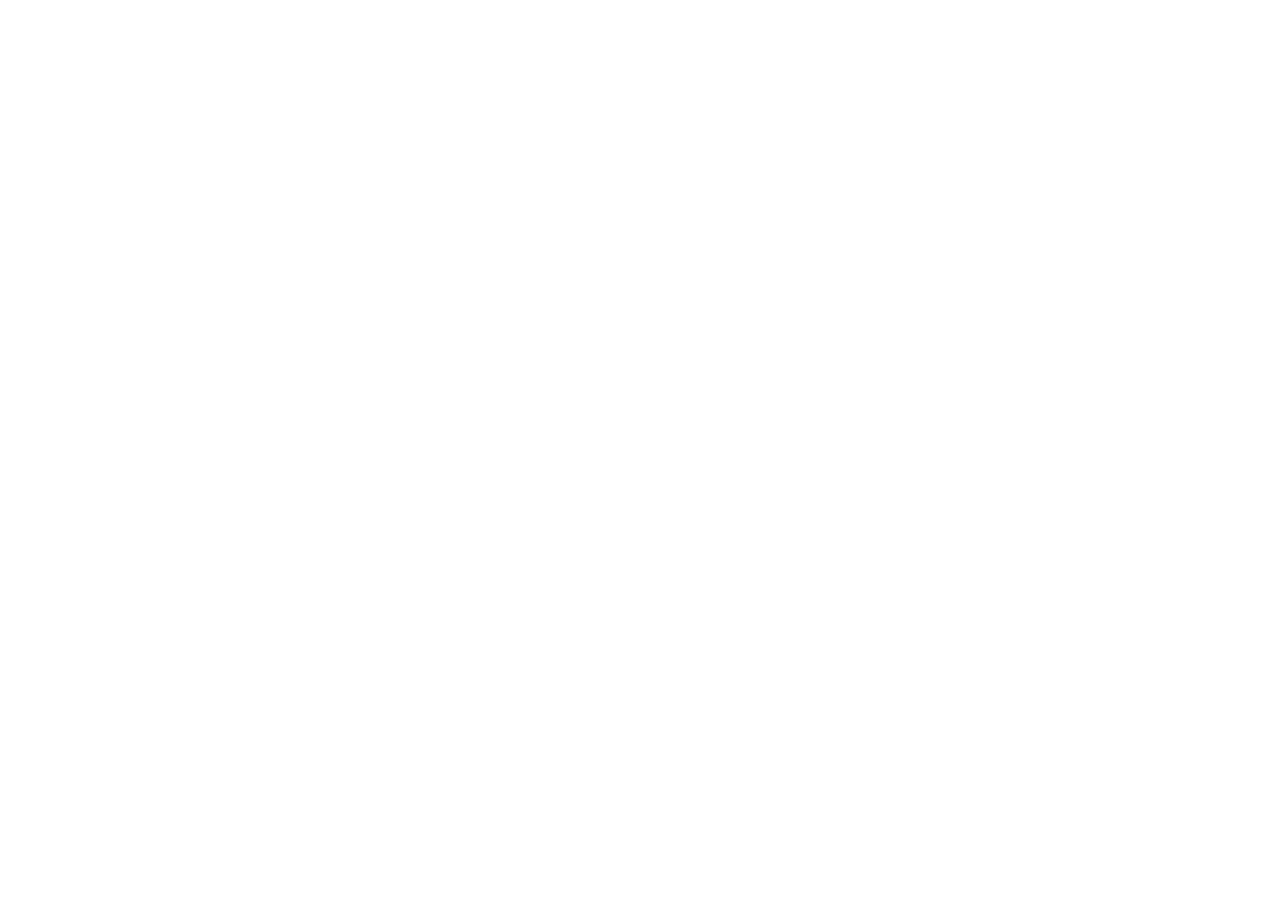
==== index.html @ f3b2ca84 "1.0.0" ====
<!DOCTYPE html>
<html lang="en">

    <head>
        <meta charset="UTF-8">
        <meta http-equiv="X-UA-Compatible" content="IE=edge">
        <meta name="viewport" content="width=device-width, initial-scale=1.0">
        <title>Document</title>
    </head>

    <body>

    </body>

</html>
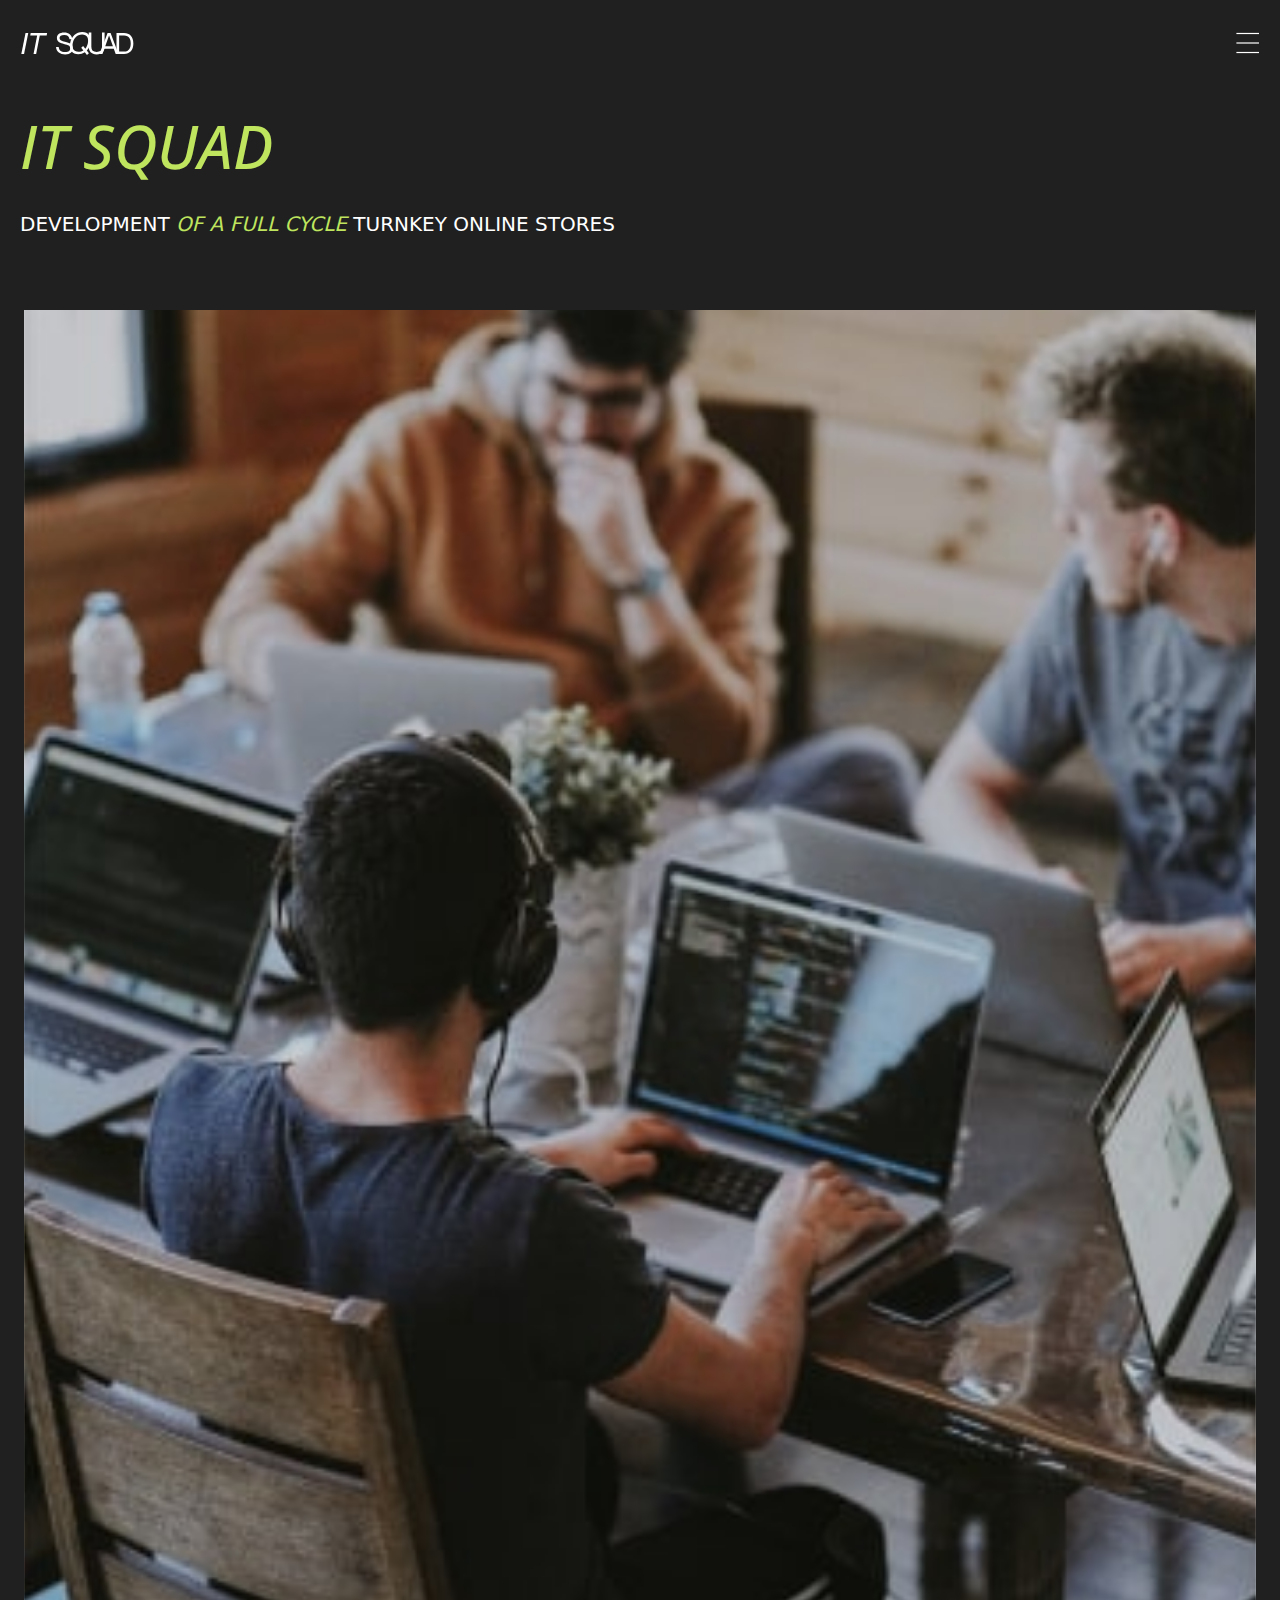
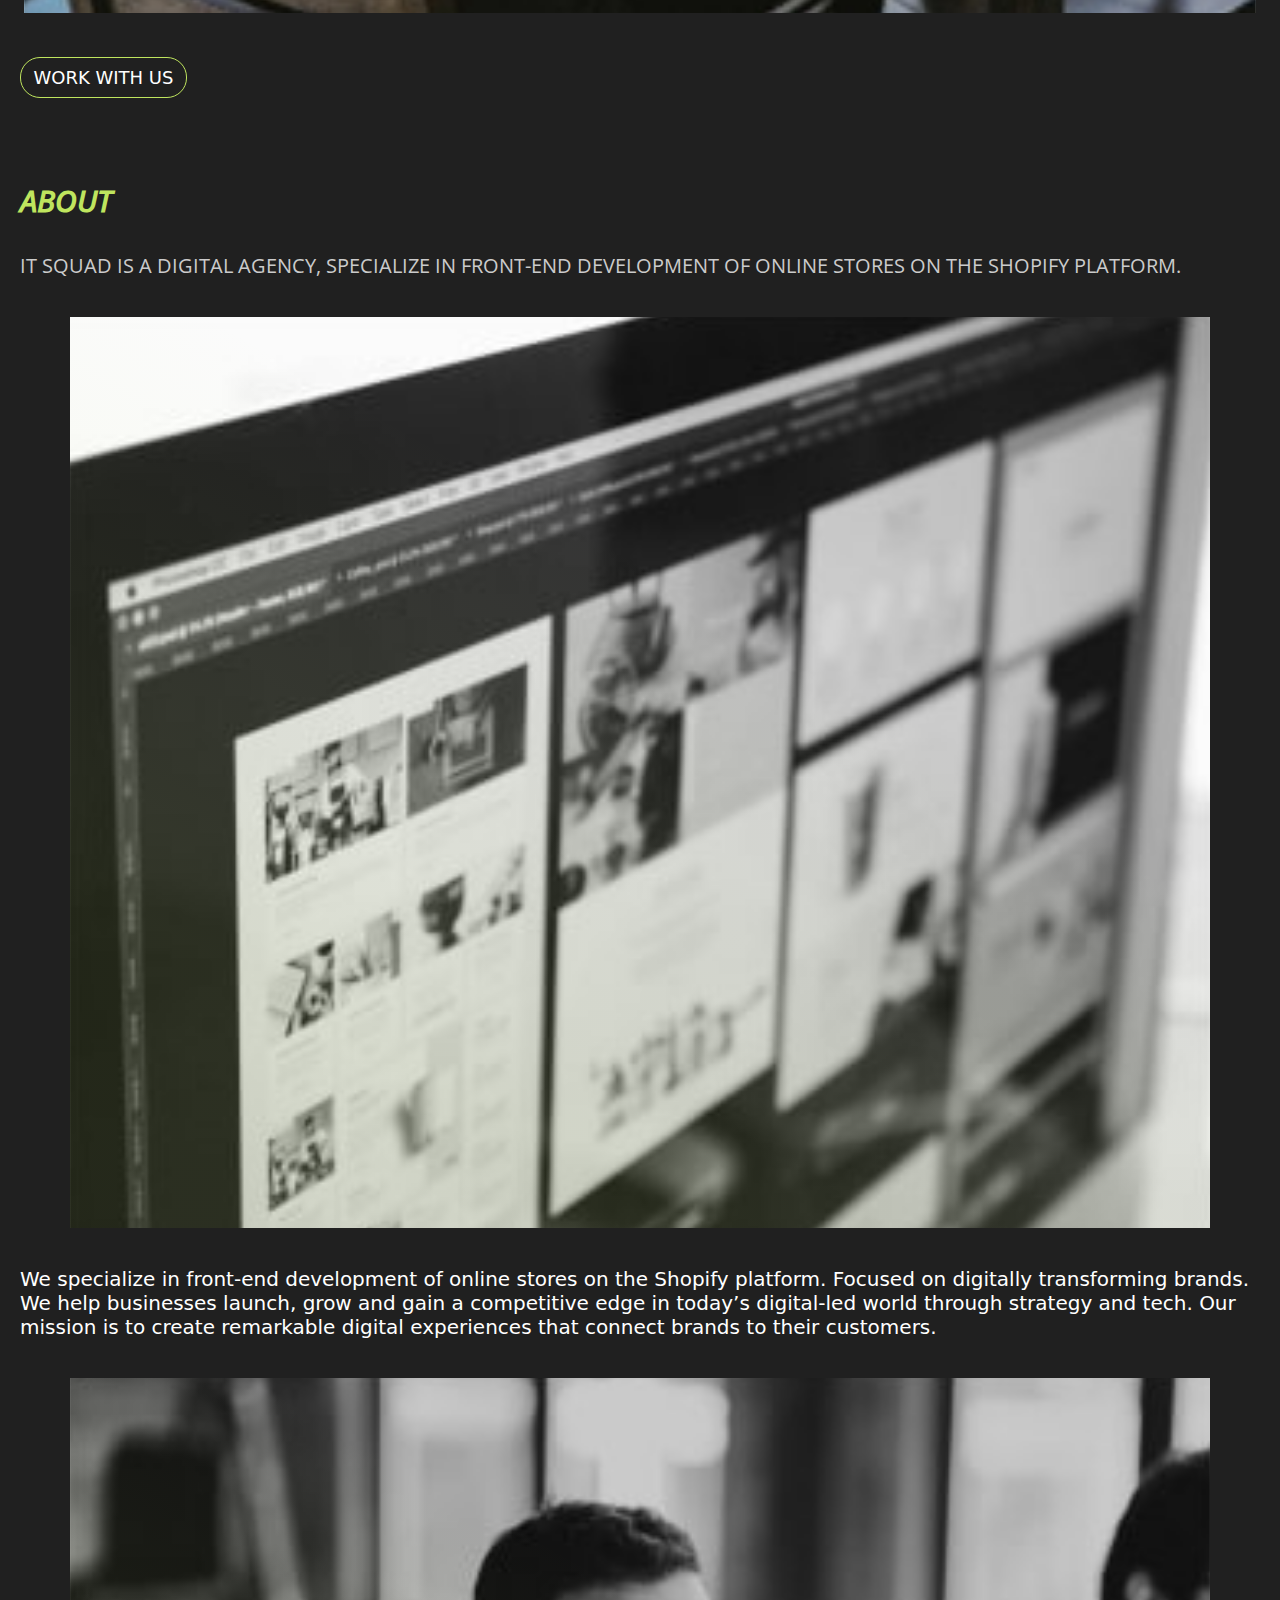
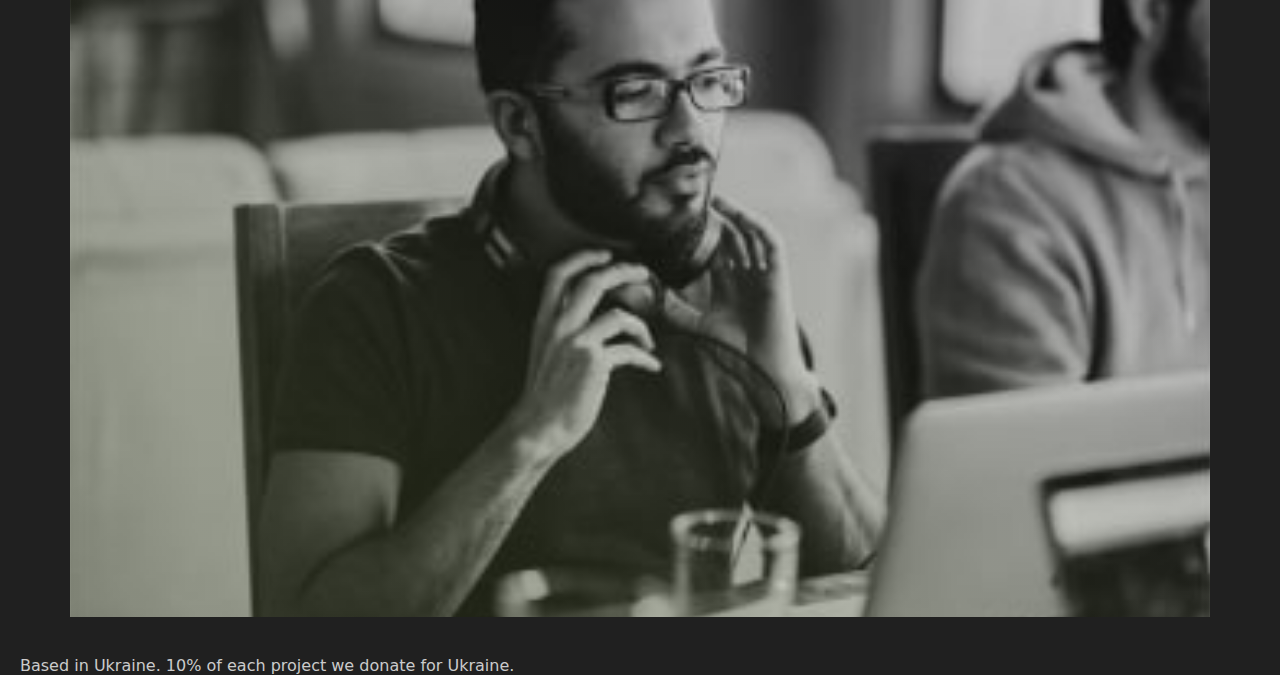
==== commit eac32aac: "1.3.0" ====
--- a/index.html
+++ b/index.html
@@ -5,11 +5,80 @@
         <meta charset="UTF-8">
         <meta http-equiv="X-UA-Compatible" content="IE=edge">
         <meta name="viewport" content="width=device-width, initial-scale=1.0">
-        <title>Document</title>
+        <title>IT SQUAD</title>
+        <link rel="stylesheet" href="./css/main.min.css">
     </head>
 
     <body>
+        <header class="header">
+            <div class="header__container">
+                <div class="header__wrapper">
+                    <ul class="header__list">
+                        <li class="header__item">
+                            <a href="index.html" class="header__logo">
+                                <svg class="header__logo-image">
+                                    <use href="./images/icons.svg#icon-logo"></use>
+                                </svg>
+                            </a>
+                        </li>
+                        <li class="header__item">
+                            <svg class="header__btn-menu-open">
+                                <use href="./images/icons.svg#icon-menu-open"></use>
+                            </svg>
+                        </li>
+                    </ul>
+                </div>
+            </div>
+        </header>
+        <main>
 
+            <!-- ___________________HEROIS___________________ -->
+            <section class="heroise">
+                <div class="heroise__container">
+                    <h1 class="heroise__title title">IT Squad</h1>
+                    <h2 class="heroise__sub-title">Development <span class="heroise__accents-text">of a full
+                            cycle</span>
+                        turnkey online stores</h2>
+                    <picture class="heroise_wrapper-img">
+                        <source
+                            srcset="./images/picture/heroise/heroise.webp 1x, ./images/picture/heroise/heroise@2x.webp x2, ./images/picture/heroise/heroise@3x.webp 3x"
+                            type="image/webp" media="(max-width: 767px)">
+                        <source
+                            srcset="./images/picture/heroise/heroise-min.jpg 1x, ./images/picture/heroise/heroise@2x-min.jpg x2, ./images/picture/heroise/heroise@3x-min.jpg 3x"
+                            media="(max-width: 767px)">
+                        <img src="./images/picture/heroise/heroise-min.jpg" alt="айтишник за работой"
+                            class="heroise__img">
+                    </picture>
+                    <button class="btn">Work with us</button>
+                </div>
+            </section>
+
+            <!-- _______________ABOUT______________ -->
+            <section class="about">
+                <div class="about__container">
+                    <h2 class="about__title title">ABOUT</h2>
+                    <p class="about__sub-title">IT SQUAD is a digital agency, specialize in front-end development
+                        of online stores
+                        on the Shopify platform.</p>
+                    <div class="about__wrapper-img">
+
+                    </div>
+                    <p class="about__text">We specialize in front-end development
+                        of online stores on the Shopify platform. Focused on digitally transforming brands.
+                        We help businesses launch, grow and gain a competitive edge in today’s
+                        digital-led world through strategy and tech. Our mission is to create remarkable digital
+                        experiences that connect brands
+                        to their customers.</p>
+                    <div class="about__wrapper-img-2">
+
+                    </div>
+                    <p class="about_text-gray">Based in Ukraine.
+                        10% of each project we donate
+                        for Ukraine.</p>
+                </div>
+            </section>
+        </main>
+        <footer></footer>
     </body>
 
 </html>--- a/css/main.min.css
+++ b/css/main.min.css
@@ -0,0 +1 @@
+:root{--background-color: #202020;--accent-color: #bfe55e;--sub-title: #cbcbcb;--text: #ffffff}@font-face{font-family:"Inter";src:url(../fonts/Inter-Regular.woff),url(../fonts/Inter-Regular.woff2);font-weight:400}@font-face{font-family:"Inter";src:url(../fonts/Inter-SemiBold.woff),url(../fonts/Inter-SemiBold.woff2);font-weight:600}@font-face{font-family:"OpenSans";src:url(../fonts/OpenSans-Light.woff),url(../fonts/OpenSans-Light.woff2);font-weight:300}@font-face{font-family:"OpenSans";src:url(../fonts/OpenSans-Medium.woff),url(../fonts/OpenSans-Medium.woff2);font-weight:500}@font-face{font-family:"OpenSans";src:url(../fonts/OpenSans-MediumItalic.woff),url(../fonts/OpenSans-MediumItalic.woff2);font-weight:500;font-style:italic}@font-face{font-family:"OpenSans";src:url(../fonts/OpenSans-Regular.woff),url(../fonts/OpenSans-Regular.woff2);font-weight:400}/*! modern-normalize v1.1.0 | MIT License | https://github.com/sindresorhus/modern-normalize */*,::after,::before{-webkit-box-sizing:border-box;box-sizing:border-box}html{-moz-tab-size:4;-o-tab-size:4;tab-size:4}html{line-height:1.15;-webkit-text-size-adjust:100%}body{margin:0}body{font-family:system-ui,-apple-system,"Segoe UI",Roboto,Helvetica,Arial,sans-serif,"Apple Color Emoji","Segoe UI Emoji"}hr{height:0;color:inherit}abbr[title]{-webkit-text-decoration:underline dotted;text-decoration:underline dotted}b,strong{font-weight:bolder}code,kbd,pre,samp{font-family:ui-monospace,SFMono-Regular,Consolas,"Liberation Mono",Menlo,monospace;font-size:1em}small{font-size:80%}sub,sup{font-size:75%;line-height:0;position:relative;vertical-align:baseline}sub{bottom:-0.25em}sup{top:-0.5em}table{text-indent:0;border-color:inherit}button,input,optgroup,select,textarea{font-family:inherit;font-size:100%;line-height:1.15;margin:0}button,select{text-transform:none}[type=button],[type=reset],[type=submit],button{-webkit-appearance:button}::-moz-focus-inner{border-style:none;padding:0}:-moz-focusring{outline:1px dotted ButtonText}:-moz-ui-invalid{box-shadow:none}legend{padding:0}progress{vertical-align:baseline}::-webkit-inner-spin-button,::-webkit-outer-spin-button{height:auto}[type=search]{-webkit-appearance:textfield;outline-offset:-2px}::-webkit-search-decoration{-webkit-appearance:none}::-webkit-file-upload-button{-webkit-appearance:button;font:inherit}summary{display:list-item}h1,h2,h3,h4,h5,h6,p{padding:0;margin:0}ol,ul{list-style:none;margin:0;padding:0}img{display:block;width:100%;height:auto}.link{text-decoration:none;color:inherit}[class$=__container]{padding-left:20px;padding-right:20px;margin-left:auto;margin-right:auto}body{background-color:var(--background-color);color:var(--text);font-weight:400;font-style:normal;line-height:1.2}.title{font-family:"OpenSans",sans-serif;font-size:1.875rem;text-transform:uppercase;color:var(--accent-color);font-style:italic}.btn{padding:.562rem .781rem;border:1px solid var(--accent-color);border-radius:20px;background-color:var(--background-color);color:var(--text);font-size:1.125rem;line-height:1.2;text-transform:uppercase;cursor:pointer}.header__wrapper{padding-top:25px}.header__list{display:-webkit-box;display:-ms-flexbox;display:flex;-webkit-box-pack:justify;-ms-flex-pack:justify;justify-content:space-between}.header__logo-image{width:7.25rem;height:2.25rem}.header__btn-menu-open{width:1.5rem;height:2.25rem;fill:#04c065}.header__btn-menu-open>use{fill:#04c065}.heroise{padding-top:2.813rem}.heroise__title{font-style:italic;font-weight:500;font-size:3.75rem;margin-bottom:1.875rem}.heroise__sub-title{font-size:1.25rem;text-transform:uppercase;font-weight:400;margin-bottom:4.375rem}.heroise__accents-text{color:var(--accent-color);font-style:italic}.heroise__img{-o-object-fit:cover;object-fit:cover;outline:4px solid var(--background-color);outline-offset:-4px;margin-bottom:2.5rem}.about{padding-top:5.312rem}.about__title{margin-bottom:2.187rem}.about__sub-title{font-family:"OpenSans",sans-serif;font-size:1.25rem;text-transform:uppercase;color:var(--sub-title);margin-bottom:2.187rem}.about__wrapper-img{outline:4px solid var(--background-color);outline-offset:-4px;margin:0 auto 2.187rem;width:89.744vw;padding-top:calc(89.744vw - 18.57%);background-color:#0e0c0c;background-image:linear-gradient(29.58deg, rgba(191, 229, 95, 0.1) 22.75%, rgba(217, 217, 217, 0) 64%),url(../images/picture/about/about.jpg);background-size:cover;background-position:center;background-repeat:no-repeat}@media(min-device-pixel-ratio: 2),(-webkit-min-device-pixel-ratio: 2),(min-resolution: 192dpi),(min-resolution: 2dppx){.about__wrapper-img{background-image:linear-gradient(29.58deg, rgba(191, 229, 95, 0.1) 22.75%, rgba(217, 217, 217, 0) 64%),url(../images/picture/about/about@2x.jpg)}}@media(min-device-pixel-ratio: 3),(-webkit-min-device-pixel-ratio: 3),(min-resolution: 288dpi),(min-resolution: 3dppx){.about__wrapper-img{background-image:linear-gradient(29.58deg, rgba(191, 229, 95, 0.1) 22.75%, rgba(217, 217, 217, 0) 64%),url(../images/picture/about/about@3x.jpg)}}.about__wrapper-img-2{outline:4px solid var(--background-color);outline-offset:-4px;margin:0 auto 2.187rem;width:89.744vw;padding-top:calc(89.744vw - 24.29%);background-color:#0e0c0c;background-image:linear-gradient(29.58deg, rgba(191, 229, 95, 0.1) 22.75%, rgba(217, 217, 217, 0) 64%),url(../images/picture/about/about-2.jpg);background-size:cover;background-position:center;background-repeat:no-repeat}@media(min-device-pixel-ratio: 2),(-webkit-min-device-pixel-ratio: 2),(min-resolution: 192dpi),(min-resolution: 2dppx){.about__wrapper-img-2{background-image:linear-gradient(29.58deg, rgba(191, 229, 95, 0.1) 22.75%, rgba(217, 217, 217, 0) 64%),url(../images/picture/about/about-2@2x.jpg)}}@media(min-device-pixel-ratio: 3),(-webkit-min-device-pixel-ratio: 3),(min-resolution: 288dpi),(min-resolution: 3dppx){.about__wrapper-img-2{background-image:linear-gradient(29.58deg, rgba(191, 229, 95, 0.1) 22.75%, rgba(217, 217, 217, 0) 64%),url(../images/picture/about/about-2@3x.jpg)}}.about__text{font-size:1.25rem;margin-bottom:2.187rem}.about_text-gray{color:var(--sub-title)}/*# sourceMappingURL=main.min.css.map */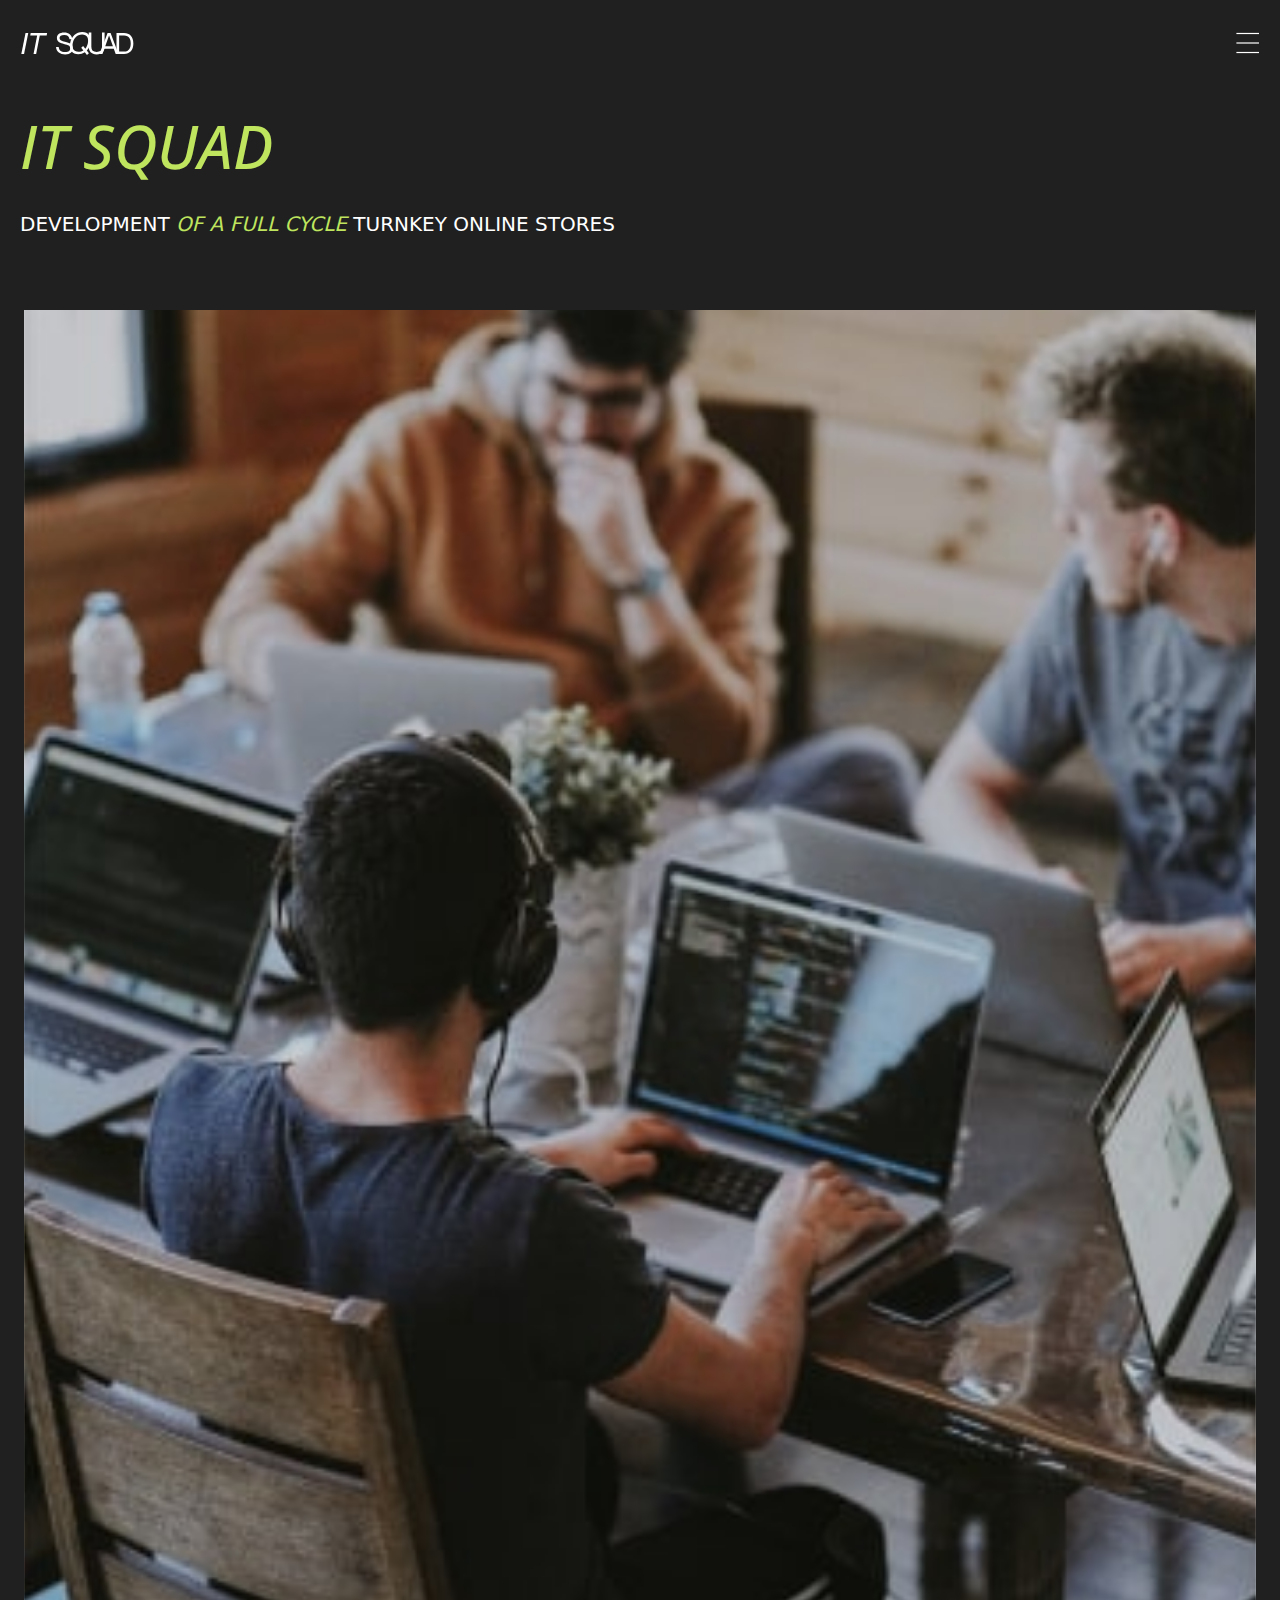
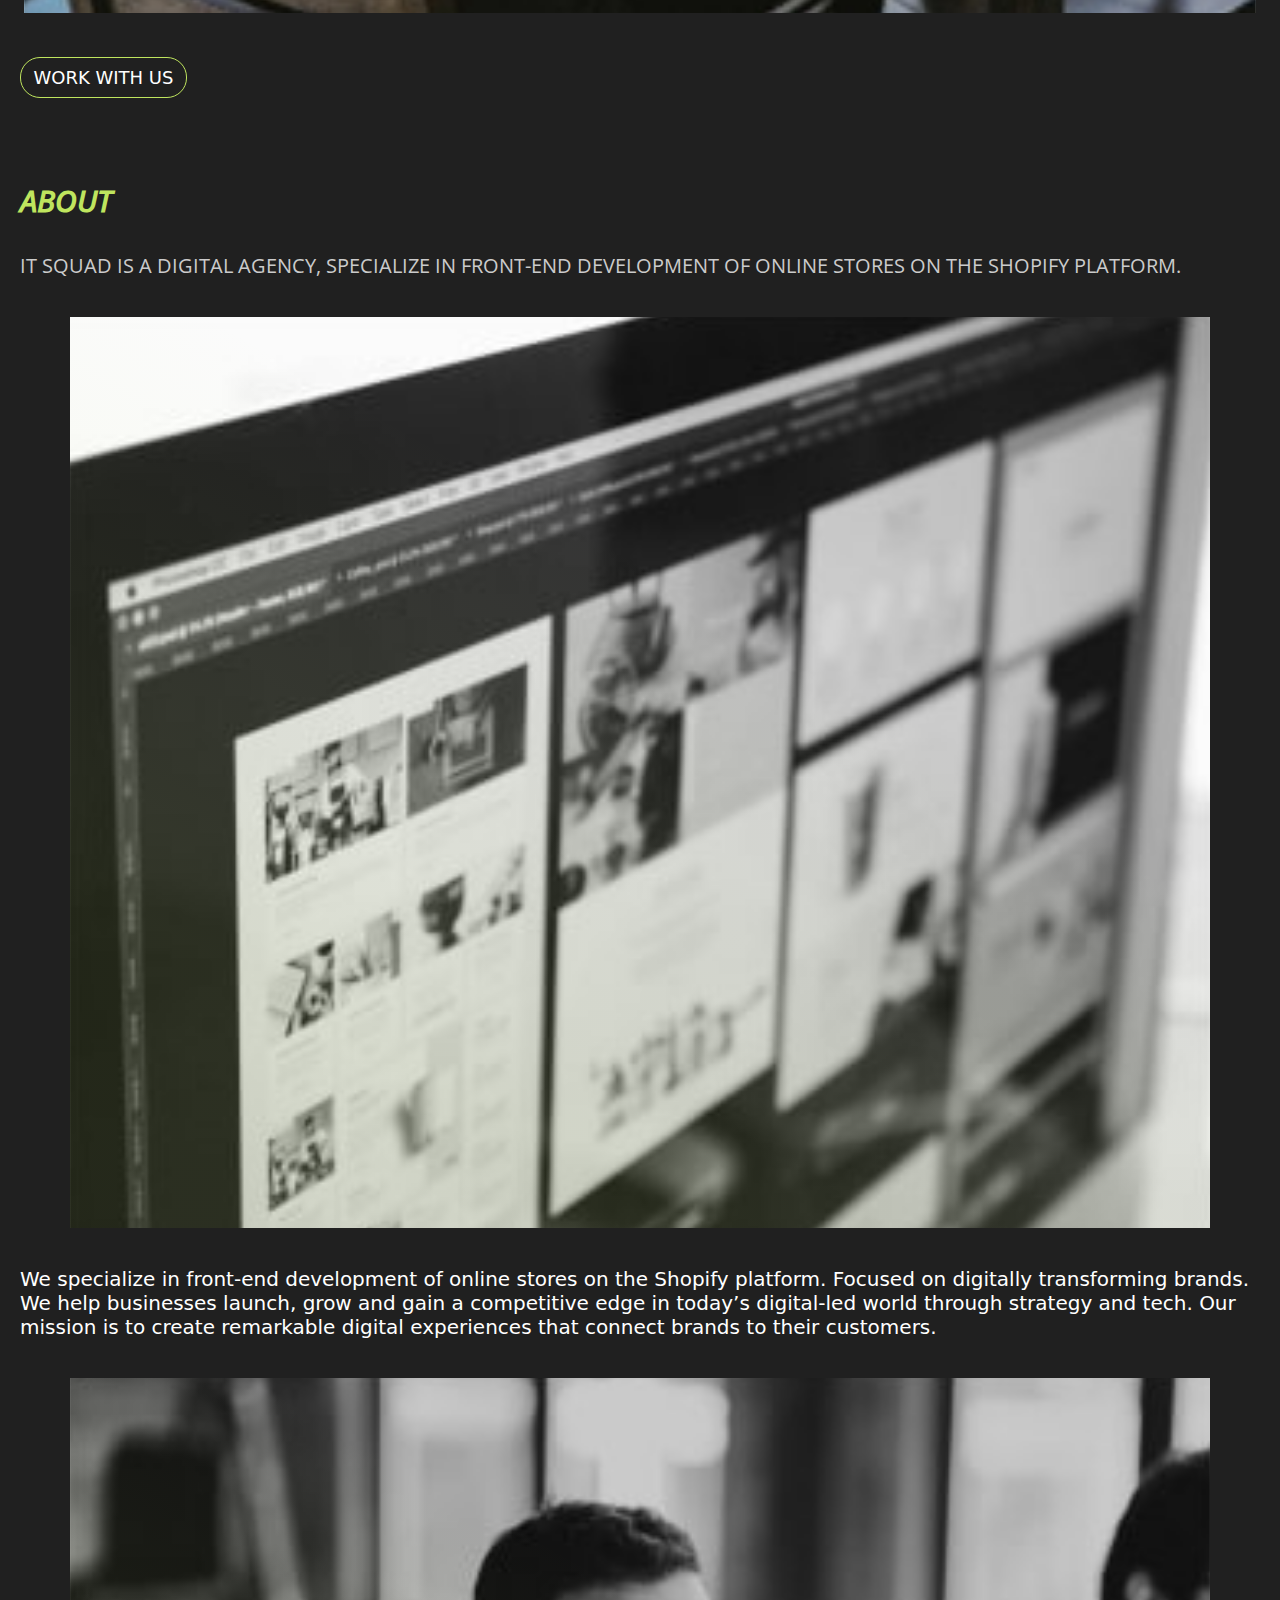
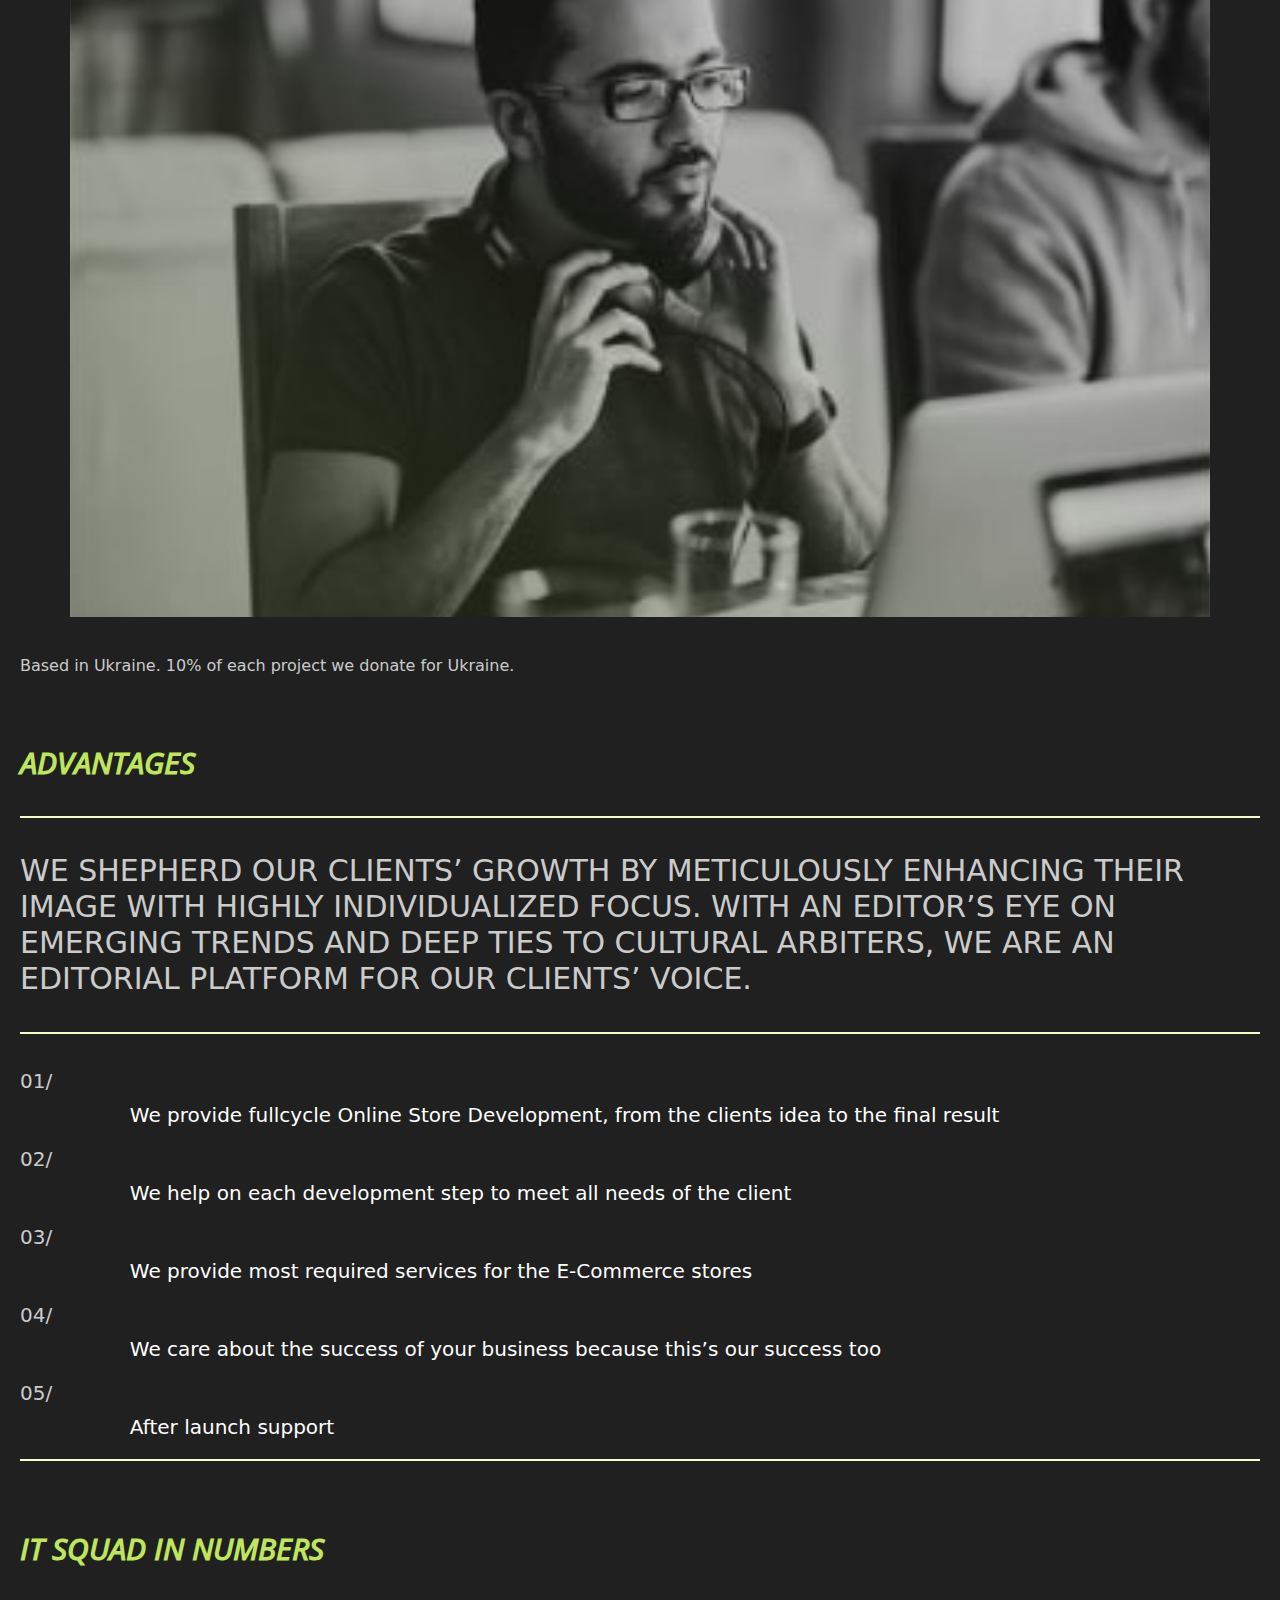
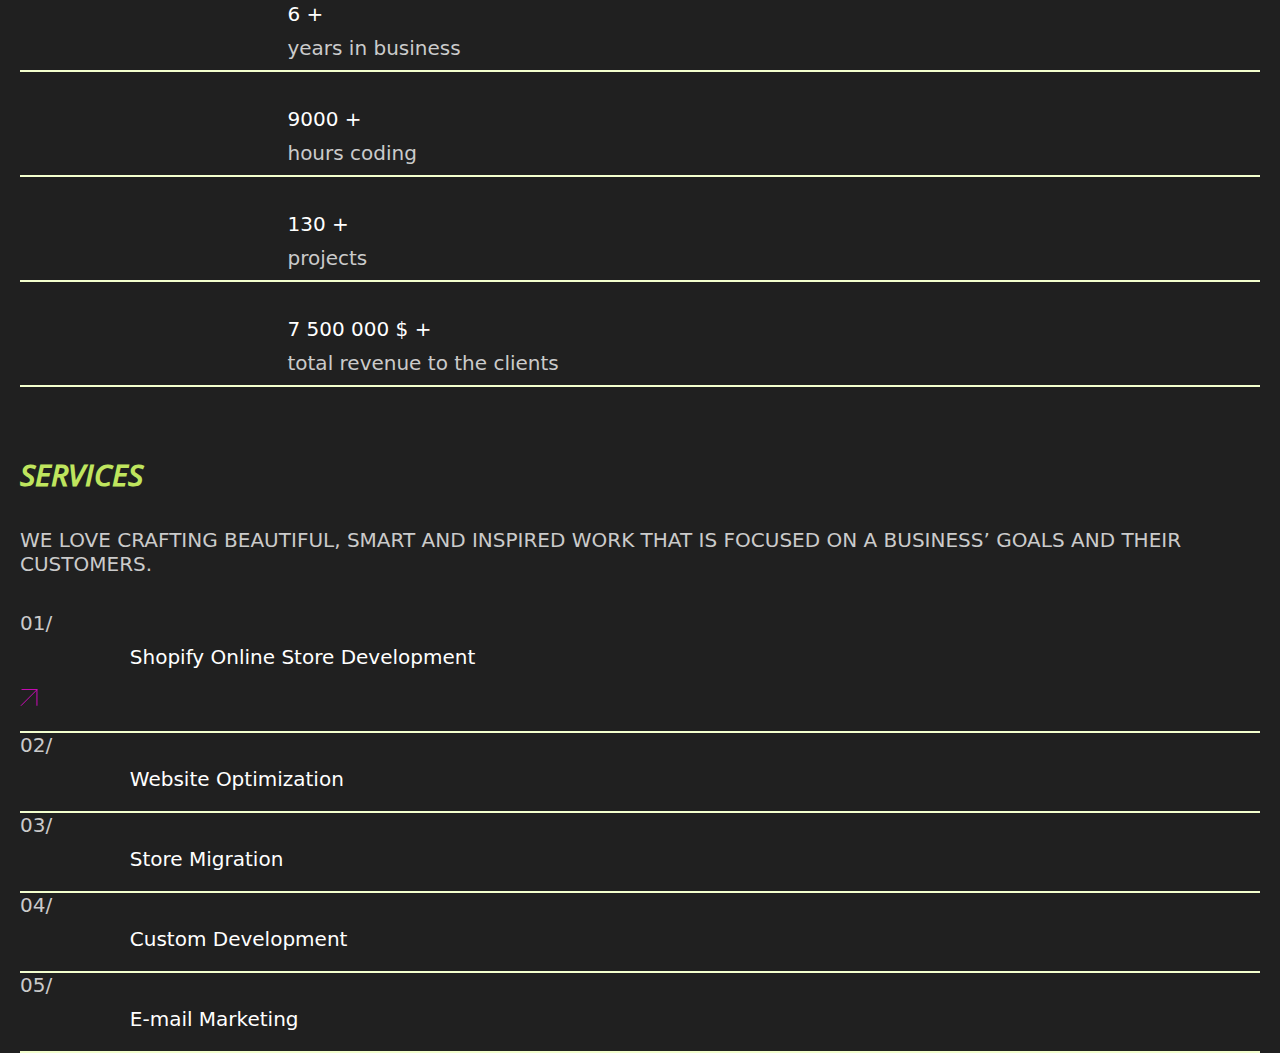
==== commit 0d844579: "1.4.0" ====
--- a/index.html
+++ b/index.html
@@ -77,6 +77,113 @@
                         for Ukraine.</p>
                 </div>
             </section>
+
+            <!-- _____________advantages_______________ -->
+            <section class="advantages">
+                <div class="advantages__container">
+                    <h2 class="advantages__title title">advantages</h2>
+                    <p class="advantages__text">We shepherd our clients’ growth
+                        by meticulously enhancing their image with highly individualized focus. With an editor’s eye on
+                        emerging trends
+                        and deep ties to cultural arbiters,
+                        we are an editorial platform for
+                        our clients’ voice.</p>
+                    <ul class="list">
+                        <li class="list__item list__advantages-item">
+                            <p class="list__numbers">01/</p>
+                            <p class="list__text">We provide fullcycle Online Store Development, from the clients idea
+                                to the final result</p>
+                        </li>
+                        <li class="list__item list__advantages-item">
+                            <p class="list__numbers">02/</p>
+                            <p class="list__text">We help on each development step to meet all needs of the client</p>
+                        </li>
+                        <li class="list__item list__advantages-item">
+                            <p class="list__numbers">03/</p>
+                            <p class="list__text">We provide most required services for the E-Commerce stores</p>
+                        </li>
+                        <li class="list__item list__advantages-item">
+                            <p class="list__numbers">04/</p>
+                            <p class="list__text">We care about the success
+                                of your business because this’s our success too</p>
+                        </li>
+                        <li class="list__item list__advantages-item">
+                            <p class="list__numbers">05/</p>
+                            <p class="list__text">After launch support</p>
+                        </li>
+                    </ul>
+                </div>
+            </section>
+
+            <!-- ___________NUMBERS_______________ -->
+            <section class="numbers">
+                <div class="numbers__container">
+                    <h2 class="numbers__title title">IT Squad in numbers</h2>
+                    <ul class="numbers__list">
+                        <li class="numbers__item">
+                            <div class="numbers__wrapper-text">
+                                <p class="numbers__text-numbers">6 +</p>
+                                <p class="numbers__text">years in business</p>
+                            </div>
+                        </li>
+                        <li class="numbers__item">
+                            <div class="numbers__wrapper-text">
+                                <p class="numbers__text-numbers">9000 +</p>
+                                <p class="numbers__text">hours coding</p>
+                            </div>
+
+                        </li>
+                        <li class="numbers__item">
+                            <div class="numbers__wrapper-text">
+                                <p class="numbers__text-numbers">130 +</p>
+                                <p class="numbers__text">projects</p>
+                            </div>
+
+                        </li>
+                        <li class="numbers__item">
+                            <div class="numbers__wrapper-text">
+                                <p class="numbers__text-numbers">7 500 000 $ +</p>
+                                <p class="numbers__text">total revenue to the clients</p>
+                            </div>
+                        </li>
+                    </ul>
+                </div>
+            </section>
+
+            <!-- _______Services______________ -->
+            <section class="services">
+                <div class="services__container">
+                    <h2 class="services__title title">services</h2>
+                    <p class="services__text">We love crafting beautiful, smart and inspired work that
+                        is focused on a business’ goals and their customers.</p>
+                    <ul class="list">
+                        <li class="list__item list__item-after">
+                            <p class="list__numbers">01/</p>
+                            <p class="list__text">Shopify Online Store Development</p>
+                            <svg class="list__services-image">
+                                <use href="./images/icons.svg#icon-btn"></use>
+                            </svg>
+                        </li>
+                        <li class="list__item list__item-after">
+                            <p class="list__numbers">02/</p>
+                            <p class="list__text">Website Optimization</p>
+                        </li>
+                        <li class="list__item list__item-after">
+                            <p class="list__numbers">03/</p>
+                            <p class="list__text">Store Migration</p>
+                        </li>
+                        <li class="list__item list__item-after">
+                            <p class="list__numbers">04/</p>
+                            <p class="list__text">Custom Development</p>
+                        </li>
+                        <li class="list__item list__item-after">
+                            <p class="list__numbers">05/</p>
+                            <p class="list__text">E-mail Marketing</p>
+                        </li>
+                    </ul>
+
+                </div>
+            </section>
         </main>
         <footer></footer>
     </body>
--- a/css/main.min.css
+++ b/css/main.min.css
@@ -1 +1 @@
-:root{--background-color: #202020;--accent-color: #bfe55e;--sub-title: #cbcbcb;--text: #ffffff}@font-face{font-family:"Inter";src:url(../fonts/Inter-Regular.woff),url(../fonts/Inter-Regular.woff2);font-weight:400}@font-face{font-family:"Inter";src:url(../fonts/Inter-SemiBold.woff),url(../fonts/Inter-SemiBold.woff2);font-weight:600}@font-face{font-family:"OpenSans";src:url(../fonts/OpenSans-Light.woff),url(../fonts/OpenSans-Light.woff2);font-weight:300}@font-face{font-family:"OpenSans";src:url(../fonts/OpenSans-Medium.woff),url(../fonts/OpenSans-Medium.woff2);font-weight:500}@font-face{font-family:"OpenSans";src:url(../fonts/OpenSans-MediumItalic.woff),url(../fonts/OpenSans-MediumItalic.woff2);font-weight:500;font-style:italic}@font-face{font-family:"OpenSans";src:url(../fonts/OpenSans-Regular.woff),url(../fonts/OpenSans-Regular.woff2);font-weight:400}/*! modern-normalize v1.1.0 | MIT License | https://github.com/sindresorhus/modern-normalize */*,::after,::before{-webkit-box-sizing:border-box;box-sizing:border-box}html{-moz-tab-size:4;-o-tab-size:4;tab-size:4}html{line-height:1.15;-webkit-text-size-adjust:100%}body{margin:0}body{font-family:system-ui,-apple-system,"Segoe UI",Roboto,Helvetica,Arial,sans-serif,"Apple Color Emoji","Segoe UI Emoji"}hr{height:0;color:inherit}abbr[title]{-webkit-text-decoration:underline dotted;text-decoration:underline dotted}b,strong{font-weight:bolder}code,kbd,pre,samp{font-family:ui-monospace,SFMono-Regular,Consolas,"Liberation Mono",Menlo,monospace;font-size:1em}small{font-size:80%}sub,sup{font-size:75%;line-height:0;position:relative;vertical-align:baseline}sub{bottom:-0.25em}sup{top:-0.5em}table{text-indent:0;border-color:inherit}button,input,optgroup,select,textarea{font-family:inherit;font-size:100%;line-height:1.15;margin:0}button,select{text-transform:none}[type=button],[type=reset],[type=submit],button{-webkit-appearance:button}::-moz-focus-inner{border-style:none;padding:0}:-moz-focusring{outline:1px dotted ButtonText}:-moz-ui-invalid{box-shadow:none}legend{padding:0}progress{vertical-align:baseline}::-webkit-inner-spin-button,::-webkit-outer-spin-button{height:auto}[type=search]{-webkit-appearance:textfield;outline-offset:-2px}::-webkit-search-decoration{-webkit-appearance:none}::-webkit-file-upload-button{-webkit-appearance:button;font:inherit}summary{display:list-item}h1,h2,h3,h4,h5,h6,p{padding:0;margin:0}ol,ul{list-style:none;margin:0;padding:0}img{display:block;width:100%;height:auto}.link{text-decoration:none;color:inherit}[class$=__container]{padding-left:20px;padding-right:20px;margin-left:auto;margin-right:auto}body{background-color:var(--background-color);color:var(--text);font-weight:400;font-style:normal;line-height:1.2}.title{font-family:"OpenSans",sans-serif;font-size:1.875rem;text-transform:uppercase;color:var(--accent-color);font-style:italic}.btn{padding:.562rem .781rem;border:1px solid var(--accent-color);border-radius:20px;background-color:var(--background-color);color:var(--text);font-size:1.125rem;line-height:1.2;text-transform:uppercase;cursor:pointer}.header__wrapper{padding-top:25px}.header__list{display:-webkit-box;display:-ms-flexbox;display:flex;-webkit-box-pack:justify;-ms-flex-pack:justify;justify-content:space-between}.header__logo-image{width:7.25rem;height:2.25rem}.header__btn-menu-open{width:1.5rem;height:2.25rem;fill:#04c065}.header__btn-menu-open>use{fill:#04c065}.heroise{padding-top:2.813rem}.heroise__title{font-style:italic;font-weight:500;font-size:3.75rem;margin-bottom:1.875rem}.heroise__sub-title{font-size:1.25rem;text-transform:uppercase;font-weight:400;margin-bottom:4.375rem}.heroise__accents-text{color:var(--accent-color);font-style:italic}.heroise__img{-o-object-fit:cover;object-fit:cover;outline:4px solid var(--background-color);outline-offset:-4px;margin-bottom:2.5rem}.about{padding-top:5.312rem}.about__title{margin-bottom:2.187rem}.about__sub-title{font-family:"OpenSans",sans-serif;font-size:1.25rem;text-transform:uppercase;color:var(--sub-title);margin-bottom:2.187rem}.about__wrapper-img{outline:4px solid var(--background-color);outline-offset:-4px;margin:0 auto 2.187rem;width:89.744vw;padding-top:calc(89.744vw - 18.57%);background-color:#0e0c0c;background-image:linear-gradient(29.58deg, rgba(191, 229, 95, 0.1) 22.75%, rgba(217, 217, 217, 0) 64%),url(../images/picture/about/about.jpg);background-size:cover;background-position:center;background-repeat:no-repeat}@media(min-device-pixel-ratio: 2),(-webkit-min-device-pixel-ratio: 2),(min-resolution: 192dpi),(min-resolution: 2dppx){.about__wrapper-img{background-image:linear-gradient(29.58deg, rgba(191, 229, 95, 0.1) 22.75%, rgba(217, 217, 217, 0) 64%),url(../images/picture/about/about@2x.jpg)}}@media(min-device-pixel-ratio: 3),(-webkit-min-device-pixel-ratio: 3),(min-resolution: 288dpi),(min-resolution: 3dppx){.about__wrapper-img{background-image:linear-gradient(29.58deg, rgba(191, 229, 95, 0.1) 22.75%, rgba(217, 217, 217, 0) 64%),url(../images/picture/about/about@3x.jpg)}}.about__wrapper-img-2{outline:4px solid var(--background-color);outline-offset:-4px;margin:0 auto 2.187rem;width:89.744vw;padding-top:calc(89.744vw - 24.29%);background-color:#0e0c0c;background-image:linear-gradient(29.58deg, rgba(191, 229, 95, 0.1) 22.75%, rgba(217, 217, 217, 0) 64%),url(../images/picture/about/about-2.jpg);background-size:cover;background-position:center;background-repeat:no-repeat}@media(min-device-pixel-ratio: 2),(-webkit-min-device-pixel-ratio: 2),(min-resolution: 192dpi),(min-resolution: 2dppx){.about__wrapper-img-2{background-image:linear-gradient(29.58deg, rgba(191, 229, 95, 0.1) 22.75%, rgba(217, 217, 217, 0) 64%),url(../images/picture/about/about-2@2x.jpg)}}@media(min-device-pixel-ratio: 3),(-webkit-min-device-pixel-ratio: 3),(min-resolution: 288dpi),(min-resolution: 3dppx){.about__wrapper-img-2{background-image:linear-gradient(29.58deg, rgba(191, 229, 95, 0.1) 22.75%, rgba(217, 217, 217, 0) 64%),url(../images/picture/about/about-2@3x.jpg)}}.about__text{font-size:1.25rem;margin-bottom:2.187rem}.about_text-gray{color:var(--sub-title)}/*# sourceMappingURL=main.min.css.map */+:root{--background-color: #202020;--accent-color: #bfe55e;--sub-title: #cbcbcb;--text: #ffffff}@font-face{font-family:"Inter";src:url(../fonts/Inter-Regular.woff),url(../fonts/Inter-Regular.woff2);font-weight:400}@font-face{font-family:"Inter";src:url(../fonts/Inter-SemiBold.woff),url(../fonts/Inter-SemiBold.woff2);font-weight:600}@font-face{font-family:"OpenSans";src:url(../fonts/OpenSans-Light.woff),url(../fonts/OpenSans-Light.woff2);font-weight:300}@font-face{font-family:"OpenSans";src:url(../fonts/OpenSans-Medium.woff),url(../fonts/OpenSans-Medium.woff2);font-weight:500}@font-face{font-family:"OpenSans";src:url(../fonts/OpenSans-MediumItalic.woff),url(../fonts/OpenSans-MediumItalic.woff2);font-weight:500;font-style:italic}@font-face{font-family:"OpenSans";src:url(../fonts/OpenSans-Regular.woff),url(../fonts/OpenSans-Regular.woff2);font-weight:400}/*! modern-normalize v1.1.0 | MIT License | https://github.com/sindresorhus/modern-normalize */*,::after,::before{-webkit-box-sizing:border-box;box-sizing:border-box}html{-moz-tab-size:4;-o-tab-size:4;tab-size:4}html{line-height:1.15;-webkit-text-size-adjust:100%}body{margin:0}body{font-family:system-ui,-apple-system,"Segoe UI",Roboto,Helvetica,Arial,sans-serif,"Apple Color Emoji","Segoe UI Emoji"}hr{height:0;color:inherit}abbr[title]{-webkit-text-decoration:underline dotted;text-decoration:underline dotted}b,strong{font-weight:bolder}code,kbd,pre,samp{font-family:ui-monospace,SFMono-Regular,Consolas,"Liberation Mono",Menlo,monospace;font-size:1em}small{font-size:80%}sub,sup{font-size:75%;line-height:0;position:relative;vertical-align:baseline}sub{bottom:-0.25em}sup{top:-0.5em}table{text-indent:0;border-color:inherit}button,input,optgroup,select,textarea{font-family:inherit;font-size:100%;line-height:1.15;margin:0}button,select{text-transform:none}[type=button],[type=reset],[type=submit],button{-webkit-appearance:button}::-moz-focus-inner{border-style:none;padding:0}:-moz-focusring{outline:1px dotted ButtonText}:-moz-ui-invalid{box-shadow:none}legend{padding:0}progress{vertical-align:baseline}::-webkit-inner-spin-button,::-webkit-outer-spin-button{height:auto}[type=search]{-webkit-appearance:textfield;outline-offset:-2px}::-webkit-search-decoration{-webkit-appearance:none}::-webkit-file-upload-button{-webkit-appearance:button;font:inherit}summary{display:list-item}h1,h2,h3,h4,h5,h6,p{padding:0;margin:0}ol,ul{list-style:none;margin:0;padding:0}img{display:block;width:100%;height:auto}.link{text-decoration:none;color:inherit}[class$=__container]{padding-left:20px;padding-right:20px;margin-left:auto;margin-right:auto}body{background-color:var(--background-color);color:var(--text);font-weight:400;font-style:normal;line-height:1.2}.title{font-family:"OpenSans",sans-serif;font-size:1.875rem;text-transform:uppercase;color:var(--accent-color);font-style:italic}.btn{padding:.562rem .781rem;border:1px solid var(--accent-color);border-radius:20px;background-color:var(--background-color);color:var(--text);font-size:1.125rem;line-height:1.2;text-transform:uppercase;cursor:pointer}.header__wrapper{padding-top:25px}.header__list{display:-webkit-box;display:-ms-flexbox;display:flex;-webkit-box-pack:justify;-ms-flex-pack:justify;justify-content:space-between}.header__logo-image{width:7.25rem;height:2.25rem}.header__btn-menu-open{width:1.5rem;height:2.25rem;fill:#04c065}.header__btn-menu-open>use{fill:#04c065}.heroise{padding-top:2.813rem}.heroise__title{font-style:italic;font-weight:500;font-size:3.75rem;margin-bottom:1.875rem}.heroise__sub-title{font-size:1.25rem;text-transform:uppercase;font-weight:400;margin-bottom:4.375rem}.heroise__accents-text{color:var(--accent-color);font-style:italic}.heroise__img{-o-object-fit:cover;object-fit:cover;outline:4px solid var(--background-color);outline-offset:-4px;margin-bottom:2.5rem}.about{padding-top:5.312rem}.about__title{margin-bottom:2.187rem}.about__sub-title{font-family:"OpenSans",sans-serif;font-size:1.25rem;text-transform:uppercase;color:var(--sub-title);margin-bottom:2.187rem}.about__wrapper-img{outline:4px solid var(--background-color);outline-offset:-4px;margin:0 auto 2.187rem;width:89.744vw;padding-top:calc(89.744vw - 18.57%);background-color:#0e0c0c;background-image:linear-gradient(29.58deg, rgba(191, 229, 95, 0.1) 22.75%, rgba(217, 217, 217, 0) 64%),url(../images/picture/about/about.jpg);background-size:cover;background-position:center;background-repeat:no-repeat}@media(min-device-pixel-ratio: 2),(-webkit-min-device-pixel-ratio: 2),(min-resolution: 192dpi),(min-resolution: 2dppx){.about__wrapper-img{background-image:linear-gradient(29.58deg, rgba(191, 229, 95, 0.1) 22.75%, rgba(217, 217, 217, 0) 64%),url(../images/picture/about/about@2x.jpg)}}@media(min-device-pixel-ratio: 3),(-webkit-min-device-pixel-ratio: 3),(min-resolution: 288dpi),(min-resolution: 3dppx){.about__wrapper-img{background-image:linear-gradient(29.58deg, rgba(191, 229, 95, 0.1) 22.75%, rgba(217, 217, 217, 0) 64%),url(../images/picture/about/about@3x.jpg)}}.about__wrapper-img-2{outline:4px solid var(--background-color);outline-offset:-4px;margin:0 auto 2.187rem;width:89.744vw;padding-top:calc(89.744vw - 24.29%);background-color:#0e0c0c;background-image:linear-gradient(29.58deg, rgba(191, 229, 95, 0.1) 22.75%, rgba(217, 217, 217, 0) 64%),url(../images/picture/about/about-2.jpg);background-size:cover;background-position:center;background-repeat:no-repeat}@media(min-device-pixel-ratio: 2),(-webkit-min-device-pixel-ratio: 2),(min-resolution: 192dpi),(min-resolution: 2dppx){.about__wrapper-img-2{background-image:linear-gradient(29.58deg, rgba(191, 229, 95, 0.1) 22.75%, rgba(217, 217, 217, 0) 64%),url(../images/picture/about/about-2@2x.jpg)}}@media(min-device-pixel-ratio: 3),(-webkit-min-device-pixel-ratio: 3),(min-resolution: 288dpi),(min-resolution: 3dppx){.about__wrapper-img-2{background-image:linear-gradient(29.58deg, rgba(191, 229, 95, 0.1) 22.75%, rgba(217, 217, 217, 0) 64%),url(../images/picture/about/about-2@3x.jpg)}}.about__text{font-size:1.25rem;margin-bottom:2.187rem}.about_text-gray{color:var(--sub-title)}.advantages{padding-top:4.372rem}.advantages__title{margin-bottom:2.187rem}.advantages__title::after{display:block;content:"";width:100%;height:1px;border:1px solid #f3ffce;-webkit-transform:rotate(180deg);transform:rotate(180deg);margin-top:2.187rem}.advantages__text{text-transform:uppercase;font-size:1.875rem;color:var(--sub-title);margin-bottom:2.187rem}.advantages__text::after{display:block;content:"";width:100%;height:1px;border:1px solid #f3ffce;-webkit-transform:rotate(180deg);transform:rotate(180deg);margin-top:2.187rem}.list__advantages-item:last-child::after{display:block;content:"";width:100%;height:1px;border:1px solid #f3ffce;-webkit-transform:rotate(180deg);transform:rotate(180deg);margin-top:1.25rem}.list__numbers{font-size:1.25rem;color:var(--sub-title);margin-bottom:.625rem}.list__text{margin-bottom:1.25rem;font-size:1.25rem;width:82.29%;margin-right:8.855%;margin-left:8.855%}.numbers{padding-top:4.375rem}.numbers__title{margin-bottom:2.187rem}.numbers__item::after{display:block;content:"";width:100%;height:1px;border:1px solid #f3ffce;-webkit-transform:rotate(180deg);transform:rotate(180deg);margin-top:.625rem;margin-bottom:2.187rem}.numbers__item:last-child::after{display:block;content:"";width:100%;height:1px;border:1px solid #f3ffce;-webkit-transform:rotate(180deg);transform:rotate(180deg);margin-top:.625rem;margin-bottom:0}.numbers__wrapper-text{margin-left:21.57%}.numbers__text-numbers{font-size:1.25rem;margin-bottom:.625rem}.numbers__text{color:var(--sub-title);font-size:1.25rem}.services{padding-top:4.375rem}.services__title{margin-bottom:2.187rem}.services__text{font-size:1.25rem;margin-bottom:2.187rem;color:var(--sub-title);text-transform:uppercase}.list__services-image{width:1.125rem;height:1.125rem;fill:currentColor}.list__item-after::after{display:block;content:"";width:100%;height:1px;border:1px solid #f3ffce;-webkit-transform:rotate(180deg);transform:rotate(180deg);margin-top:1.25rem}/*# sourceMappingURL=main.min.css.map */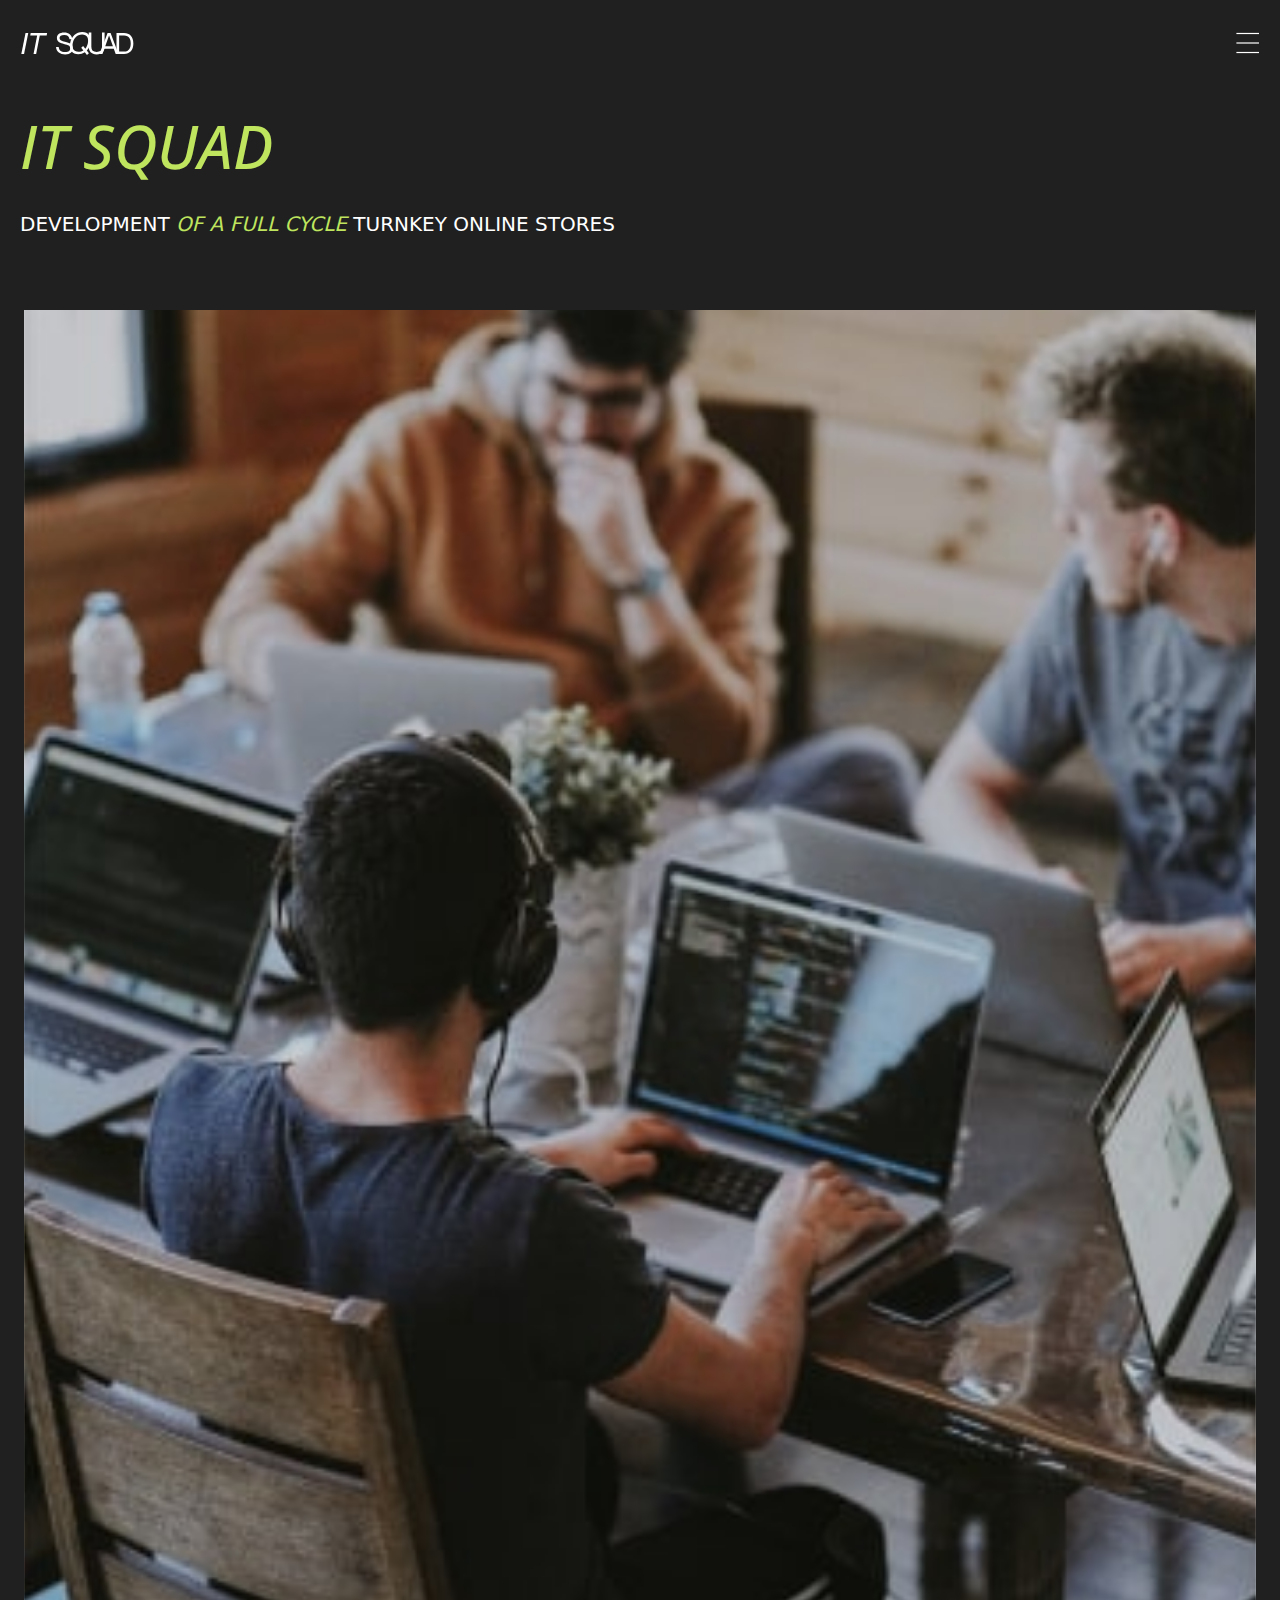
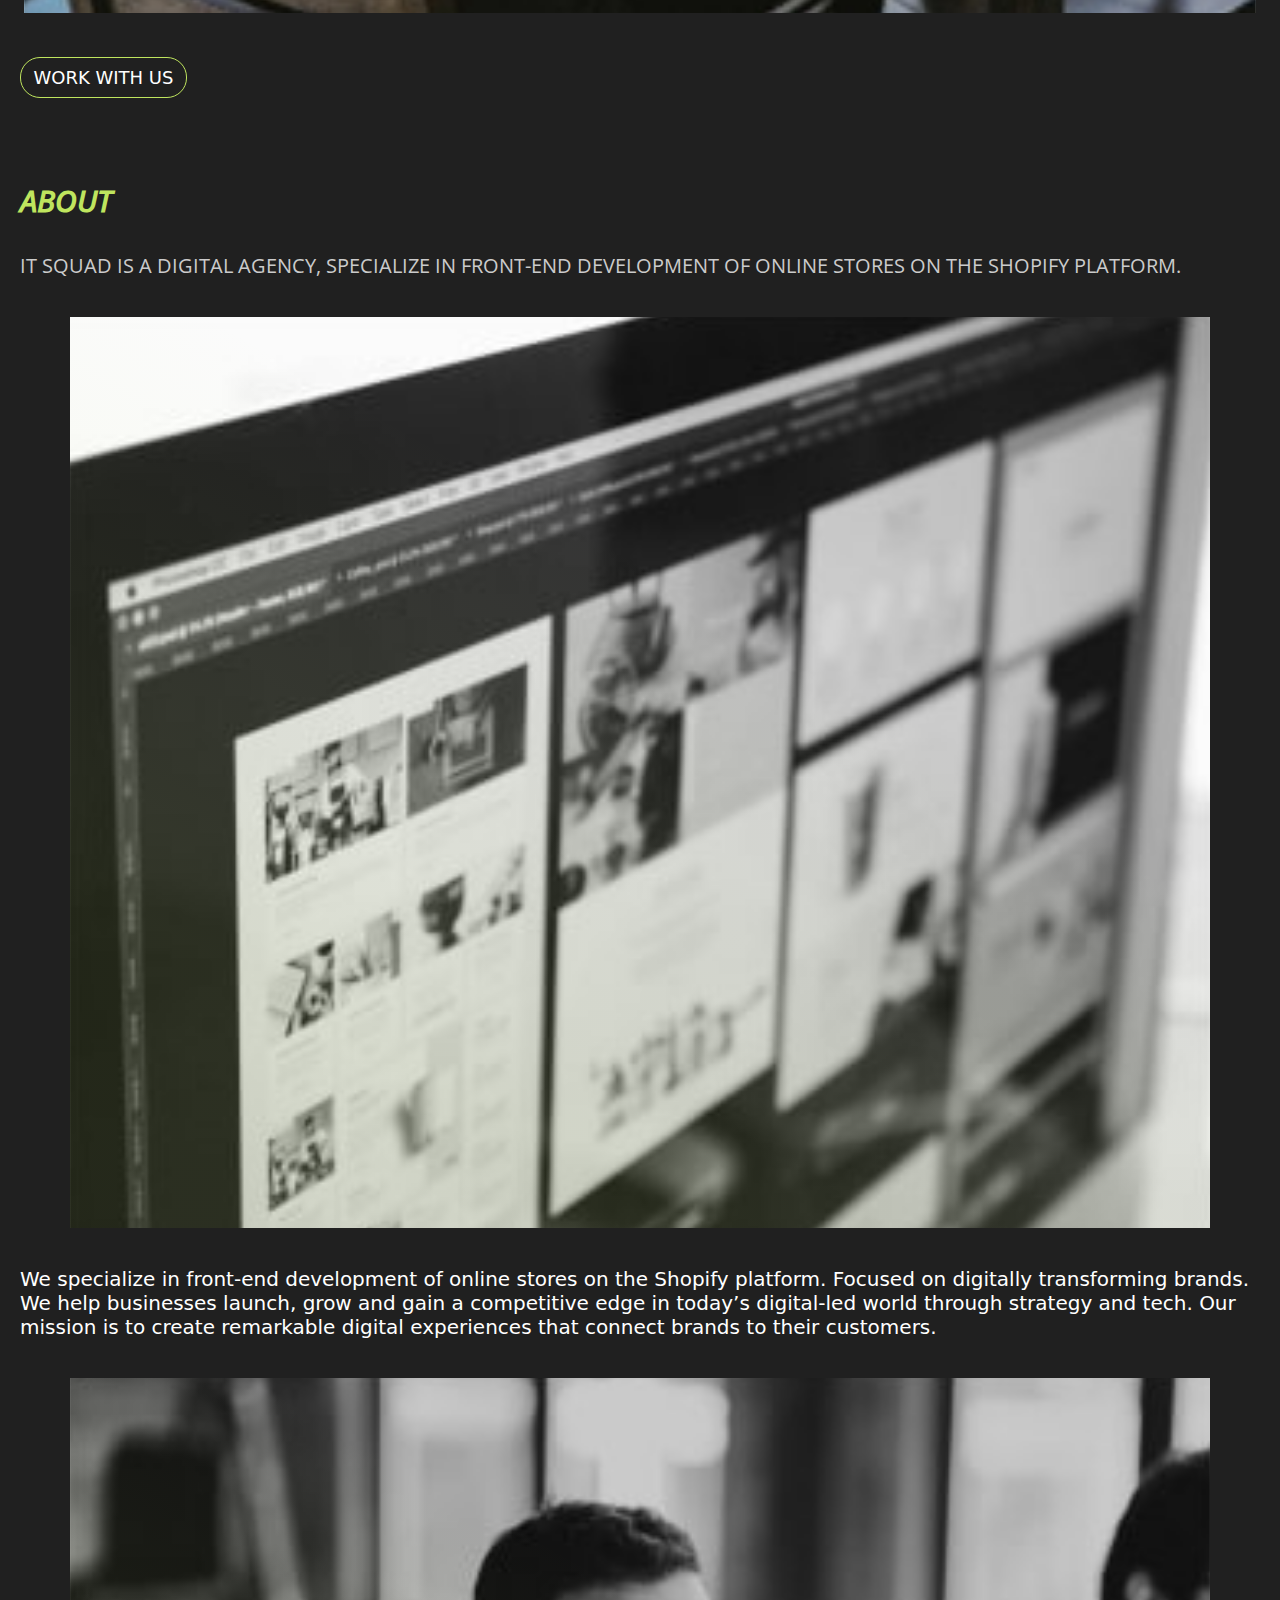
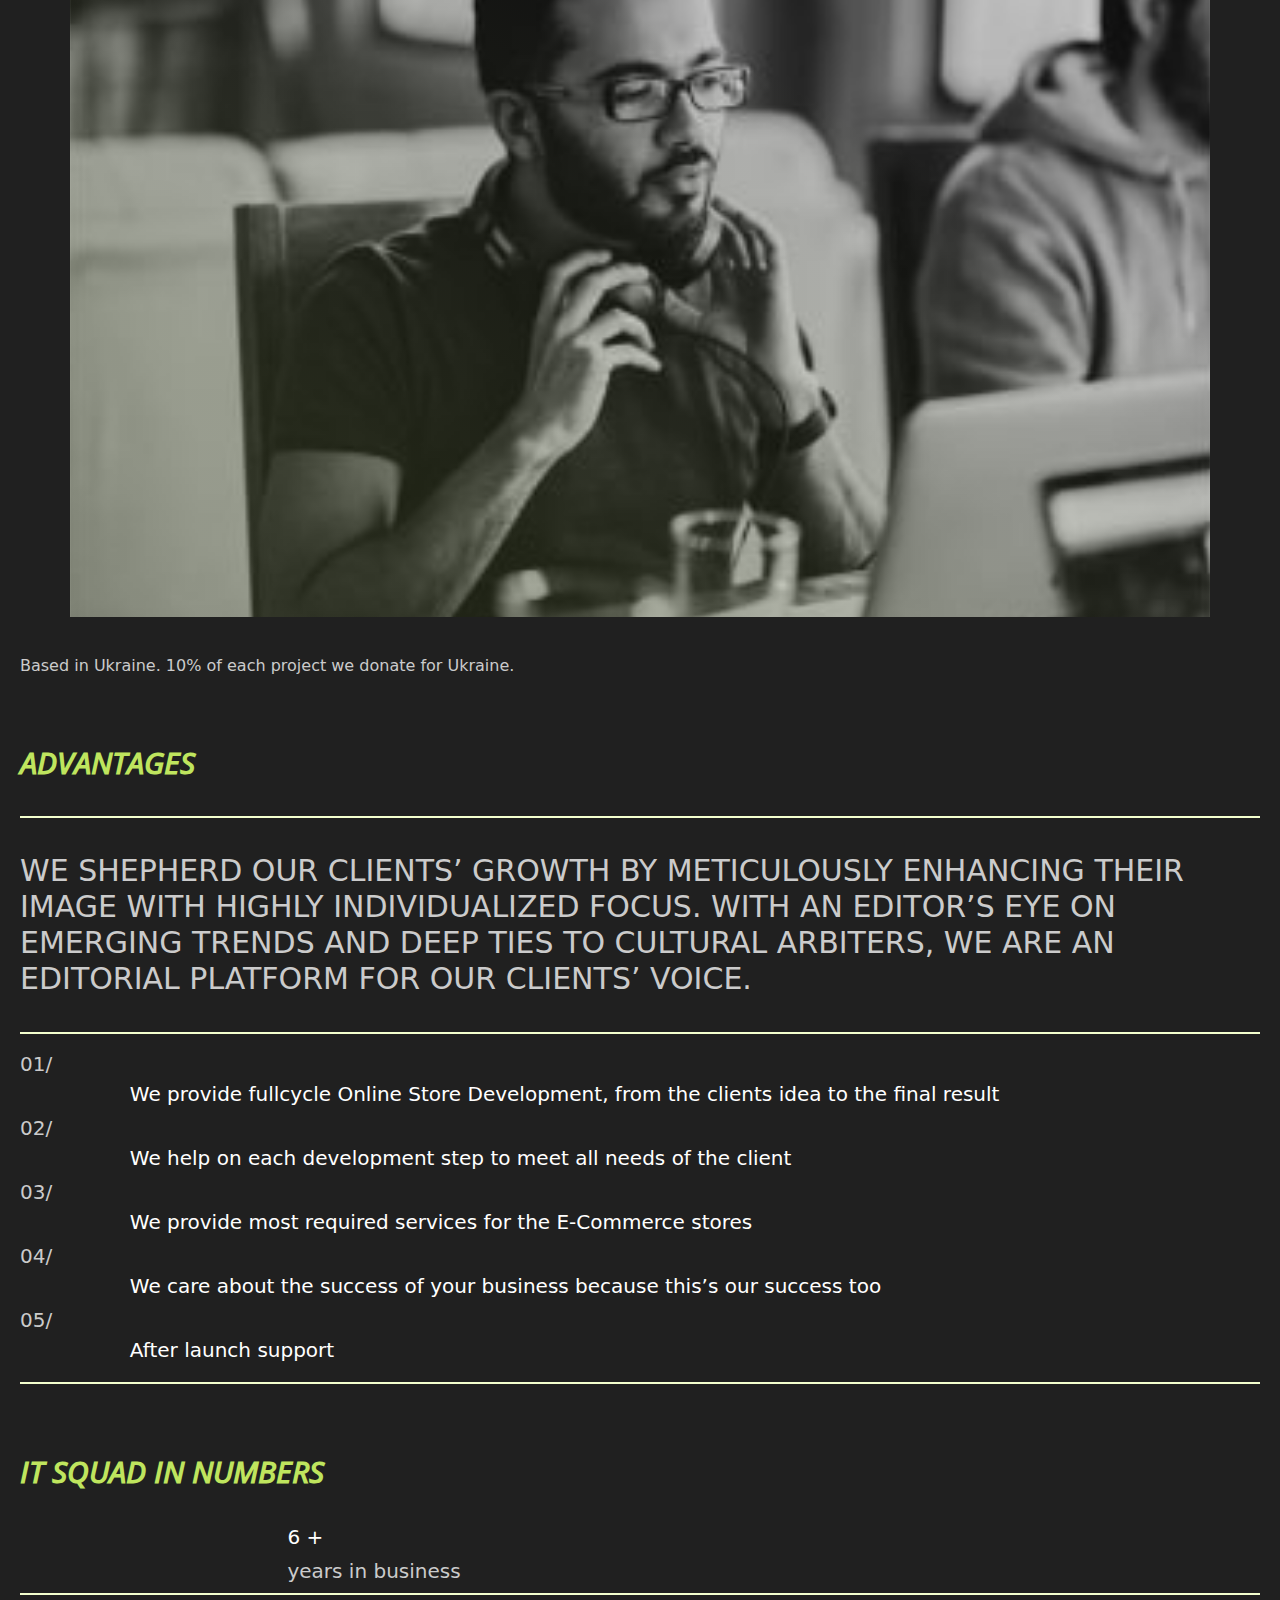
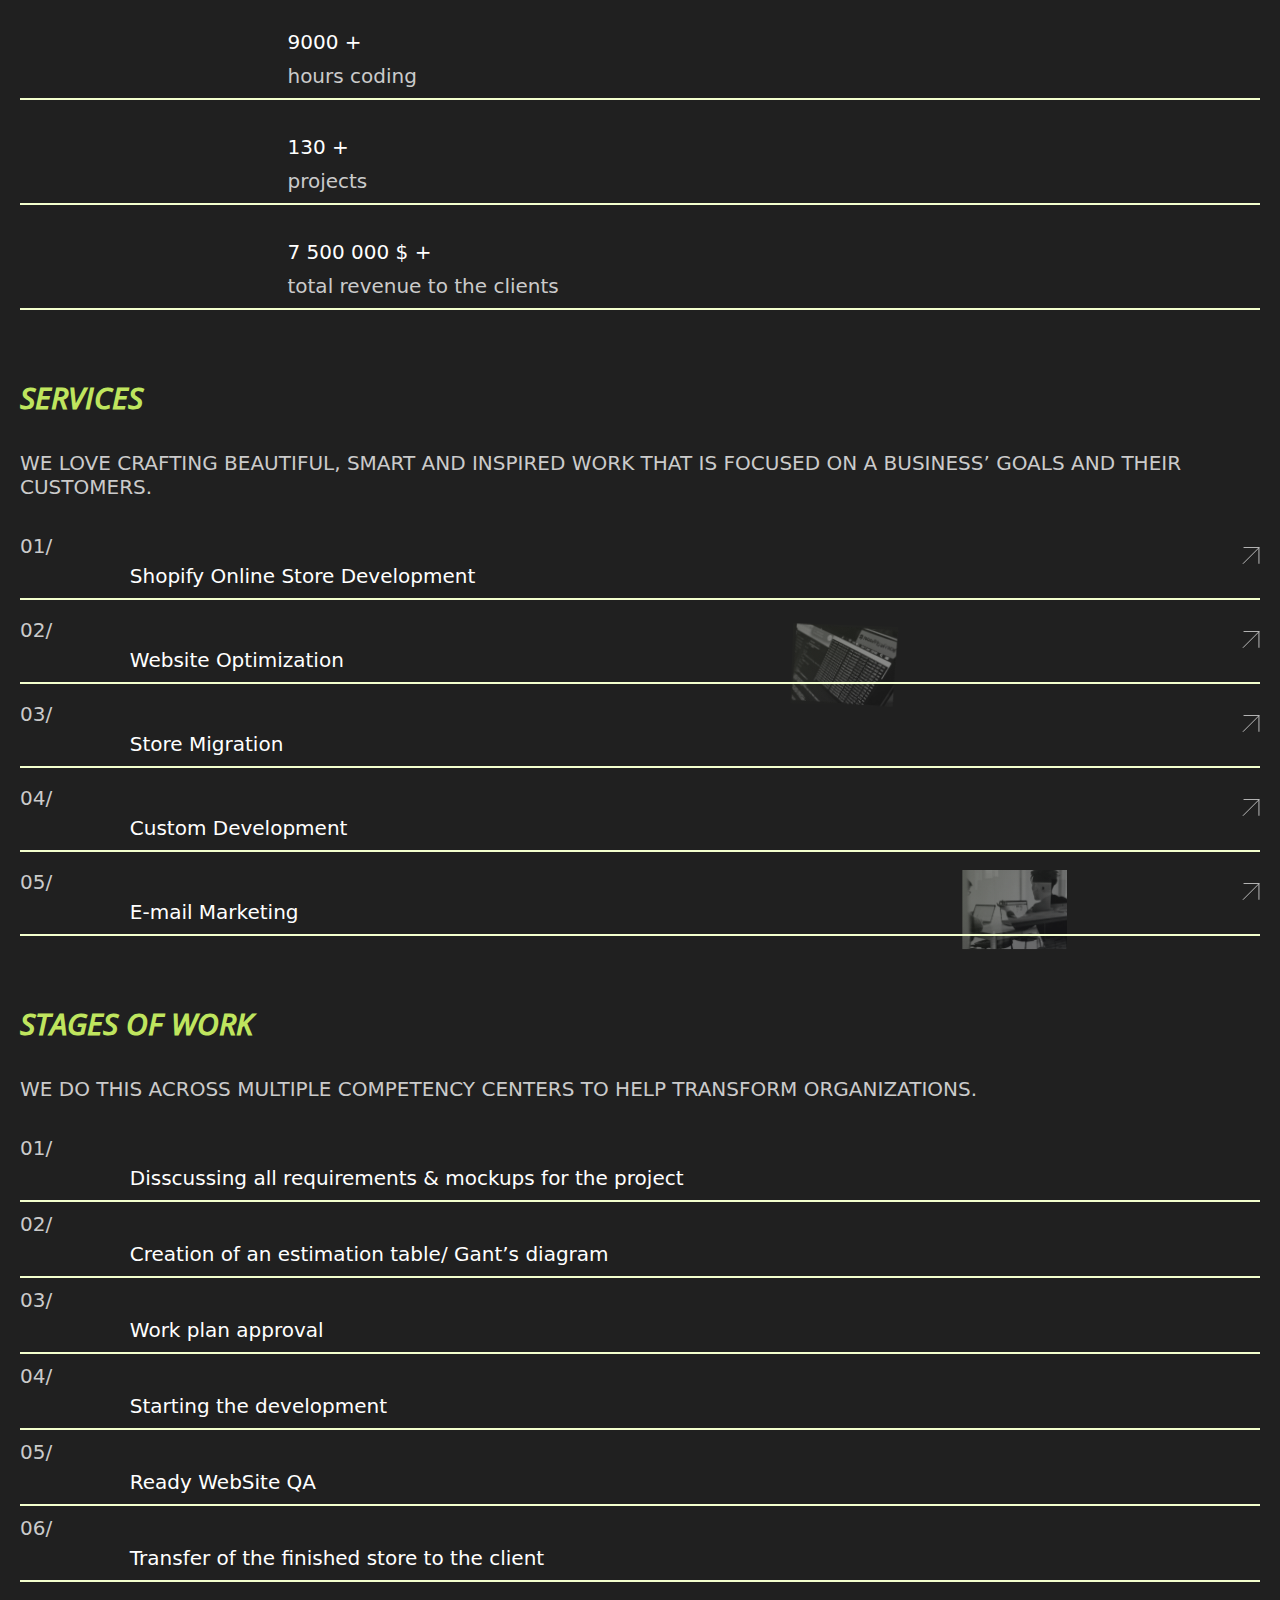
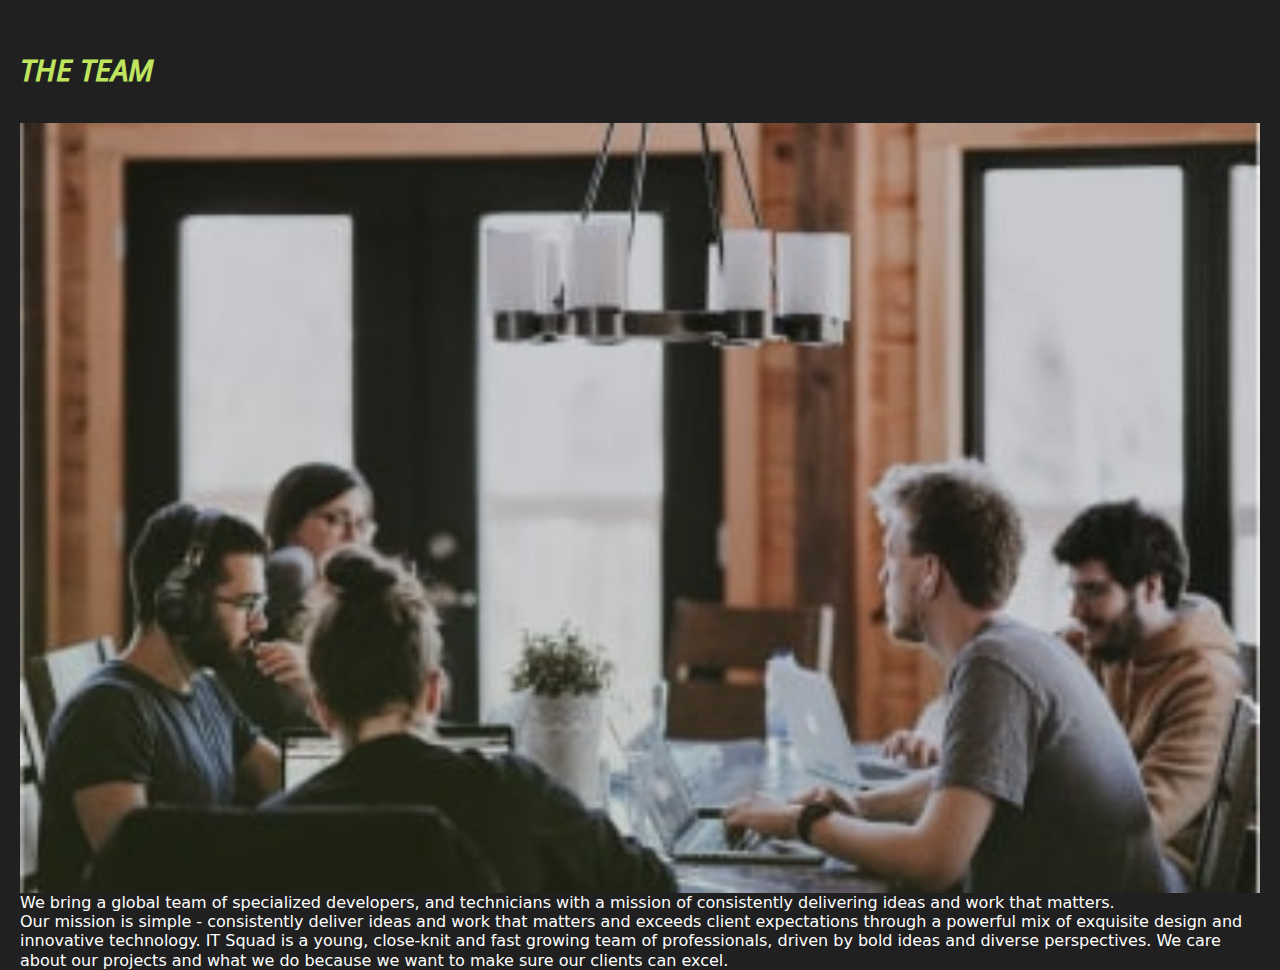
==== commit 9ea23a2e: "1.4.1" ====
--- a/index.html
+++ b/index.html
@@ -156,32 +156,119 @@
                     <h2 class="services__title title">services</h2>
                     <p class="services__text">We love crafting beautiful, smart and inspired work that
                         is focused on a business’ goals and their customers.</p>
-                    <ul class="list">
-                        <li class="list__item list__item-after">
+                    <ul class="list list__services">
+                        <li class="list__item list__item-after list__item-relative">
                             <p class="list__numbers">01/</p>
                             <p class="list__text">Shopify Online Store Development</p>
-                            <svg class="list__services-image">
-                                <use href="./images/icons.svg#icon-btn"></use>
-                            </svg>
-                        </li>
-                        <li class="list__item list__item-after">
+                            <a href="#" class="list__link">
+                                <svg class="list__services-image">
+                                    <use href="./images/icons.svg#icon-btn"></use>
+                                </svg>
+                            </a>
+                        </li>
+                        <li class="list__item list__item-after list__item-relative">
+                            <div class="list__wrapper-background"></div>
                             <p class="list__numbers">02/</p>
                             <p class="list__text">Website Optimization</p>
-                        </li>
-                        <li class="list__item list__item-after">
+                            <a href="#" class="list__link">
+                                <svg class="list__services-image">
+                                    <use href="./images/icons.svg#icon-btn"></use>
+                                </svg>
+                            </a>
+                        </li>
+                        <li class="list__item list__item-after list__item-relative">
                             <p class="list__numbers">03/</p>
                             <p class="list__text">Store Migration</p>
-                        </li>
-                        <li class="list__item list__item-after">
+                            <a href="#" class="list__link">
+                                <svg class="list__services-image">
+                                    <use href="./images/icons.svg#icon-btn"></use>
+                                </svg>
+                            </a>
+                        </li>
+                        <li class="list__item list__item-after list__item-relative">
                             <p class="list__numbers">04/</p>
                             <p class="list__text">Custom Development</p>
-                        </li>
-                        <li class="list__item list__item-after">
+                            <a href="#" class="list__link">
+                                <svg class="list__services-image">
+                                    <use href="./images/icons.svg#icon-btn"></use>
+                                </svg>
+                            </a>
+                        </li>
+                        <li class="list__item list__item-after list__item-relative">
                             <p class="list__numbers">05/</p>
                             <p class="list__text">E-mail Marketing</p>
-                        </li>
-                    </ul>
-
+                            <a href="#" class="list__link">
+                                <svg class="list__services-image">
+                                    <use href="./images/icons.svg#icon-btn"></use>
+                                </svg>
+                            </a>
+                        </li>
+                    </ul>
+                </div>
+            </section>
+
+            <!-- ___________Stages of work_________________ -->
+            <section class="work">
+                <div class="work__container">
+                    <h2 class="work__title title">Stages of work</h2>
+                    <p class="work__subtitle">We do this across multiple competency centers to help transform
+                        organizations.</p>
+                    <ul class="list list__services">
+                        <li class="list__item work__item">
+                            <p class="list__numbers ">01/</p>
+                            <p class="list__text">Disscussing all requirements
+                                & mockups for the project</p>
+                        </li>
+                        <li class="list__item work__item">
+                            <p class="list__numbers">02/</p>
+                            <p class="list__text">Creation of an estimation table/ Gant’s diagram</p>
+                        </li>
+                        <li class="list__item work__item">
+                            <p class="list__numbers">03/</p>
+                            <p class="list__text">Work plan approval</p>
+                        </li>
+                        <li class="list__item work__item">
+                            <p class="list__numbers">04/</p>
+                            <p class="list__text">Starting the development</p>
+                        </li>
+                        <li class="list__item work__item">
+                            <p class="list__numbers">05/</p>
+                            <p class="list__text">Ready WebSite QA</p>
+                        </li>
+                        <li class="list__item work__item">
+                            <p class="list__numbers">06/</p>
+                            <p class="list__text">Transfer of the finished store
+                                to the client</p>
+                        </li>
+                    </ul>
+                </div>
+            </section>
+
+            <!-- ____________________THE TEAM___________________ -->
+            <section class="team">
+                <div class="team__container">
+                    <h2 class="team__title title">THE TEAM</h2>
+                    <picture>
+                        <source
+                            srcset="./images/picture/team/group46.webp, ./images/picture/team/group46@2x.webp, ./images/picture/team/group46@3x.webp 3x"
+                            type="image/webp" media="(max-width: 767px)">
+                        <source
+                            srcset="./images/picture/team/group46-min.jpg, ./images/picture/team/group46@2x-min.jpg, ./images/picture/team/group46@3x-min.jpg 3x"
+                            type="image/jpg" media="(max-width: 767px)">
+                        <img src="./images/picture/team/group46-min.jpg" alt="it-squad team" class="team__image">
+                    </picture>
+                    <p class="team__subtitle">We bring a global team
+                        of specialized developers,
+                        and technicians with
+                        a mission of consistently delivering ideas and work
+                        that matters.</p>
+                    <p class="team__text">Our mission is simple - consistently deliver ideas and work that matters and
+                        exceeds client expectations through a
+                        powerful mix of exquisite design and innovative technology. IT Squad is a young, close-knit and
+                        fast growing team of
+                        professionals, driven by bold ideas and diverse perspectives. We care about our projects and
+                        what we do because we want
+                        to make sure our clients can excel.</p>
                 </div>
             </section>
         </main>
--- a/css/main.min.css
+++ b/css/main.min.css
@@ -1 +1 @@
-:root{--background-color: #202020;--accent-color: #bfe55e;--sub-title: #cbcbcb;--text: #ffffff}@font-face{font-family:"Inter";src:url(../fonts/Inter-Regular.woff),url(../fonts/Inter-Regular.woff2);font-weight:400}@font-face{font-family:"Inter";src:url(../fonts/Inter-SemiBold.woff),url(../fonts/Inter-SemiBold.woff2);font-weight:600}@font-face{font-family:"OpenSans";src:url(../fonts/OpenSans-Light.woff),url(../fonts/OpenSans-Light.woff2);font-weight:300}@font-face{font-family:"OpenSans";src:url(../fonts/OpenSans-Medium.woff),url(../fonts/OpenSans-Medium.woff2);font-weight:500}@font-face{font-family:"OpenSans";src:url(../fonts/OpenSans-MediumItalic.woff),url(../fonts/OpenSans-MediumItalic.woff2);font-weight:500;font-style:italic}@font-face{font-family:"OpenSans";src:url(../fonts/OpenSans-Regular.woff),url(../fonts/OpenSans-Regular.woff2);font-weight:400}/*! modern-normalize v1.1.0 | MIT License | https://github.com/sindresorhus/modern-normalize */*,::after,::before{-webkit-box-sizing:border-box;box-sizing:border-box}html{-moz-tab-size:4;-o-tab-size:4;tab-size:4}html{line-height:1.15;-webkit-text-size-adjust:100%}body{margin:0}body{font-family:system-ui,-apple-system,"Segoe UI",Roboto,Helvetica,Arial,sans-serif,"Apple Color Emoji","Segoe UI Emoji"}hr{height:0;color:inherit}abbr[title]{-webkit-text-decoration:underline dotted;text-decoration:underline dotted}b,strong{font-weight:bolder}code,kbd,pre,samp{font-family:ui-monospace,SFMono-Regular,Consolas,"Liberation Mono",Menlo,monospace;font-size:1em}small{font-size:80%}sub,sup{font-size:75%;line-height:0;position:relative;vertical-align:baseline}sub{bottom:-0.25em}sup{top:-0.5em}table{text-indent:0;border-color:inherit}button,input,optgroup,select,textarea{font-family:inherit;font-size:100%;line-height:1.15;margin:0}button,select{text-transform:none}[type=button],[type=reset],[type=submit],button{-webkit-appearance:button}::-moz-focus-inner{border-style:none;padding:0}:-moz-focusring{outline:1px dotted ButtonText}:-moz-ui-invalid{box-shadow:none}legend{padding:0}progress{vertical-align:baseline}::-webkit-inner-spin-button,::-webkit-outer-spin-button{height:auto}[type=search]{-webkit-appearance:textfield;outline-offset:-2px}::-webkit-search-decoration{-webkit-appearance:none}::-webkit-file-upload-button{-webkit-appearance:button;font:inherit}summary{display:list-item}h1,h2,h3,h4,h5,h6,p{padding:0;margin:0}ol,ul{list-style:none;margin:0;padding:0}img{display:block;width:100%;height:auto}.link{text-decoration:none;color:inherit}[class$=__container]{padding-left:20px;padding-right:20px;margin-left:auto;margin-right:auto}body{background-color:var(--background-color);color:var(--text);font-weight:400;font-style:normal;line-height:1.2}.title{font-family:"OpenSans",sans-serif;font-size:1.875rem;text-transform:uppercase;color:var(--accent-color);font-style:italic}.btn{padding:.562rem .781rem;border:1px solid var(--accent-color);border-radius:20px;background-color:var(--background-color);color:var(--text);font-size:1.125rem;line-height:1.2;text-transform:uppercase;cursor:pointer}.header__wrapper{padding-top:25px}.header__list{display:-webkit-box;display:-ms-flexbox;display:flex;-webkit-box-pack:justify;-ms-flex-pack:justify;justify-content:space-between}.header__logo-image{width:7.25rem;height:2.25rem}.header__btn-menu-open{width:1.5rem;height:2.25rem;fill:#04c065}.header__btn-menu-open>use{fill:#04c065}.heroise{padding-top:2.813rem}.heroise__title{font-style:italic;font-weight:500;font-size:3.75rem;margin-bottom:1.875rem}.heroise__sub-title{font-size:1.25rem;text-transform:uppercase;font-weight:400;margin-bottom:4.375rem}.heroise__accents-text{color:var(--accent-color);font-style:italic}.heroise__img{-o-object-fit:cover;object-fit:cover;outline:4px solid var(--background-color);outline-offset:-4px;margin-bottom:2.5rem}.about{padding-top:5.312rem}.about__title{margin-bottom:2.187rem}.about__sub-title{font-family:"OpenSans",sans-serif;font-size:1.25rem;text-transform:uppercase;color:var(--sub-title);margin-bottom:2.187rem}.about__wrapper-img{outline:4px solid var(--background-color);outline-offset:-4px;margin:0 auto 2.187rem;width:89.744vw;padding-top:calc(89.744vw - 18.57%);background-color:#0e0c0c;background-image:linear-gradient(29.58deg, rgba(191, 229, 95, 0.1) 22.75%, rgba(217, 217, 217, 0) 64%),url(../images/picture/about/about.jpg);background-size:cover;background-position:center;background-repeat:no-repeat}@media(min-device-pixel-ratio: 2),(-webkit-min-device-pixel-ratio: 2),(min-resolution: 192dpi),(min-resolution: 2dppx){.about__wrapper-img{background-image:linear-gradient(29.58deg, rgba(191, 229, 95, 0.1) 22.75%, rgba(217, 217, 217, 0) 64%),url(../images/picture/about/about@2x.jpg)}}@media(min-device-pixel-ratio: 3),(-webkit-min-device-pixel-ratio: 3),(min-resolution: 288dpi),(min-resolution: 3dppx){.about__wrapper-img{background-image:linear-gradient(29.58deg, rgba(191, 229, 95, 0.1) 22.75%, rgba(217, 217, 217, 0) 64%),url(../images/picture/about/about@3x.jpg)}}.about__wrapper-img-2{outline:4px solid var(--background-color);outline-offset:-4px;margin:0 auto 2.187rem;width:89.744vw;padding-top:calc(89.744vw - 24.29%);background-color:#0e0c0c;background-image:linear-gradient(29.58deg, rgba(191, 229, 95, 0.1) 22.75%, rgba(217, 217, 217, 0) 64%),url(../images/picture/about/about-2.jpg);background-size:cover;background-position:center;background-repeat:no-repeat}@media(min-device-pixel-ratio: 2),(-webkit-min-device-pixel-ratio: 2),(min-resolution: 192dpi),(min-resolution: 2dppx){.about__wrapper-img-2{background-image:linear-gradient(29.58deg, rgba(191, 229, 95, 0.1) 22.75%, rgba(217, 217, 217, 0) 64%),url(../images/picture/about/about-2@2x.jpg)}}@media(min-device-pixel-ratio: 3),(-webkit-min-device-pixel-ratio: 3),(min-resolution: 288dpi),(min-resolution: 3dppx){.about__wrapper-img-2{background-image:linear-gradient(29.58deg, rgba(191, 229, 95, 0.1) 22.75%, rgba(217, 217, 217, 0) 64%),url(../images/picture/about/about-2@3x.jpg)}}.about__text{font-size:1.25rem;margin-bottom:2.187rem}.about_text-gray{color:var(--sub-title)}.advantages{padding-top:4.372rem}.advantages__title{margin-bottom:2.187rem}.advantages__title::after{display:block;content:"";width:100%;height:1px;border:1px solid #f3ffce;-webkit-transform:rotate(180deg);transform:rotate(180deg);margin-top:2.187rem}.advantages__text{text-transform:uppercase;font-size:1.875rem;color:var(--sub-title);margin-bottom:2.187rem}.advantages__text::after{display:block;content:"";width:100%;height:1px;border:1px solid #f3ffce;-webkit-transform:rotate(180deg);transform:rotate(180deg);margin-top:2.187rem}.list__advantages-item:last-child::after{display:block;content:"";width:100%;height:1px;border:1px solid #f3ffce;-webkit-transform:rotate(180deg);transform:rotate(180deg);margin-top:1.25rem}.list__numbers{font-size:1.25rem;color:var(--sub-title);margin-bottom:.625rem}.list__text{margin-bottom:1.25rem;font-size:1.25rem;width:82.29%;margin-right:8.855%;margin-left:8.855%}.numbers{padding-top:4.375rem}.numbers__title{margin-bottom:2.187rem}.numbers__item::after{display:block;content:"";width:100%;height:1px;border:1px solid #f3ffce;-webkit-transform:rotate(180deg);transform:rotate(180deg);margin-top:.625rem;margin-bottom:2.187rem}.numbers__item:last-child::after{display:block;content:"";width:100%;height:1px;border:1px solid #f3ffce;-webkit-transform:rotate(180deg);transform:rotate(180deg);margin-top:.625rem;margin-bottom:0}.numbers__wrapper-text{margin-left:21.57%}.numbers__text-numbers{font-size:1.25rem;margin-bottom:.625rem}.numbers__text{color:var(--sub-title);font-size:1.25rem}.services{padding-top:4.375rem}.services__title{margin-bottom:2.187rem}.services__text{font-size:1.25rem;margin-bottom:2.187rem;color:var(--sub-title);text-transform:uppercase}.list__services-image{width:1.125rem;height:1.125rem;fill:currentColor}.list__item-after::after{display:block;content:"";width:100%;height:1px;border:1px solid #f3ffce;-webkit-transform:rotate(180deg);transform:rotate(180deg);margin-top:1.25rem}/*# sourceMappingURL=main.min.css.map */+:root{--background-color: #202020;--accent-color: #bfe55e;--sub-title: #cbcbcb;--text: #ffffff}@font-face{font-family:"Inter";src:url(../fonts/Inter-Regular.woff),url(../fonts/Inter-Regular.woff2);font-weight:400}@font-face{font-family:"Inter";src:url(../fonts/Inter-SemiBold.woff),url(../fonts/Inter-SemiBold.woff2);font-weight:600}@font-face{font-family:"OpenSans";src:url(../fonts/OpenSans-Light.woff),url(../fonts/OpenSans-Light.woff2);font-weight:300}@font-face{font-family:"OpenSans";src:url(../fonts/OpenSans-Medium.woff),url(../fonts/OpenSans-Medium.woff2);font-weight:500}@font-face{font-family:"OpenSans";src:url(../fonts/OpenSans-MediumItalic.woff),url(../fonts/OpenSans-MediumItalic.woff2);font-weight:500;font-style:italic}@font-face{font-family:"OpenSans";src:url(../fonts/OpenSans-Regular.woff),url(../fonts/OpenSans-Regular.woff2);font-weight:400}/*! modern-normalize v1.1.0 | MIT License | https://github.com/sindresorhus/modern-normalize */*,::after,::before{-webkit-box-sizing:border-box;box-sizing:border-box}html{-moz-tab-size:4;-o-tab-size:4;tab-size:4}html{line-height:1.15;-webkit-text-size-adjust:100%}body{margin:0}body{font-family:system-ui,-apple-system,"Segoe UI",Roboto,Helvetica,Arial,sans-serif,"Apple Color Emoji","Segoe UI Emoji"}hr{height:0;color:inherit}abbr[title]{-webkit-text-decoration:underline dotted;text-decoration:underline dotted}b,strong{font-weight:bolder}code,kbd,pre,samp{font-family:ui-monospace,SFMono-Regular,Consolas,"Liberation Mono",Menlo,monospace;font-size:1em}small{font-size:80%}sub,sup{font-size:75%;line-height:0;position:relative;vertical-align:baseline}sub{bottom:-0.25em}sup{top:-0.5em}table{text-indent:0;border-color:inherit}button,input,optgroup,select,textarea{font-family:inherit;font-size:100%;line-height:1.15;margin:0}button,select{text-transform:none}[type=button],[type=reset],[type=submit],button{-webkit-appearance:button}::-moz-focus-inner{border-style:none;padding:0}:-moz-focusring{outline:1px dotted ButtonText}:-moz-ui-invalid{box-shadow:none}legend{padding:0}progress{vertical-align:baseline}::-webkit-inner-spin-button,::-webkit-outer-spin-button{height:auto}[type=search]{-webkit-appearance:textfield;outline-offset:-2px}::-webkit-search-decoration{-webkit-appearance:none}::-webkit-file-upload-button{-webkit-appearance:button;font:inherit}summary{display:list-item}h1,h2,h3,h4,h5,h6,p{padding:0;margin:0}ol,ul{list-style:none;margin:0;padding:0}img{display:block;width:100%;height:auto}.link{text-decoration:none;color:inherit}[class$=__container]{padding-left:20px;padding-right:20px;margin-left:auto;margin-right:auto}body{background-color:var(--background-color);color:var(--text);font-weight:400;font-style:normal;line-height:1.2}.title{font-family:"OpenSans",sans-serif;font-size:1.875rem;text-transform:uppercase;color:var(--accent-color);font-style:italic}.btn{padding:.562rem .781rem;border:1px solid var(--accent-color);border-radius:20px;background-color:var(--background-color);color:var(--text);font-size:1.125rem;line-height:1.2;text-transform:uppercase;cursor:pointer}.header__wrapper{padding-top:25px}.header__list{display:-webkit-box;display:-ms-flexbox;display:flex;-webkit-box-pack:justify;-ms-flex-pack:justify;justify-content:space-between}.header__logo-image{width:7.25rem;height:2.25rem}.header__btn-menu-open{width:1.5rem;height:2.25rem;fill:#04c065}.header__btn-menu-open>use{fill:#04c065}.heroise{padding-top:2.813rem}.heroise__title{font-style:italic;font-weight:500;font-size:3.75rem;margin-bottom:1.875rem}.heroise__sub-title{font-size:1.25rem;text-transform:uppercase;font-weight:400;margin-bottom:4.375rem}.heroise__accents-text{color:var(--accent-color);font-style:italic}.heroise__img{-o-object-fit:cover;object-fit:cover;outline:4px solid var(--background-color);outline-offset:-4px;margin-bottom:2.5rem}.about{padding-top:5.312rem}.about__title{margin-bottom:2.187rem}.about__sub-title{font-family:"OpenSans",sans-serif;font-size:1.25rem;text-transform:uppercase;color:var(--sub-title);margin-bottom:2.187rem}.about__wrapper-img{outline:4px solid var(--background-color);outline-offset:-4px;margin:0 auto 2.187rem;width:89.744vw;padding-top:calc(89.744vw - 18.57%);background-color:#0e0c0c;background-image:linear-gradient(29.58deg, rgba(191, 229, 95, 0.1) 22.75%, rgba(217, 217, 217, 0) 64%),url(../images/picture/about/about.jpg);background-size:cover;background-position:center;background-repeat:no-repeat}@media(min-device-pixel-ratio: 2),(-webkit-min-device-pixel-ratio: 2),(min-resolution: 192dpi),(min-resolution: 2dppx){.about__wrapper-img{background-image:linear-gradient(29.58deg, rgba(191, 229, 95, 0.1) 22.75%, rgba(217, 217, 217, 0) 64%),url(../images/picture/about/about@2x.jpg)}}@media(min-device-pixel-ratio: 3),(-webkit-min-device-pixel-ratio: 3),(min-resolution: 288dpi),(min-resolution: 3dppx){.about__wrapper-img{background-image:linear-gradient(29.58deg, rgba(191, 229, 95, 0.1) 22.75%, rgba(217, 217, 217, 0) 64%),url(../images/picture/about/about@3x.jpg)}}.about__wrapper-img-2{outline:4px solid var(--background-color);outline-offset:-4px;margin:0 auto 2.187rem;width:89.744vw;padding-top:calc(89.744vw - 24.29%);background-color:#0e0c0c;background-image:linear-gradient(29.58deg, rgba(191, 229, 95, 0.1) 22.75%, rgba(217, 217, 217, 0) 64%),url(../images/picture/about/about-2.jpg);background-size:cover;background-position:center;background-repeat:no-repeat}@media(min-device-pixel-ratio: 2),(-webkit-min-device-pixel-ratio: 2),(min-resolution: 192dpi),(min-resolution: 2dppx){.about__wrapper-img-2{background-image:linear-gradient(29.58deg, rgba(191, 229, 95, 0.1) 22.75%, rgba(217, 217, 217, 0) 64%),url(../images/picture/about/about-2@2x.jpg)}}@media(min-device-pixel-ratio: 3),(-webkit-min-device-pixel-ratio: 3),(min-resolution: 288dpi),(min-resolution: 3dppx){.about__wrapper-img-2{background-image:linear-gradient(29.58deg, rgba(191, 229, 95, 0.1) 22.75%, rgba(217, 217, 217, 0) 64%),url(../images/picture/about/about-2@3x.jpg)}}.about__text{font-size:1.25rem;margin-bottom:2.187rem}.about_text-gray{color:var(--sub-title)}.advantages{padding-top:4.372rem}.advantages__title{margin-bottom:2.187rem}.advantages__title::after{display:block;content:"";width:100%;height:1px;border:1px solid #f3ffce;-webkit-transform:rotate(180deg);transform:rotate(180deg);margin-top:2.187rem}.advantages__text{text-transform:uppercase;font-size:1.875rem;color:var(--sub-title);margin-bottom:1.1rem}.advantages__text::after{display:block;content:"";width:100%;height:1px;border:1px solid #f3ffce;-webkit-transform:rotate(180deg);transform:rotate(180deg);margin-top:2.187rem}.list__numbers{font-size:1.25rem;color:var(--sub-title);margin-bottom:.375rem}.list__text{margin-bottom:.625rem;font-size:1.25rem;width:82.29%;margin-right:8.855%;margin-left:8.855%}.list__advantages-item:last-child::after{display:block;content:"";width:100%;height:1px;border:1px solid #f3ffce;-webkit-transform:rotate(180deg);transform:rotate(180deg)}.list__advantages-item:last-child>.list__text{margin-bottom:1.25rem}.numbers{padding-top:4.375rem}.numbers__title{margin-bottom:2.187rem}.numbers__item::after{display:block;content:"";width:100%;height:1px;border:1px solid #f3ffce;-webkit-transform:rotate(180deg);transform:rotate(180deg);margin-top:.625rem;margin-bottom:2.187rem}.numbers__item:last-child::after{display:block;content:"";width:100%;height:1px;border:1px solid #f3ffce;-webkit-transform:rotate(180deg);transform:rotate(180deg);margin-top:.625rem;margin-bottom:0}.numbers__wrapper-text{margin-left:21.57%}.numbers__text-numbers{font-size:1.25rem;margin-bottom:.625rem}.numbers__text{color:var(--sub-title);font-size:1.25rem}.services{padding-top:4.375rem}.services__title{margin-bottom:2.187rem}.services__text{font-size:1.25rem;margin-bottom:2.187rem;color:var(--sub-title);text-transform:uppercase}.list__services-image{position:absolute;right:0;bottom:2.187rem;width:1.125rem;height:1.125rem;stroke:var(--sub-title)}.list__item-relative{position:relative}.list__item-after{margin-bottom:1.125rem}.list__item-after:nth-child(2)::before{z-index:-1;position:absolute;display:inline-block;content:"";width:100%;min-height:80px;background-image:linear-gradient(146.53deg, rgba(191, 229, 95, 0.015) 36.82%, rgba(255, 255, 255, 0) 80.1%),url(../../images/picture/services/Rectangle-37-min.png);background-size:6.562rem 5rem;background-repeat:no-repeat;background-position:68% 0;-webkit-transform:rotate(2deg);transform:rotate(2deg)}.list__item-after:last-child{margin-bottom:0}.list__item-after:last-child::before{z-index:-1;position:absolute;display:inline-block;content:"";width:100%;min-height:80px;background-image:linear-gradient(146.53deg, rgba(191, 229, 95, 0.015) 36.82%, rgba(255, 255, 255, 0) 80.1%),url(../../images/picture/services/Rectangle-38-min.png);background-size:6.562rem 5rem;background-repeat:no-repeat;background-position:83% 0}.list__item-after::after{display:block;content:"";width:100%;height:1px;border:1px solid #f3ffce;-webkit-transform:rotate(180deg);transform:rotate(180deg)}@media(min-device-pixel-ratio: 2),(-webkit-min-device-pixel-ratio: 2),(min-resolution: 192dpi),(min-resolution: 2dppx){.list__item-after:nth-child(2)::before{background-image:linear-gradient(146.53deg, rgba(191, 229, 95, 0.015) 36.82%, rgba(255, 255, 255, 0) 80.1%),url(../../images/picture/services/Rectangle-37@2x-min.png)}}@media(min-device-pixel-ratio: 3),(-webkit-min-device-pixel-ratio: 3),(min-resolution: 288dpi),(min-resolution: 3dppx){.list__item-after:nth-child(2)::before{background-image:linear-gradient(146.53deg, rgba(191, 229, 95, 0.015) 36.82%, rgba(255, 255, 255, 0) 80.1%),url(../../images/picture/services/Rectangle-37@3x-min.png)}}@media(min-device-pixel-ratio: 2),(-webkit-min-device-pixel-ratio: 2),(min-resolution: 192dpi),(min-resolution: 2dppx){.list__item-after:last-child::before{background-image:linear-gradient(146.53deg, rgba(191, 229, 95, 0.015) 36.82%, rgba(255, 255, 255, 0) 80.1%),url(../../images/picture/services/Rectangle-38@2x-min.png)}}@media(min-device-pixel-ratio: 3),(-webkit-min-device-pixel-ratio: 3),(min-resolution: 288dpi),(min-resolution: 3dppx){.list__item-after:last-child::before{background-image:linear-gradient(146.53deg, rgba(191, 229, 95, 0.015) 36.82%, rgba(255, 255, 255, 0) 80.1%),url(../../images/picture/services/Rectangle-38@3x-min.png)}}.work{padding-top:4.375rem}.work__title{margin-bottom:2.187rem}.work__subtitle{margin-bottom:2.187rem;font-size:1.25rem;color:var(--sub-title);text-transform:uppercase}.work__item::after{display:block;content:"";width:100%;height:1px;border:1px solid #f3ffce;-webkit-transform:rotate(180deg);transform:rotate(180deg);margin-bottom:.625rem}.work__item:last-child::after{display:block;content:"";width:100%;height:1px;border:1px solid #f3ffce;-webkit-transform:rotate(180deg);transform:rotate(180deg);margin-bottom:0}.team{padding-top:4.375rem}.team__title{margin-bottom:2.187rem}/*# sourceMappingURL=main.min.css.map */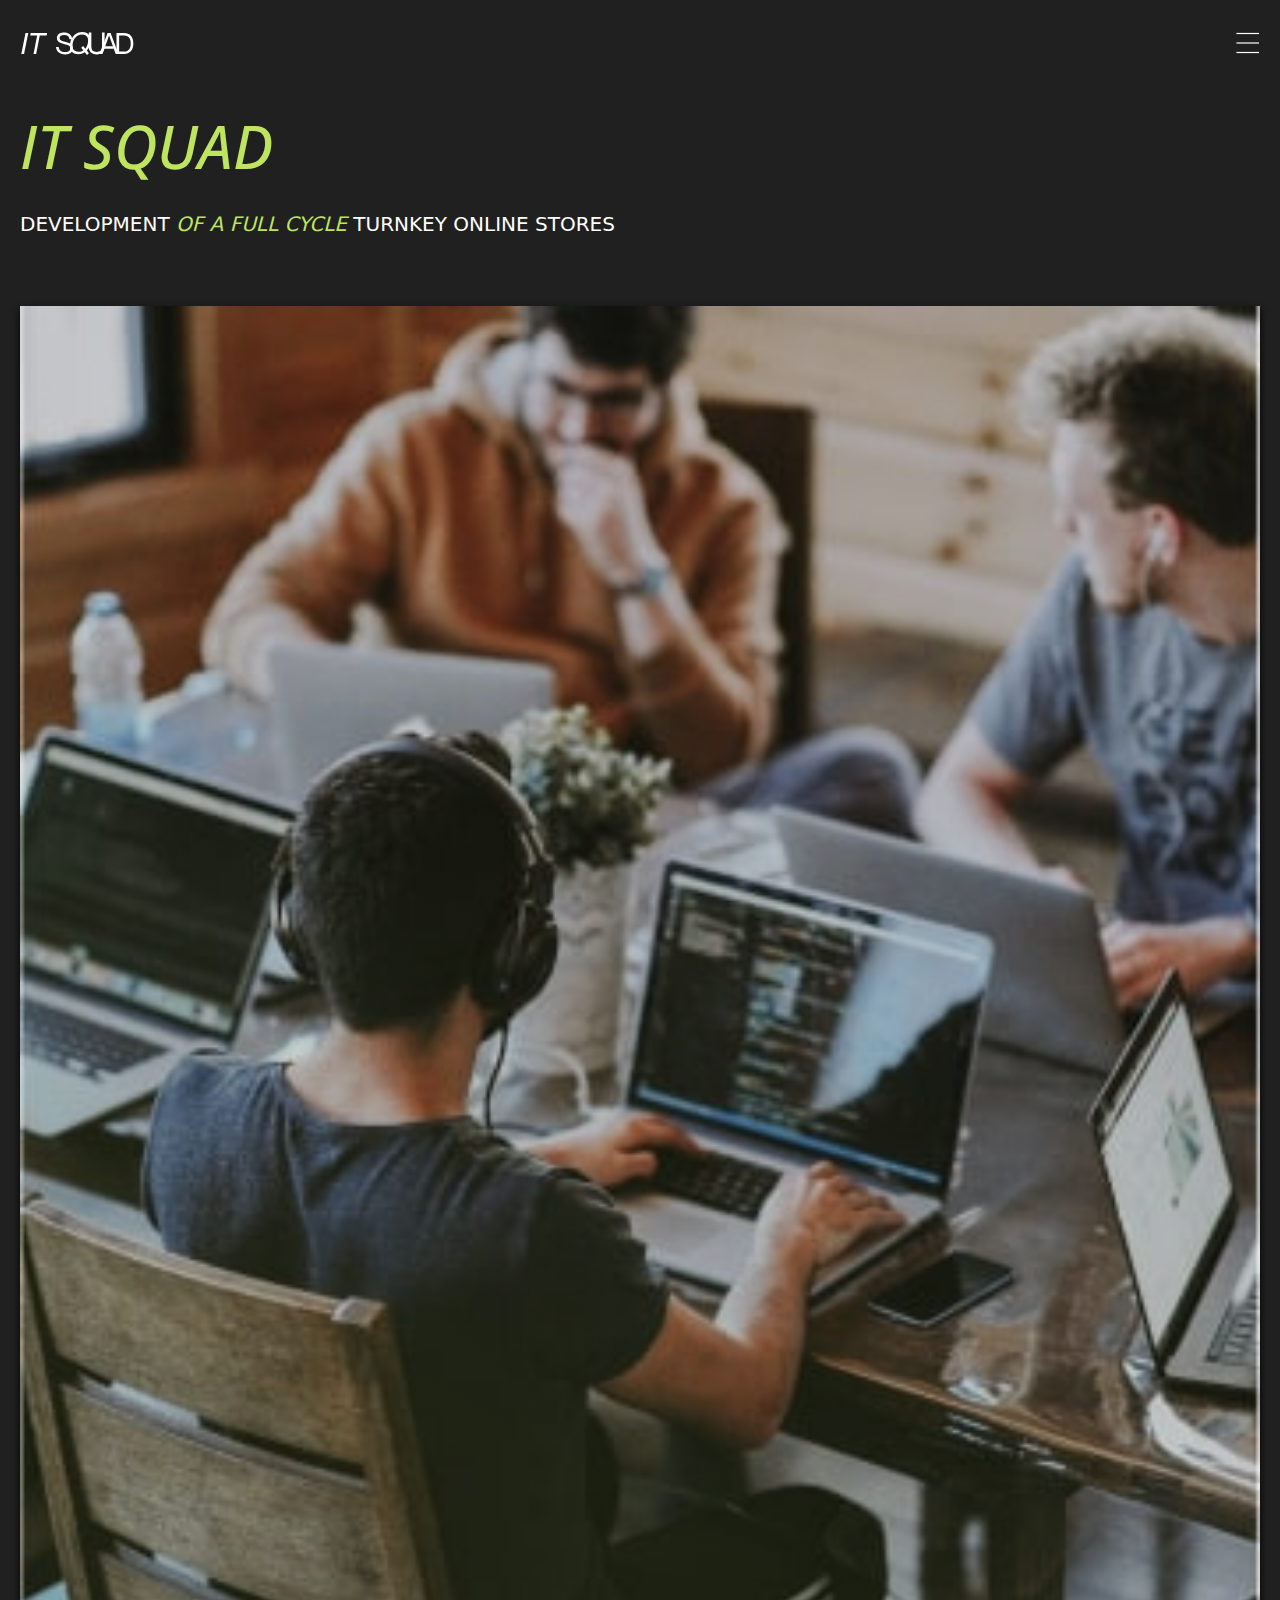
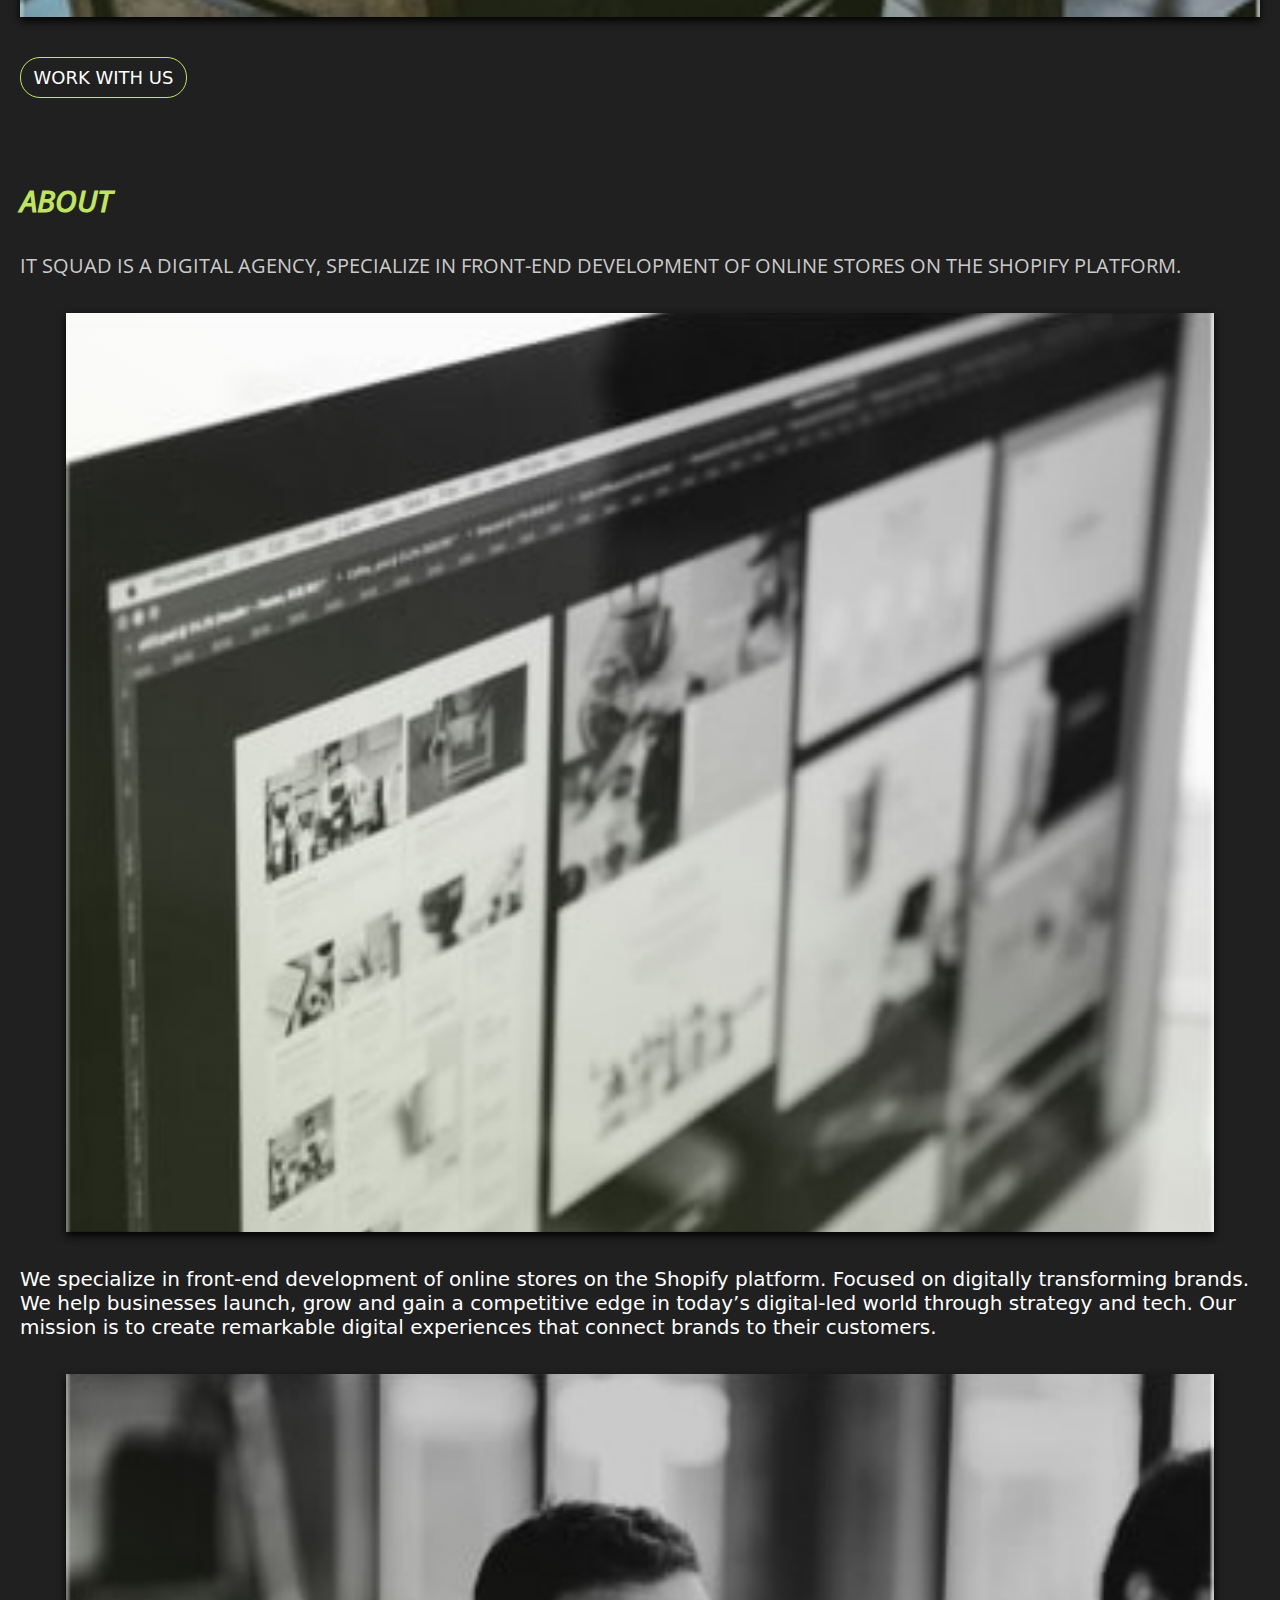
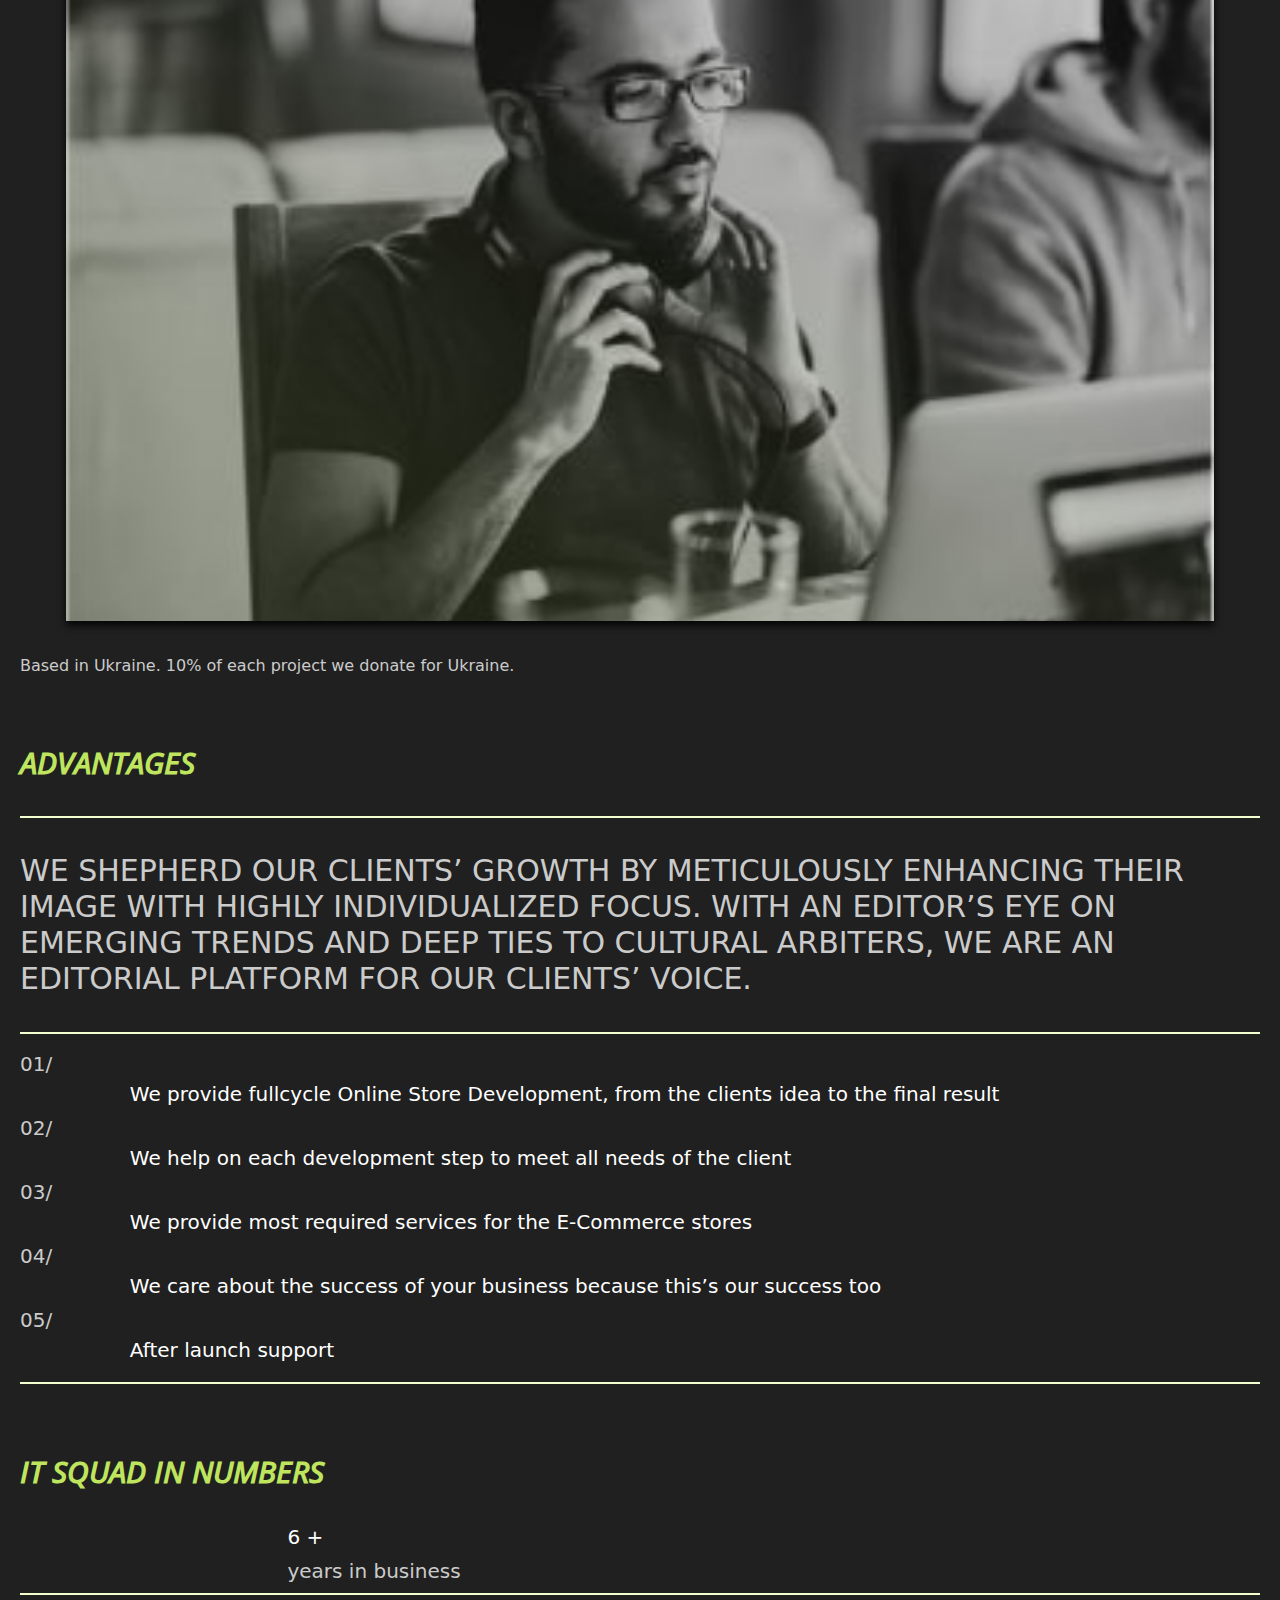
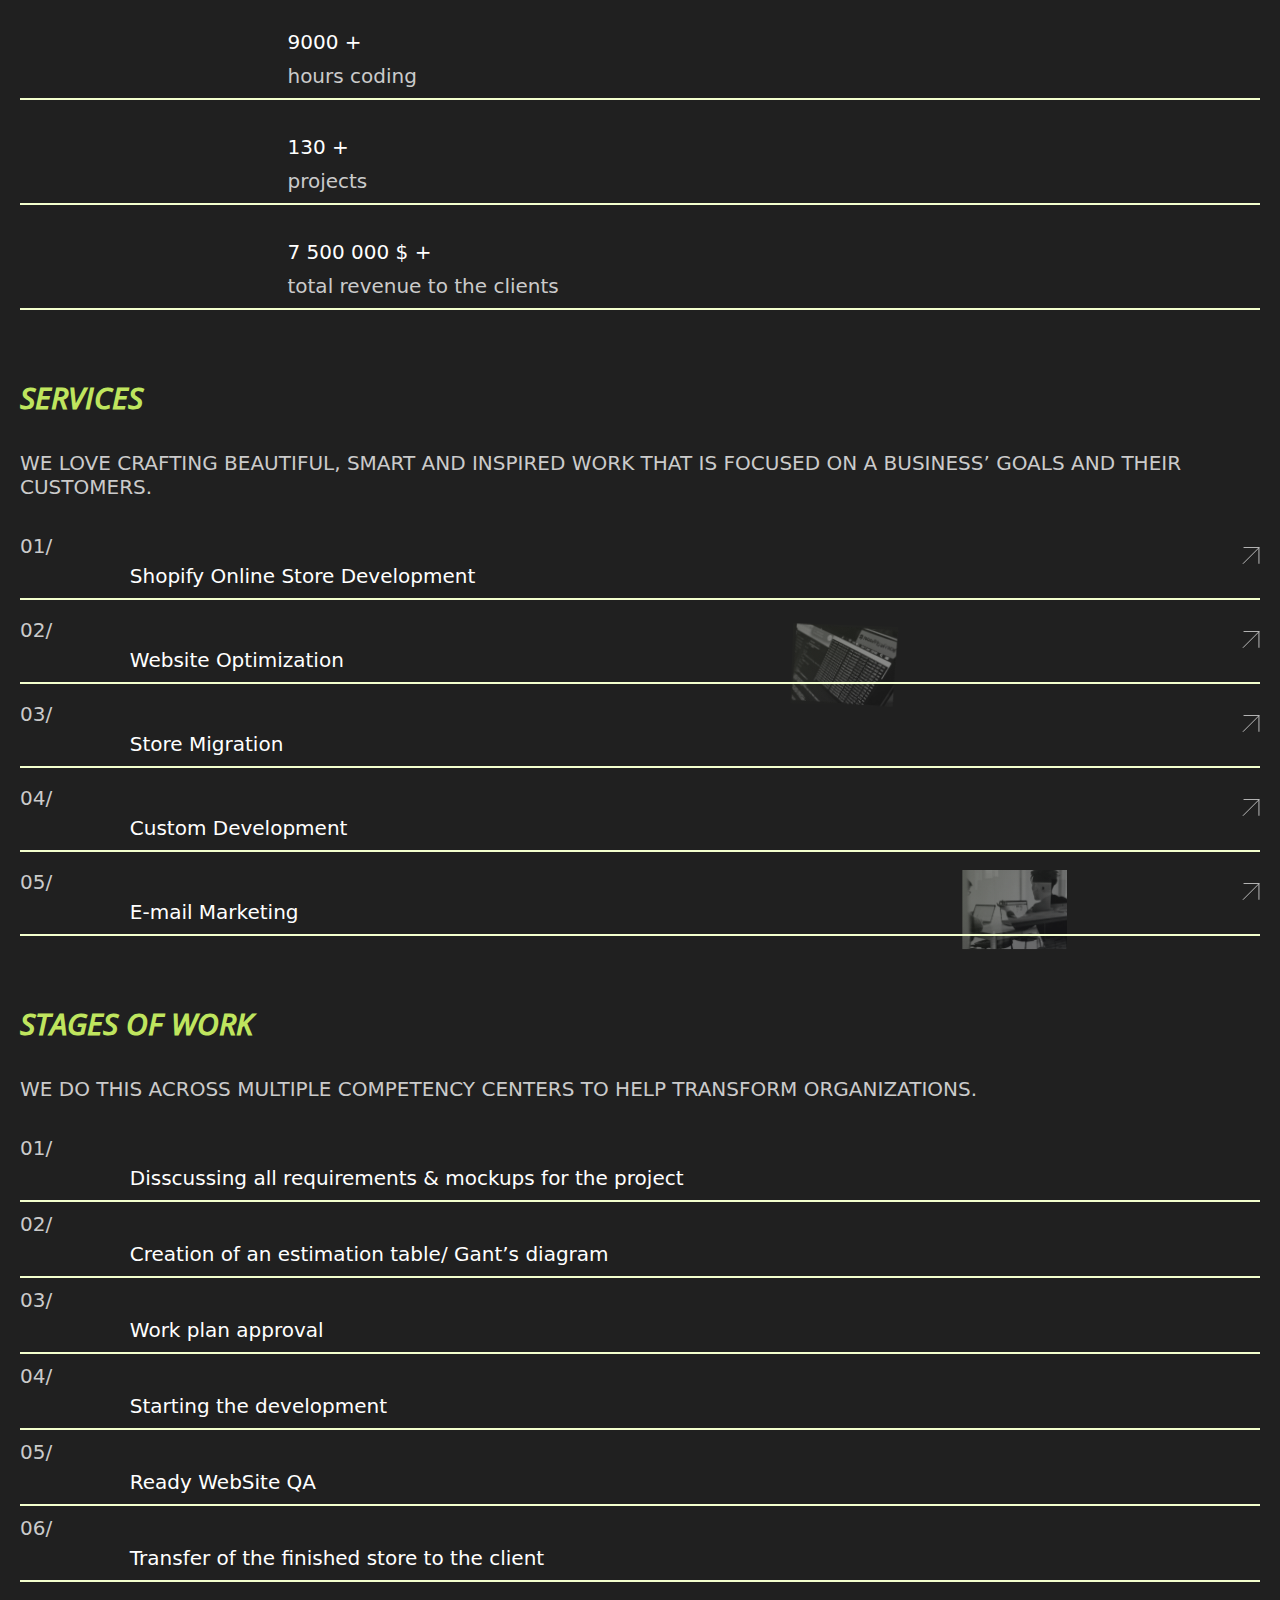
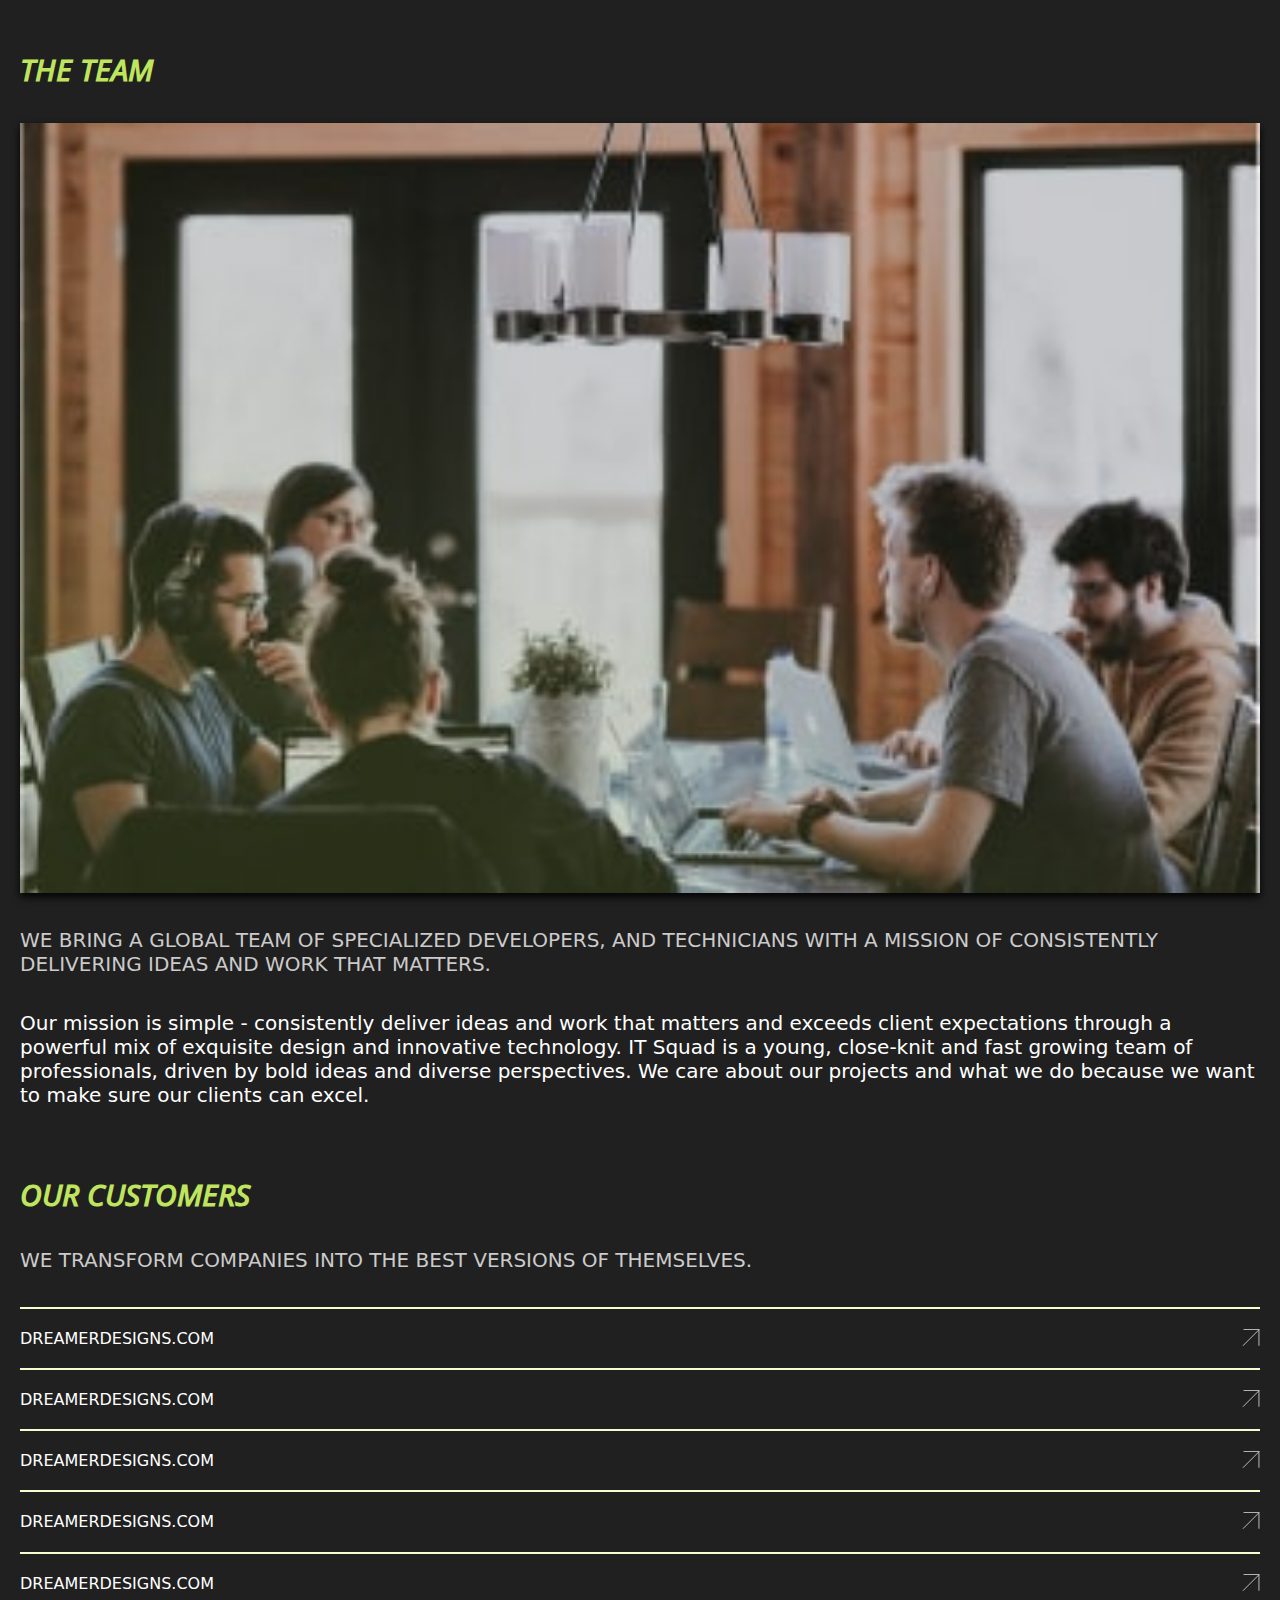
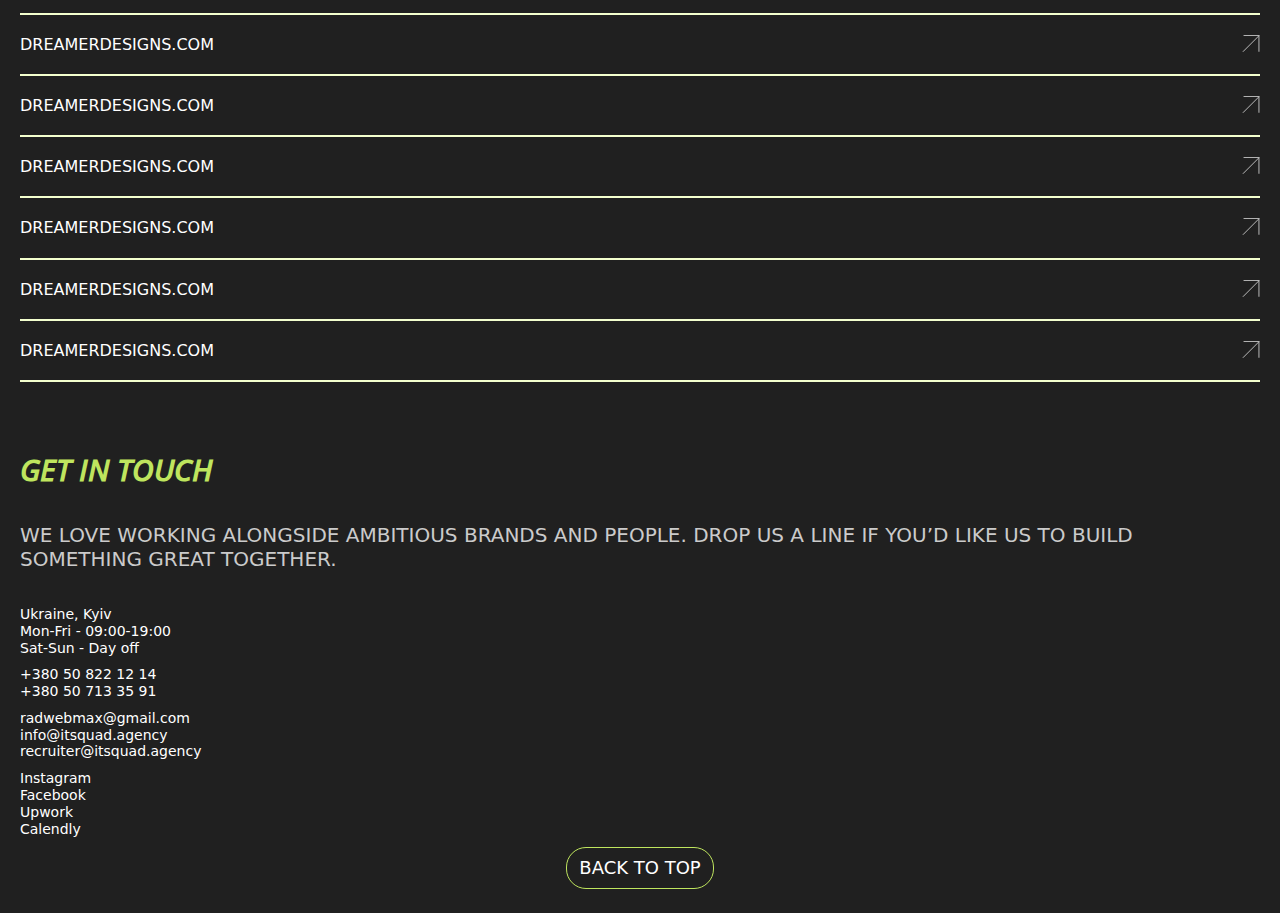
==== commit e97c8de4: "2.0.0" ====
--- a/index.html
+++ b/index.html
@@ -10,7 +10,7 @@
     </head>
 
     <body>
-        <header class="header">
+        <header class="header" id="top">
             <div class="header__container">
                 <div class="header__wrapper">
                     <ul class="header__list">
@@ -248,7 +248,7 @@
             <section class="team">
                 <div class="team__container">
                     <h2 class="team__title title">THE TEAM</h2>
-                    <picture>
+                    <picture class="team__image-wrapper">
                         <source
                             srcset="./images/picture/team/group46.webp, ./images/picture/team/group46@2x.webp, ./images/picture/team/group46@3x.webp 3x"
                             type="image/webp" media="(max-width: 767px)">
@@ -271,8 +271,184 @@
                         to make sure our clients can excel.</p>
                 </div>
             </section>
+
+            <!-- _________-our customers_______________ -->
+            <section class="customers">
+                <div class="customers__container">
+                    <h2 class="customers__title title">our customers</h2>
+                    <p class="customers__sub-title">WE TRANSFORM COMPANIES
+                        INTO THE BEST VERSIONS
+                        OF THEMSELVES.</p>
+                    <ul class="customers__list">
+                        <li class="customers__item">
+                            <input type="radio" id="customers-1" class="customers__check" name="y">
+                            <label class="customers__title-list" for="customers-1">Dreamerdesigns.com
+                                <svg class="customers__btn">
+                                    <use href="./images/icons.svg#icon-btn"></use>
+                                </svg>
+                            </label>
+                            <p class="customers__text">Lorem ipsum dolor sit amet consectetur, adipisicing elit.
+                                Incidunt eveniet officiis numquam reiciendis ipsa consequatur nulla facere. Impedit
+                                nihil, debitis vitae consequatur voluptatum autem ab explicabo dolorum, error
+                                provident ea?</p>
+                        </li>
+                        <li class="customers__item">
+                            <input type="radio" id="customers-2" class="customers__check" name="y">
+                            <label class="customers__title-list" for="customers-2">Dreamerdesigns.com
+                                <svg class="customers__btn">
+                                    <use href="./images/icons.svg#icon-btn"></use>
+                                </svg>
+                            </label>
+                            <p class="customers__text">Lorem ipsum dolor sit amet consectetur, adipisicing elit.
+                                Incidunt eveniet officiis numquam reiciendis ipsa consequatur nulla facere. Impedit
+                                nihil, debitis vitae consequatur voluptatum autem ab explicabo dolorum, error
+                                provident ea?</p>
+                        </li>
+                        <li class="customers__item">
+                            <input type="radio" id="customers-3" class="customers__check" name="y">
+                            <label class="customers__title-list" for="customers-3">Dreamerdesigns.com
+                                <svg class="customers__btn">
+                                    <use href="./images/icons.svg#icon-btn"></use>
+                                </svg>
+                            </label>
+                            <p class="customers__text">Lorem ipsum dolor sit amet consectetur, adipisicing elit.
+                                Incidunt eveniet officiis numquam reiciendis ipsa consequatur nulla facere. Impedit
+                                nihil, debitis vitae consequatur voluptatum autem ab explicabo dolorum, error
+                                provident ea?</p>
+                        </li>
+                        <li class="customers__item">
+                            <input type="radio" id="customers-4" class="customers__check" name="y">
+                            <label class="customers__title-list" for="customers-4">Dreamerdesigns.com
+                                <svg class="customers__btn">
+                                    <use href="./images/icons.svg#icon-btn"></use>
+                                </svg>
+                            </label>
+                            <p class="customers__text">Lorem ipsum dolor sit amet consectetur, adipisicing elit.
+                                Incidunt eveniet officiis numquam reiciendis ipsa consequatur nulla facere. Impedit
+                                nihil, debitis vitae consequatur voluptatum autem ab explicabo dolorum, error
+                                provident ea?</p>
+                        </li>
+                        <li class="customers__item">
+                            <input type="radio" id="customers-5" class="customers__check" name="y">
+                            <label class="customers__title-list" for="customers-5">Dreamerdesigns.com
+                                <svg class="customers__btn">
+                                    <use href="./images/icons.svg#icon-btn"></use>
+                                </svg>
+                            </label>
+                            <p class="customers__text">Lorem ipsum dolor sit amet consectetur, adipisicing elit.
+                                Incidunt eveniet officiis numquam reiciendis ipsa consequatur nulla facere. Impedit
+                                nihil, debitis vitae consequatur voluptatum autem ab explicabo dolorum, error
+                                provident ea?</p>
+                        </li>
+                        <li class="customers__item">
+                            <input type="radio" id="customers-6" class="customers__check" name="y">
+                            <label class="customers__title-list" for="customers-6">Dreamerdesigns.com
+                                <svg class="customers__btn">
+                                    <use href="./images/icons.svg#icon-btn"></use>
+                                </svg>
+                            </label>
+                            <p class="customers__text">Lorem ipsum dolor sit amet consectetur, adipisicing elit.
+                                Incidunt eveniet officiis numquam reiciendis ipsa consequatur nulla facere. Impedit
+                                nihil, debitis vitae consequatur voluptatum autem ab explicabo dolorum, error
+                                provident ea?</p>
+                        </li>
+                        <li class="customers__item">
+                            <input type="radio" id="customers-7" class="customers__check" name="y">
+                            <label class="customers__title-list" for="customers-7">Dreamerdesigns.com
+                                <svg class="customers__btn">
+                                    <use href="./images/icons.svg#icon-btn"></use>
+                                </svg>
+                            </label>
+                            <p class="customers__text">Lorem ipsum dolor sit amet consectetur, adipisicing elit.
+                                Incidunt eveniet officiis numquam reiciendis ipsa consequatur nulla facere. Impedit
+                                nihil, debitis vitae consequatur voluptatum autem ab explicabo dolorum, error
+                                provident ea?</p>
+                        </li>
+                        <li class="customers__item">
+                            <input type="radio" id="customers-8" class="customers__check" name="y">
+                            <label class="customers__title-list" for="customers-8">Dreamerdesigns.com
+                                <svg class="customers__btn">
+                                    <use href="./images/icons.svg#icon-btn"></use>
+                                </svg>
+                            </label>
+                            <p class="customers__text">Lorem ipsum dolor sit amet consectetur, adipisicing elit.
+                                Incidunt eveniet officiis numquam reiciendis ipsa consequatur nulla facere. Impedit
+                                nihil, debitis vitae consequatur voluptatum autem ab explicabo dolorum, error
+                                provident ea?</p>
+                        </li>
+                        <li class="customers__item">
+                            <input type="radio" id="customers-9" class="customers__check" name="y">
+                            <label class="customers__title-list" for="customers-9">Dreamerdesigns.com
+                                <svg class="customers__btn">
+                                    <use href="./images/icons.svg#icon-btn"></use>
+                                </svg>
+                            </label>
+                            <p class="customers__text">Lorem ipsum dolor sit amet consectetur, adipisicing elit.
+                                Incidunt eveniet officiis numquam reiciendis ipsa consequatur nulla facere. Impedit
+                                nihil, debitis vitae consequatur voluptatum autem ab explicabo dolorum, error
+                                provident ea?</p>
+                        </li>
+                        <li class="customers__item">
+                            <input type="radio" id="customers-10" class="customers__check" name="y">
+                            <label class="customers__title-list" for="customers-10">Dreamerdesigns.com
+                                <svg class="customers__btn">
+                                    <use href="./images/icons.svg#icon-btn"></use>
+                                </svg>
+                            </label>
+                            <p class="customers__text">Lorem ipsum dolor sit amet consectetur, adipisicing elit.
+                                Incidunt eveniet officiis numquam reiciendis ipsa consequatur nulla facere. Impedit
+                                nihil, debitis vitae consequatur voluptatum autem ab explicabo dolorum, error
+                                provident ea?</p>
+                        </li>
+                        <li class="customers__item">
+                            <input type="radio" id="customers-11" class="customers__check" name="y">
+                            <label class="customers__title-list" for="customers-11">Dreamerdesigns.com
+                                <svg class="customers__btn">
+                                    <use href="./images/icons.svg#icon-btn"></use>
+                                </svg>
+                            </label>
+                            <p class="customers__text">Lorem ipsum dolor sit amet consectetur, adipisicing elit.
+                                Incidunt eveniet officiis numquam reiciendis ipsa consequatur nulla facere. Impedit
+                                nihil, debitis vitae consequatur voluptatum autem ab explicabo dolorum, error
+                                provident ea?</p>
+                        </li>
+                    </ul>
+                </div>
+            </section>
         </main>
-        <footer></footer>
+        <footer class="footer">
+            <div class="footer__container">
+                <h2 class="footer_title title">GET In TOUCH</h2>
+                <p class="footer__sub-title">We love working alongside ambitious brands and people.
+                    Drop us a line if you’d like
+                    us to build something great together.</p>
+                <address class="footer__address">Ukraine, Kyiv<br>
+                    Mon-Fri - 09:00-19:00<br>
+                    Sat-Sun - Day off</address>
+                <ul class="footer__list">
+                    <li class="footer__item">
+                        <a href="tel:+380 50 822 12 14" class="footer__contact">+380 50 822 12 14</a><br>
+                        <a href="tel:+380 50 713 35 91" class="footer__contact">+380 50 713 35 91</a>
+                    </li>
+                    <li class="footer__item">
+                        <a href="mailto:radwebmax@gmail.com" class="footer__contact">radwebmax@gmail.com</a>
+                        <a href="mailto:info@itsquad.agency" class="footer__contact">info@itsquad.agency</a>
+                        <a href="recruiter@itsquad.agency" class="footer__contact">recruiter@itsquad.agency</a>
+                    </li>
+                    <li class="footer__item">
+                        <ul class="social__list">
+                            <li class="social_item"><a href="#" class="social__link">Instagram</a></li>
+                            <li class="social_item"><a href="#" class="social__link">Facebook</a></li>
+                            <li class="social_item"><a href="#" class="social__link">Upwork</a></li>
+                            <li class="social_item"><a href="#" class="social__link">Calendly</a></li>
+                        </ul>
+                    </li>
+                </ul>
+                <a href="#top" class="footer__button-top">
+                    <button class="btn footer__btn" type="button">back to top</button>
+                </a>
+            </div>
+        </footer>
     </body>
 
 </html>--- a/css/main.min.css
+++ b/css/main.min.css
@@ -1 +1 @@
-:root{--background-color: #202020;--accent-color: #bfe55e;--sub-title: #cbcbcb;--text: #ffffff}@font-face{font-family:"Inter";src:url(../fonts/Inter-Regular.woff),url(../fonts/Inter-Regular.woff2);font-weight:400}@font-face{font-family:"Inter";src:url(../fonts/Inter-SemiBold.woff),url(../fonts/Inter-SemiBold.woff2);font-weight:600}@font-face{font-family:"OpenSans";src:url(../fonts/OpenSans-Light.woff),url(../fonts/OpenSans-Light.woff2);font-weight:300}@font-face{font-family:"OpenSans";src:url(../fonts/OpenSans-Medium.woff),url(../fonts/OpenSans-Medium.woff2);font-weight:500}@font-face{font-family:"OpenSans";src:url(../fonts/OpenSans-MediumItalic.woff),url(../fonts/OpenSans-MediumItalic.woff2);font-weight:500;font-style:italic}@font-face{font-family:"OpenSans";src:url(../fonts/OpenSans-Regular.woff),url(../fonts/OpenSans-Regular.woff2);font-weight:400}/*! modern-normalize v1.1.0 | MIT License | https://github.com/sindresorhus/modern-normalize */*,::after,::before{-webkit-box-sizing:border-box;box-sizing:border-box}html{-moz-tab-size:4;-o-tab-size:4;tab-size:4}html{line-height:1.15;-webkit-text-size-adjust:100%}body{margin:0}body{font-family:system-ui,-apple-system,"Segoe UI",Roboto,Helvetica,Arial,sans-serif,"Apple Color Emoji","Segoe UI Emoji"}hr{height:0;color:inherit}abbr[title]{-webkit-text-decoration:underline dotted;text-decoration:underline dotted}b,strong{font-weight:bolder}code,kbd,pre,samp{font-family:ui-monospace,SFMono-Regular,Consolas,"Liberation Mono",Menlo,monospace;font-size:1em}small{font-size:80%}sub,sup{font-size:75%;line-height:0;position:relative;vertical-align:baseline}sub{bottom:-0.25em}sup{top:-0.5em}table{text-indent:0;border-color:inherit}button,input,optgroup,select,textarea{font-family:inherit;font-size:100%;line-height:1.15;margin:0}button,select{text-transform:none}[type=button],[type=reset],[type=submit],button{-webkit-appearance:button}::-moz-focus-inner{border-style:none;padding:0}:-moz-focusring{outline:1px dotted ButtonText}:-moz-ui-invalid{box-shadow:none}legend{padding:0}progress{vertical-align:baseline}::-webkit-inner-spin-button,::-webkit-outer-spin-button{height:auto}[type=search]{-webkit-appearance:textfield;outline-offset:-2px}::-webkit-search-decoration{-webkit-appearance:none}::-webkit-file-upload-button{-webkit-appearance:button;font:inherit}summary{display:list-item}h1,h2,h3,h4,h5,h6,p{padding:0;margin:0}ol,ul{list-style:none;margin:0;padding:0}img{display:block;width:100%;height:auto}.link{text-decoration:none;color:inherit}[class$=__container]{padding-left:20px;padding-right:20px;margin-left:auto;margin-right:auto}body{background-color:var(--background-color);color:var(--text);font-weight:400;font-style:normal;line-height:1.2}.title{font-family:"OpenSans",sans-serif;font-size:1.875rem;text-transform:uppercase;color:var(--accent-color);font-style:italic}.btn{padding:.562rem .781rem;border:1px solid var(--accent-color);border-radius:20px;background-color:var(--background-color);color:var(--text);font-size:1.125rem;line-height:1.2;text-transform:uppercase;cursor:pointer}.header__wrapper{padding-top:25px}.header__list{display:-webkit-box;display:-ms-flexbox;display:flex;-webkit-box-pack:justify;-ms-flex-pack:justify;justify-content:space-between}.header__logo-image{width:7.25rem;height:2.25rem}.header__btn-menu-open{width:1.5rem;height:2.25rem;fill:#04c065}.header__btn-menu-open>use{fill:#04c065}.heroise{padding-top:2.813rem}.heroise__title{font-style:italic;font-weight:500;font-size:3.75rem;margin-bottom:1.875rem}.heroise__sub-title{font-size:1.25rem;text-transform:uppercase;font-weight:400;margin-bottom:4.375rem}.heroise__accents-text{color:var(--accent-color);font-style:italic}.heroise__img{-o-object-fit:cover;object-fit:cover;outline:4px solid var(--background-color);outline-offset:-4px;margin-bottom:2.5rem}.about{padding-top:5.312rem}.about__title{margin-bottom:2.187rem}.about__sub-title{font-family:"OpenSans",sans-serif;font-size:1.25rem;text-transform:uppercase;color:var(--sub-title);margin-bottom:2.187rem}.about__wrapper-img{outline:4px solid var(--background-color);outline-offset:-4px;margin:0 auto 2.187rem;width:89.744vw;padding-top:calc(89.744vw - 18.57%);background-color:#0e0c0c;background-image:linear-gradient(29.58deg, rgba(191, 229, 95, 0.1) 22.75%, rgba(217, 217, 217, 0) 64%),url(../images/picture/about/about.jpg);background-size:cover;background-position:center;background-repeat:no-repeat}@media(min-device-pixel-ratio: 2),(-webkit-min-device-pixel-ratio: 2),(min-resolution: 192dpi),(min-resolution: 2dppx){.about__wrapper-img{background-image:linear-gradient(29.58deg, rgba(191, 229, 95, 0.1) 22.75%, rgba(217, 217, 217, 0) 64%),url(../images/picture/about/about@2x.jpg)}}@media(min-device-pixel-ratio: 3),(-webkit-min-device-pixel-ratio: 3),(min-resolution: 288dpi),(min-resolution: 3dppx){.about__wrapper-img{background-image:linear-gradient(29.58deg, rgba(191, 229, 95, 0.1) 22.75%, rgba(217, 217, 217, 0) 64%),url(../images/picture/about/about@3x.jpg)}}.about__wrapper-img-2{outline:4px solid var(--background-color);outline-offset:-4px;margin:0 auto 2.187rem;width:89.744vw;padding-top:calc(89.744vw - 24.29%);background-color:#0e0c0c;background-image:linear-gradient(29.58deg, rgba(191, 229, 95, 0.1) 22.75%, rgba(217, 217, 217, 0) 64%),url(../images/picture/about/about-2.jpg);background-size:cover;background-position:center;background-repeat:no-repeat}@media(min-device-pixel-ratio: 2),(-webkit-min-device-pixel-ratio: 2),(min-resolution: 192dpi),(min-resolution: 2dppx){.about__wrapper-img-2{background-image:linear-gradient(29.58deg, rgba(191, 229, 95, 0.1) 22.75%, rgba(217, 217, 217, 0) 64%),url(../images/picture/about/about-2@2x.jpg)}}@media(min-device-pixel-ratio: 3),(-webkit-min-device-pixel-ratio: 3),(min-resolution: 288dpi),(min-resolution: 3dppx){.about__wrapper-img-2{background-image:linear-gradient(29.58deg, rgba(191, 229, 95, 0.1) 22.75%, rgba(217, 217, 217, 0) 64%),url(../images/picture/about/about-2@3x.jpg)}}.about__text{font-size:1.25rem;margin-bottom:2.187rem}.about_text-gray{color:var(--sub-title)}.advantages{padding-top:4.372rem}.advantages__title{margin-bottom:2.187rem}.advantages__title::after{display:block;content:"";width:100%;height:1px;border:1px solid #f3ffce;-webkit-transform:rotate(180deg);transform:rotate(180deg);margin-top:2.187rem}.advantages__text{text-transform:uppercase;font-size:1.875rem;color:var(--sub-title);margin-bottom:1.1rem}.advantages__text::after{display:block;content:"";width:100%;height:1px;border:1px solid #f3ffce;-webkit-transform:rotate(180deg);transform:rotate(180deg);margin-top:2.187rem}.list__numbers{font-size:1.25rem;color:var(--sub-title);margin-bottom:.375rem}.list__text{margin-bottom:.625rem;font-size:1.25rem;width:82.29%;margin-right:8.855%;margin-left:8.855%}.list__advantages-item:last-child::after{display:block;content:"";width:100%;height:1px;border:1px solid #f3ffce;-webkit-transform:rotate(180deg);transform:rotate(180deg)}.list__advantages-item:last-child>.list__text{margin-bottom:1.25rem}.numbers{padding-top:4.375rem}.numbers__title{margin-bottom:2.187rem}.numbers__item::after{display:block;content:"";width:100%;height:1px;border:1px solid #f3ffce;-webkit-transform:rotate(180deg);transform:rotate(180deg);margin-top:.625rem;margin-bottom:2.187rem}.numbers__item:last-child::after{display:block;content:"";width:100%;height:1px;border:1px solid #f3ffce;-webkit-transform:rotate(180deg);transform:rotate(180deg);margin-top:.625rem;margin-bottom:0}.numbers__wrapper-text{margin-left:21.57%}.numbers__text-numbers{font-size:1.25rem;margin-bottom:.625rem}.numbers__text{color:var(--sub-title);font-size:1.25rem}.services{padding-top:4.375rem}.services__title{margin-bottom:2.187rem}.services__text{font-size:1.25rem;margin-bottom:2.187rem;color:var(--sub-title);text-transform:uppercase}.list__services-image{position:absolute;right:0;bottom:2.187rem;width:1.125rem;height:1.125rem;stroke:var(--sub-title)}.list__item-relative{position:relative}.list__item-after{margin-bottom:1.125rem}.list__item-after:nth-child(2)::before{z-index:-1;position:absolute;display:inline-block;content:"";width:100%;min-height:80px;background-image:linear-gradient(146.53deg, rgba(191, 229, 95, 0.015) 36.82%, rgba(255, 255, 255, 0) 80.1%),url(../../images/picture/services/Rectangle-37-min.png);background-size:6.562rem 5rem;background-repeat:no-repeat;background-position:68% 0;-webkit-transform:rotate(2deg);transform:rotate(2deg)}.list__item-after:last-child{margin-bottom:0}.list__item-after:last-child::before{z-index:-1;position:absolute;display:inline-block;content:"";width:100%;min-height:80px;background-image:linear-gradient(146.53deg, rgba(191, 229, 95, 0.015) 36.82%, rgba(255, 255, 255, 0) 80.1%),url(../../images/picture/services/Rectangle-38-min.png);background-size:6.562rem 5rem;background-repeat:no-repeat;background-position:83% 0}.list__item-after::after{display:block;content:"";width:100%;height:1px;border:1px solid #f3ffce;-webkit-transform:rotate(180deg);transform:rotate(180deg)}@media(min-device-pixel-ratio: 2),(-webkit-min-device-pixel-ratio: 2),(min-resolution: 192dpi),(min-resolution: 2dppx){.list__item-after:nth-child(2)::before{background-image:linear-gradient(146.53deg, rgba(191, 229, 95, 0.015) 36.82%, rgba(255, 255, 255, 0) 80.1%),url(../../images/picture/services/Rectangle-37@2x-min.png)}}@media(min-device-pixel-ratio: 3),(-webkit-min-device-pixel-ratio: 3),(min-resolution: 288dpi),(min-resolution: 3dppx){.list__item-after:nth-child(2)::before{background-image:linear-gradient(146.53deg, rgba(191, 229, 95, 0.015) 36.82%, rgba(255, 255, 255, 0) 80.1%),url(../../images/picture/services/Rectangle-37@3x-min.png)}}@media(min-device-pixel-ratio: 2),(-webkit-min-device-pixel-ratio: 2),(min-resolution: 192dpi),(min-resolution: 2dppx){.list__item-after:last-child::before{background-image:linear-gradient(146.53deg, rgba(191, 229, 95, 0.015) 36.82%, rgba(255, 255, 255, 0) 80.1%),url(../../images/picture/services/Rectangle-38@2x-min.png)}}@media(min-device-pixel-ratio: 3),(-webkit-min-device-pixel-ratio: 3),(min-resolution: 288dpi),(min-resolution: 3dppx){.list__item-after:last-child::before{background-image:linear-gradient(146.53deg, rgba(191, 229, 95, 0.015) 36.82%, rgba(255, 255, 255, 0) 80.1%),url(../../images/picture/services/Rectangle-38@3x-min.png)}}.work{padding-top:4.375rem}.work__title{margin-bottom:2.187rem}.work__subtitle{margin-bottom:2.187rem;font-size:1.25rem;color:var(--sub-title);text-transform:uppercase}.work__item::after{display:block;content:"";width:100%;height:1px;border:1px solid #f3ffce;-webkit-transform:rotate(180deg);transform:rotate(180deg);margin-bottom:.625rem}.work__item:last-child::after{display:block;content:"";width:100%;height:1px;border:1px solid #f3ffce;-webkit-transform:rotate(180deg);transform:rotate(180deg);margin-bottom:0}.team{padding-top:4.375rem}.team__title{margin-bottom:2.187rem}/*# sourceMappingURL=main.min.css.map */+:root{--background-color: #202020;--accent-color: #bfe55e;--sub-title: #cbcbcb;--text: #ffffff}@font-face{font-family:"Inter";src:url(../fonts/Inter-Regular.woff),url(../fonts/Inter-Regular.woff2);font-weight:400}@font-face{font-family:"Inter";src:url(../fonts/Inter-SemiBold.woff),url(../fonts/Inter-SemiBold.woff2);font-weight:600}@font-face{font-family:"OpenSans";src:url(../fonts/OpenSans-Light.woff),url(../fonts/OpenSans-Light.woff2);font-weight:300}@font-face{font-family:"OpenSans";src:url(../fonts/OpenSans-Medium.woff),url(../fonts/OpenSans-Medium.woff2);font-weight:500}@font-face{font-family:"OpenSans";src:url(../fonts/OpenSans-MediumItalic.woff),url(../fonts/OpenSans-MediumItalic.woff2);font-weight:500;font-style:italic}@font-face{font-family:"OpenSans";src:url(../fonts/OpenSans-Regular.woff),url(../fonts/OpenSans-Regular.woff2);font-weight:400}/*! modern-normalize v1.1.0 | MIT License | https://github.com/sindresorhus/modern-normalize */*,::after,::before{-webkit-box-sizing:border-box;box-sizing:border-box}html{-moz-tab-size:4;-o-tab-size:4;tab-size:4}html{line-height:1.15;-webkit-text-size-adjust:100%}body{margin:0}body{font-family:system-ui,-apple-system,"Segoe UI",Roboto,Helvetica,Arial,sans-serif,"Apple Color Emoji","Segoe UI Emoji"}hr{height:0;color:inherit}abbr[title]{-webkit-text-decoration:underline dotted;text-decoration:underline dotted}b,strong{font-weight:bolder}code,kbd,pre,samp{font-family:ui-monospace,SFMono-Regular,Consolas,"Liberation Mono",Menlo,monospace;font-size:1em}small{font-size:80%}sub,sup{font-size:75%;line-height:0;position:relative;vertical-align:baseline}sub{bottom:-0.25em}sup{top:-0.5em}table{text-indent:0;border-color:inherit}button,input,optgroup,select,textarea{font-family:inherit;font-size:100%;line-height:1.15;margin:0}button,select{text-transform:none}[type=button],[type=reset],[type=submit],button{-webkit-appearance:button}::-moz-focus-inner{border-style:none;padding:0}:-moz-focusring{outline:1px dotted ButtonText}:-moz-ui-invalid{box-shadow:none}legend{padding:0}progress{vertical-align:baseline}::-webkit-inner-spin-button,::-webkit-outer-spin-button{height:auto}[type=search]{-webkit-appearance:textfield;outline-offset:-2px}::-webkit-search-decoration{-webkit-appearance:none}::-webkit-file-upload-button{-webkit-appearance:button;font:inherit}summary{display:list-item}h1,h2,h3,h4,h5,h6,p{padding:0;margin:0}ol,ul{list-style:none;margin:0;padding:0}img{display:block;width:100%;height:auto}.link{text-decoration:none;color:inherit}[class$=__container]{padding-left:20px;padding-right:20px;margin-left:auto;margin-right:auto}body{background-color:var(--background-color);color:var(--text);font-weight:400;font-style:normal;line-height:1.2}.title{font-family:"OpenSans",sans-serif;font-size:1.875rem;text-transform:uppercase;color:var(--accent-color);font-style:italic}.btn{padding:.562rem .781rem;border:1px solid var(--accent-color);border-radius:20px;background-color:var(--background-color);color:var(--text);font-size:1.125rem;line-height:1.2;text-transform:uppercase;cursor:pointer}.header__wrapper{padding-top:25px}.header__list{display:-webkit-box;display:-ms-flexbox;display:flex;-webkit-box-pack:justify;-ms-flex-pack:justify;justify-content:space-between}.header__logo-image{width:7.25rem;height:2.25rem}.header__btn-menu-open{width:1.5rem;height:2.25rem;fill:#04c065}.header__btn-menu-open>use{fill:#04c065}.heroise{padding-top:2.813rem}.heroise__title{font-style:italic;font-weight:500;font-size:3.75rem;margin-bottom:1.875rem}.heroise__sub-title{font-size:1.25rem;text-transform:uppercase;font-weight:400;margin-bottom:4.375rem}.heroise__accents-text{color:var(--accent-color);font-style:italic}.heroise_wrapper-img{display:block;position:relative;-webkit-filter:drop-shadow(0px 4px 4px rgba(0, 0, 0, 0.95));filter:drop-shadow(0px 4px 4px rgba(0, 0, 0, 0.95));margin-bottom:2.5rem}.heroise_wrapper-img::before{content:"";position:absolute;top:0;left:0;z-index:2;display:block;width:100%;height:100%;background:linear-gradient(29.58deg, rgba(191, 229, 95, 0.075) 22.75%, rgba(217, 217, 217, 0) 64%)}.about{padding-top:5.312rem}.about__title{margin-bottom:2.187rem}.about__sub-title{font-family:"OpenSans",sans-serif;font-size:1.25rem;text-transform:uppercase;color:var(--sub-title);margin-bottom:2.187rem}.about__wrapper-img{margin:0 auto 2.187rem;width:89.744vw;padding-top:calc(89.744vw - 18.57%);background-color:#0e0c0c;background-image:linear-gradient(29.58deg, rgba(191, 229, 95, 0.1) 22.75%, rgba(217, 217, 217, 0) 64%),url(../images/picture/about/about.jpg);background-size:cover;background-position:center;background-repeat:no-repeat;-webkit-filter:drop-shadow(0px 4px 4px rgba(0, 0, 0, 0.95));filter:drop-shadow(0px 4px 4px rgba(0, 0, 0, 0.95))}@media(min-device-pixel-ratio: 2),(-webkit-min-device-pixel-ratio: 2),(min-resolution: 192dpi),(min-resolution: 2dppx){.about__wrapper-img{background-image:linear-gradient(29.58deg, rgba(191, 229, 95, 0.1) 22.75%, rgba(217, 217, 217, 0) 64%),url(../images/picture/about/about@2x.jpg)}}@media(min-device-pixel-ratio: 3),(-webkit-min-device-pixel-ratio: 3),(min-resolution: 288dpi),(min-resolution: 3dppx){.about__wrapper-img{background-image:linear-gradient(29.58deg, rgba(191, 229, 95, 0.1) 22.75%, rgba(217, 217, 217, 0) 64%),url(../images/picture/about/about@3x.jpg)}}.about__wrapper-img-2{margin:0 auto 2.187rem;width:89.744vw;padding-top:calc(89.744vw - 24.29%);-webkit-filter:drop-shadow(0px 4px 4px rgba(0, 0, 0, 0.95));filter:drop-shadow(0px 4px 4px rgba(0, 0, 0, 0.95));background-color:#0e0c0c;background-image:linear-gradient(29.58deg, rgba(191, 229, 95, 0.1) 22.75%, rgba(217, 217, 217, 0) 64%),url(../images/picture/about/about-2.jpg);background-size:cover;background-position:center;background-repeat:no-repeat}@media(min-device-pixel-ratio: 2),(-webkit-min-device-pixel-ratio: 2),(min-resolution: 192dpi),(min-resolution: 2dppx){.about__wrapper-img-2{background-image:linear-gradient(29.58deg, rgba(191, 229, 95, 0.1) 22.75%, rgba(217, 217, 217, 0) 64%),url(../images/picture/about/about-2@2x.jpg)}}@media(min-device-pixel-ratio: 3),(-webkit-min-device-pixel-ratio: 3),(min-resolution: 288dpi),(min-resolution: 3dppx){.about__wrapper-img-2{background-image:linear-gradient(29.58deg, rgba(191, 229, 95, 0.1) 22.75%, rgba(217, 217, 217, 0) 64%),url(../images/picture/about/about-2@3x.jpg)}}.about__text{font-size:1.25rem;margin-bottom:2.187rem}.about_text-gray{color:var(--sub-title)}.advantages{padding-top:4.372rem}.advantages__title{margin-bottom:2.187rem}.advantages__title::after{display:block;content:"";width:100%;height:1px;border:1px solid #f3ffce;-webkit-transform:rotate(180deg);transform:rotate(180deg);margin-top:2.187rem}.advantages__text{text-transform:uppercase;font-size:1.875rem;color:var(--sub-title);margin-bottom:1.1rem}.advantages__text::after{display:block;content:"";width:100%;height:1px;border:1px solid #f3ffce;-webkit-transform:rotate(180deg);transform:rotate(180deg);margin-top:2.187rem}.list__numbers{font-size:1.25rem;color:var(--sub-title);margin-bottom:.375rem}.list__text{margin-bottom:.625rem;font-size:1.25rem;width:82.29%;margin-right:8.855%;margin-left:8.855%}.list__advantages-item:last-child::after{display:block;content:"";width:100%;height:1px;border:1px solid #f3ffce;-webkit-transform:rotate(180deg);transform:rotate(180deg)}.list__advantages-item:last-child>.list__text{margin-bottom:1.25rem}.numbers{padding-top:4.375rem}.numbers__title{margin-bottom:2.187rem}.numbers__item::after{display:block;content:"";width:100%;height:1px;border:1px solid #f3ffce;-webkit-transform:rotate(180deg);transform:rotate(180deg);margin-top:.625rem;margin-bottom:2.187rem}.numbers__item:last-child::after{display:block;content:"";width:100%;height:1px;border:1px solid #f3ffce;-webkit-transform:rotate(180deg);transform:rotate(180deg);margin-top:.625rem;margin-bottom:0}.numbers__wrapper-text{margin-left:21.57%}.numbers__text-numbers{font-size:1.25rem;margin-bottom:.625rem}.numbers__text{color:var(--sub-title);font-size:1.25rem}.services{padding-top:4.375rem}.services__title{margin-bottom:2.187rem}.services__text{font-size:1.25rem;margin-bottom:2.187rem;color:var(--sub-title);text-transform:uppercase}.list__services-image{position:absolute;right:0;bottom:2.187rem;width:1.125rem;height:1.125rem;stroke:var(--sub-title)}.list__item-relative{position:relative}.list__item-after{margin-bottom:1.125rem}.list__item-after:nth-child(2)::before{z-index:-1;position:absolute;display:inline-block;content:"";width:100%;min-height:80px;background-image:linear-gradient(146.53deg, rgba(191, 229, 95, 0.015) 36.82%, rgba(255, 255, 255, 0) 80.1%),url(../../images/picture/services/Rectangle-37-min.png);background-size:6.562rem 5rem;background-repeat:no-repeat;background-position:68% 0;-webkit-transform:rotate(2deg);transform:rotate(2deg)}.list__item-after:last-child{margin-bottom:0}.list__item-after:last-child::before{z-index:-1;position:absolute;display:inline-block;content:"";width:100%;min-height:80px;background-image:linear-gradient(146.53deg, rgba(191, 229, 95, 0.015) 36.82%, rgba(255, 255, 255, 0) 80.1%),url(../../images/picture/services/Rectangle-38-min.png);background-size:6.562rem 5rem;background-repeat:no-repeat;background-position:83% 0}.list__item-after::after{display:block;content:"";width:100%;height:1px;border:1px solid #f3ffce;-webkit-transform:rotate(180deg);transform:rotate(180deg)}@media(min-device-pixel-ratio: 2),(-webkit-min-device-pixel-ratio: 2),(min-resolution: 192dpi),(min-resolution: 2dppx){.list__item-after:nth-child(2)::before{background-image:linear-gradient(146.53deg, rgba(191, 229, 95, 0.015) 36.82%, rgba(255, 255, 255, 0) 80.1%),url(../../images/picture/services/Rectangle-37@2x-min.png)}}@media(min-device-pixel-ratio: 3),(-webkit-min-device-pixel-ratio: 3),(min-resolution: 288dpi),(min-resolution: 3dppx){.list__item-after:nth-child(2)::before{background-image:linear-gradient(146.53deg, rgba(191, 229, 95, 0.015) 36.82%, rgba(255, 255, 255, 0) 80.1%),url(../../images/picture/services/Rectangle-37@3x-min.png)}}@media(min-device-pixel-ratio: 2),(-webkit-min-device-pixel-ratio: 2),(min-resolution: 192dpi),(min-resolution: 2dppx){.list__item-after:last-child::before{background-image:linear-gradient(146.53deg, rgba(191, 229, 95, 0.015) 36.82%, rgba(255, 255, 255, 0) 80.1%),url(../../images/picture/services/Rectangle-38@2x-min.png)}}@media(min-device-pixel-ratio: 3),(-webkit-min-device-pixel-ratio: 3),(min-resolution: 288dpi),(min-resolution: 3dppx){.list__item-after:last-child::before{background-image:linear-gradient(146.53deg, rgba(191, 229, 95, 0.015) 36.82%, rgba(255, 255, 255, 0) 80.1%),url(../../images/picture/services/Rectangle-38@3x-min.png)}}.work{padding-top:4.375rem}.work__title{margin-bottom:2.187rem}.work__subtitle{margin-bottom:2.187rem;font-size:1.25rem;color:var(--sub-title);text-transform:uppercase}.work__item::after{display:block;content:"";width:100%;height:1px;border:1px solid #f3ffce;-webkit-transform:rotate(180deg);transform:rotate(180deg);margin-bottom:.625rem}.work__item:last-child::after{display:block;content:"";width:100%;height:1px;border:1px solid #f3ffce;-webkit-transform:rotate(180deg);transform:rotate(180deg);margin-bottom:0}.team{padding-top:4.375rem}.team__title{margin-bottom:2.187rem}.team__image-wrapper{display:block;position:relative;margin-bottom:2.187rem;-webkit-filter:drop-shadow(0px 4px 4px rgba(0, 0, 0, 0.95));filter:drop-shadow(0px 4px 4px rgba(0, 0, 0, 0.95))}.team__image-wrapper::before{content:"";position:absolute;top:0;left:0;z-index:2;display:block;width:100%;height:100%;background:linear-gradient(29.58deg, rgba(191, 229, 95, 0.075) 22.75%, rgba(217, 217, 217, 0) 64%)}.team__subtitle{margin-bottom:2.187rem;font-size:1.25rem;color:var(--sub-title);text-transform:uppercase}.team__text{font-size:1.25rem}.customers{padding-top:4.375rem}.customers__title{margin-bottom:2.187rem}.customers__sub-title{margin-bottom:2.187rem;font-size:1.25rem;color:var(--sub-title);text-transform:uppercase}.customers__item{position:relative}.customers__item::after{display:block;content:"";width:100%;height:1px;border:1px solid #f3ffce;-webkit-transform:rotate(180deg);transform:rotate(180deg)}.customers__item:first-child::before{display:block;content:"";width:100%;height:1px;border:1px solid #f3ffce;-webkit-transform:rotate(180deg);transform:rotate(180deg)}.customers__item:last-child::after{margin-bottom:0}.customers__btn{position:absolute;right:0;bottom:auto;width:1.125rem;height:1.125rem;stroke:var(--sub-title)}.customers__check{position:absolute;width:1px;height:1px;margin:-1px;border:0;padding:0;white-space:nowrap;-webkit-clip-path:inset(100%);clip-path:inset(100%);clip:rect(0 0 0 0);overflow:hidden}.customers__check:checked~.customers__text{display:block}.customers__check:checked+.customers__title-list{background-color:#174131}.customers__text{display:none;padding:1rem}.customers__title-list{position:relative;display:block;padding:1.25rem 0;text-transform:uppercase;cursor:pointer}.footer{padding-top:4.375rem;padding-bottom:1.5rem;font-size:.875rem;color:var(--text)}.footer_title{margin-bottom:2.187rem}.footer__sub-title{margin-bottom:2.187rem;font-size:1.25rem;color:var(--sub-title);text-transform:uppercase}.footer__address{text-decoration:none;font-style:normal;margin-bottom:.625rem;max-width:10.25rem}.footer__list{color:var(--text);text-decoration:none;max-width:10.25rem}.footer__item{text-decoration:none;margin-bottom:.625rem}.footer__contact{text-decoration:none;color:var(--text)}.social__link{text-decoration:none;color:var(--text)}.footer__btn{display:block;margin:0 auto}.footer__button-top{text-decoration:none}/*# sourceMappingURL=main.min.css.map */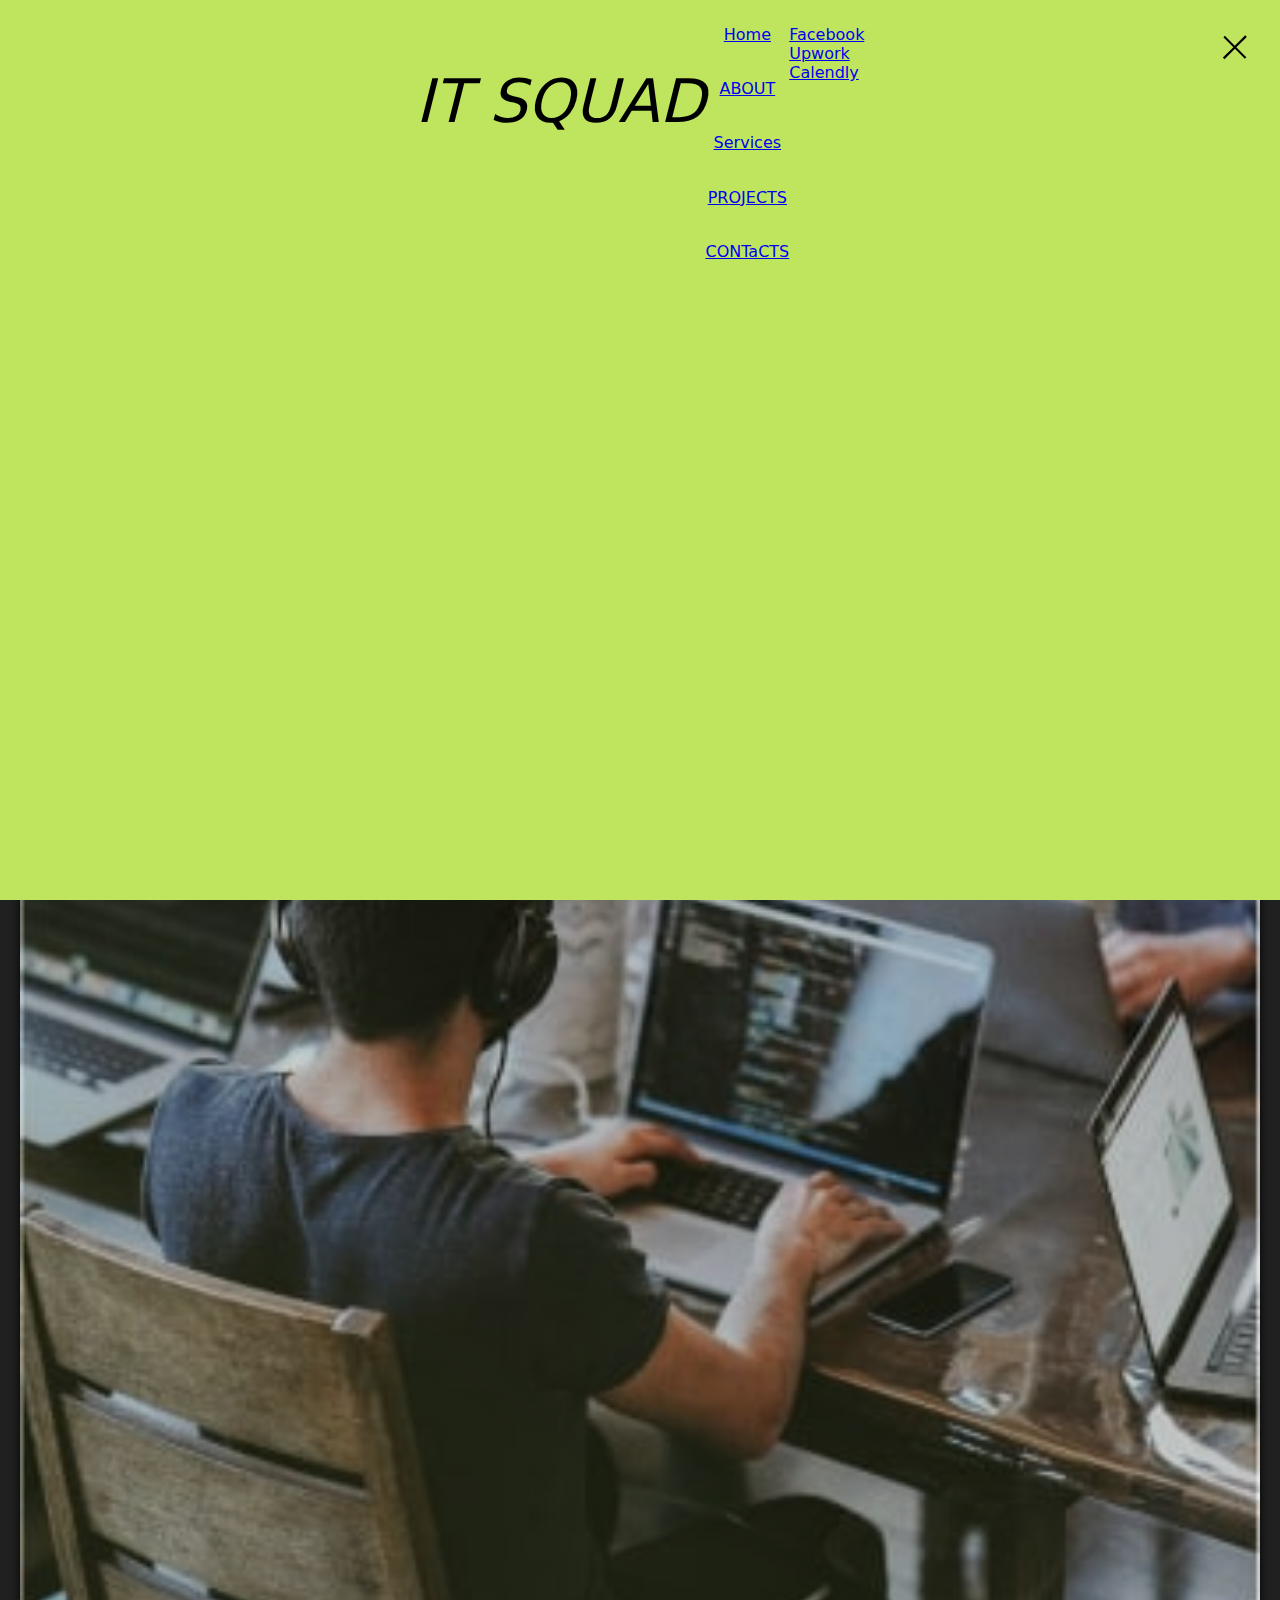
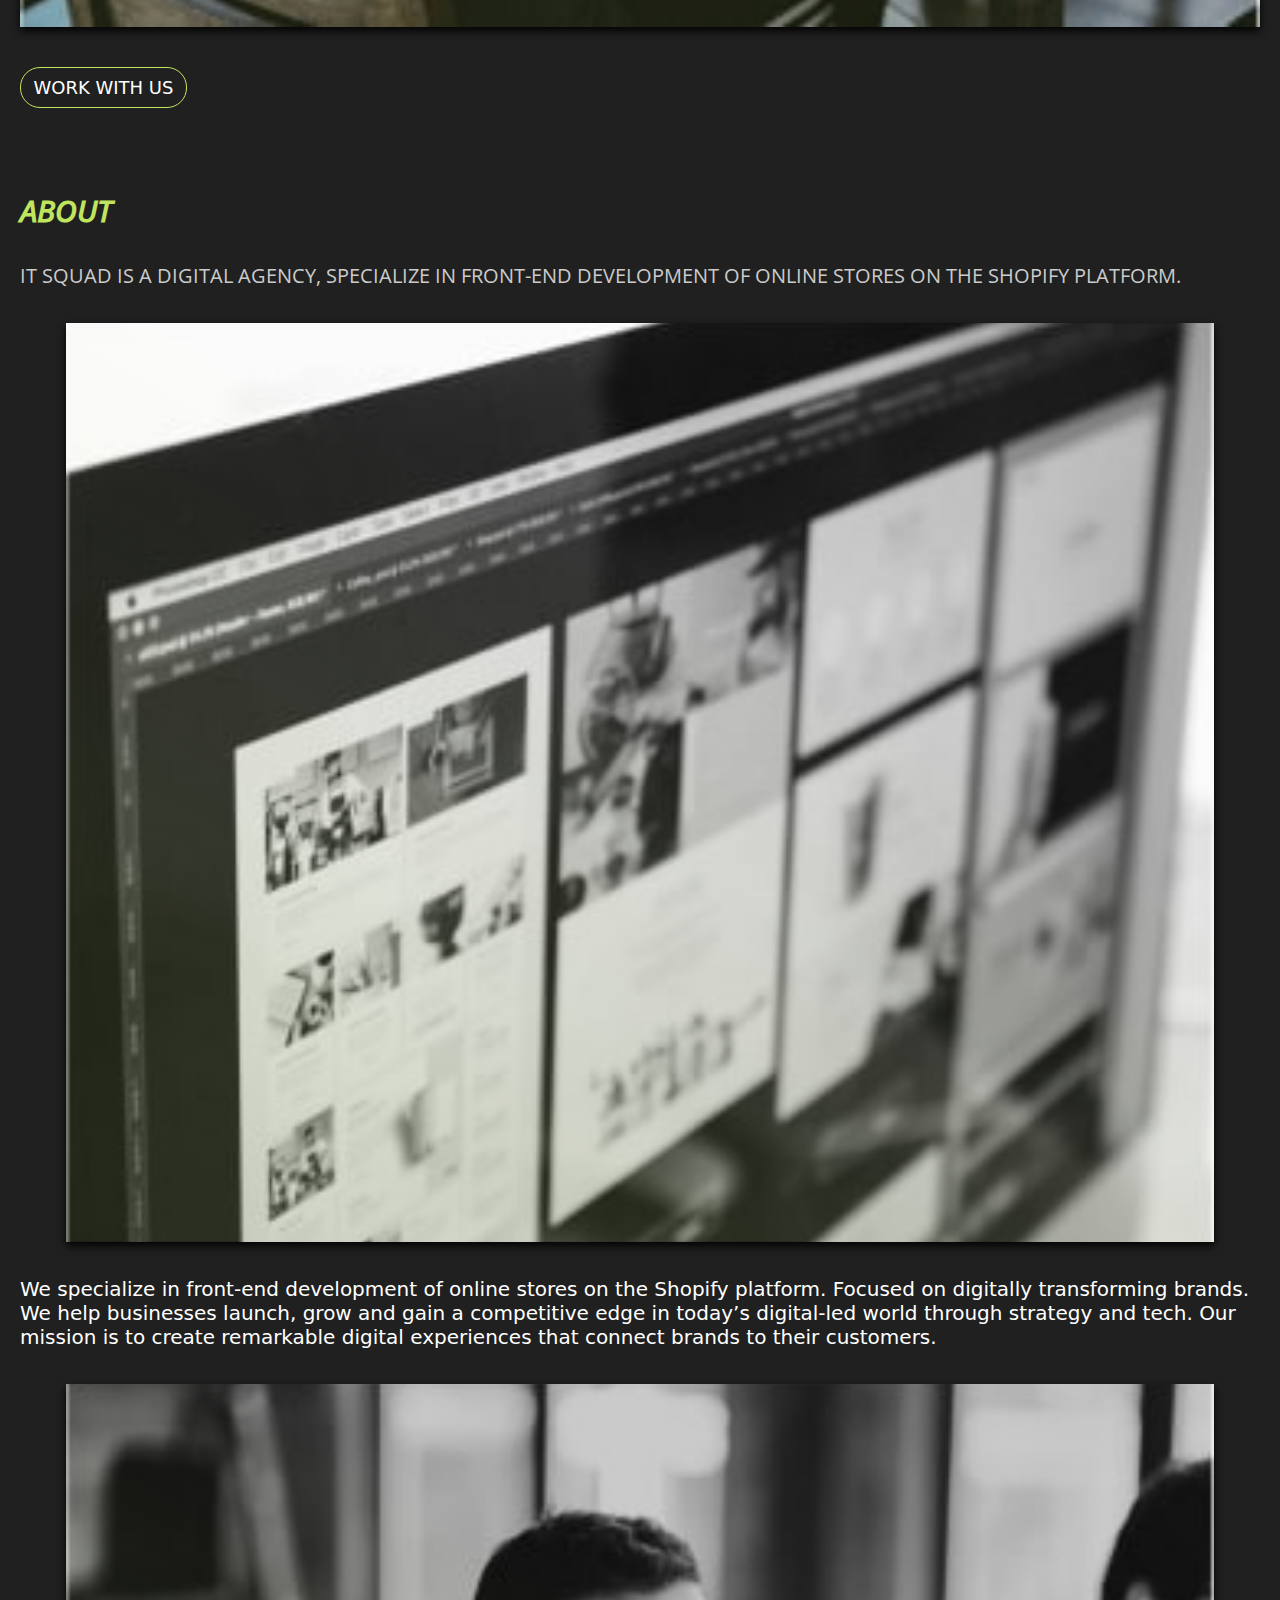
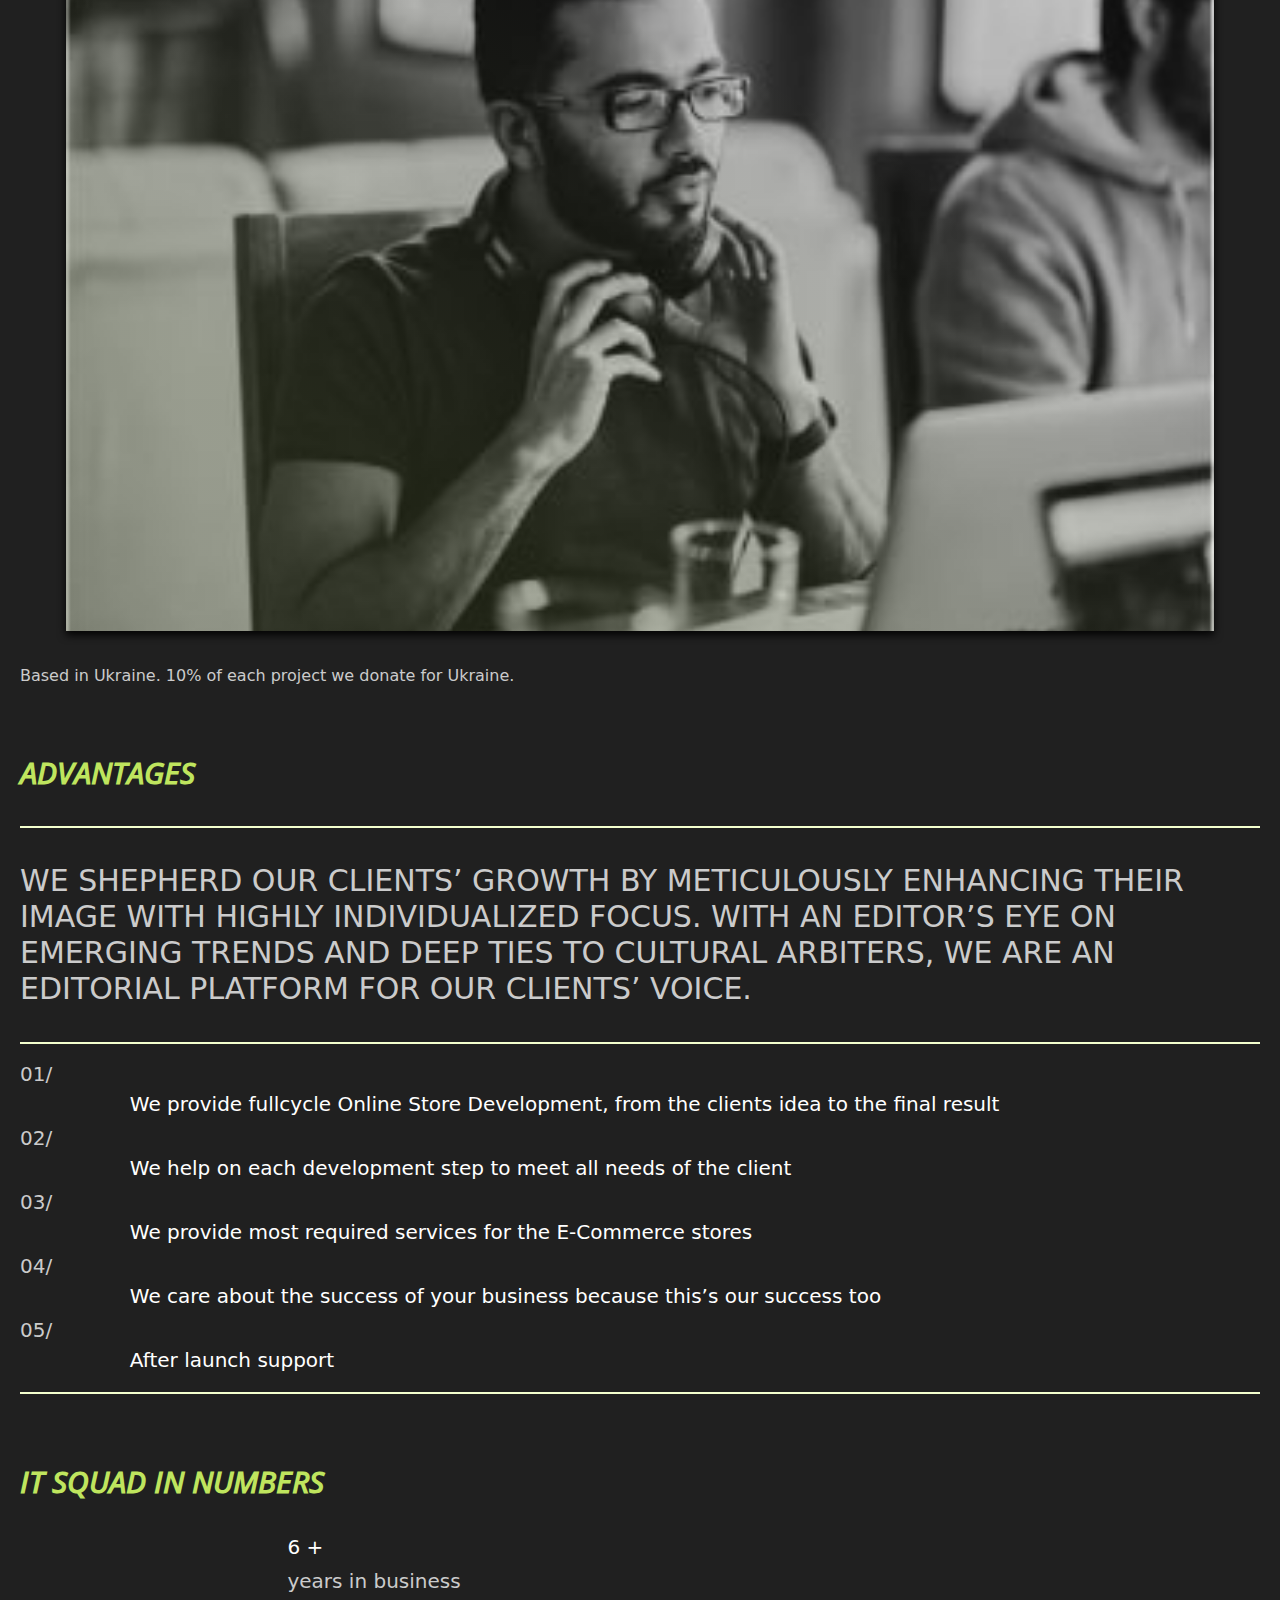
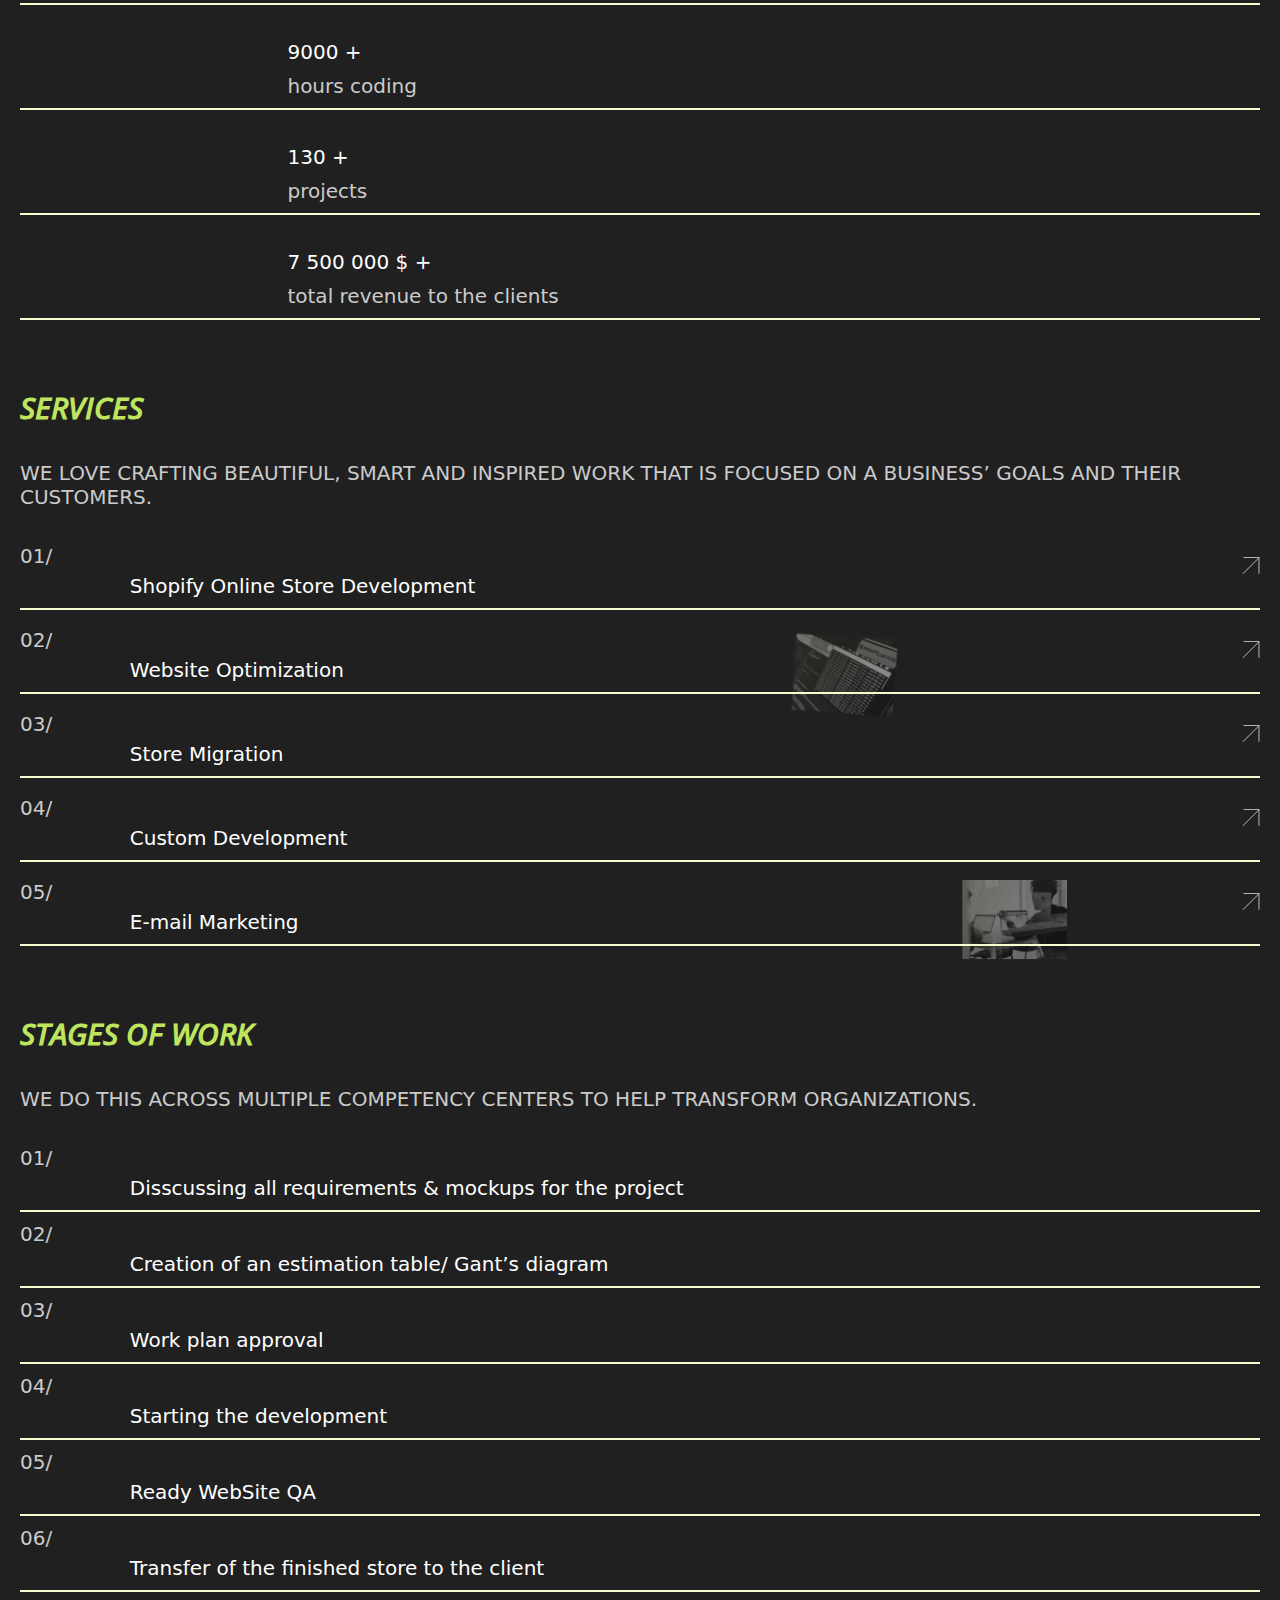
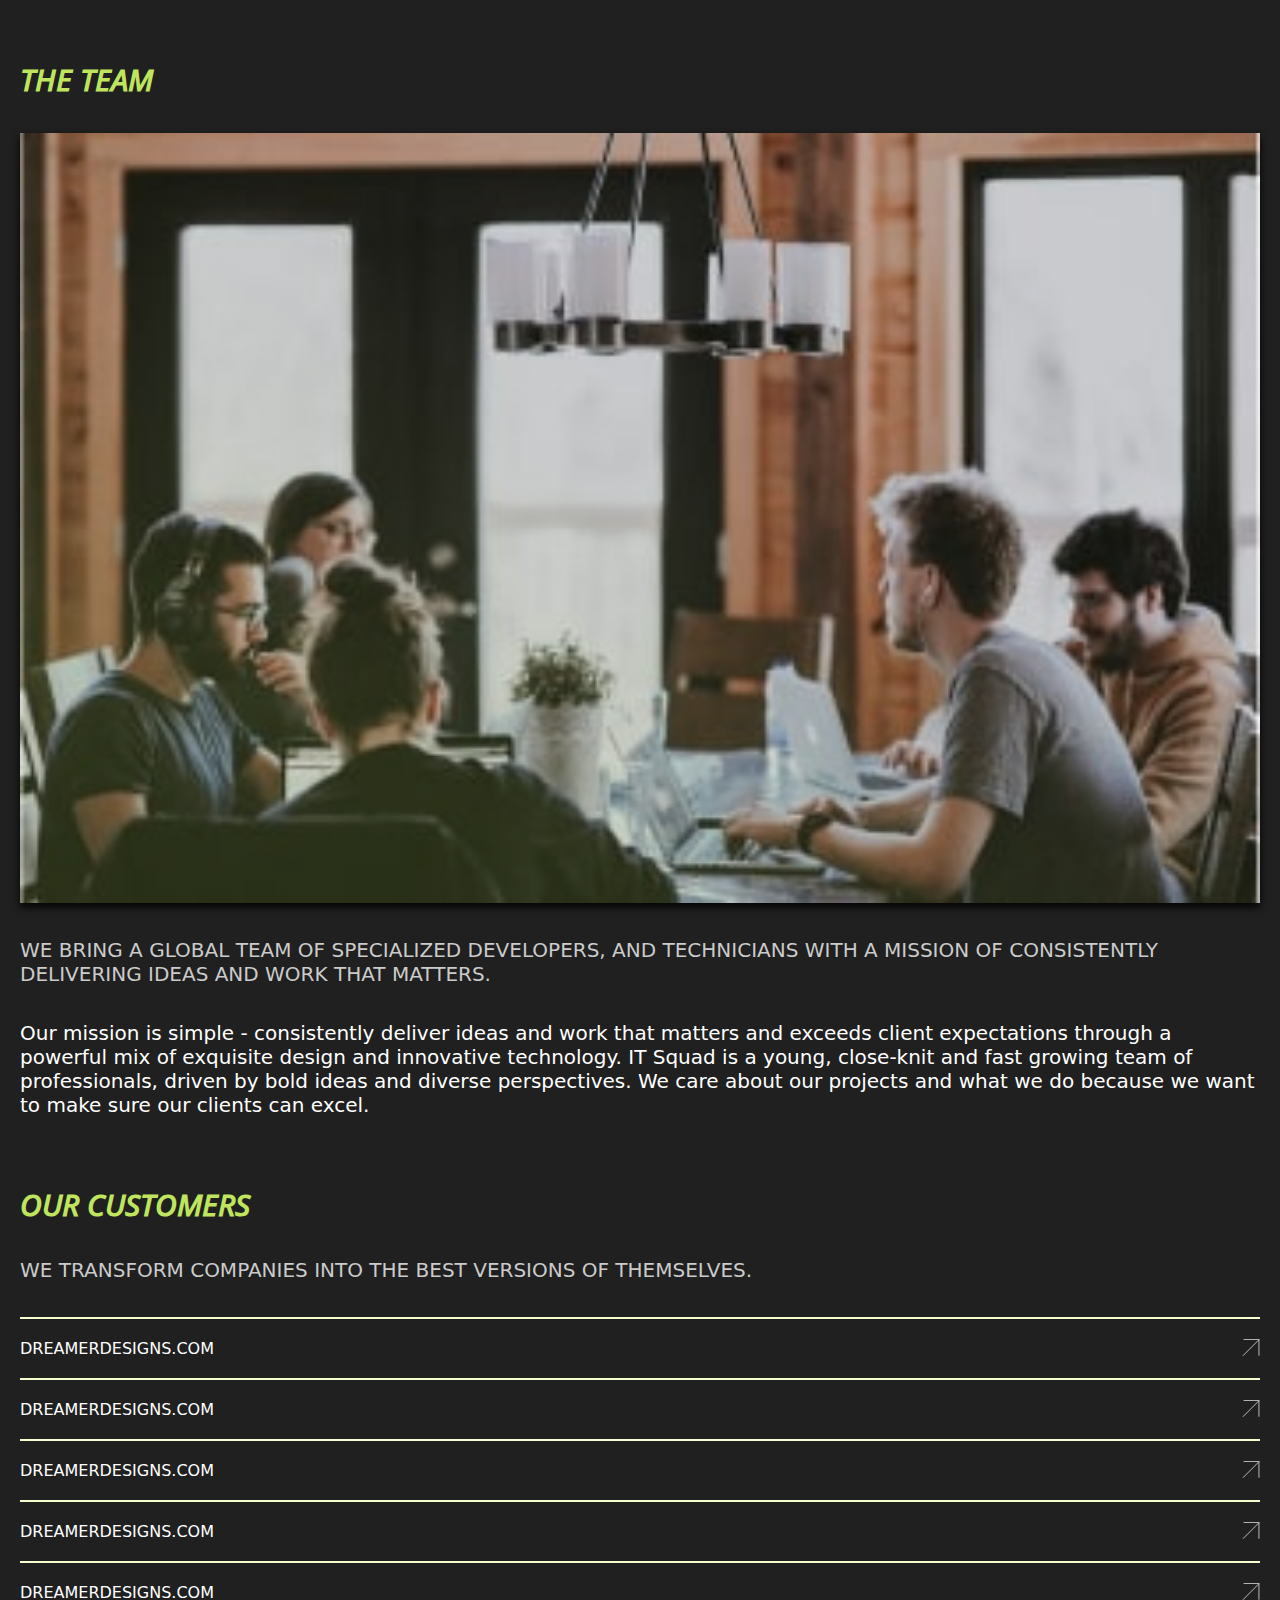
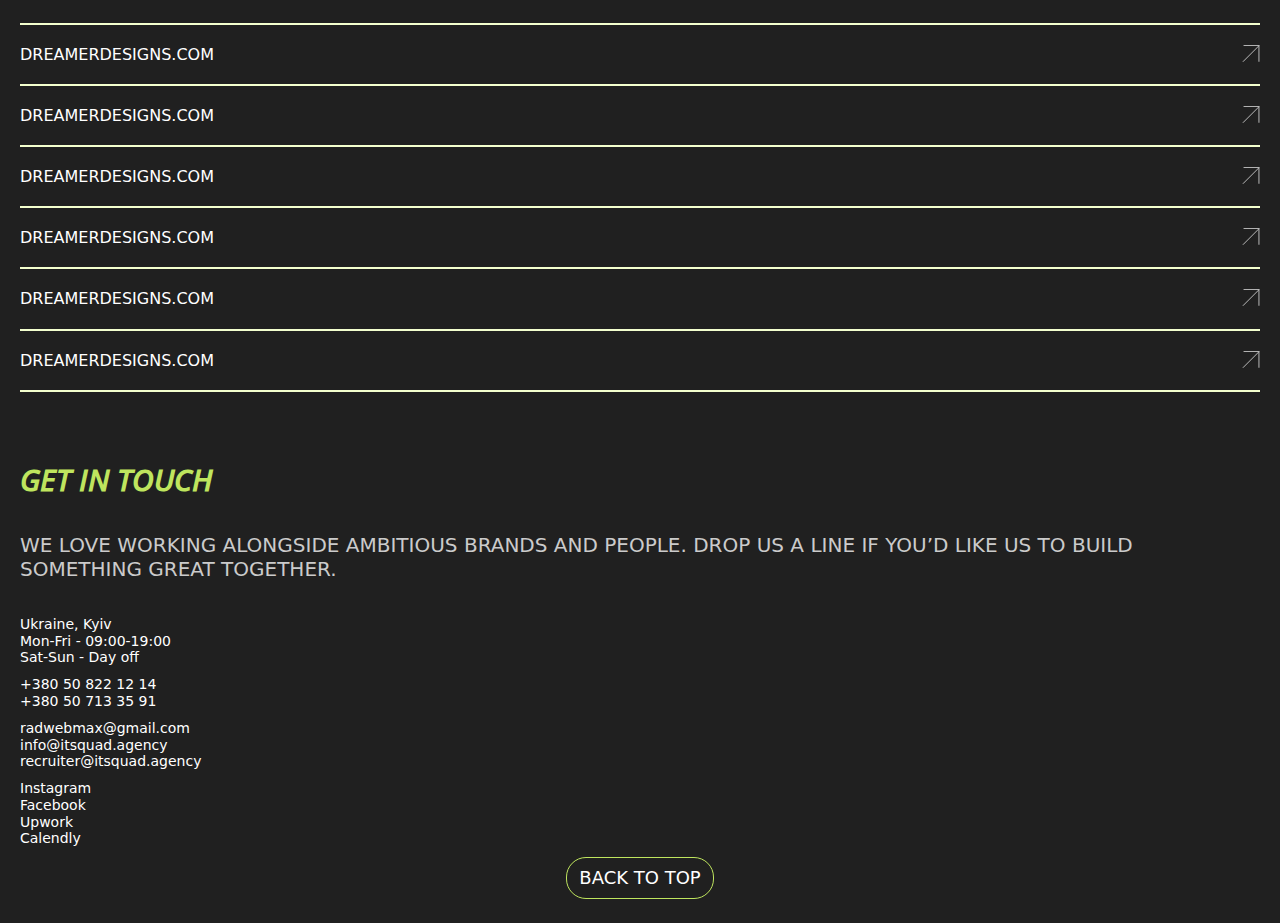
==== commit 739b87a0: "2.1.0" ====
--- a/index.html
+++ b/index.html
@@ -22,11 +22,44 @@
                             </a>
                         </li>
                         <li class="header__item">
-                            <svg class="header__btn-menu-open">
-                                <use href="./images/icons.svg#icon-menu-open"></use>
-                            </svg>
-                        </li>
-                    </ul>
+                            <button class="header__btn-mobile-menu js-open-menu">
+                                <svg class="header__btn-menu-open">
+                                    <use href="./images/icons.svg#icon-menu-open"></use>
+                                </svg>
+                            </button>
+                        </li>
+                    </ul>
+                    <div class="header-mobile__menu js-menu-container">
+                        <div class="header-mobile__container">
+                            <button class="header-mobile__btn-close js-close-menu">
+                                <svg class="header-mobile__img">
+                                    <use href="./images/icons.svg#icon-btn-close"></use>
+                                </svg>
+                            </button>
+                            <h2 class="header-mobile__title">IT Squad</h2>
+                            <ul class="header-mobile__list">
+                                <li class="header-mobile__item"><a href="#" class="header-mobile__link">Home</a></li>
+                                <li class="header-mobile__item"><a href="#" class="header-mobile__link">ABOUT</a></li>
+                                <li class="header-mobile__item"><a href="#" class="header-mobile__link">Services</a>
+                                </li>
+                                <li class="header-mobile__item"><a href="#" class="header-mobile__link">PROJECTS</a>
+                                </li>
+                                <li class="header-mobile__item"><a href="#" class="header-mobile__link">CONTaCTS</a>
+                                </li>
+                            </ul>
+                            <ul class="header-mobile__list-social">
+                                <li class="header-mobile__item-social"><a href="#"
+                                        class="header-mobile__link-social">Facebook</a>
+                                </li>
+                                <li class="header-mobile__item-social"><a href="#"
+                                        class="header-mobile__link-social">Upwork</a>
+                                </li>
+                                <li class="header-mobile__item-social"><a href="#"
+                                        class="header-mobile__link-social">Calendly</a>
+                                </li>
+                            </ul>
+                        </div>
+                    </div>
                 </div>
             </div>
         </header>
@@ -449,6 +482,7 @@
                 </a>
             </div>
         </footer>
+        <script src="./js/mobile-menu.js"></script>
     </body>
 
 </html>--- a/css/main.min.css
+++ b/css/main.min.css
@@ -1 +1 @@
-:root{--background-color: #202020;--accent-color: #bfe55e;--sub-title: #cbcbcb;--text: #ffffff}@font-face{font-family:"Inter";src:url(../fonts/Inter-Regular.woff),url(../fonts/Inter-Regular.woff2);font-weight:400}@font-face{font-family:"Inter";src:url(../fonts/Inter-SemiBold.woff),url(../fonts/Inter-SemiBold.woff2);font-weight:600}@font-face{font-family:"OpenSans";src:url(../fonts/OpenSans-Light.woff),url(../fonts/OpenSans-Light.woff2);font-weight:300}@font-face{font-family:"OpenSans";src:url(../fonts/OpenSans-Medium.woff),url(../fonts/OpenSans-Medium.woff2);font-weight:500}@font-face{font-family:"OpenSans";src:url(../fonts/OpenSans-MediumItalic.woff),url(../fonts/OpenSans-MediumItalic.woff2);font-weight:500;font-style:italic}@font-face{font-family:"OpenSans";src:url(../fonts/OpenSans-Regular.woff),url(../fonts/OpenSans-Regular.woff2);font-weight:400}/*! modern-normalize v1.1.0 | MIT License | https://github.com/sindresorhus/modern-normalize */*,::after,::before{-webkit-box-sizing:border-box;box-sizing:border-box}html{-moz-tab-size:4;-o-tab-size:4;tab-size:4}html{line-height:1.15;-webkit-text-size-adjust:100%}body{margin:0}body{font-family:system-ui,-apple-system,"Segoe UI",Roboto,Helvetica,Arial,sans-serif,"Apple Color Emoji","Segoe UI Emoji"}hr{height:0;color:inherit}abbr[title]{-webkit-text-decoration:underline dotted;text-decoration:underline dotted}b,strong{font-weight:bolder}code,kbd,pre,samp{font-family:ui-monospace,SFMono-Regular,Consolas,"Liberation Mono",Menlo,monospace;font-size:1em}small{font-size:80%}sub,sup{font-size:75%;line-height:0;position:relative;vertical-align:baseline}sub{bottom:-0.25em}sup{top:-0.5em}table{text-indent:0;border-color:inherit}button,input,optgroup,select,textarea{font-family:inherit;font-size:100%;line-height:1.15;margin:0}button,select{text-transform:none}[type=button],[type=reset],[type=submit],button{-webkit-appearance:button}::-moz-focus-inner{border-style:none;padding:0}:-moz-focusring{outline:1px dotted ButtonText}:-moz-ui-invalid{box-shadow:none}legend{padding:0}progress{vertical-align:baseline}::-webkit-inner-spin-button,::-webkit-outer-spin-button{height:auto}[type=search]{-webkit-appearance:textfield;outline-offset:-2px}::-webkit-search-decoration{-webkit-appearance:none}::-webkit-file-upload-button{-webkit-appearance:button;font:inherit}summary{display:list-item}h1,h2,h3,h4,h5,h6,p{padding:0;margin:0}ol,ul{list-style:none;margin:0;padding:0}img{display:block;width:100%;height:auto}.link{text-decoration:none;color:inherit}[class$=__container]{padding-left:20px;padding-right:20px;margin-left:auto;margin-right:auto}body{background-color:var(--background-color);color:var(--text);font-weight:400;font-style:normal;line-height:1.2}.title{font-family:"OpenSans",sans-serif;font-size:1.875rem;text-transform:uppercase;color:var(--accent-color);font-style:italic}.btn{padding:.562rem .781rem;border:1px solid var(--accent-color);border-radius:20px;background-color:var(--background-color);color:var(--text);font-size:1.125rem;line-height:1.2;text-transform:uppercase;cursor:pointer}.header__wrapper{padding-top:25px}.header__list{display:-webkit-box;display:-ms-flexbox;display:flex;-webkit-box-pack:justify;-ms-flex-pack:justify;justify-content:space-between}.header__logo-image{width:7.25rem;height:2.25rem}.header__btn-menu-open{width:1.5rem;height:2.25rem;fill:#04c065}.header__btn-menu-open>use{fill:#04c065}.heroise{padding-top:2.813rem}.heroise__title{font-style:italic;font-weight:500;font-size:3.75rem;margin-bottom:1.875rem}.heroise__sub-title{font-size:1.25rem;text-transform:uppercase;font-weight:400;margin-bottom:4.375rem}.heroise__accents-text{color:var(--accent-color);font-style:italic}.heroise_wrapper-img{display:block;position:relative;-webkit-filter:drop-shadow(0px 4px 4px rgba(0, 0, 0, 0.95));filter:drop-shadow(0px 4px 4px rgba(0, 0, 0, 0.95));margin-bottom:2.5rem}.heroise_wrapper-img::before{content:"";position:absolute;top:0;left:0;z-index:2;display:block;width:100%;height:100%;background:linear-gradient(29.58deg, rgba(191, 229, 95, 0.075) 22.75%, rgba(217, 217, 217, 0) 64%)}.about{padding-top:5.312rem}.about__title{margin-bottom:2.187rem}.about__sub-title{font-family:"OpenSans",sans-serif;font-size:1.25rem;text-transform:uppercase;color:var(--sub-title);margin-bottom:2.187rem}.about__wrapper-img{margin:0 auto 2.187rem;width:89.744vw;padding-top:calc(89.744vw - 18.57%);background-color:#0e0c0c;background-image:linear-gradient(29.58deg, rgba(191, 229, 95, 0.1) 22.75%, rgba(217, 217, 217, 0) 64%),url(../images/picture/about/about.jpg);background-size:cover;background-position:center;background-repeat:no-repeat;-webkit-filter:drop-shadow(0px 4px 4px rgba(0, 0, 0, 0.95));filter:drop-shadow(0px 4px 4px rgba(0, 0, 0, 0.95))}@media(min-device-pixel-ratio: 2),(-webkit-min-device-pixel-ratio: 2),(min-resolution: 192dpi),(min-resolution: 2dppx){.about__wrapper-img{background-image:linear-gradient(29.58deg, rgba(191, 229, 95, 0.1) 22.75%, rgba(217, 217, 217, 0) 64%),url(../images/picture/about/about@2x.jpg)}}@media(min-device-pixel-ratio: 3),(-webkit-min-device-pixel-ratio: 3),(min-resolution: 288dpi),(min-resolution: 3dppx){.about__wrapper-img{background-image:linear-gradient(29.58deg, rgba(191, 229, 95, 0.1) 22.75%, rgba(217, 217, 217, 0) 64%),url(../images/picture/about/about@3x.jpg)}}.about__wrapper-img-2{margin:0 auto 2.187rem;width:89.744vw;padding-top:calc(89.744vw - 24.29%);-webkit-filter:drop-shadow(0px 4px 4px rgba(0, 0, 0, 0.95));filter:drop-shadow(0px 4px 4px rgba(0, 0, 0, 0.95));background-color:#0e0c0c;background-image:linear-gradient(29.58deg, rgba(191, 229, 95, 0.1) 22.75%, rgba(217, 217, 217, 0) 64%),url(../images/picture/about/about-2.jpg);background-size:cover;background-position:center;background-repeat:no-repeat}@media(min-device-pixel-ratio: 2),(-webkit-min-device-pixel-ratio: 2),(min-resolution: 192dpi),(min-resolution: 2dppx){.about__wrapper-img-2{background-image:linear-gradient(29.58deg, rgba(191, 229, 95, 0.1) 22.75%, rgba(217, 217, 217, 0) 64%),url(../images/picture/about/about-2@2x.jpg)}}@media(min-device-pixel-ratio: 3),(-webkit-min-device-pixel-ratio: 3),(min-resolution: 288dpi),(min-resolution: 3dppx){.about__wrapper-img-2{background-image:linear-gradient(29.58deg, rgba(191, 229, 95, 0.1) 22.75%, rgba(217, 217, 217, 0) 64%),url(../images/picture/about/about-2@3x.jpg)}}.about__text{font-size:1.25rem;margin-bottom:2.187rem}.about_text-gray{color:var(--sub-title)}.advantages{padding-top:4.372rem}.advantages__title{margin-bottom:2.187rem}.advantages__title::after{display:block;content:"";width:100%;height:1px;border:1px solid #f3ffce;-webkit-transform:rotate(180deg);transform:rotate(180deg);margin-top:2.187rem}.advantages__text{text-transform:uppercase;font-size:1.875rem;color:var(--sub-title);margin-bottom:1.1rem}.advantages__text::after{display:block;content:"";width:100%;height:1px;border:1px solid #f3ffce;-webkit-transform:rotate(180deg);transform:rotate(180deg);margin-top:2.187rem}.list__numbers{font-size:1.25rem;color:var(--sub-title);margin-bottom:.375rem}.list__text{margin-bottom:.625rem;font-size:1.25rem;width:82.29%;margin-right:8.855%;margin-left:8.855%}.list__advantages-item:last-child::after{display:block;content:"";width:100%;height:1px;border:1px solid #f3ffce;-webkit-transform:rotate(180deg);transform:rotate(180deg)}.list__advantages-item:last-child>.list__text{margin-bottom:1.25rem}.numbers{padding-top:4.375rem}.numbers__title{margin-bottom:2.187rem}.numbers__item::after{display:block;content:"";width:100%;height:1px;border:1px solid #f3ffce;-webkit-transform:rotate(180deg);transform:rotate(180deg);margin-top:.625rem;margin-bottom:2.187rem}.numbers__item:last-child::after{display:block;content:"";width:100%;height:1px;border:1px solid #f3ffce;-webkit-transform:rotate(180deg);transform:rotate(180deg);margin-top:.625rem;margin-bottom:0}.numbers__wrapper-text{margin-left:21.57%}.numbers__text-numbers{font-size:1.25rem;margin-bottom:.625rem}.numbers__text{color:var(--sub-title);font-size:1.25rem}.services{padding-top:4.375rem}.services__title{margin-bottom:2.187rem}.services__text{font-size:1.25rem;margin-bottom:2.187rem;color:var(--sub-title);text-transform:uppercase}.list__services-image{position:absolute;right:0;bottom:2.187rem;width:1.125rem;height:1.125rem;stroke:var(--sub-title)}.list__item-relative{position:relative}.list__item-after{margin-bottom:1.125rem}.list__item-after:nth-child(2)::before{z-index:-1;position:absolute;display:inline-block;content:"";width:100%;min-height:80px;background-image:linear-gradient(146.53deg, rgba(191, 229, 95, 0.015) 36.82%, rgba(255, 255, 255, 0) 80.1%),url(../../images/picture/services/Rectangle-37-min.png);background-size:6.562rem 5rem;background-repeat:no-repeat;background-position:68% 0;-webkit-transform:rotate(2deg);transform:rotate(2deg)}.list__item-after:last-child{margin-bottom:0}.list__item-after:last-child::before{z-index:-1;position:absolute;display:inline-block;content:"";width:100%;min-height:80px;background-image:linear-gradient(146.53deg, rgba(191, 229, 95, 0.015) 36.82%, rgba(255, 255, 255, 0) 80.1%),url(../../images/picture/services/Rectangle-38-min.png);background-size:6.562rem 5rem;background-repeat:no-repeat;background-position:83% 0}.list__item-after::after{display:block;content:"";width:100%;height:1px;border:1px solid #f3ffce;-webkit-transform:rotate(180deg);transform:rotate(180deg)}@media(min-device-pixel-ratio: 2),(-webkit-min-device-pixel-ratio: 2),(min-resolution: 192dpi),(min-resolution: 2dppx){.list__item-after:nth-child(2)::before{background-image:linear-gradient(146.53deg, rgba(191, 229, 95, 0.015) 36.82%, rgba(255, 255, 255, 0) 80.1%),url(../../images/picture/services/Rectangle-37@2x-min.png)}}@media(min-device-pixel-ratio: 3),(-webkit-min-device-pixel-ratio: 3),(min-resolution: 288dpi),(min-resolution: 3dppx){.list__item-after:nth-child(2)::before{background-image:linear-gradient(146.53deg, rgba(191, 229, 95, 0.015) 36.82%, rgba(255, 255, 255, 0) 80.1%),url(../../images/picture/services/Rectangle-37@3x-min.png)}}@media(min-device-pixel-ratio: 2),(-webkit-min-device-pixel-ratio: 2),(min-resolution: 192dpi),(min-resolution: 2dppx){.list__item-after:last-child::before{background-image:linear-gradient(146.53deg, rgba(191, 229, 95, 0.015) 36.82%, rgba(255, 255, 255, 0) 80.1%),url(../../images/picture/services/Rectangle-38@2x-min.png)}}@media(min-device-pixel-ratio: 3),(-webkit-min-device-pixel-ratio: 3),(min-resolution: 288dpi),(min-resolution: 3dppx){.list__item-after:last-child::before{background-image:linear-gradient(146.53deg, rgba(191, 229, 95, 0.015) 36.82%, rgba(255, 255, 255, 0) 80.1%),url(../../images/picture/services/Rectangle-38@3x-min.png)}}.work{padding-top:4.375rem}.work__title{margin-bottom:2.187rem}.work__subtitle{margin-bottom:2.187rem;font-size:1.25rem;color:var(--sub-title);text-transform:uppercase}.work__item::after{display:block;content:"";width:100%;height:1px;border:1px solid #f3ffce;-webkit-transform:rotate(180deg);transform:rotate(180deg);margin-bottom:.625rem}.work__item:last-child::after{display:block;content:"";width:100%;height:1px;border:1px solid #f3ffce;-webkit-transform:rotate(180deg);transform:rotate(180deg);margin-bottom:0}.team{padding-top:4.375rem}.team__title{margin-bottom:2.187rem}.team__image-wrapper{display:block;position:relative;margin-bottom:2.187rem;-webkit-filter:drop-shadow(0px 4px 4px rgba(0, 0, 0, 0.95));filter:drop-shadow(0px 4px 4px rgba(0, 0, 0, 0.95))}.team__image-wrapper::before{content:"";position:absolute;top:0;left:0;z-index:2;display:block;width:100%;height:100%;background:linear-gradient(29.58deg, rgba(191, 229, 95, 0.075) 22.75%, rgba(217, 217, 217, 0) 64%)}.team__subtitle{margin-bottom:2.187rem;font-size:1.25rem;color:var(--sub-title);text-transform:uppercase}.team__text{font-size:1.25rem}.customers{padding-top:4.375rem}.customers__title{margin-bottom:2.187rem}.customers__sub-title{margin-bottom:2.187rem;font-size:1.25rem;color:var(--sub-title);text-transform:uppercase}.customers__item{position:relative}.customers__item::after{display:block;content:"";width:100%;height:1px;border:1px solid #f3ffce;-webkit-transform:rotate(180deg);transform:rotate(180deg)}.customers__item:first-child::before{display:block;content:"";width:100%;height:1px;border:1px solid #f3ffce;-webkit-transform:rotate(180deg);transform:rotate(180deg)}.customers__item:last-child::after{margin-bottom:0}.customers__btn{position:absolute;right:0;bottom:auto;width:1.125rem;height:1.125rem;stroke:var(--sub-title)}.customers__check{position:absolute;width:1px;height:1px;margin:-1px;border:0;padding:0;white-space:nowrap;-webkit-clip-path:inset(100%);clip-path:inset(100%);clip:rect(0 0 0 0);overflow:hidden}.customers__check:checked~.customers__text{display:block}.customers__check:checked+.customers__title-list{background-color:#174131}.customers__text{display:none;padding:1rem}.customers__title-list{position:relative;display:block;padding:1.25rem 0;text-transform:uppercase;cursor:pointer}.footer{padding-top:4.375rem;padding-bottom:1.5rem;font-size:.875rem;color:var(--text)}.footer_title{margin-bottom:2.187rem}.footer__sub-title{margin-bottom:2.187rem;font-size:1.25rem;color:var(--sub-title);text-transform:uppercase}.footer__address{text-decoration:none;font-style:normal;margin-bottom:.625rem;max-width:10.25rem}.footer__list{color:var(--text);text-decoration:none;max-width:10.25rem}.footer__item{text-decoration:none;margin-bottom:.625rem}.footer__contact{text-decoration:none;color:var(--text)}.social__link{text-decoration:none;color:var(--text)}.footer__btn{display:block;margin:0 auto}.footer__button-top{text-decoration:none}/*# sourceMappingURL=main.min.css.map */+:root{--background-color: #202020;--accent-color: #bfe55e;--sub-title: #cbcbcb;--text: #ffffff}@font-face{font-family:"Inter";src:url(../fonts/Inter-Regular.woff),url(../fonts/Inter-Regular.woff2);font-weight:400}@font-face{font-family:"Inter";src:url(../fonts/Inter-SemiBold.woff),url(../fonts/Inter-SemiBold.woff2);font-weight:600}@font-face{font-family:"OpenSans";src:url(../fonts/OpenSans-Light.woff),url(../fonts/OpenSans-Light.woff2);font-weight:300}@font-face{font-family:"OpenSans";src:url(../fonts/OpenSans-Medium.woff),url(../fonts/OpenSans-Medium.woff2);font-weight:500}@font-face{font-family:"OpenSans";src:url(../fonts/OpenSans-MediumItalic.woff),url(../fonts/OpenSans-MediumItalic.woff2);font-weight:500;font-style:italic}@font-face{font-family:"OpenSans";src:url(../fonts/OpenSans-Regular.woff),url(../fonts/OpenSans-Regular.woff2);font-weight:400}/*! modern-normalize v1.1.0 | MIT License | https://github.com/sindresorhus/modern-normalize */*,::after,::before{-webkit-box-sizing:border-box;box-sizing:border-box}html{-moz-tab-size:4;-o-tab-size:4;tab-size:4}html{line-height:1.15;-webkit-text-size-adjust:100%}body{margin:0}body{font-family:system-ui,-apple-system,"Segoe UI",Roboto,Helvetica,Arial,sans-serif,"Apple Color Emoji","Segoe UI Emoji"}hr{height:0;color:inherit}abbr[title]{-webkit-text-decoration:underline dotted;text-decoration:underline dotted}b,strong{font-weight:bolder}code,kbd,pre,samp{font-family:ui-monospace,SFMono-Regular,Consolas,"Liberation Mono",Menlo,monospace;font-size:1em}small{font-size:80%}sub,sup{font-size:75%;line-height:0;position:relative;vertical-align:baseline}sub{bottom:-0.25em}sup{top:-0.5em}table{text-indent:0;border-color:inherit}button,input,optgroup,select,textarea{font-family:inherit;font-size:100%;line-height:1.15;margin:0}button,select{text-transform:none}[type=button],[type=reset],[type=submit],button{-webkit-appearance:button}::-moz-focus-inner{border-style:none;padding:0}:-moz-focusring{outline:1px dotted ButtonText}:-moz-ui-invalid{box-shadow:none}legend{padding:0}progress{vertical-align:baseline}::-webkit-inner-spin-button,::-webkit-outer-spin-button{height:auto}[type=search]{-webkit-appearance:textfield;outline-offset:-2px}::-webkit-search-decoration{-webkit-appearance:none}::-webkit-file-upload-button{-webkit-appearance:button;font:inherit}summary{display:list-item}h1,h2,h3,h4,h5,h6,p{padding:0;margin:0}ol,ul{list-style:none;margin:0;padding:0}img{display:block;width:100%;height:auto}.link{text-decoration:none;color:inherit}[class$=__container]{padding-left:20px;padding-right:20px;margin-left:auto;margin-right:auto}body{background-color:var(--background-color);color:var(--text);font-weight:400;font-style:normal;line-height:1.2}.title{font-family:"OpenSans",sans-serif;font-size:1.875rem;text-transform:uppercase;color:var(--accent-color);font-style:italic}.btn{padding:.562rem .781rem;border:1px solid var(--accent-color);border-radius:20px;background-color:var(--background-color);color:var(--text);font-size:1.125rem;line-height:1.2;text-transform:uppercase;cursor:pointer}.visually-hidden{position:absolute;width:1px;height:1px;margin:-1px;border:0;padding:0;white-space:nowrap;-webkit-clip-path:inset(100%);clip-path:inset(100%);clip:rect(0 0 0 0);overflow:hidden}.header__wrapper{padding-top:25px}.header__list{display:-webkit-box;display:-ms-flexbox;display:flex;-webkit-box-pack:justify;-ms-flex-pack:justify;justify-content:space-between}.header__logo-image{width:7.25rem;height:2.25rem}.header__btn-menu-open{width:1.5rem;height:2.25rem;fill:#04c065}.header__btn-menu-open>use{fill:#04c065}.header__btn-mobile-menu{width:3.125rem;height:3.125rem;border:none;background-color:rgba(0,0,0,0)}.header{position:relative}.header-mobile__menu{position:absolute;right:0;top:0;z-index:900;width:100%;height:100vh;background-color:var(--accent-color)}.header-mobile__menu.is-open{opacity:0;visibility:hidden;pointer-events:none;-webkit-transition:opacity 250ms cubic-bezier(0.4, 0, 0.2, 1),visibility 250ms cubic-bezier(0.4, 0, 0.2, 1);transition:opacity 250ms cubic-bezier(0.4, 0, 0.2, 1),visibility 250ms cubic-bezier(0.4, 0, 0.2, 1)}.header-mobile__container{position:relative;display:-webkit-box;display:-ms-flexbox;display:flex;-ms-flex-wrap:wrap;flex-wrap:wrap;-webkit-box-align:space-between;-ms-flex-align:space-between;align-items:space-between;-webkit-box-pack:center;-ms-flex-pack:center;justify-content:center;padding-top:25px;height:100%}.header-mobile__img{width:2.812rem;height:2.812rem}.header-mobile__btn-close{position:absolute;right:0;display:inline-block;padding:0;border:rgba(0,0,0,0);background-color:rgba(0,0,0,0);-webkit-transform:translate(-50%, 0);transform:translate(-50%, 0)}.header-mobile__title{font-style:italic;text-align:center;font-weight:500;font-size:3.75rem;color:#000;text-transform:uppercase;margin-top:2.5rem}.header-mobile__list{display:-webkit-box;display:-ms-flexbox;display:flex;-webkit-box-orient:vertical;-webkit-box-direction:normal;-ms-flex-direction:column;flex-direction:column;-webkit-box-align:center;-ms-flex-align:center;align-items:center;-ms-flex-wrap:wrap;flex-wrap:wrap;row-gap:2.187rem}.heroise{padding-top:2.813rem}.heroise__title{font-style:italic;font-weight:500;font-size:3.75rem;margin-bottom:1.875rem}.heroise__sub-title{font-size:1.25rem;text-transform:uppercase;font-weight:400;margin-bottom:4.375rem}.heroise__accents-text{color:var(--accent-color);font-style:italic}.heroise_wrapper-img{display:block;position:relative;-webkit-filter:drop-shadow(0px 4px 4px rgba(0, 0, 0, 0.95));filter:drop-shadow(0px 4px 4px rgba(0, 0, 0, 0.95));margin-bottom:2.5rem}.heroise_wrapper-img::before{content:"";position:absolute;top:0;left:0;z-index:2;display:block;width:100%;height:100%;background:linear-gradient(29.58deg, rgba(191, 229, 95, 0.075) 22.75%, rgba(217, 217, 217, 0) 64%)}.about{padding-top:5.312rem}.about__title{margin-bottom:2.187rem}.about__sub-title{font-family:"OpenSans",sans-serif;font-size:1.25rem;text-transform:uppercase;color:var(--sub-title);margin-bottom:2.187rem}.about__wrapper-img{margin:0 auto 2.187rem;width:89.744vw;padding-top:calc(89.744vw - 18.57%);background-color:#0e0c0c;background-image:linear-gradient(29.58deg, rgba(191, 229, 95, 0.1) 22.75%, rgba(217, 217, 217, 0) 64%),url(../images/picture/about/about.jpg);background-size:cover;background-position:center;background-repeat:no-repeat;-webkit-filter:drop-shadow(0px 4px 4px rgba(0, 0, 0, 0.95));filter:drop-shadow(0px 4px 4px rgba(0, 0, 0, 0.95))}@media(min-device-pixel-ratio: 2),(-webkit-min-device-pixel-ratio: 2),(min-resolution: 192dpi),(min-resolution: 2dppx){.about__wrapper-img{background-image:linear-gradient(29.58deg, rgba(191, 229, 95, 0.1) 22.75%, rgba(217, 217, 217, 0) 64%),url(../images/picture/about/about@2x.jpg)}}@media(min-device-pixel-ratio: 3),(-webkit-min-device-pixel-ratio: 3),(min-resolution: 288dpi),(min-resolution: 3dppx){.about__wrapper-img{background-image:linear-gradient(29.58deg, rgba(191, 229, 95, 0.1) 22.75%, rgba(217, 217, 217, 0) 64%),url(../images/picture/about/about@3x.jpg)}}.about__wrapper-img-2{margin:0 auto 2.187rem;width:89.744vw;padding-top:calc(89.744vw - 24.29%);-webkit-filter:drop-shadow(0px 4px 4px rgba(0, 0, 0, 0.95));filter:drop-shadow(0px 4px 4px rgba(0, 0, 0, 0.95));background-color:#0e0c0c;background-image:linear-gradient(29.58deg, rgba(191, 229, 95, 0.1) 22.75%, rgba(217, 217, 217, 0) 64%),url(../images/picture/about/about-2.jpg);background-size:cover;background-position:center;background-repeat:no-repeat}@media(min-device-pixel-ratio: 2),(-webkit-min-device-pixel-ratio: 2),(min-resolution: 192dpi),(min-resolution: 2dppx){.about__wrapper-img-2{background-image:linear-gradient(29.58deg, rgba(191, 229, 95, 0.1) 22.75%, rgba(217, 217, 217, 0) 64%),url(../images/picture/about/about-2@2x.jpg)}}@media(min-device-pixel-ratio: 3),(-webkit-min-device-pixel-ratio: 3),(min-resolution: 288dpi),(min-resolution: 3dppx){.about__wrapper-img-2{background-image:linear-gradient(29.58deg, rgba(191, 229, 95, 0.1) 22.75%, rgba(217, 217, 217, 0) 64%),url(../images/picture/about/about-2@3x.jpg)}}.about__text{font-size:1.25rem;margin-bottom:2.187rem}.about_text-gray{color:var(--sub-title)}.advantages{padding-top:4.372rem}.advantages__title{margin-bottom:2.187rem}.advantages__title::after{display:block;content:"";width:100%;height:1px;border:1px solid #f3ffce;-webkit-transform:rotate(180deg);transform:rotate(180deg);margin-top:2.187rem}.advantages__text{text-transform:uppercase;font-size:1.875rem;color:var(--sub-title);margin-bottom:1.1rem}.advantages__text::after{display:block;content:"";width:100%;height:1px;border:1px solid #f3ffce;-webkit-transform:rotate(180deg);transform:rotate(180deg);margin-top:2.187rem}.list__numbers{font-size:1.25rem;color:var(--sub-title);margin-bottom:.375rem}.list__text{margin-bottom:.625rem;font-size:1.25rem;width:82.29%;margin-right:8.855%;margin-left:8.855%}.list__advantages-item:last-child::after{display:block;content:"";width:100%;height:1px;border:1px solid #f3ffce;-webkit-transform:rotate(180deg);transform:rotate(180deg)}.list__advantages-item:last-child>.list__text{margin-bottom:1.25rem}.numbers{padding-top:4.375rem}.numbers__title{margin-bottom:2.187rem}.numbers__item::after{display:block;content:"";width:100%;height:1px;border:1px solid #f3ffce;-webkit-transform:rotate(180deg);transform:rotate(180deg);margin-top:.625rem;margin-bottom:2.187rem}.numbers__item:last-child::after{display:block;content:"";width:100%;height:1px;border:1px solid #f3ffce;-webkit-transform:rotate(180deg);transform:rotate(180deg);margin-top:.625rem;margin-bottom:0}.numbers__wrapper-text{margin-left:21.57%}.numbers__text-numbers{font-size:1.25rem;margin-bottom:.625rem}.numbers__text{color:var(--sub-title);font-size:1.25rem}.services{padding-top:4.375rem}.services__title{margin-bottom:2.187rem}.services__text{font-size:1.25rem;margin-bottom:2.187rem;color:var(--sub-title);text-transform:uppercase}.list__services-image{position:absolute;right:0;bottom:2.187rem;width:1.125rem;height:1.125rem;stroke:var(--sub-title)}.list__item-relative{position:relative}.list__item-after{margin-bottom:1.125rem}.list__item-after:nth-child(2)::before{z-index:-1;position:absolute;display:inline-block;content:"";width:100%;min-height:80px;background-image:linear-gradient(146.53deg, rgba(191, 229, 95, 0.015) 36.82%, rgba(255, 255, 255, 0) 80.1%),url(../../images/picture/services/Rectangle-37-min.png);background-size:6.562rem 5rem;background-repeat:no-repeat;background-position:68% 0;-webkit-transform:rotate(2deg);transform:rotate(2deg)}.list__item-after:last-child{margin-bottom:0}.list__item-after:last-child::before{z-index:-1;position:absolute;display:inline-block;content:"";width:100%;min-height:80px;background-image:linear-gradient(146.53deg, rgba(191, 229, 95, 0.015) 36.82%, rgba(255, 255, 255, 0) 80.1%),url(../../images/picture/services/Rectangle-38-min.png);background-size:6.562rem 5rem;background-repeat:no-repeat;background-position:83% 0}.list__item-after::after{display:block;content:"";width:100%;height:1px;border:1px solid #f3ffce;-webkit-transform:rotate(180deg);transform:rotate(180deg)}@media(min-device-pixel-ratio: 2),(-webkit-min-device-pixel-ratio: 2),(min-resolution: 192dpi),(min-resolution: 2dppx){.list__item-after:nth-child(2)::before{background-image:linear-gradient(146.53deg, rgba(191, 229, 95, 0.015) 36.82%, rgba(255, 255, 255, 0) 80.1%),url(../../images/picture/services/Rectangle-37@2x-min.png)}}@media(min-device-pixel-ratio: 3),(-webkit-min-device-pixel-ratio: 3),(min-resolution: 288dpi),(min-resolution: 3dppx){.list__item-after:nth-child(2)::before{background-image:linear-gradient(146.53deg, rgba(191, 229, 95, 0.015) 36.82%, rgba(255, 255, 255, 0) 80.1%),url(../../images/picture/services/Rectangle-37@3x-min.png)}}@media(min-device-pixel-ratio: 2),(-webkit-min-device-pixel-ratio: 2),(min-resolution: 192dpi),(min-resolution: 2dppx){.list__item-after:last-child::before{background-image:linear-gradient(146.53deg, rgba(191, 229, 95, 0.015) 36.82%, rgba(255, 255, 255, 0) 80.1%),url(../../images/picture/services/Rectangle-38@2x-min.png)}}@media(min-device-pixel-ratio: 3),(-webkit-min-device-pixel-ratio: 3),(min-resolution: 288dpi),(min-resolution: 3dppx){.list__item-after:last-child::before{background-image:linear-gradient(146.53deg, rgba(191, 229, 95, 0.015) 36.82%, rgba(255, 255, 255, 0) 80.1%),url(../../images/picture/services/Rectangle-38@3x-min.png)}}.work{padding-top:4.375rem}.work__title{margin-bottom:2.187rem}.work__subtitle{margin-bottom:2.187rem;font-size:1.25rem;color:var(--sub-title);text-transform:uppercase}.work__item::after{display:block;content:"";width:100%;height:1px;border:1px solid #f3ffce;-webkit-transform:rotate(180deg);transform:rotate(180deg);margin-bottom:.625rem}.work__item:last-child::after{display:block;content:"";width:100%;height:1px;border:1px solid #f3ffce;-webkit-transform:rotate(180deg);transform:rotate(180deg);margin-bottom:0}.team{padding-top:4.375rem}.team__title{margin-bottom:2.187rem}.team__image-wrapper{display:block;position:relative;margin-bottom:2.187rem;-webkit-filter:drop-shadow(0px 4px 4px rgba(0, 0, 0, 0.95));filter:drop-shadow(0px 4px 4px rgba(0, 0, 0, 0.95))}.team__image-wrapper::before{content:"";position:absolute;top:0;left:0;z-index:2;display:block;width:100%;height:100%;background:linear-gradient(29.58deg, rgba(191, 229, 95, 0.075) 22.75%, rgba(217, 217, 217, 0) 64%)}.team__subtitle{margin-bottom:2.187rem;font-size:1.25rem;color:var(--sub-title);text-transform:uppercase}.team__text{font-size:1.25rem}.customers{padding-top:4.375rem}.customers__title{margin-bottom:2.187rem}.customers__sub-title{margin-bottom:2.187rem;font-size:1.25rem;color:var(--sub-title);text-transform:uppercase}.customers__item{position:relative}.customers__item::after{display:block;content:"";width:100%;height:1px;border:1px solid #f3ffce;-webkit-transform:rotate(180deg);transform:rotate(180deg)}.customers__item:first-child::before{display:block;content:"";width:100%;height:1px;border:1px solid #f3ffce;-webkit-transform:rotate(180deg);transform:rotate(180deg)}.customers__item:last-child::after{margin-bottom:0}.customers__btn{position:absolute;right:0;bottom:auto;width:1.125rem;height:1.125rem;stroke:var(--sub-title)}.customers__check{position:absolute;width:1px;height:1px;margin:-1px;border:0;padding:0;white-space:nowrap;-webkit-clip-path:inset(100%);clip-path:inset(100%);clip:rect(0 0 0 0);overflow:hidden}.customers__check:checked~.customers__text{display:block}.customers__check:checked+.customers__title-list{background-color:#174131}.customers__text{display:none;padding:1rem}.customers__title-list{position:relative;display:block;padding:1.25rem 0;text-transform:uppercase;cursor:pointer}.footer{padding-top:4.375rem;padding-bottom:1.5rem;font-size:.875rem;color:var(--text)}.footer_title{margin-bottom:2.187rem}.footer__sub-title{margin-bottom:2.187rem;font-size:1.25rem;color:var(--sub-title);text-transform:uppercase}.footer__address{text-decoration:none;font-style:normal;margin-bottom:.625rem;max-width:10.25rem}.footer__list{color:var(--text);text-decoration:none;max-width:10.25rem}.footer__item{text-decoration:none;margin-bottom:.625rem}.footer__contact{text-decoration:none;color:var(--text)}.social__link{text-decoration:none;color:var(--text)}.footer__btn{display:block;margin:0 auto}.footer__button-top{text-decoration:none}/*# sourceMappingURL=main.min.css.map */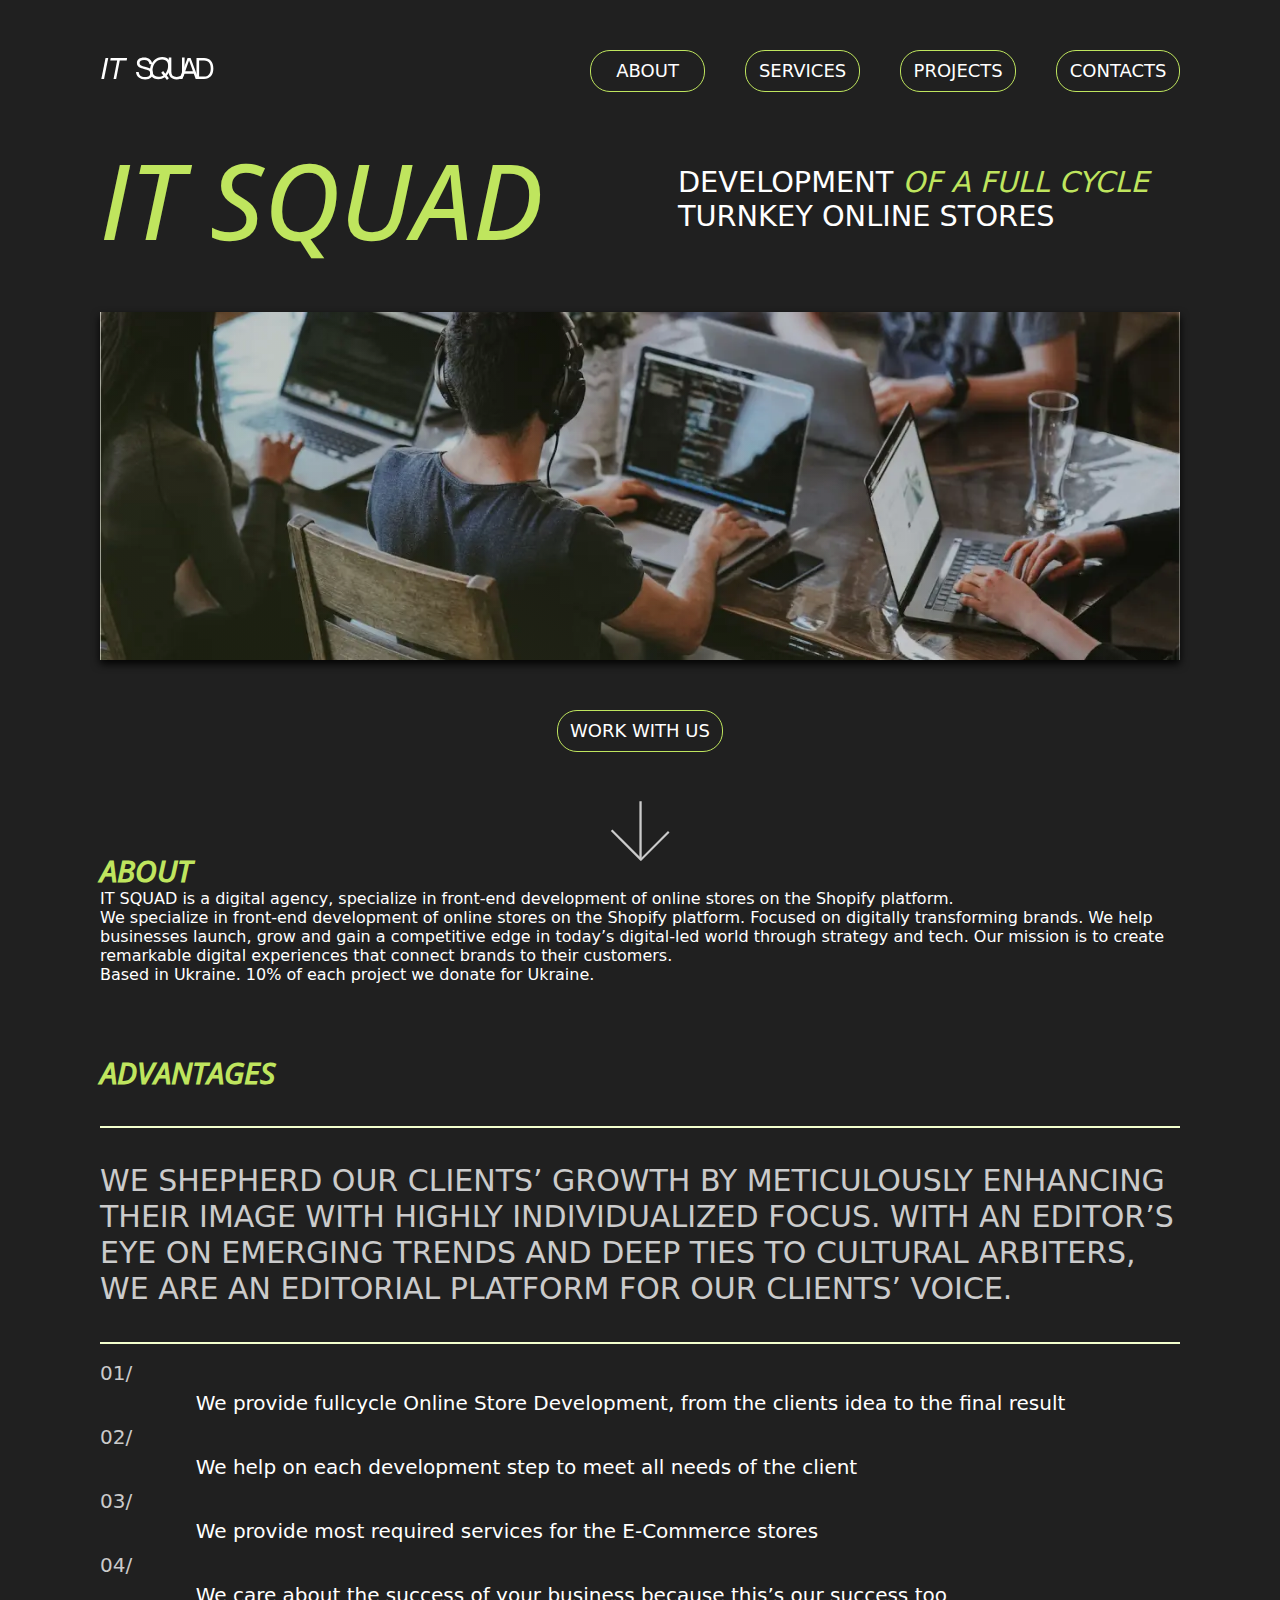
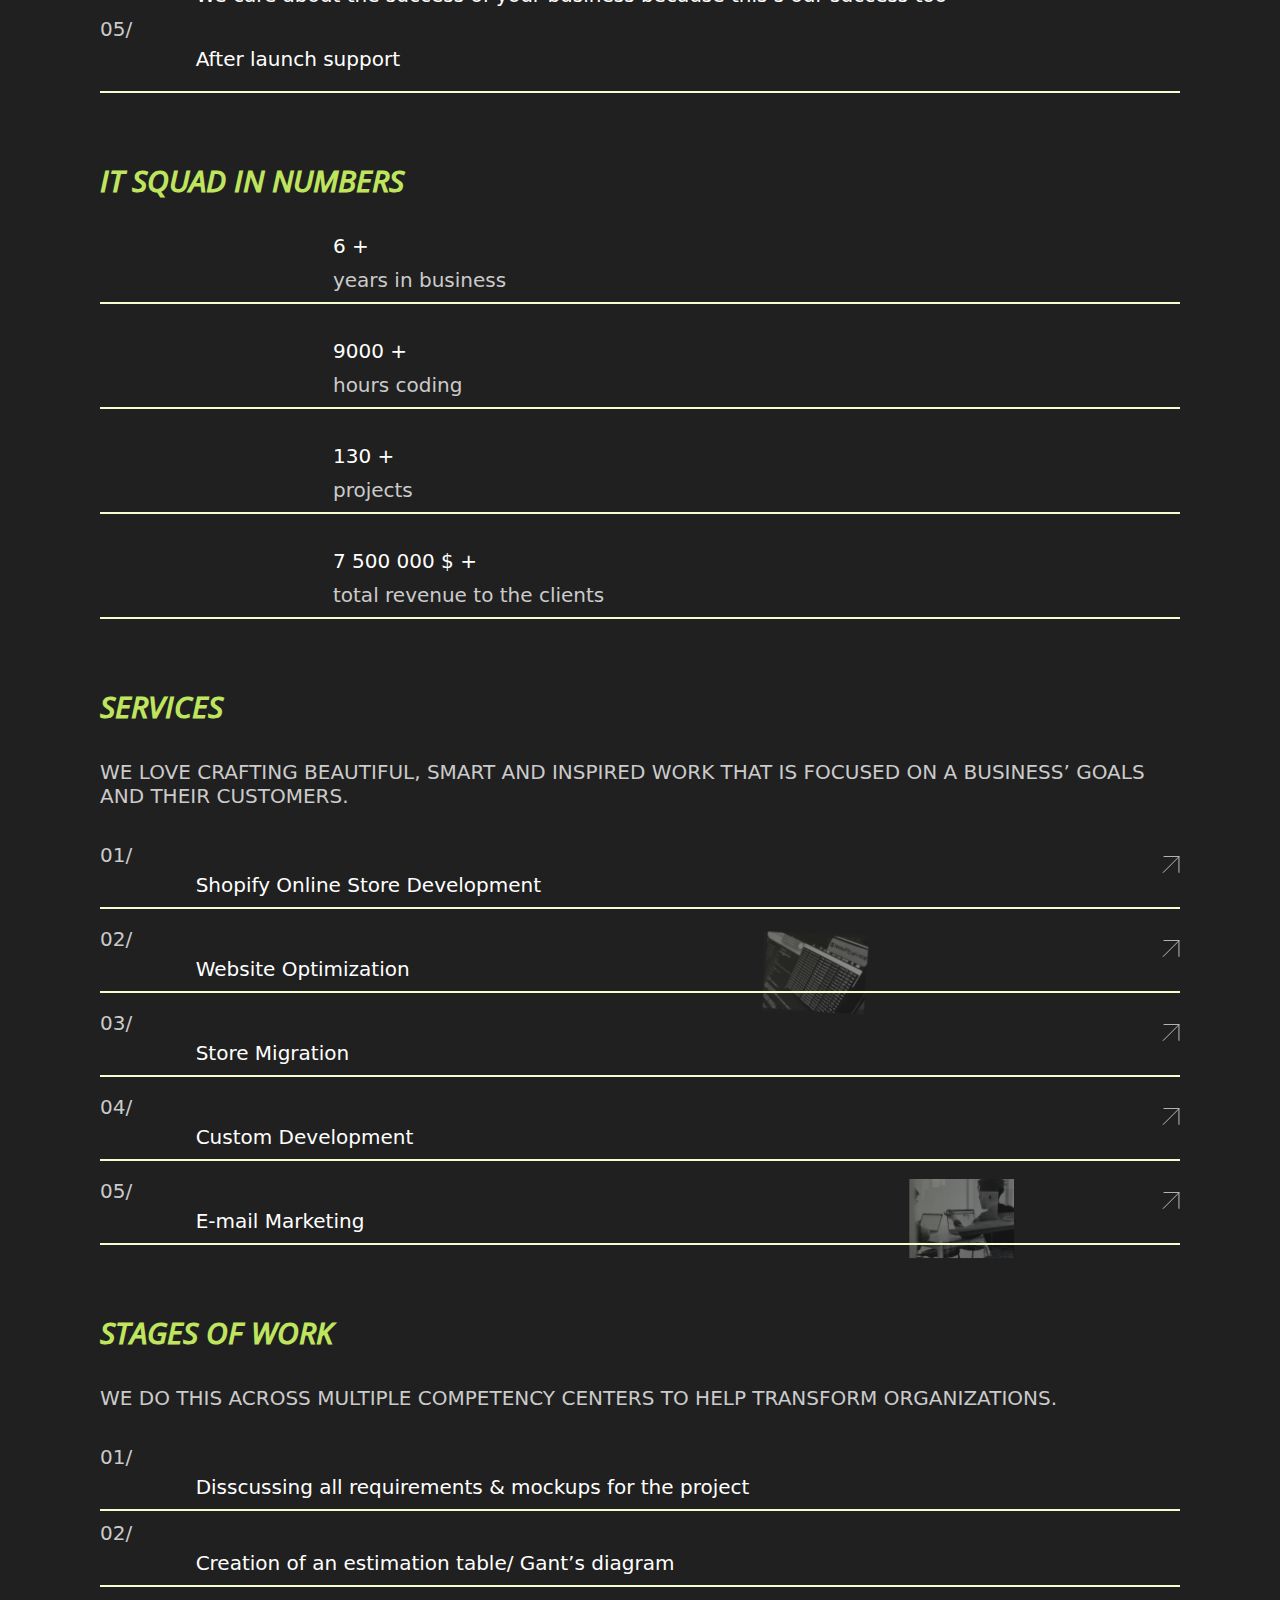
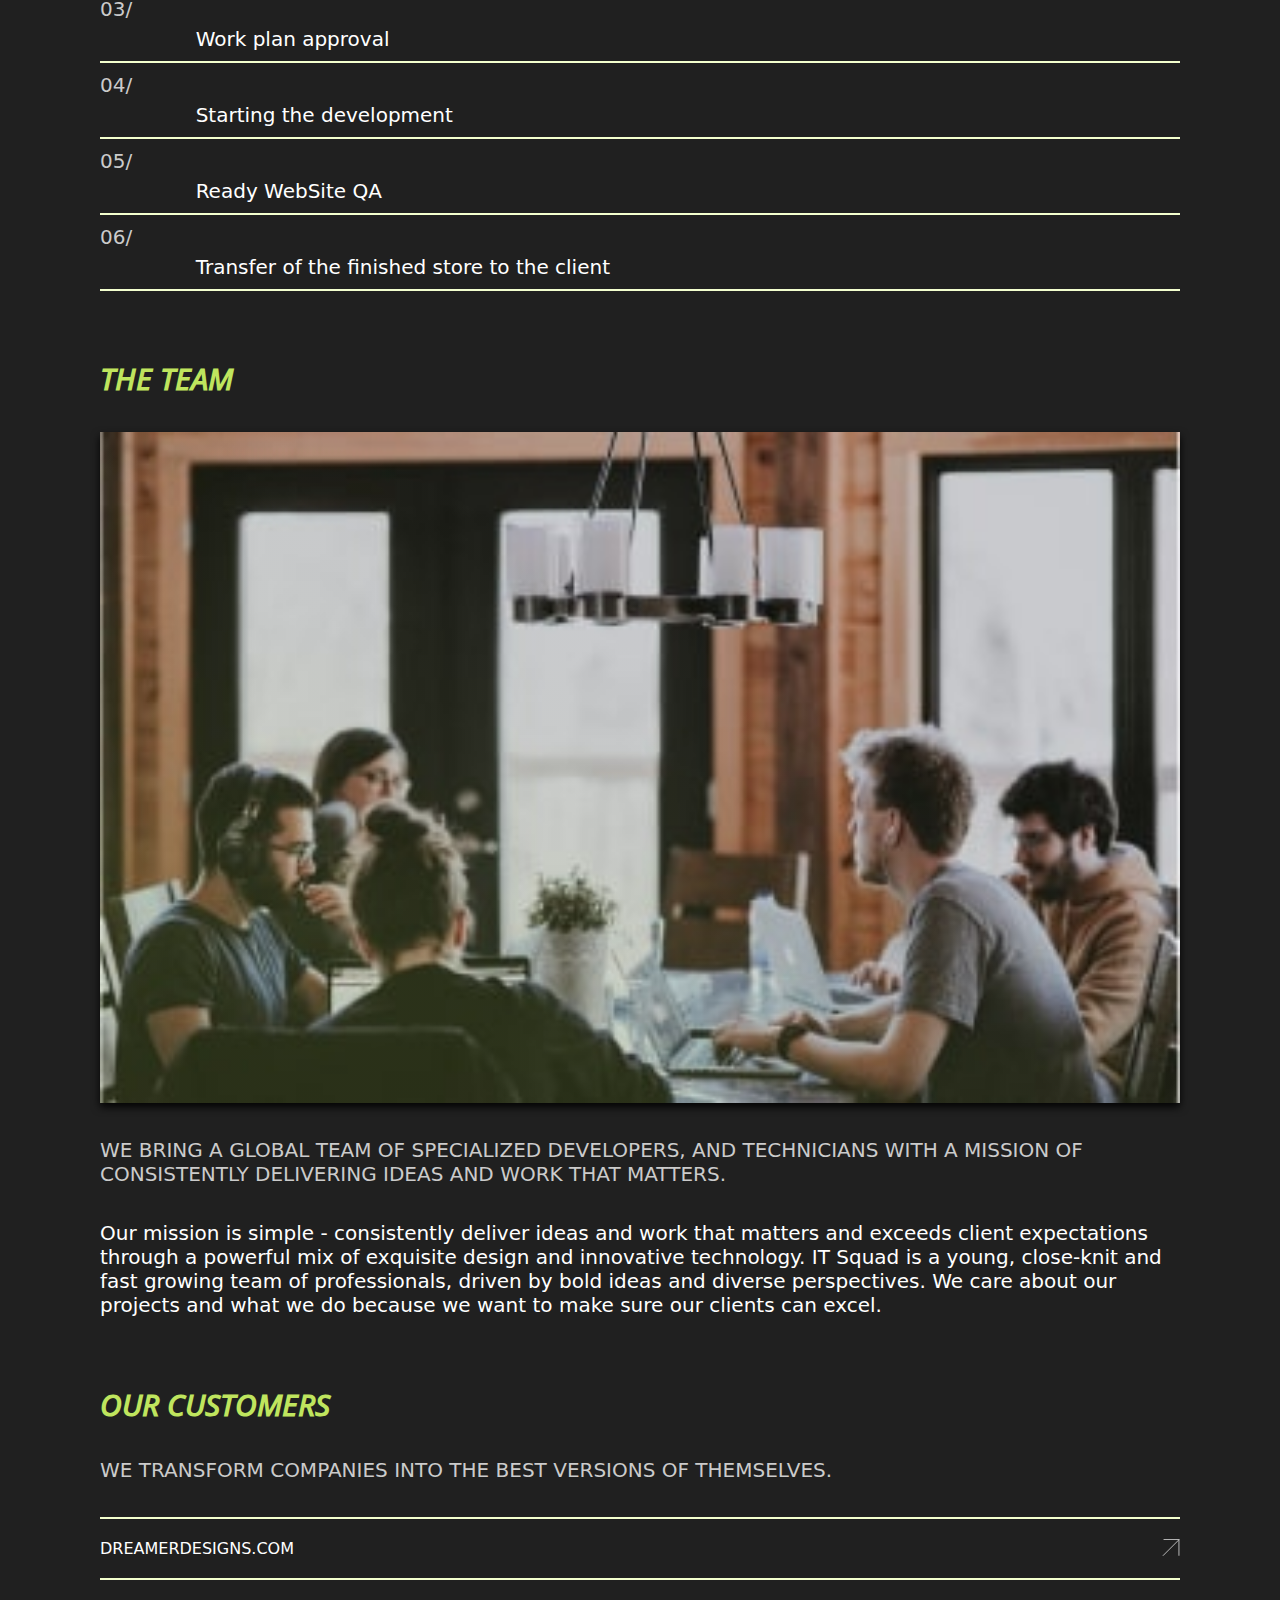
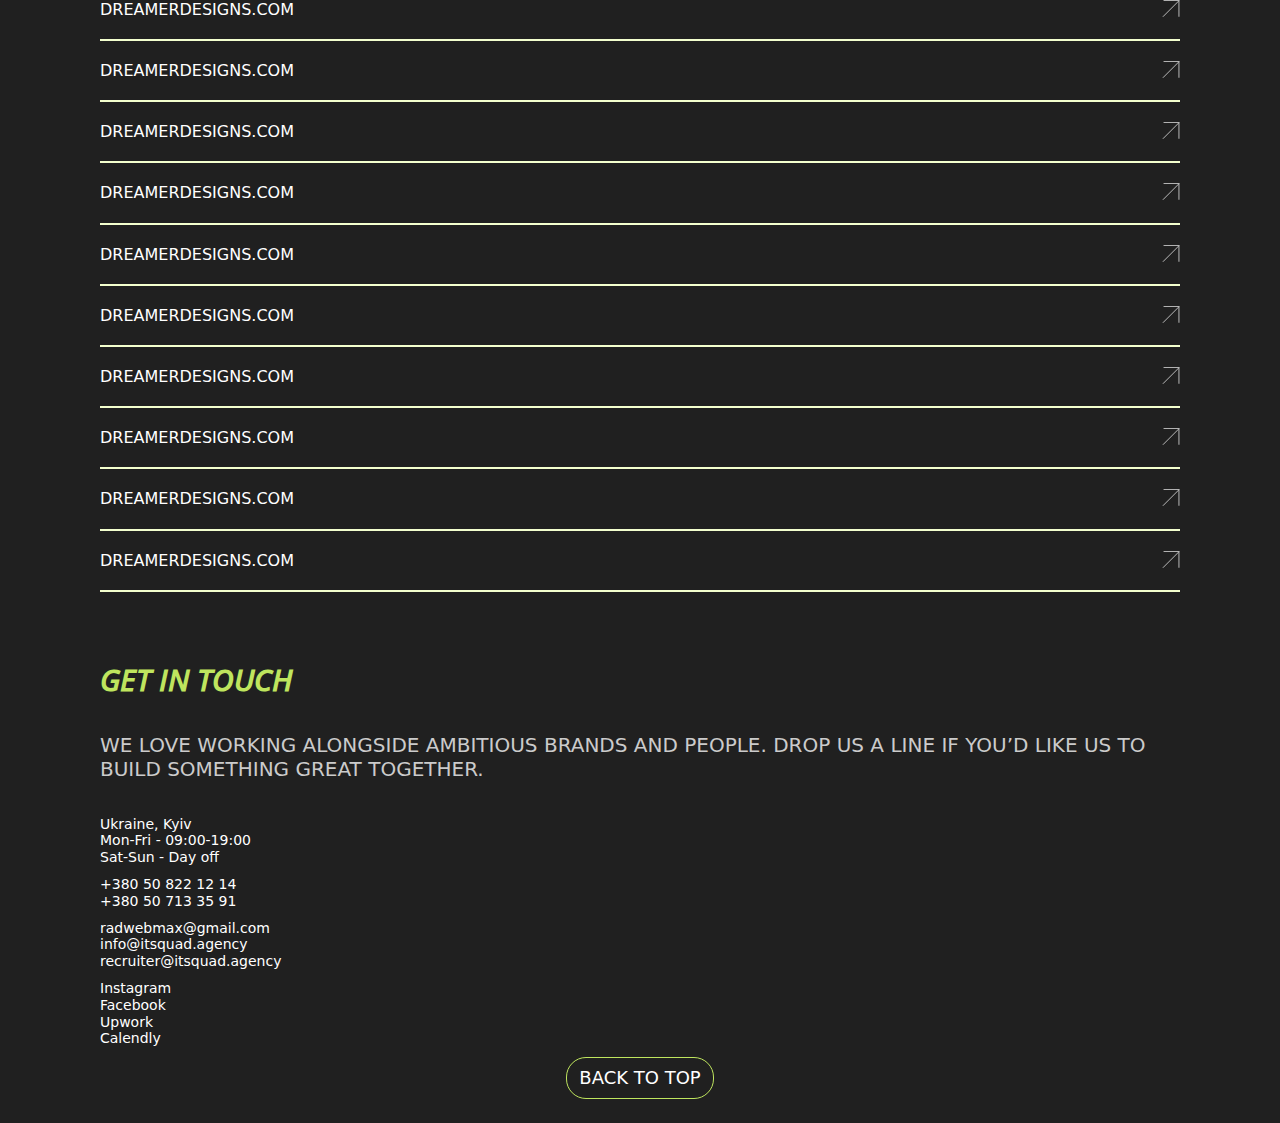
==== commit 14bba988: "2.4.4.          editing" ====
--- a/index.html
+++ b/index.html
@@ -9,26 +9,43 @@
         <link rel="stylesheet" href="./css/main.min.css">
     </head>
 
-    <body>
+    <body class="body">
         <header class="header" id="top">
             <div class="header__container">
                 <div class="header__wrapper">
-                    <ul class="header__list">
-                        <li class="header__item">
-                            <a href="index.html" class="header__logo">
-                                <svg class="header__logo-image">
-                                    <use href="./images/icons.svg#icon-logo"></use>
-                                </svg>
-                            </a>
-                        </li>
-                        <li class="header__item">
-                            <button class="header__btn-mobile-menu js-open-menu">
-                                <svg class="header__btn-menu-open">
-                                    <use href="./images/icons.svg#icon-menu-open"></use>
-                                </svg>
-                            </button>
-                        </li>
-                    </ul>
+                    <div class="header__wrapper-desktop">
+                        <ul class="header__list">
+                            <li class="header__item">
+                                <a href="index.html" class="header__logo">
+                                    <svg class="header__logo-image">
+                                        <use href="./images/icons.svg#icon-logo"></use>
+                                    </svg>
+                                </a>
+                            </li>
+                            <li class="header__item">
+                                <button class="header__btn-mobile-menu js-open-menu">
+                                    <svg class="header__btn-menu-open">
+                                        <use href="./images/icons.svg#icon-menu-open"></use>
+                                    </svg>
+                                </button>
+                            </li>
+                        </ul>
+                        <nav class="header__menu">
+                            <ul class="header__list-menu">
+                                <li class="header__item-menu btn"><a href="#" class="header__link-menu link">ABOUT</a>
+                                </li>
+                                <li class="header__item-menu btn"><a href="#"
+                                        class="header__link-menu link">Services</a>
+                                </li>
+                                <li class="header__item-menu btn"><a href="#"
+                                        class="header__link-menu link">PROJECTS</a>
+                                </li>
+                                <li class="header__item-menu btn"><a href="#"
+                                        class="header__link-menu link">CONTaCTS</a>
+                                </li>
+                            </ul>
+                        </nav>
+                    </div>
                     <div class="header-mobile__menu js-menu-container">
                         <div class="header-mobile__container">
                             <button class="header-mobile__btn-close js-close-menu">
@@ -38,24 +55,29 @@
                             </button>
                             <h2 class="header-mobile__title">IT Squad</h2>
                             <ul class="header-mobile__list">
-                                <li class="header-mobile__item"><a href="#" class="header-mobile__link">Home</a></li>
-                                <li class="header-mobile__item"><a href="#" class="header-mobile__link">ABOUT</a></li>
-                                <li class="header-mobile__item"><a href="#" class="header-mobile__link">Services</a>
-                                </li>
-                                <li class="header-mobile__item"><a href="#" class="header-mobile__link">PROJECTS</a>
-                                </li>
-                                <li class="header-mobile__item"><a href="#" class="header-mobile__link">CONTaCTS</a>
+                                <li class="header-mobile__item"><a href="#" class="header-mobile__link link">Home</a>
+                                </li>
+                                <li class="header-mobile__item"><a href="#" class="header-mobile__link link">ABOUT</a>
+                                </li>
+                                <li class="header-mobile__item"><a href="#"
+                                        class="header-mobile__link link">Services</a>
+                                </li>
+                                <li class="header-mobile__item"><a href="#"
+                                        class="header-mobile__link link">PROJECTS</a>
+                                </li>
+                                <li class="header-mobile__item"><a href="./form.html"
+                                        class="header-mobile__link link">CONTaCTS</a>
                                 </li>
                             </ul>
                             <ul class="header-mobile__list-social">
                                 <li class="header-mobile__item-social"><a href="#"
-                                        class="header-mobile__link-social">Facebook</a>
+                                        class="header-mobile__link-social link">Facebook</a>
                                 </li>
                                 <li class="header-mobile__item-social"><a href="#"
-                                        class="header-mobile__link-social">Upwork</a>
+                                        class="header-mobile__link-social link">Upwork</a>
                                 </li>
                                 <li class="header-mobile__item-social"><a href="#"
-                                        class="header-mobile__link-social">Calendly</a>
+                                        class="header-mobile__link-social link">Calendly</a>
                                 </li>
                             </ul>
                         </div>
@@ -68,11 +90,21 @@
             <!-- ___________________HEROIS___________________ -->
             <section class="heroise">
                 <div class="heroise__container">
-                    <h1 class="heroise__title title">IT Squad</h1>
-                    <h2 class="heroise__sub-title">Development <span class="heroise__accents-text">of a full
-                            cycle</span>
-                        turnkey online stores</h2>
+                    <div class="heroise__wrapper">
+                        <h1 class="heroise__title title">IT Squad</h1>
+                        <h2 class="heroise__sub-title">Development <span class="heroise__accents-text">of a full
+                                cycle</span>
+                            turnkey online stores</h2>
+                    </div>
                     <picture class="heroise_wrapper-img">
+                        <source
+                            srcset="./images/picture/heroise/herois-desktop.webp 1x, ./images/picture/heroise/herois-desktop@2x.webp x2, ./images/picture/heroise/herois-desktop@3x.webp 3x"
+                            type="image/webp" media="(min-width: 768px)">
+                        <source
+                            srcset="./images/picture/heroise/herois-desktop.jpg 1x, ./images/picture/heroise/herois-desktop@2x-min.jpg x2, ./images/picture/heroise/herois-desktop@3x-min.jpg 3x"
+                            media="(min-width: 768px)">
+
+                        <!-- ___________________mobail picture____________ -->
                         <source
                             srcset="./images/picture/heroise/heroise.webp 1x, ./images/picture/heroise/heroise@2x.webp x2, ./images/picture/heroise/heroise@3x.webp 3x"
                             type="image/webp" media="(max-width: 767px)">
@@ -82,32 +114,41 @@
                         <img src="./images/picture/heroise/heroise-min.jpg" alt="айтишник за работой"
                             class="heroise__img">
                     </picture>
-                    <button class="btn">Work with us</button>
+                    <div class="heroise__wrapper-btn">
+                        <a class="link btn heroise__btn" href="./form.html">Work with us</a>
+                    </div>
+                    <svg class="heroise__icon">
+                        <use href="./images/icons.svg#icon-btn"></use>
+                    </svg>
                 </div>
             </section>
 
             <!-- _______________ABOUT______________ -->
             <section class="about">
-                <div class="about__container">
-                    <h2 class="about__title title">ABOUT</h2>
-                    <p class="about__sub-title">IT SQUAD is a digital agency, specialize in front-end development
-                        of online stores
-                        on the Shopify platform.</p>
-                    <div class="about__wrapper-img">
-
+                <div class="about__wraper about__container">
+                    <div class="about__wrapper-left">
+                        <h2 class="about__title title">ABOUT</h2>
+                        <p class="about__sub-title">IT SQUAD is a digital agency, specialize in front-end development
+                            of online stores
+                            on the Shopify platform.</p>
+                        <div class="about__wrapper-img">
+
+                        </div>
                     </div>
-                    <p class="about__text">We specialize in front-end development
-                        of online stores on the Shopify platform. Focused on digitally transforming brands.
-                        We help businesses launch, grow and gain a competitive edge in today’s
-                        digital-led world through strategy and tech. Our mission is to create remarkable digital
-                        experiences that connect brands
-                        to their customers.</p>
-                    <div class="about__wrapper-img-2">
-
+                    <div class="about__wrapper-right">
+                        <p class="about__text">We specialize in front-end development
+                            of online stores on the Shopify platform. Focused on digitally transforming brands.
+                            We help businesses launch, grow and gain a competitive edge in today’s
+                            digital-led world through strategy and tech. Our mission is to create remarkable digital
+                            experiences that connect brands
+                            to their customers.</p>
+                        <div class="about__wrapper-img-2">
+
+                        </div>
+                        <p class="about_text-gray">Based in Ukraine.
+                            10% of each project we donate
+                            for Ukraine.</p>
                     </div>
-                    <p class="about_text-gray">Based in Ukraine.
-                        10% of each project we donate
-                        for Ukraine.</p>
                 </div>
             </section>
 
@@ -482,6 +523,9 @@
                 </a>
             </div>
         </footer>
+
+
+
         <script src="./js/mobile-menu.js"></script>
     </body>
 
--- a/css/main.min.css
+++ b/css/main.min.css
@@ -1 +1 @@
-:root{--background-color: #202020;--accent-color: #bfe55e;--sub-title: #cbcbcb;--text: #ffffff}@font-face{font-family:"Inter";src:url(../fonts/Inter-Regular.woff),url(../fonts/Inter-Regular.woff2);font-weight:400}@font-face{font-family:"Inter";src:url(../fonts/Inter-SemiBold.woff),url(../fonts/Inter-SemiBold.woff2);font-weight:600}@font-face{font-family:"OpenSans";src:url(../fonts/OpenSans-Light.woff),url(../fonts/OpenSans-Light.woff2);font-weight:300}@font-face{font-family:"OpenSans";src:url(../fonts/OpenSans-Medium.woff),url(../fonts/OpenSans-Medium.woff2);font-weight:500}@font-face{font-family:"OpenSans";src:url(../fonts/OpenSans-MediumItalic.woff),url(../fonts/OpenSans-MediumItalic.woff2);font-weight:500;font-style:italic}@font-face{font-family:"OpenSans";src:url(../fonts/OpenSans-Regular.woff),url(../fonts/OpenSans-Regular.woff2);font-weight:400}/*! modern-normalize v1.1.0 | MIT License | https://github.com/sindresorhus/modern-normalize */*,::after,::before{-webkit-box-sizing:border-box;box-sizing:border-box}html{-moz-tab-size:4;-o-tab-size:4;tab-size:4}html{line-height:1.15;-webkit-text-size-adjust:100%}body{margin:0}body{font-family:system-ui,-apple-system,"Segoe UI",Roboto,Helvetica,Arial,sans-serif,"Apple Color Emoji","Segoe UI Emoji"}hr{height:0;color:inherit}abbr[title]{-webkit-text-decoration:underline dotted;text-decoration:underline dotted}b,strong{font-weight:bolder}code,kbd,pre,samp{font-family:ui-monospace,SFMono-Regular,Consolas,"Liberation Mono",Menlo,monospace;font-size:1em}small{font-size:80%}sub,sup{font-size:75%;line-height:0;position:relative;vertical-align:baseline}sub{bottom:-0.25em}sup{top:-0.5em}table{text-indent:0;border-color:inherit}button,input,optgroup,select,textarea{font-family:inherit;font-size:100%;line-height:1.15;margin:0}button,select{text-transform:none}[type=button],[type=reset],[type=submit],button{-webkit-appearance:button}::-moz-focus-inner{border-style:none;padding:0}:-moz-focusring{outline:1px dotted ButtonText}:-moz-ui-invalid{box-shadow:none}legend{padding:0}progress{vertical-align:baseline}::-webkit-inner-spin-button,::-webkit-outer-spin-button{height:auto}[type=search]{-webkit-appearance:textfield;outline-offset:-2px}::-webkit-search-decoration{-webkit-appearance:none}::-webkit-file-upload-button{-webkit-appearance:button;font:inherit}summary{display:list-item}h1,h2,h3,h4,h5,h6,p{padding:0;margin:0}ol,ul{list-style:none;margin:0;padding:0}img{display:block;width:100%;height:auto}.link{text-decoration:none;color:inherit}[class$=__container]{padding-left:20px;padding-right:20px;margin-left:auto;margin-right:auto}body{background-color:var(--background-color);color:var(--text);font-weight:400;font-style:normal;line-height:1.2}.title{font-family:"OpenSans",sans-serif;font-size:1.875rem;text-transform:uppercase;color:var(--accent-color);font-style:italic}.btn{padding:.562rem .781rem;border:1px solid var(--accent-color);border-radius:20px;background-color:var(--background-color);color:var(--text);font-size:1.125rem;line-height:1.2;text-transform:uppercase;cursor:pointer}.visually-hidden{position:absolute;width:1px;height:1px;margin:-1px;border:0;padding:0;white-space:nowrap;-webkit-clip-path:inset(100%);clip-path:inset(100%);clip:rect(0 0 0 0);overflow:hidden}.header__wrapper{padding-top:25px}.header__list{display:-webkit-box;display:-ms-flexbox;display:flex;-webkit-box-pack:justify;-ms-flex-pack:justify;justify-content:space-between}.header__logo-image{width:7.25rem;height:2.25rem}.header__btn-menu-open{width:1.5rem;height:2.25rem;fill:#04c065}.header__btn-menu-open>use{fill:#04c065}.header__btn-mobile-menu{width:3.125rem;height:3.125rem;border:none;background-color:rgba(0,0,0,0)}.header{position:relative}.header-mobile__menu{position:absolute;right:0;top:0;z-index:900;width:100%;height:100vh;background-color:var(--accent-color)}.header-mobile__menu.is-open{opacity:0;visibility:hidden;pointer-events:none;-webkit-transition:opacity 250ms cubic-bezier(0.4, 0, 0.2, 1),visibility 250ms cubic-bezier(0.4, 0, 0.2, 1);transition:opacity 250ms cubic-bezier(0.4, 0, 0.2, 1),visibility 250ms cubic-bezier(0.4, 0, 0.2, 1)}.header-mobile__container{position:relative;display:-webkit-box;display:-ms-flexbox;display:flex;-ms-flex-wrap:wrap;flex-wrap:wrap;-webkit-box-align:space-between;-ms-flex-align:space-between;align-items:space-between;-webkit-box-pack:center;-ms-flex-pack:center;justify-content:center;padding-top:25px;height:100%}.header-mobile__img{width:2.812rem;height:2.812rem}.header-mobile__btn-close{position:absolute;right:0;display:inline-block;padding:0;border:rgba(0,0,0,0);background-color:rgba(0,0,0,0);-webkit-transform:translate(-50%, 0);transform:translate(-50%, 0)}.header-mobile__title{font-style:italic;text-align:center;font-weight:500;font-size:3.75rem;color:#000;text-transform:uppercase;margin-top:2.5rem}.header-mobile__list{display:-webkit-box;display:-ms-flexbox;display:flex;-webkit-box-orient:vertical;-webkit-box-direction:normal;-ms-flex-direction:column;flex-direction:column;-webkit-box-align:center;-ms-flex-align:center;align-items:center;-ms-flex-wrap:wrap;flex-wrap:wrap;row-gap:2.187rem}.heroise{padding-top:2.813rem}.heroise__title{font-style:italic;font-weight:500;font-size:3.75rem;margin-bottom:1.875rem}.heroise__sub-title{font-size:1.25rem;text-transform:uppercase;font-weight:400;margin-bottom:4.375rem}.heroise__accents-text{color:var(--accent-color);font-style:italic}.heroise_wrapper-img{display:block;position:relative;-webkit-filter:drop-shadow(0px 4px 4px rgba(0, 0, 0, 0.95));filter:drop-shadow(0px 4px 4px rgba(0, 0, 0, 0.95));margin-bottom:2.5rem}.heroise_wrapper-img::before{content:"";position:absolute;top:0;left:0;z-index:2;display:block;width:100%;height:100%;background:linear-gradient(29.58deg, rgba(191, 229, 95, 0.075) 22.75%, rgba(217, 217, 217, 0) 64%)}.about{padding-top:5.312rem}.about__title{margin-bottom:2.187rem}.about__sub-title{font-family:"OpenSans",sans-serif;font-size:1.25rem;text-transform:uppercase;color:var(--sub-title);margin-bottom:2.187rem}.about__wrapper-img{margin:0 auto 2.187rem;width:89.744vw;padding-top:calc(89.744vw - 18.57%);background-color:#0e0c0c;background-image:linear-gradient(29.58deg, rgba(191, 229, 95, 0.1) 22.75%, rgba(217, 217, 217, 0) 64%),url(../images/picture/about/about.jpg);background-size:cover;background-position:center;background-repeat:no-repeat;-webkit-filter:drop-shadow(0px 4px 4px rgba(0, 0, 0, 0.95));filter:drop-shadow(0px 4px 4px rgba(0, 0, 0, 0.95))}@media(min-device-pixel-ratio: 2),(-webkit-min-device-pixel-ratio: 2),(min-resolution: 192dpi),(min-resolution: 2dppx){.about__wrapper-img{background-image:linear-gradient(29.58deg, rgba(191, 229, 95, 0.1) 22.75%, rgba(217, 217, 217, 0) 64%),url(../images/picture/about/about@2x.jpg)}}@media(min-device-pixel-ratio: 3),(-webkit-min-device-pixel-ratio: 3),(min-resolution: 288dpi),(min-resolution: 3dppx){.about__wrapper-img{background-image:linear-gradient(29.58deg, rgba(191, 229, 95, 0.1) 22.75%, rgba(217, 217, 217, 0) 64%),url(../images/picture/about/about@3x.jpg)}}.about__wrapper-img-2{margin:0 auto 2.187rem;width:89.744vw;padding-top:calc(89.744vw - 24.29%);-webkit-filter:drop-shadow(0px 4px 4px rgba(0, 0, 0, 0.95));filter:drop-shadow(0px 4px 4px rgba(0, 0, 0, 0.95));background-color:#0e0c0c;background-image:linear-gradient(29.58deg, rgba(191, 229, 95, 0.1) 22.75%, rgba(217, 217, 217, 0) 64%),url(../images/picture/about/about-2.jpg);background-size:cover;background-position:center;background-repeat:no-repeat}@media(min-device-pixel-ratio: 2),(-webkit-min-device-pixel-ratio: 2),(min-resolution: 192dpi),(min-resolution: 2dppx){.about__wrapper-img-2{background-image:linear-gradient(29.58deg, rgba(191, 229, 95, 0.1) 22.75%, rgba(217, 217, 217, 0) 64%),url(../images/picture/about/about-2@2x.jpg)}}@media(min-device-pixel-ratio: 3),(-webkit-min-device-pixel-ratio: 3),(min-resolution: 288dpi),(min-resolution: 3dppx){.about__wrapper-img-2{background-image:linear-gradient(29.58deg, rgba(191, 229, 95, 0.1) 22.75%, rgba(217, 217, 217, 0) 64%),url(../images/picture/about/about-2@3x.jpg)}}.about__text{font-size:1.25rem;margin-bottom:2.187rem}.about_text-gray{color:var(--sub-title)}.advantages{padding-top:4.372rem}.advantages__title{margin-bottom:2.187rem}.advantages__title::after{display:block;content:"";width:100%;height:1px;border:1px solid #f3ffce;-webkit-transform:rotate(180deg);transform:rotate(180deg);margin-top:2.187rem}.advantages__text{text-transform:uppercase;font-size:1.875rem;color:var(--sub-title);margin-bottom:1.1rem}.advantages__text::after{display:block;content:"";width:100%;height:1px;border:1px solid #f3ffce;-webkit-transform:rotate(180deg);transform:rotate(180deg);margin-top:2.187rem}.list__numbers{font-size:1.25rem;color:var(--sub-title);margin-bottom:.375rem}.list__text{margin-bottom:.625rem;font-size:1.25rem;width:82.29%;margin-right:8.855%;margin-left:8.855%}.list__advantages-item:last-child::after{display:block;content:"";width:100%;height:1px;border:1px solid #f3ffce;-webkit-transform:rotate(180deg);transform:rotate(180deg)}.list__advantages-item:last-child>.list__text{margin-bottom:1.25rem}.numbers{padding-top:4.375rem}.numbers__title{margin-bottom:2.187rem}.numbers__item::after{display:block;content:"";width:100%;height:1px;border:1px solid #f3ffce;-webkit-transform:rotate(180deg);transform:rotate(180deg);margin-top:.625rem;margin-bottom:2.187rem}.numbers__item:last-child::after{display:block;content:"";width:100%;height:1px;border:1px solid #f3ffce;-webkit-transform:rotate(180deg);transform:rotate(180deg);margin-top:.625rem;margin-bottom:0}.numbers__wrapper-text{margin-left:21.57%}.numbers__text-numbers{font-size:1.25rem;margin-bottom:.625rem}.numbers__text{color:var(--sub-title);font-size:1.25rem}.services{padding-top:4.375rem}.services__title{margin-bottom:2.187rem}.services__text{font-size:1.25rem;margin-bottom:2.187rem;color:var(--sub-title);text-transform:uppercase}.list__services-image{position:absolute;right:0;bottom:2.187rem;width:1.125rem;height:1.125rem;stroke:var(--sub-title)}.list__item-relative{position:relative}.list__item-after{margin-bottom:1.125rem}.list__item-after:nth-child(2)::before{z-index:-1;position:absolute;display:inline-block;content:"";width:100%;min-height:80px;background-image:linear-gradient(146.53deg, rgba(191, 229, 95, 0.015) 36.82%, rgba(255, 255, 255, 0) 80.1%),url(../../images/picture/services/Rectangle-37-min.png);background-size:6.562rem 5rem;background-repeat:no-repeat;background-position:68% 0;-webkit-transform:rotate(2deg);transform:rotate(2deg)}.list__item-after:last-child{margin-bottom:0}.list__item-after:last-child::before{z-index:-1;position:absolute;display:inline-block;content:"";width:100%;min-height:80px;background-image:linear-gradient(146.53deg, rgba(191, 229, 95, 0.015) 36.82%, rgba(255, 255, 255, 0) 80.1%),url(../../images/picture/services/Rectangle-38-min.png);background-size:6.562rem 5rem;background-repeat:no-repeat;background-position:83% 0}.list__item-after::after{display:block;content:"";width:100%;height:1px;border:1px solid #f3ffce;-webkit-transform:rotate(180deg);transform:rotate(180deg)}@media(min-device-pixel-ratio: 2),(-webkit-min-device-pixel-ratio: 2),(min-resolution: 192dpi),(min-resolution: 2dppx){.list__item-after:nth-child(2)::before{background-image:linear-gradient(146.53deg, rgba(191, 229, 95, 0.015) 36.82%, rgba(255, 255, 255, 0) 80.1%),url(../../images/picture/services/Rectangle-37@2x-min.png)}}@media(min-device-pixel-ratio: 3),(-webkit-min-device-pixel-ratio: 3),(min-resolution: 288dpi),(min-resolution: 3dppx){.list__item-after:nth-child(2)::before{background-image:linear-gradient(146.53deg, rgba(191, 229, 95, 0.015) 36.82%, rgba(255, 255, 255, 0) 80.1%),url(../../images/picture/services/Rectangle-37@3x-min.png)}}@media(min-device-pixel-ratio: 2),(-webkit-min-device-pixel-ratio: 2),(min-resolution: 192dpi),(min-resolution: 2dppx){.list__item-after:last-child::before{background-image:linear-gradient(146.53deg, rgba(191, 229, 95, 0.015) 36.82%, rgba(255, 255, 255, 0) 80.1%),url(../../images/picture/services/Rectangle-38@2x-min.png)}}@media(min-device-pixel-ratio: 3),(-webkit-min-device-pixel-ratio: 3),(min-resolution: 288dpi),(min-resolution: 3dppx){.list__item-after:last-child::before{background-image:linear-gradient(146.53deg, rgba(191, 229, 95, 0.015) 36.82%, rgba(255, 255, 255, 0) 80.1%),url(../../images/picture/services/Rectangle-38@3x-min.png)}}.work{padding-top:4.375rem}.work__title{margin-bottom:2.187rem}.work__subtitle{margin-bottom:2.187rem;font-size:1.25rem;color:var(--sub-title);text-transform:uppercase}.work__item::after{display:block;content:"";width:100%;height:1px;border:1px solid #f3ffce;-webkit-transform:rotate(180deg);transform:rotate(180deg);margin-bottom:.625rem}.work__item:last-child::after{display:block;content:"";width:100%;height:1px;border:1px solid #f3ffce;-webkit-transform:rotate(180deg);transform:rotate(180deg);margin-bottom:0}.team{padding-top:4.375rem}.team__title{margin-bottom:2.187rem}.team__image-wrapper{display:block;position:relative;margin-bottom:2.187rem;-webkit-filter:drop-shadow(0px 4px 4px rgba(0, 0, 0, 0.95));filter:drop-shadow(0px 4px 4px rgba(0, 0, 0, 0.95))}.team__image-wrapper::before{content:"";position:absolute;top:0;left:0;z-index:2;display:block;width:100%;height:100%;background:linear-gradient(29.58deg, rgba(191, 229, 95, 0.075) 22.75%, rgba(217, 217, 217, 0) 64%)}.team__subtitle{margin-bottom:2.187rem;font-size:1.25rem;color:var(--sub-title);text-transform:uppercase}.team__text{font-size:1.25rem}.customers{padding-top:4.375rem}.customers__title{margin-bottom:2.187rem}.customers__sub-title{margin-bottom:2.187rem;font-size:1.25rem;color:var(--sub-title);text-transform:uppercase}.customers__item{position:relative}.customers__item::after{display:block;content:"";width:100%;height:1px;border:1px solid #f3ffce;-webkit-transform:rotate(180deg);transform:rotate(180deg)}.customers__item:first-child::before{display:block;content:"";width:100%;height:1px;border:1px solid #f3ffce;-webkit-transform:rotate(180deg);transform:rotate(180deg)}.customers__item:last-child::after{margin-bottom:0}.customers__btn{position:absolute;right:0;bottom:auto;width:1.125rem;height:1.125rem;stroke:var(--sub-title)}.customers__check{position:absolute;width:1px;height:1px;margin:-1px;border:0;padding:0;white-space:nowrap;-webkit-clip-path:inset(100%);clip-path:inset(100%);clip:rect(0 0 0 0);overflow:hidden}.customers__check:checked~.customers__text{display:block}.customers__check:checked+.customers__title-list{background-color:#174131}.customers__text{display:none;padding:1rem}.customers__title-list{position:relative;display:block;padding:1.25rem 0;text-transform:uppercase;cursor:pointer}.footer{padding-top:4.375rem;padding-bottom:1.5rem;font-size:.875rem;color:var(--text)}.footer_title{margin-bottom:2.187rem}.footer__sub-title{margin-bottom:2.187rem;font-size:1.25rem;color:var(--sub-title);text-transform:uppercase}.footer__address{text-decoration:none;font-style:normal;margin-bottom:.625rem;max-width:10.25rem}.footer__list{color:var(--text);text-decoration:none;max-width:10.25rem}.footer__item{text-decoration:none;margin-bottom:.625rem}.footer__contact{text-decoration:none;color:var(--text)}.social__link{text-decoration:none;color:var(--text)}.footer__btn{display:block;margin:0 auto}.footer__button-top{text-decoration:none}/*# sourceMappingURL=main.min.css.map */+:root{--background-color: #202020;--accent-color: #bfe55e;--sub-title: #cbcbcb;--text: #ffffff}@font-face{font-family:"Inter";src:url(../fonts/Inter-Regular.woff),url(../fonts/Inter-Regular.woff2);font-weight:400}@font-face{font-family:"Inter";src:url(../fonts/Inter-SemiBold.woff),url(../fonts/Inter-SemiBold.woff2);font-weight:600}@font-face{font-family:"OpenSans";src:url(../fonts/OpenSans-Light.woff),url(../fonts/OpenSans-Light.woff2);font-weight:300}@font-face{font-family:"OpenSans";src:url(../fonts/OpenSans-Medium.woff),url(../fonts/OpenSans-Medium.woff2);font-weight:500}@font-face{font-family:"OpenSans";src:url(../fonts/OpenSans-MediumItalic.woff),url(../fonts/OpenSans-MediumItalic.woff2);font-weight:500;font-style:italic}@font-face{font-family:"OpenSans";src:url(../fonts/OpenSans-Regular.woff),url(../fonts/OpenSans-Regular.woff2);font-weight:400}/*! modern-normalize v1.1.0 | MIT License | https://github.com/sindresorhus/modern-normalize */*,::after,::before{-webkit-box-sizing:border-box;box-sizing:border-box}html{-moz-tab-size:4;-o-tab-size:4;tab-size:4}html{line-height:1.15;-webkit-text-size-adjust:100%}body{margin:0}body{font-family:system-ui,-apple-system,"Segoe UI",Roboto,Helvetica,Arial,sans-serif,"Apple Color Emoji","Segoe UI Emoji"}hr{height:0;color:inherit}abbr[title]{-webkit-text-decoration:underline dotted;text-decoration:underline dotted}b,strong{font-weight:bolder}code,kbd,pre,samp{font-family:ui-monospace,SFMono-Regular,Consolas,"Liberation Mono",Menlo,monospace;font-size:1em}small{font-size:80%}sub,sup{font-size:75%;line-height:0;position:relative;vertical-align:baseline}sub{bottom:-0.25em}sup{top:-0.5em}table{text-indent:0;border-color:inherit}button,input,optgroup,select,textarea{font-family:inherit;font-size:100%;line-height:1.15;margin:0}button,select{text-transform:none}[type=button],[type=reset],[type=submit],button{-webkit-appearance:button}::-moz-focus-inner{border-style:none;padding:0}:-moz-focusring{outline:1px dotted ButtonText}:-moz-ui-invalid{box-shadow:none}legend{padding:0}progress{vertical-align:baseline}::-webkit-inner-spin-button,::-webkit-outer-spin-button{height:auto}[type=search]{-webkit-appearance:textfield;outline-offset:-2px}::-webkit-search-decoration{-webkit-appearance:none}::-webkit-file-upload-button{-webkit-appearance:button;font:inherit}summary{display:list-item}h1,h2,h3,h4,h5,h6,p{padding:0;margin:0}ol,ul{list-style:none;margin:0;padding:0}img{display:block;width:100%;height:auto}.link{text-decoration:none;color:inherit}[class$=__container]{padding-left:20px;padding-right:20px;margin-left:auto;margin-right:auto}body{background-color:var(--background-color);color:var(--text);font-weight:400;font-style:normal;line-height:1.2}.title{font-family:"OpenSans",sans-serif;font-size:1.875rem;text-transform:uppercase;color:var(--accent-color);font-style:italic}.btn{padding:.562rem .781rem;border:1px solid var(--accent-color);border-radius:20px;background-color:var(--background-color);color:var(--text);font-size:1.125rem;line-height:1.2;text-transform:uppercase;cursor:pointer}.link{text-decoration:none}@media screen and (min-width: 767.98px){[class$=__container]{padding-left:50px;padding-right:50px}}@media screen and (min-width: 1199.98px){[class$=__container]{padding-left:100px;padding-right:100px}}.visually-hidden{position:absolute;width:1px;height:1px;margin:-1px;border:0;padding:0;white-space:nowrap;-webkit-clip-path:inset(100%);clip-path:inset(100%);clip:rect(0 0 0 0);overflow:hidden}.header__wrapper{padding-top:25px}.header__list{display:-webkit-box;display:-ms-flexbox;display:flex;-webkit-box-pack:justify;-ms-flex-pack:justify;justify-content:space-between}.header__list-menu{display:none}.header__logo-image{width:7.25rem;height:2.25rem}.header__btn-menu-open{width:1.5rem;height:2.25rem;fill:#04c065}.header__btn-menu-open>use{fill:#04c065}.header__btn-mobile-menu{width:3.125rem;border:none;background-color:rgba(0,0,0,0)}.header{position:relative}.header-mobile__menu{position:absolute;right:0;top:0;z-index:900;width:100%;height:100vh;opacity:0;visibility:hidden;pointer-events:none;overflow-y:auto;background-color:var(--accent-color);-webkit-transition:opacity 250ms cubic-bezier(0.4, 0, 0.2, 1),visibility 250ms cubic-bezier(0.4, 0, 0.2, 1);transition:opacity 250ms cubic-bezier(0.4, 0, 0.2, 1),visibility 250ms cubic-bezier(0.4, 0, 0.2, 1)}.header-mobile__menu.is-open{position:fixed;opacity:1;visibility:visible;pointer-events:auto}.lock{overflow:hidden}.header-mobile__container{position:relative;display:-webkit-box;display:-ms-flexbox;display:flex;-webkit-box-orient:vertical;-webkit-box-direction:normal;-ms-flex-direction:column;flex-direction:column;-webkit-box-align:center;-ms-flex-align:center;align-items:center;-webkit-box-pack:justify;-ms-flex-pack:justify;justify-content:space-between;padding-top:1.562rem;padding-bottom:17vh;height:100%}.header-mobile__img{width:2.812rem;height:2.812rem}.header-mobile__btn-close{position:absolute;right:-0.0625rem;top:1.3125rem;display:inline-block;padding:0;border:rgba(0,0,0,0);background-color:rgba(0,0,0,0);-webkit-transform:translate(-50%, 0);transform:translate(-50%, 0)}.header-mobile__title{font-style:italic;text-align:center;font-weight:500;font-size:3.75rem;color:#000;text-transform:uppercase;margin-top:2.5rem}.header-mobile__list{display:-webkit-box;display:-ms-flexbox;display:flex;-webkit-box-orient:vertical;-webkit-box-direction:normal;-ms-flex-direction:column;flex-direction:column;-webkit-box-align:center;-ms-flex-align:center;align-items:center;-ms-flex-wrap:wrap;flex-wrap:wrap;row-gap:2.187rem;text-transform:uppercase}.header-mobile__item{display:-webkit-box;display:-ms-flexbox;display:flex;-webkit-box-align:center;-ms-flex-align:center;align-items:center;-webkit-box-pack:center;-ms-flex-pack:center;justify-content:center;padding:.5625rem 1rem;border:1px solid #202020;border-radius:30px;width:7.127rem;color:var(--background-color);font-size:1.125rem;cursor:pointer;-webkit-transition:color 250ms ease,background-color 250ms ease,-webkit-box-shadow 250ms ease;transition:color 250ms ease,background-color 250ms ease,-webkit-box-shadow 250ms ease;transition:color 250ms ease,background-color 250ms ease,box-shadow 250ms ease;transition:color 250ms ease,background-color 250ms ease,box-shadow 250ms ease,-webkit-box-shadow 250ms ease}.header-mobile__item:hover{background-color:#faebd7;color:#8451d6;-webkit-box-shadow:1px 1px 6px 0px #42445a;box-shadow:1px 1px 6px 0px #42445a}.header-mobile__list-social{position:relative;display:-webkit-box;display:-ms-flexbox;display:flex;-webkit-box-pack:justify;-ms-flex-pack:justify;justify-content:space-between;width:100%;padding-top:1.75}.header-mobile__list-social::before{position:absolute;top:-28px;content:"";width:100%;border:1px solid #202020}.header-mobile__item-social{color:var(--background-color);font-size:1.25rem;font-weight:500}@media screen and (max-width: 325.98px){.header-mobile__title{font-size:3.5rem}}@media screen and (max-height: 620px){.header-mobile__list{row-gap:1rem}.header-mobile__list-social::before{position:absolute;top:-5px;content:"";width:100%;border:1px solid #202020}}@media screen and (max-height: 492px){.header-mobile__list-social::before{top:1px}.header-mobile__title{font-size:2.5rem;margin-top:-1.874rem}}@media screen and (min-width: 767.98px){.header__btn-mobile-menu{display:none}.header__wrapper-desktop{display:-webkit-box;display:-ms-flexbox;display:flex;-webkit-box-pack:justify;-ms-flex-pack:justify;justify-content:space-between}.header__list-menu{display:-webkit-box;display:-ms-flexbox;display:flex;-webkit-column-gap:.5rem;-moz-column-gap:.5rem;column-gap:.5rem;-ms-flex-wrap:wrap;flex-wrap:wrap}.header__item-menu{display:-webkit-box;display:-ms-flexbox;display:flex;-webkit-box-pack:center;-ms-flex-pack:center;justify-content:center;-webkit-box-align:center;-ms-flex-align:center;align-items:center;min-width:7.187rem}}@media screen and (min-width: 991.98px){.header__list-menu{-webkit-column-gap:2.5rem;-moz-column-gap:2.5rem;column-gap:2.5rem}.header__wrapper{padding-top:3.125rem}}.heroise{padding-top:2.813rem}.heroise__title{font-style:italic;font-weight:500;font-size:3.75rem;margin-bottom:1.875rem}.heroise__sub-title{font-size:1.25rem;text-transform:uppercase;font-weight:400;margin-bottom:4.375rem}.heroise__accents-text{color:var(--accent-color);font-style:italic}.heroise_wrapper-img{display:block;position:relative;-webkit-filter:drop-shadow(0px 4px 4px rgba(0, 0, 0, 0.95));filter:drop-shadow(0px 4px 4px rgba(0, 0, 0, 0.95));margin-bottom:2.5rem}.heroise_wrapper-img::before{content:"";position:absolute;top:0;left:0;z-index:2;display:block;width:100%;height:100%;background:linear-gradient(29.58deg, rgba(191, 229, 95, 0.075) 22.75%, rgba(217, 217, 217, 0) 64%)}.heroise__icon{display:none}@media screen and (min-width: 767.98px){.heroise__title{font-size:4.55rem;margin-bottom:0;width:46.129%;margin-right:7.661%}.heroise__sub-title{font-size:1.5rem;width:46.774%;margin-bottom:0}.heroise__wrapper{display:-webkit-box;display:-ms-flexbox;display:flex;-webkit-box-align:center;-ms-flex-align:center;align-items:center;margin-bottom:3.125rem}.heroise__wrapper-btn{display:-webkit-box;display:-ms-flexbox;display:flex;-webkit-box-pack:center;-ms-flex-pack:center;justify-content:center;margin-bottom:3.425rem}.heroise__btn{display:-webkit-box;display:-ms-flexbox;display:flex;-webkit-box-pack:center;-ms-flex-pack:center;justify-content:center;-webkit-box-align:center;-ms-flex-align:center;align-items:center}.heroise__icon{display:block;margin:0 auto;width:2.87rem;height:2.87rem;stroke:var(--sub-title);-webkit-transform:rotate(135deg);transform:rotate(135deg)}}@media screen and (min-width: 1199.98px){.heroise__title{font-size:6.55rem;margin-bottom:0;width:46.129%;margin-right:7.661%}.heroise__sub-title{font-size:1.8rem;width:46.774%;margin-bottom:0}.heroise_wrapper-img{margin-bottom:3.125rem}}.advantages{padding-top:4.372rem}.advantages__title{margin-bottom:2.187rem}.advantages__title::after{display:block;content:"";width:100%;height:1px;border:1px solid #f3ffce;-webkit-transform:rotate(180deg);transform:rotate(180deg);margin-top:2.187rem}.advantages__text{text-transform:uppercase;font-size:1.875rem;color:var(--sub-title);margin-bottom:1.1rem}.advantages__text::after{display:block;content:"";width:100%;height:1px;border:1px solid #f3ffce;-webkit-transform:rotate(180deg);transform:rotate(180deg);margin-top:2.187rem}.list__numbers{font-size:1.25rem;color:var(--sub-title);margin-bottom:.375rem}.list__text{margin-bottom:.625rem;font-size:1.25rem;width:82.29%;margin-right:8.855%;margin-left:8.855%}.list__advantages-item:last-child::after{display:block;content:"";width:100%;height:1px;border:1px solid #f3ffce;-webkit-transform:rotate(180deg);transform:rotate(180deg)}.list__advantages-item:last-child>.list__text{margin-bottom:1.25rem}.numbers{padding-top:4.375rem}.numbers__title{margin-bottom:2.187rem}.numbers__item::after{display:block;content:"";width:100%;height:1px;border:1px solid #f3ffce;-webkit-transform:rotate(180deg);transform:rotate(180deg);margin-top:.625rem;margin-bottom:2.187rem}.numbers__item:last-child::after{display:block;content:"";width:100%;height:1px;border:1px solid #f3ffce;-webkit-transform:rotate(180deg);transform:rotate(180deg);margin-top:.625rem;margin-bottom:0}.numbers__wrapper-text{margin-left:21.57%}.numbers__text-numbers{font-size:1.25rem;margin-bottom:.625rem}.numbers__text{color:var(--sub-title);font-size:1.25rem}.services{padding-top:4.375rem}.services__title{margin-bottom:2.187rem}.services__text{font-size:1.25rem;margin-bottom:2.187rem;color:var(--sub-title);text-transform:uppercase}.list__services-image{position:absolute;right:0;bottom:2.187rem;width:1.125rem;height:1.125rem;stroke:var(--sub-title)}.list__item-relative{position:relative}.list__item-after{margin-bottom:1.125rem}.list__item-after:nth-child(2)::before{z-index:-1;position:absolute;display:inline-block;content:"";width:100%;min-height:80px;background-image:linear-gradient(146.53deg, rgba(191, 229, 95, 0.015) 36.82%, rgba(255, 255, 255, 0) 80.1%),url(../../images/picture/services/Rectangle-37-min.png);background-size:6.562rem 5rem;background-repeat:no-repeat;background-position:68% 0;-webkit-transform:rotate(2deg);transform:rotate(2deg)}.list__item-after:last-child{margin-bottom:0}.list__item-after:last-child::before{z-index:-1;position:absolute;display:inline-block;content:"";width:100%;min-height:80px;background-image:linear-gradient(146.53deg, rgba(191, 229, 95, 0.015) 36.82%, rgba(255, 255, 255, 0) 80.1%),url(../../images/picture/services/Rectangle-38-min.png);background-size:6.562rem 5rem;background-repeat:no-repeat;background-position:83% 0}.list__item-after::after{display:block;content:"";width:100%;height:1px;border:1px solid #f3ffce;-webkit-transform:rotate(180deg);transform:rotate(180deg)}@media(min-device-pixel-ratio: 2),(-webkit-min-device-pixel-ratio: 2),(min-resolution: 192dpi),(min-resolution: 2dppx){.list__item-after:nth-child(2)::before{background-image:linear-gradient(146.53deg, rgba(191, 229, 95, 0.015) 36.82%, rgba(255, 255, 255, 0) 80.1%),url(../../images/picture/services/Rectangle-37@2x-min.png)}}@media(min-device-pixel-ratio: 3),(-webkit-min-device-pixel-ratio: 3),(min-resolution: 288dpi),(min-resolution: 3dppx){.list__item-after:nth-child(2)::before{background-image:linear-gradient(146.53deg, rgba(191, 229, 95, 0.015) 36.82%, rgba(255, 255, 255, 0) 80.1%),url(../../images/picture/services/Rectangle-37@3x-min.png)}}@media(min-device-pixel-ratio: 2),(-webkit-min-device-pixel-ratio: 2),(min-resolution: 192dpi),(min-resolution: 2dppx){.list__item-after:last-child::before{background-image:linear-gradient(146.53deg, rgba(191, 229, 95, 0.015) 36.82%, rgba(255, 255, 255, 0) 80.1%),url(../../images/picture/services/Rectangle-38@2x-min.png)}}@media(min-device-pixel-ratio: 3),(-webkit-min-device-pixel-ratio: 3),(min-resolution: 288dpi),(min-resolution: 3dppx){.list__item-after:last-child::before{background-image:linear-gradient(146.53deg, rgba(191, 229, 95, 0.015) 36.82%, rgba(255, 255, 255, 0) 80.1%),url(../../images/picture/services/Rectangle-38@3x-min.png)}}.work{padding-top:4.375rem}.work__title{margin-bottom:2.187rem}.work__subtitle{margin-bottom:2.187rem;font-size:1.25rem;color:var(--sub-title);text-transform:uppercase}.work__item::after{display:block;content:"";width:100%;height:1px;border:1px solid #f3ffce;-webkit-transform:rotate(180deg);transform:rotate(180deg);margin-bottom:.625rem}.work__item:last-child::after{display:block;content:"";width:100%;height:1px;border:1px solid #f3ffce;-webkit-transform:rotate(180deg);transform:rotate(180deg);margin-bottom:0}.team{padding-top:4.375rem}.team__title{margin-bottom:2.187rem}.team__image-wrapper{display:block;position:relative;margin-bottom:2.187rem;-webkit-filter:drop-shadow(0px 4px 4px rgba(0, 0, 0, 0.95));filter:drop-shadow(0px 4px 4px rgba(0, 0, 0, 0.95))}.team__image-wrapper::before{content:"";position:absolute;top:0;left:0;z-index:2;display:block;width:100%;height:100%;background:linear-gradient(29.58deg, rgba(191, 229, 95, 0.075) 22.75%, rgba(217, 217, 217, 0) 64%)}.team__subtitle{margin-bottom:2.187rem;font-size:1.25rem;color:var(--sub-title);text-transform:uppercase}.team__text{font-size:1.25rem}.customers{padding-top:4.375rem}.customers__title{margin-bottom:2.187rem}.customers__sub-title{margin-bottom:2.187rem;font-size:1.25rem;color:var(--sub-title);text-transform:uppercase}.customers__item{position:relative}.customers__item::after{display:block;content:"";width:100%;height:1px;border:1px solid #f3ffce;-webkit-transform:rotate(180deg);transform:rotate(180deg)}.customers__item:first-child::before{display:block;content:"";width:100%;height:1px;border:1px solid #f3ffce;-webkit-transform:rotate(180deg);transform:rotate(180deg)}.customers__item:last-child::after{margin-bottom:0}.customers__btn{position:absolute;right:0;bottom:auto;width:1.125rem;height:1.125rem;stroke:var(--sub-title)}.customers__check{position:absolute;width:1px;height:1px;margin:-1px;border:0;padding:0;white-space:nowrap;-webkit-clip-path:inset(100%);clip-path:inset(100%);clip:rect(0 0 0 0);overflow:hidden}.customers__check:checked~.customers__text{display:block}.customers__check:checked+.customers__title-list{background-color:#174131}.customers__text{display:none;padding:1rem}.customers__title-list{position:relative;display:block;padding:1.25rem 0;text-transform:uppercase;cursor:pointer}.footer{padding-top:4.375rem;padding-bottom:1.5rem;font-size:.875rem;color:var(--text)}.footer_title{margin-bottom:2.187rem}.footer__sub-title{margin-bottom:2.187rem;font-size:1.25rem;color:var(--sub-title);text-transform:uppercase}.footer__address{text-decoration:none;font-style:normal;margin-bottom:.625rem;max-width:10.25rem}.footer__list{color:var(--text);text-decoration:none;max-width:10.25rem}.footer__item{text-decoration:none;margin-bottom:.625rem}.footer__contact{text-decoration:none;color:var(--text)}.social__link{text-decoration:none;color:var(--text)}.footer__btn{display:block;margin:0 auto}.footer__button-top{text-decoration:none}.backdrop__modal{padding:1.562rem 1.25rem 4.062rem}.backdrop__contact{margin-bottom:1rem}.backdrop__item{font-size:1.875rem;text-transform:uppercase}.backdrop__address{margin-bottom:2.187rem;font-style:normal}.backdrop__text{font-size:1.25rem;color:var(--sub-title)}.backdrop__link{color:#616161;font-size:.9375rem}.form__list{display:-webkit-box;display:-ms-flexbox;display:flex;-ms-flex-wrap:wrap;flex-wrap:wrap;row-gap:.9375rem;-webkit-column-gap:1.125rem;-moz-column-gap:1.125rem;column-gap:1.125rem;-webkit-box-pack:center;-ms-flex-pack:center;justify-content:center;margin-bottom:1.062rem}.form__item{position:relative;-webkit-box-flex:1;-ms-flex:1 1 calc((100% - 1.125rem)/2);flex:1 1 calc((100% - 1.125rem)/2)}.form__input{background-color:inherit;border:1px solid #404040;padding:.625rem 1rem;color:var(--text);width:100%}.form__input:not(:-moz-placeholder-shown)+.form__label{transform:translate(0.625rem, -260%)}.form__input:not(:-ms-input-placeholder)+.form__label{transform:translate(0.625rem, -260%)}.form__input:focus+.form__label,.form__input:not(:placeholder-shown)+.form__label{-webkit-transform:translate(0.625rem, -260%);transform:translate(0.625rem, -260%)}.form__input:focus{outline:none;border:1px solid var(--sub-title)}.form__label{position:absolute;top:50%;left:0px;-webkit-transform:translate(0.625rem, -50%);transform:translate(0.625rem, -50%);color:var(--sub-title);font-size:.687rem;-webkit-transition:-webkit-transform 250ms ease;transition:-webkit-transform 250ms ease;transition:transform 250ms ease;transition:transform 250ms ease, -webkit-transform 250ms ease}.form__textarea{resize:none;width:100%;height:12.5rem;padding:1rem .625rem;margin-bottom:1.875rem;background-color:rgba(0,0,0,0);color:var(--text);border:1px solid #404040}.form__textarea:focus{outline:none;border:1px solid var(--sub-title)}.form__textarea::-webkit-input-placeholder{color:var(--sub-title);font-size:.687rem}.form__textarea::-moz-placeholder{color:var(--sub-title);font-size:.687rem}.form__textarea:-ms-input-placeholder{color:var(--sub-title);font-size:.687rem}.form__textarea::-ms-input-placeholder{color:var(--sub-title);font-size:.687rem}.form__textarea::placeholder{color:var(--sub-title);font-size:.687rem}.form__btn{display:block;padding:.562rem 1.5rem;margin-left:auto;margin-bottom:6.25rem}.backdrop__text-social{font-size:1.25rem;color:var(--sub-title);margin-bottom:.625rem}.backdrop__social-link{font-size:.937rem;color:var(--sub-title)}@media screen and (max-width: 440px){.form__list{display:block}.form__item{margin-bottom:14px}}/*# sourceMappingURL=main.min.css.map */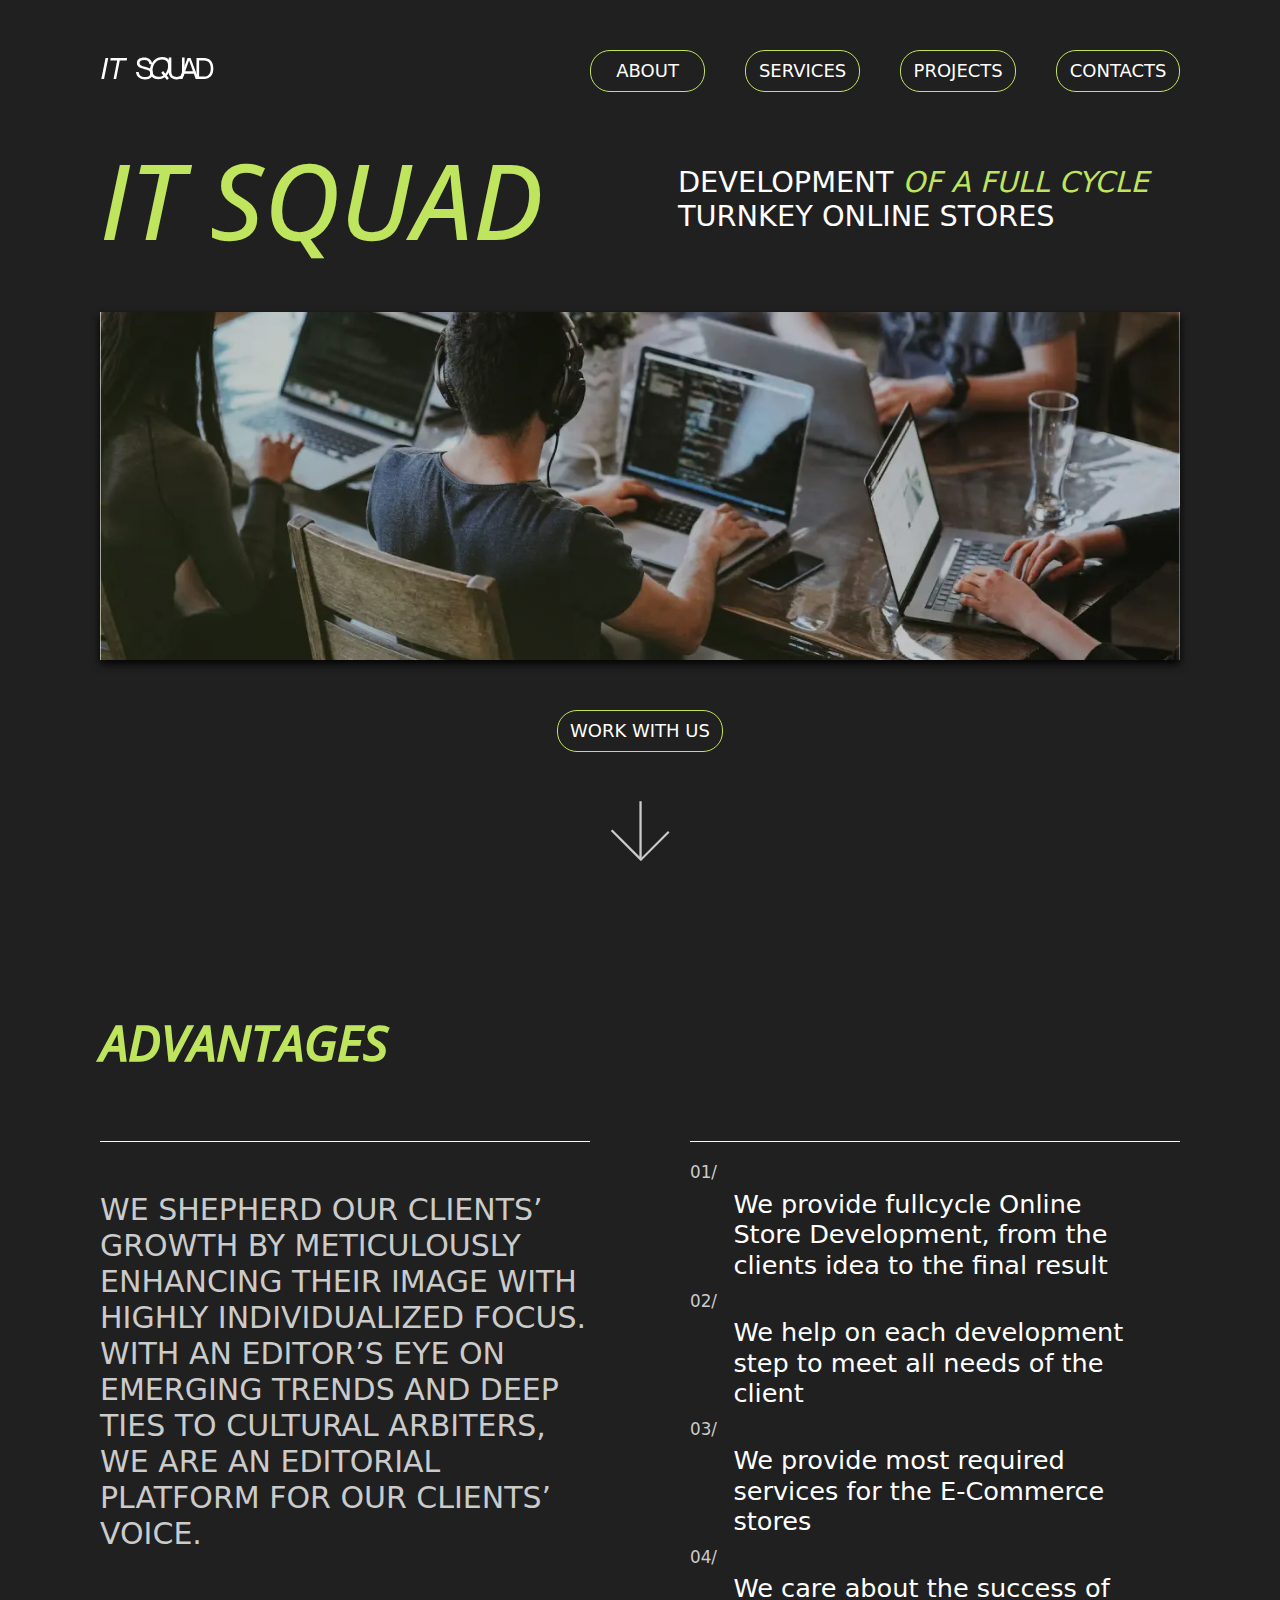
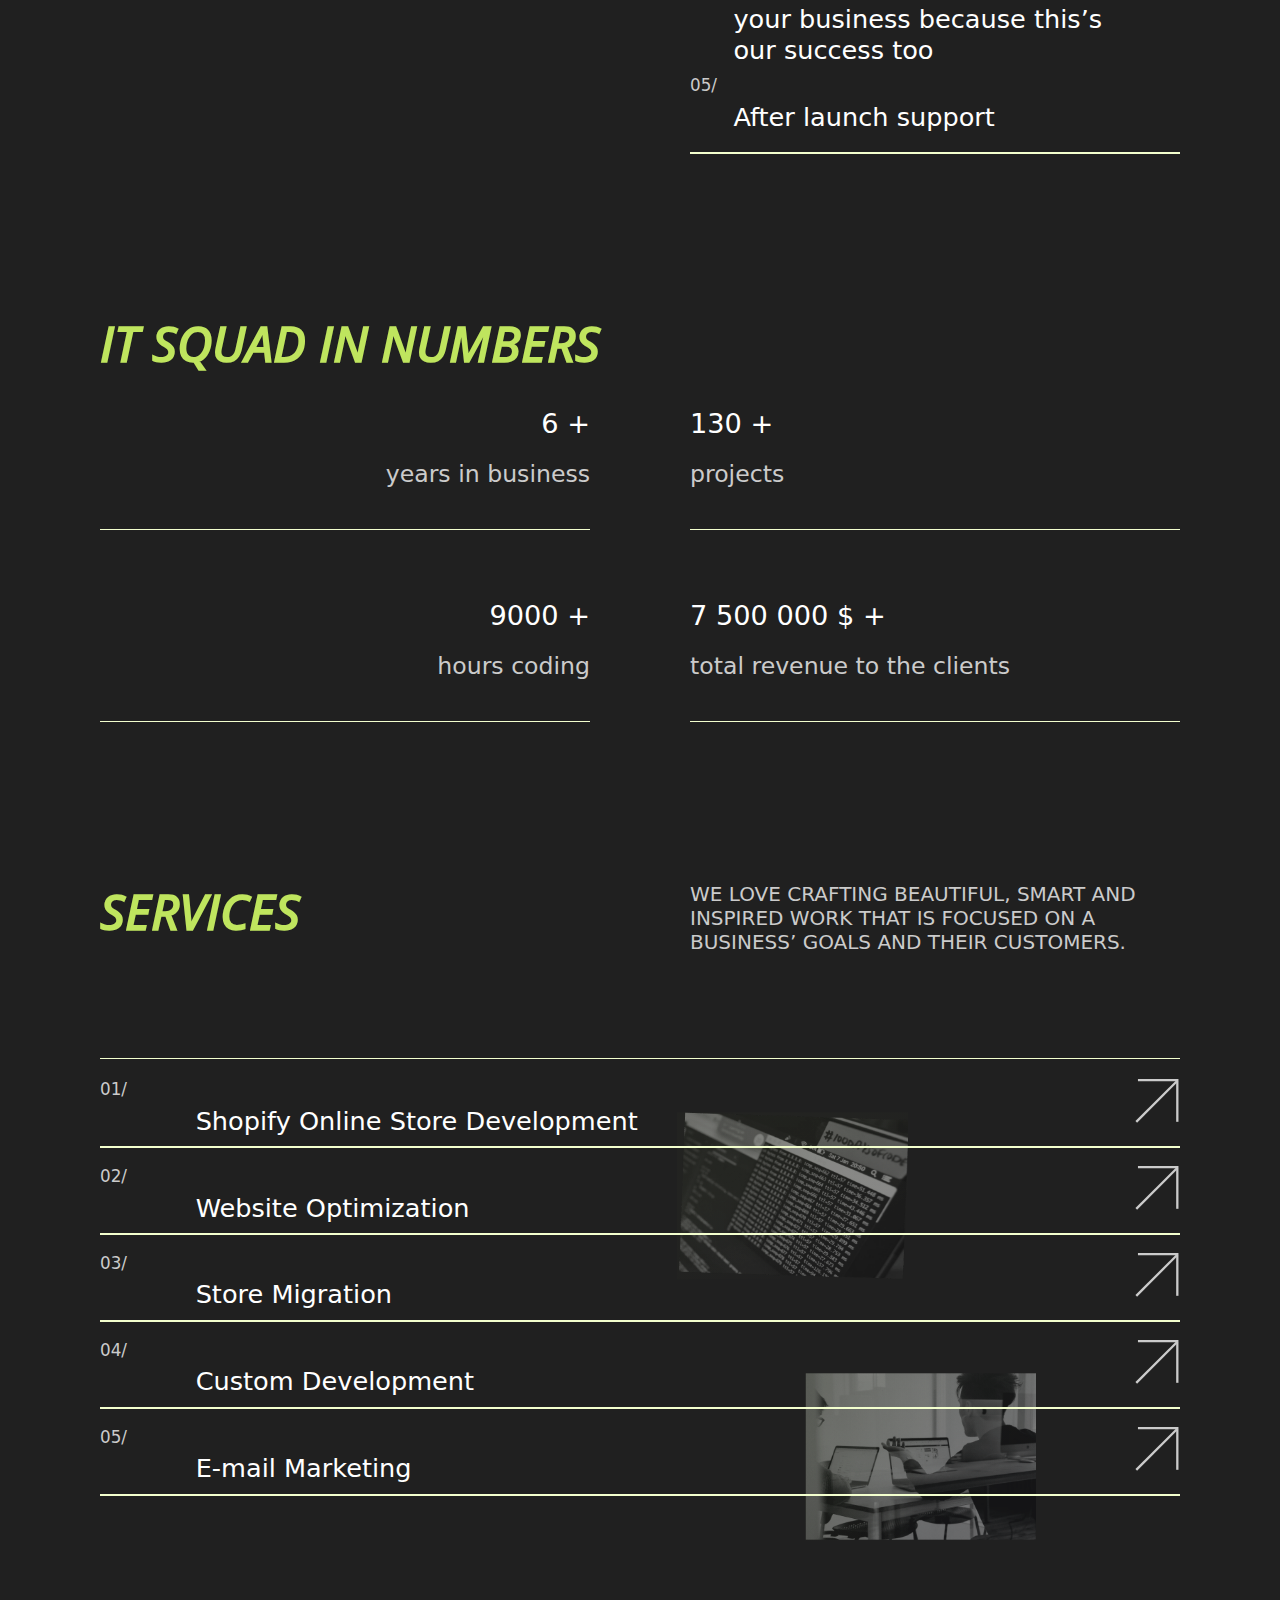
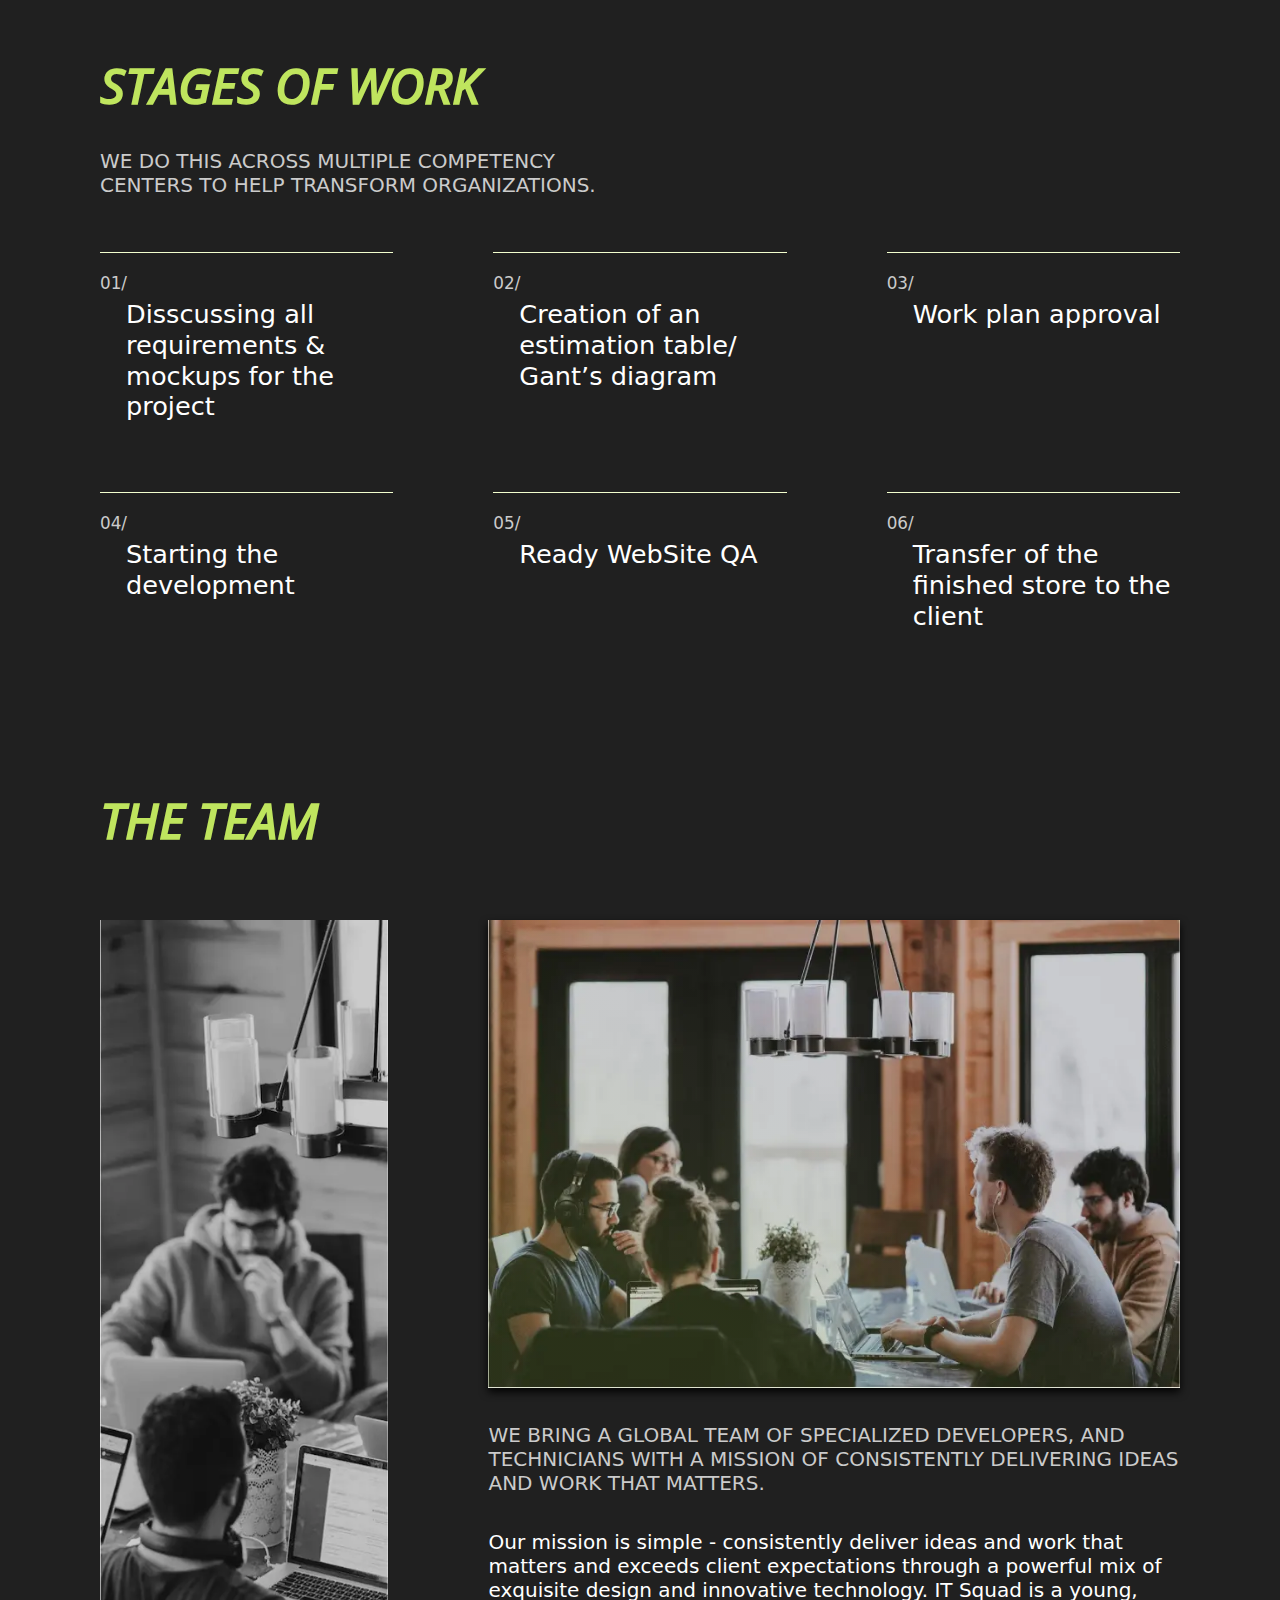
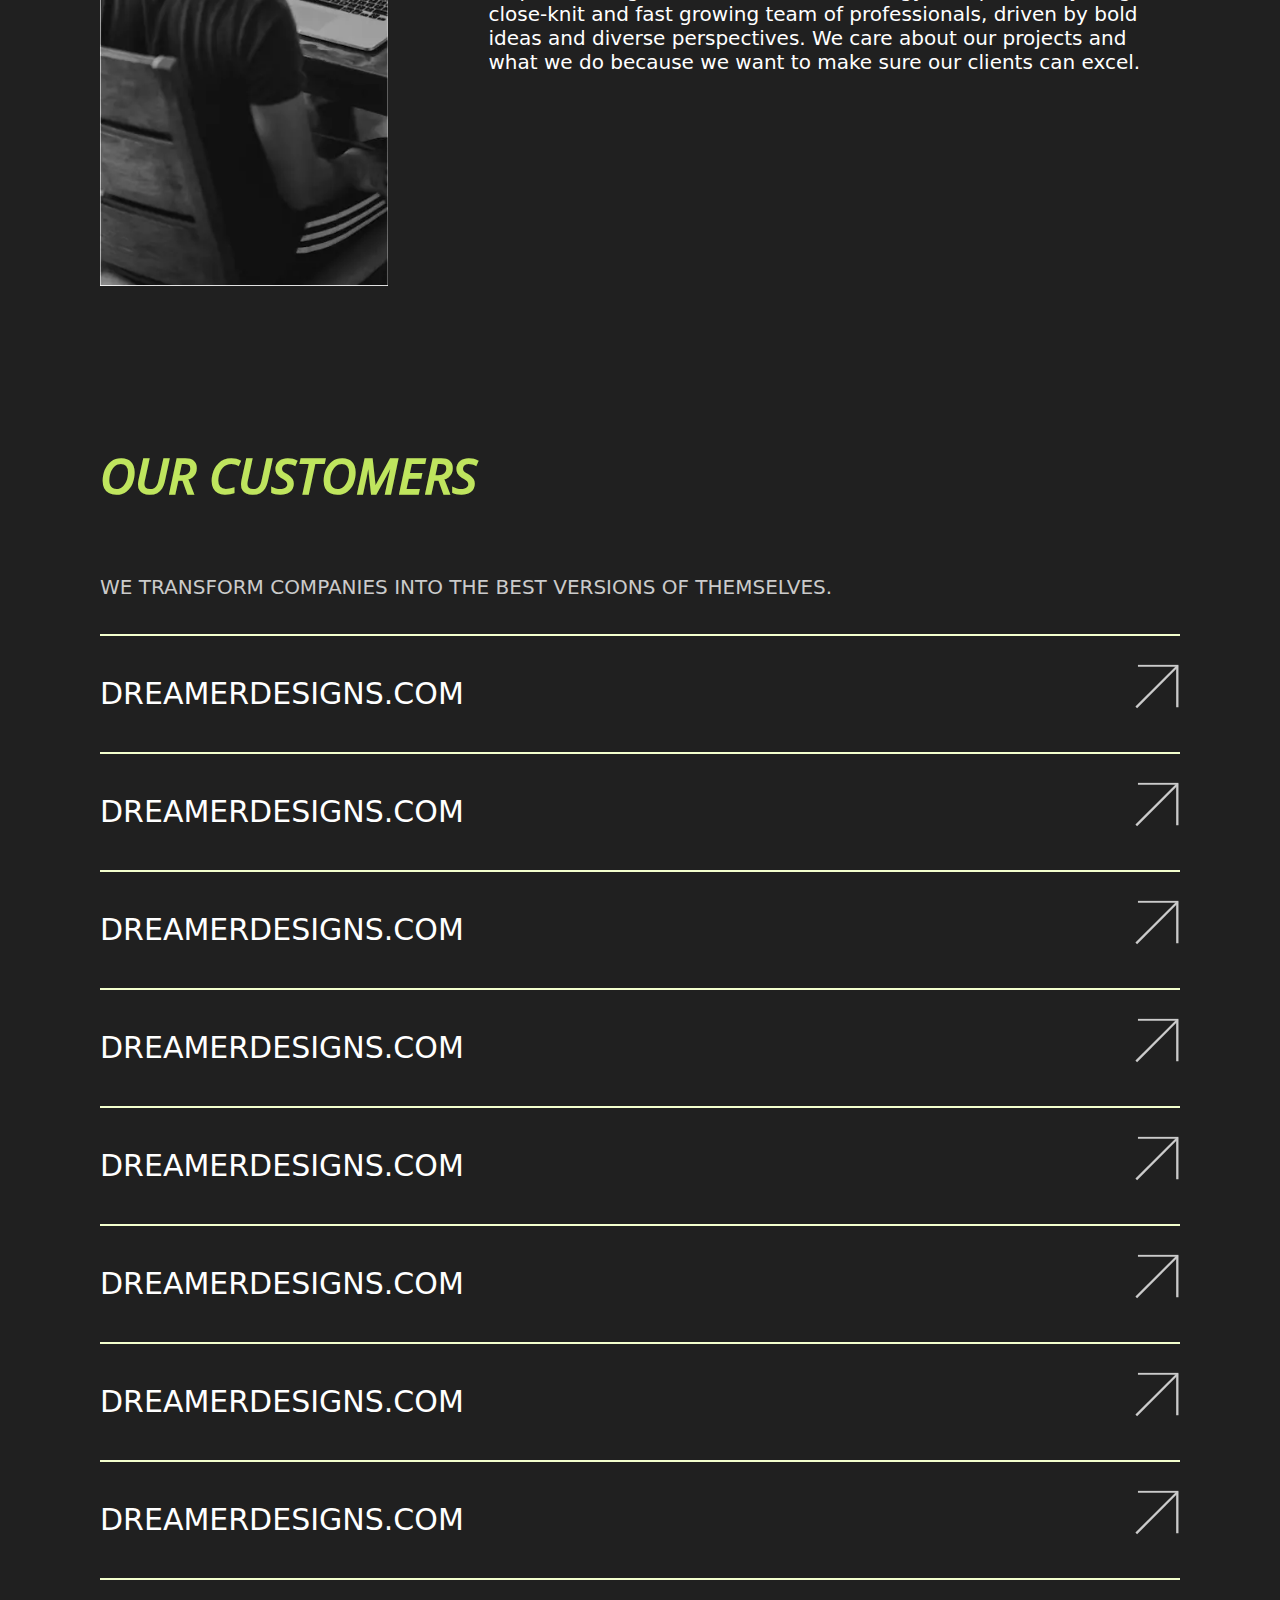
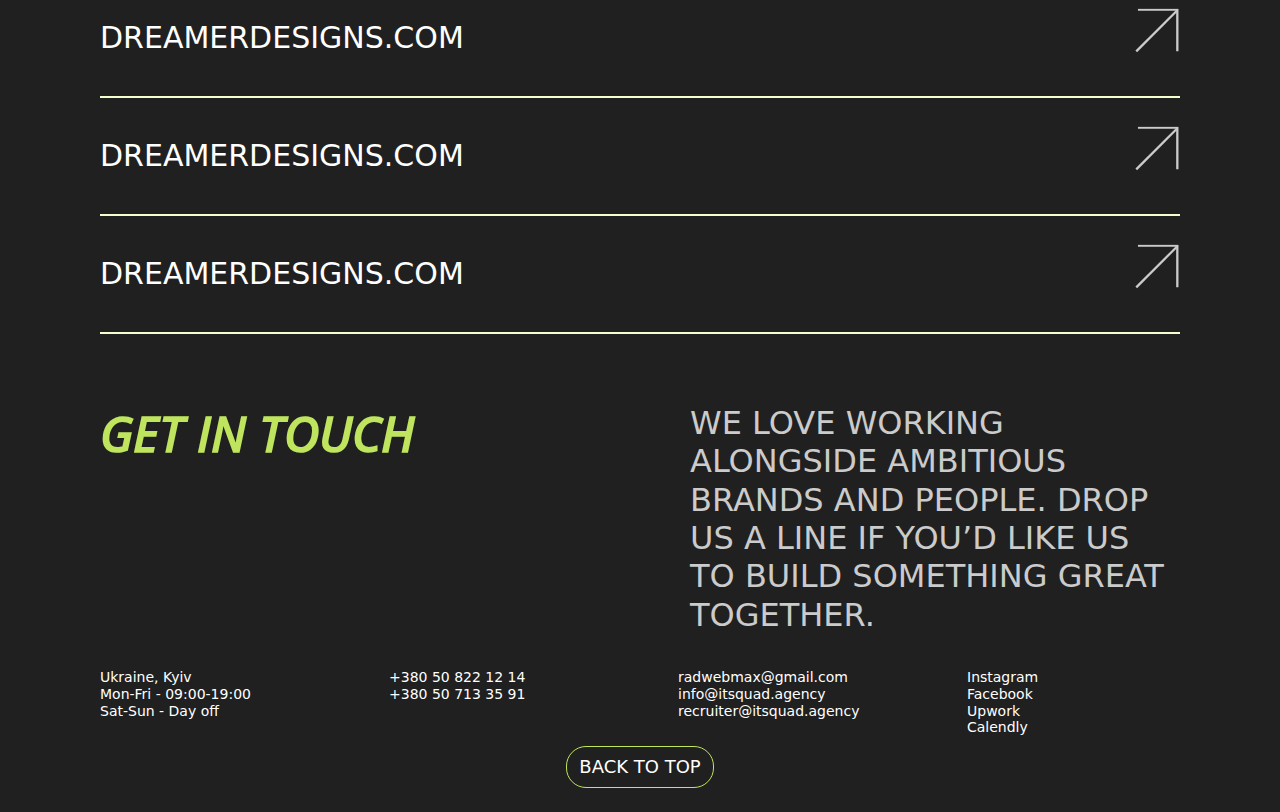
==== commit 57882ab7: "5.0.0" ====
--- a/index.html
+++ b/index.html
@@ -123,69 +123,46 @@
                 </div>
             </section>
 
-            <!-- _______________ABOUT______________ -->
-            <section class="about">
-                <div class="about__wraper about__container">
-                    <div class="about__wrapper-left">
-                        <h2 class="about__title title">ABOUT</h2>
-                        <p class="about__sub-title">IT SQUAD is a digital agency, specialize in front-end development
-                            of online stores
-                            on the Shopify platform.</p>
-                        <div class="about__wrapper-img">
-
-                        </div>
-                    </div>
-                    <div class="about__wrapper-right">
-                        <p class="about__text">We specialize in front-end development
-                            of online stores on the Shopify platform. Focused on digitally transforming brands.
-                            We help businesses launch, grow and gain a competitive edge in today’s
-                            digital-led world through strategy and tech. Our mission is to create remarkable digital
-                            experiences that connect brands
-                            to their customers.</p>
-                        <div class="about__wrapper-img-2">
-
-                        </div>
-                        <p class="about_text-gray">Based in Ukraine.
-                            10% of each project we donate
-                            for Ukraine.</p>
-                    </div>
-                </div>
-            </section>
 
             <!-- _____________advantages_______________ -->
             <section class="advantages">
                 <div class="advantages__container">
                     <h2 class="advantages__title title">advantages</h2>
-                    <p class="advantages__text">We shepherd our clients’ growth
-                        by meticulously enhancing their image with highly individualized focus. With an editor’s eye on
-                        emerging trends
-                        and deep ties to cultural arbiters,
-                        we are an editorial platform for
-                        our clients’ voice.</p>
-                    <ul class="list">
-                        <li class="list__item list__advantages-item">
-                            <p class="list__numbers">01/</p>
-                            <p class="list__text">We provide fullcycle Online Store Development, from the clients idea
-                                to the final result</p>
-                        </li>
-                        <li class="list__item list__advantages-item">
-                            <p class="list__numbers">02/</p>
-                            <p class="list__text">We help on each development step to meet all needs of the client</p>
-                        </li>
-                        <li class="list__item list__advantages-item">
-                            <p class="list__numbers">03/</p>
-                            <p class="list__text">We provide most required services for the E-Commerce stores</p>
-                        </li>
-                        <li class="list__item list__advantages-item">
-                            <p class="list__numbers">04/</p>
-                            <p class="list__text">We care about the success
-                                of your business because this’s our success too</p>
-                        </li>
-                        <li class="list__item list__advantages-item">
-                            <p class="list__numbers">05/</p>
-                            <p class="list__text">After launch support</p>
-                        </li>
-                    </ul>
+                    <div class="advantages__wrapper">
+                        <p class="advantages__text">We shepherd our clients’ growth
+                            by meticulously enhancing their image with highly individualized focus. With an editor’s eye
+                            on
+                            emerging trends
+                            and deep ties to cultural arbiters,
+                            we are an editorial platform for
+                            our clients’ voice.</p>
+                        <ul class="list advantages__list">
+                            <li class="list__item list__advantages-item">
+                                <p class="list__numbers">01/</p>
+                                <p class="list__text">We provide fullcycle Online Store Development, from the clients
+                                    idea
+                                    to the final result</p>
+                            </li>
+                            <li class="list__item list__advantages-item">
+                                <p class="list__numbers">02/</p>
+                                <p class="list__text">We help on each development step to meet all needs of the client
+                                </p>
+                            </li>
+                            <li class="list__item list__advantages-item">
+                                <p class="list__numbers">03/</p>
+                                <p class="list__text">We provide most required services for the E-Commerce stores</p>
+                            </li>
+                            <li class="list__item list__advantages-item">
+                                <p class="list__numbers">04/</p>
+                                <p class="list__text">We care about the success
+                                    of your business because this’s our success too</p>
+                            </li>
+                            <li class="list__item list__advantages-item">
+                                <p class="list__numbers">05/</p>
+                                <p class="list__text">After launch support</p>
+                            </li>
+                        </ul>
+                    </div>
                 </div>
             </section>
 
@@ -227,9 +204,11 @@
             <!-- _______Services______________ -->
             <section class="services">
                 <div class="services__container">
-                    <h2 class="services__title title">services</h2>
-                    <p class="services__text">We love crafting beautiful, smart and inspired work that
-                        is focused on a business’ goals and their customers.</p>
+                    <div class="services__wrapper">
+                        <h2 class="services__title title">services</h2>
+                        <p class="services__text">We love crafting beautiful, smart and inspired work that
+                            is focused on a business’ goals and their customers.</p>
+                    </div>
                     <ul class="list list__services">
                         <li class="list__item list__item-after list__item-relative">
                             <p class="list__numbers">01/</p>
@@ -284,10 +263,12 @@
             <!-- ___________Stages of work_________________ -->
             <section class="work">
                 <div class="work__container">
-                    <h2 class="work__title title">Stages of work</h2>
-                    <p class="work__subtitle">We do this across multiple competency centers to help transform
-                        organizations.</p>
-                    <ul class="list list__services">
+                    <div class="work__wrapper">
+                        <h2 class="work__title title">Stages of work</h2>
+                        <p class="work__subtitle">We do this across multiple competency centers to help transform
+                            organizations.</p>
+                    </div>
+                    <ul class="list list__services work__list">
                         <li class="list__item work__item">
                             <p class="list__numbers ">01/</p>
                             <p class="list__text">Disscussing all requirements
@@ -322,27 +303,53 @@
             <section class="team">
                 <div class="team__container">
                     <h2 class="team__title title">THE TEAM</h2>
-                    <picture class="team__image-wrapper">
-                        <source
-                            srcset="./images/picture/team/group46.webp, ./images/picture/team/group46@2x.webp, ./images/picture/team/group46@3x.webp 3x"
-                            type="image/webp" media="(max-width: 767px)">
-                        <source
-                            srcset="./images/picture/team/group46-min.jpg, ./images/picture/team/group46@2x-min.jpg, ./images/picture/team/group46@3x-min.jpg 3x"
-                            type="image/jpg" media="(max-width: 767px)">
-                        <img src="./images/picture/team/group46-min.jpg" alt="it-squad team" class="team__image">
-                    </picture>
-                    <p class="team__subtitle">We bring a global team
-                        of specialized developers,
-                        and technicians with
-                        a mission of consistently delivering ideas and work
-                        that matters.</p>
-                    <p class="team__text">Our mission is simple - consistently deliver ideas and work that matters and
-                        exceeds client expectations through a
-                        powerful mix of exquisite design and innovative technology. IT Squad is a young, close-knit and
-                        fast growing team of
-                        professionals, driven by bold ideas and diverse perspectives. We care about our projects and
-                        what we do because we want
-                        to make sure our clients can excel.</p>
+                    <div class="team__wrapper-main">
+                        <picture class="team__image-wrapper-left">
+                            <source
+                                srcset="./images/picture/team/desktop/rectangle2.webp, ./images/picture/team/desktop/rectangle2@x2.webp x2, ./images/picture/team/desktop/rectangle2@x3.webp 3x"
+                                type="image/webp" media="(min-width: 768px)">
+                            <source
+                                srcset="./images/picture/team/desktop/rectangle2-min.jpg, ./images/picture/team/desktop/rectangle2@x2-min.jpg x2, ./images/picture/team/desktop/rectangle2@x3-min.jpg 3x"
+                                type="image/jpg" media="(min-width: 768px)">
+                            <img src="./images/picture/team/desktop/rectangle2-min.jpg" alt="it-squad team"
+                                class="team__image-left">
+                        </picture>
+                        <div class="team__wrapper">
+                            <picture class="team__image-wrapper">
+                                <source
+                                    srcset="./images/picture/team/desktop/group46-desktop.webp, ./images/picture/team/desktop/group46-desktop@x2.webp x2, ./images/picture/team/desktop/group46-desktop@x3.webp 3x"
+                                    type="image/webp" media="(min-width: 768px)">
+                                <source
+                                    srcset="./images/picture/team/desktop/group46-desktop.jpg, ./images/picture/team/desktop/group46@2x-min x2, ./images/picture/team/desktop/group46@3x-min 3x"
+                                    type="image/jpg" media="(min-width: 768px)">
+                                <source
+                                    srcset="./images/picture/team/group46.webp, ./images/picture/team/group46@2x.webp x2, ./images/picture/team/group46@3x.webp 3x"
+                                    type="image/webp" media="(max-width: 767px)">
+                                <source
+                                    srcset="./images/picture/team/group46-min.jpg, ./images/picture/team/group46@2x-min.jpg x2, ./images/picture/team/group46@3x-min.jpg 3x"
+                                    type="image/jpg" media="(max-width: 767px)">
+                                <img src="./images/picture/team/group46-min.jpg" alt="it-squad team"
+                                    class="team__image">
+                            </picture>
+                            <p class="team__subtitle">We bring a global team
+                                of specialized developers,
+                                and technicians with
+                                a mission of consistently delivering ideas and work
+                                that matters.</p>
+                            <p class="team__text">Our mission is simple - consistently deliver ideas and work that
+                                matters
+                                and
+                                exceeds client expectations through a
+                                powerful mix of exquisite design and innovative technology. IT Squad is a young,
+                                close-knit
+                                and
+                                fast growing team of
+                                professionals, driven by bold ideas and diverse perspectives. We care about our projects
+                                and
+                                what we do because we want
+                                to make sure our clients can excel.</p>
+                        </div>
+                    </div>
                 </div>
             </section>
 
@@ -492,14 +499,19 @@
         </main>
         <footer class="footer">
             <div class="footer__container">
-                <h2 class="footer_title title">GET In TOUCH</h2>
-                <p class="footer__sub-title">We love working alongside ambitious brands and people.
-                    Drop us a line if you’d like
-                    us to build something great together.</p>
-                <address class="footer__address">Ukraine, Kyiv<br>
-                    Mon-Fri - 09:00-19:00<br>
-                    Sat-Sun - Day off</address>
+                <div class="footer_wrapper-title">
+                    <h2 class="footer_title title">GET In TOUCH</h2>
+                    <p class="footer__sub-title">We love working alongside ambitious brands and people.
+                        Drop us a line if you’d like
+                        us to build something great together.</p>
+                </div>
+
                 <ul class="footer__list">
+                    <li class="footer__item">
+                        <address class="footer__address">Ukraine, Kyiv<br>
+                            Mon-Fri - 09:00-19:00<br>
+                            Sat-Sun - Day off</address>
+                    </li>
                     <li class="footer__item">
                         <a href="tel:+380 50 822 12 14" class="footer__contact">+380 50 822 12 14</a><br>
                         <a href="tel:+380 50 713 35 91" class="footer__contact">+380 50 713 35 91</a>
--- a/css/main.min.css
+++ b/css/main.min.css
@@ -1 +1 @@
-:root{--background-color: #202020;--accent-color: #bfe55e;--sub-title: #cbcbcb;--text: #ffffff}@font-face{font-family:"Inter";src:url(../fonts/Inter-Regular.woff),url(../fonts/Inter-Regular.woff2);font-weight:400}@font-face{font-family:"Inter";src:url(../fonts/Inter-SemiBold.woff),url(../fonts/Inter-SemiBold.woff2);font-weight:600}@font-face{font-family:"OpenSans";src:url(../fonts/OpenSans-Light.woff),url(../fonts/OpenSans-Light.woff2);font-weight:300}@font-face{font-family:"OpenSans";src:url(../fonts/OpenSans-Medium.woff),url(../fonts/OpenSans-Medium.woff2);font-weight:500}@font-face{font-family:"OpenSans";src:url(../fonts/OpenSans-MediumItalic.woff),url(../fonts/OpenSans-MediumItalic.woff2);font-weight:500;font-style:italic}@font-face{font-family:"OpenSans";src:url(../fonts/OpenSans-Regular.woff),url(../fonts/OpenSans-Regular.woff2);font-weight:400}/*! modern-normalize v1.1.0 | MIT License | https://github.com/sindresorhus/modern-normalize */*,::after,::before{-webkit-box-sizing:border-box;box-sizing:border-box}html{-moz-tab-size:4;-o-tab-size:4;tab-size:4}html{line-height:1.15;-webkit-text-size-adjust:100%}body{margin:0}body{font-family:system-ui,-apple-system,"Segoe UI",Roboto,Helvetica,Arial,sans-serif,"Apple Color Emoji","Segoe UI Emoji"}hr{height:0;color:inherit}abbr[title]{-webkit-text-decoration:underline dotted;text-decoration:underline dotted}b,strong{font-weight:bolder}code,kbd,pre,samp{font-family:ui-monospace,SFMono-Regular,Consolas,"Liberation Mono",Menlo,monospace;font-size:1em}small{font-size:80%}sub,sup{font-size:75%;line-height:0;position:relative;vertical-align:baseline}sub{bottom:-0.25em}sup{top:-0.5em}table{text-indent:0;border-color:inherit}button,input,optgroup,select,textarea{font-family:inherit;font-size:100%;line-height:1.15;margin:0}button,select{text-transform:none}[type=button],[type=reset],[type=submit],button{-webkit-appearance:button}::-moz-focus-inner{border-style:none;padding:0}:-moz-focusring{outline:1px dotted ButtonText}:-moz-ui-invalid{box-shadow:none}legend{padding:0}progress{vertical-align:baseline}::-webkit-inner-spin-button,::-webkit-outer-spin-button{height:auto}[type=search]{-webkit-appearance:textfield;outline-offset:-2px}::-webkit-search-decoration{-webkit-appearance:none}::-webkit-file-upload-button{-webkit-appearance:button;font:inherit}summary{display:list-item}h1,h2,h3,h4,h5,h6,p{padding:0;margin:0}ol,ul{list-style:none;margin:0;padding:0}img{display:block;width:100%;height:auto}.link{text-decoration:none;color:inherit}[class$=__container]{padding-left:20px;padding-right:20px;margin-left:auto;margin-right:auto}body{background-color:var(--background-color);color:var(--text);font-weight:400;font-style:normal;line-height:1.2}.title{font-family:"OpenSans",sans-serif;font-size:1.875rem;text-transform:uppercase;color:var(--accent-color);font-style:italic}.btn{padding:.562rem .781rem;border:1px solid var(--accent-color);border-radius:20px;background-color:var(--background-color);color:var(--text);font-size:1.125rem;line-height:1.2;text-transform:uppercase;cursor:pointer}.link{text-decoration:none}@media screen and (min-width: 767.98px){[class$=__container]{padding-left:50px;padding-right:50px}}@media screen and (min-width: 1199.98px){[class$=__container]{padding-left:100px;padding-right:100px}}.visually-hidden{position:absolute;width:1px;height:1px;margin:-1px;border:0;padding:0;white-space:nowrap;-webkit-clip-path:inset(100%);clip-path:inset(100%);clip:rect(0 0 0 0);overflow:hidden}.header__wrapper{padding-top:25px}.header__list{display:-webkit-box;display:-ms-flexbox;display:flex;-webkit-box-pack:justify;-ms-flex-pack:justify;justify-content:space-between}.header__list-menu{display:none}.header__logo-image{width:7.25rem;height:2.25rem}.header__btn-menu-open{width:1.5rem;height:2.25rem;fill:#04c065}.header__btn-menu-open>use{fill:#04c065}.header__btn-mobile-menu{width:3.125rem;border:none;background-color:rgba(0,0,0,0)}.header{position:relative}.header-mobile__menu{position:absolute;right:0;top:0;z-index:900;width:100%;height:100vh;opacity:0;visibility:hidden;pointer-events:none;overflow-y:auto;background-color:var(--accent-color);-webkit-transition:opacity 250ms cubic-bezier(0.4, 0, 0.2, 1),visibility 250ms cubic-bezier(0.4, 0, 0.2, 1);transition:opacity 250ms cubic-bezier(0.4, 0, 0.2, 1),visibility 250ms cubic-bezier(0.4, 0, 0.2, 1)}.header-mobile__menu.is-open{position:fixed;opacity:1;visibility:visible;pointer-events:auto}.lock{overflow:hidden}.header-mobile__container{position:relative;display:-webkit-box;display:-ms-flexbox;display:flex;-webkit-box-orient:vertical;-webkit-box-direction:normal;-ms-flex-direction:column;flex-direction:column;-webkit-box-align:center;-ms-flex-align:center;align-items:center;-webkit-box-pack:justify;-ms-flex-pack:justify;justify-content:space-between;padding-top:1.562rem;padding-bottom:17vh;height:100%}.header-mobile__img{width:2.812rem;height:2.812rem}.header-mobile__btn-close{position:absolute;right:-0.0625rem;top:1.3125rem;display:inline-block;padding:0;border:rgba(0,0,0,0);background-color:rgba(0,0,0,0);-webkit-transform:translate(-50%, 0);transform:translate(-50%, 0)}.header-mobile__title{font-style:italic;text-align:center;font-weight:500;font-size:3.75rem;color:#000;text-transform:uppercase;margin-top:2.5rem}.header-mobile__list{display:-webkit-box;display:-ms-flexbox;display:flex;-webkit-box-orient:vertical;-webkit-box-direction:normal;-ms-flex-direction:column;flex-direction:column;-webkit-box-align:center;-ms-flex-align:center;align-items:center;-ms-flex-wrap:wrap;flex-wrap:wrap;row-gap:2.187rem;text-transform:uppercase}.header-mobile__item{display:-webkit-box;display:-ms-flexbox;display:flex;-webkit-box-align:center;-ms-flex-align:center;align-items:center;-webkit-box-pack:center;-ms-flex-pack:center;justify-content:center;padding:.5625rem 1rem;border:1px solid #202020;border-radius:30px;width:7.127rem;color:var(--background-color);font-size:1.125rem;cursor:pointer;-webkit-transition:color 250ms ease,background-color 250ms ease,-webkit-box-shadow 250ms ease;transition:color 250ms ease,background-color 250ms ease,-webkit-box-shadow 250ms ease;transition:color 250ms ease,background-color 250ms ease,box-shadow 250ms ease;transition:color 250ms ease,background-color 250ms ease,box-shadow 250ms ease,-webkit-box-shadow 250ms ease}.header-mobile__item:hover{background-color:#faebd7;color:#8451d6;-webkit-box-shadow:1px 1px 6px 0px #42445a;box-shadow:1px 1px 6px 0px #42445a}.header-mobile__list-social{position:relative;display:-webkit-box;display:-ms-flexbox;display:flex;-webkit-box-pack:justify;-ms-flex-pack:justify;justify-content:space-between;width:100%;padding-top:1.75}.header-mobile__list-social::before{position:absolute;top:-28px;content:"";width:100%;border:1px solid #202020}.header-mobile__item-social{color:var(--background-color);font-size:1.25rem;font-weight:500}@media screen and (max-width: 325.98px){.header-mobile__title{font-size:3.5rem}}@media screen and (max-height: 620px){.header-mobile__list{row-gap:1rem}.header-mobile__list-social::before{position:absolute;top:-5px;content:"";width:100%;border:1px solid #202020}}@media screen and (max-height: 492px){.header-mobile__list-social::before{top:1px}.header-mobile__title{font-size:2.5rem;margin-top:-1.874rem}}@media screen and (min-width: 767.98px){.header__btn-mobile-menu{display:none}.header__wrapper-desktop{display:-webkit-box;display:-ms-flexbox;display:flex;-webkit-box-pack:justify;-ms-flex-pack:justify;justify-content:space-between}.header__list-menu{display:-webkit-box;display:-ms-flexbox;display:flex;-webkit-column-gap:.5rem;-moz-column-gap:.5rem;column-gap:.5rem;-ms-flex-wrap:wrap;flex-wrap:wrap}.header__item-menu{display:-webkit-box;display:-ms-flexbox;display:flex;-webkit-box-pack:center;-ms-flex-pack:center;justify-content:center;-webkit-box-align:center;-ms-flex-align:center;align-items:center;min-width:7.187rem}}@media screen and (min-width: 991.98px){.header__list-menu{-webkit-column-gap:2.5rem;-moz-column-gap:2.5rem;column-gap:2.5rem}.header__wrapper{padding-top:3.125rem}}.heroise{padding-top:2.813rem}.heroise__title{font-style:italic;font-weight:500;font-size:3.75rem;margin-bottom:1.875rem}.heroise__sub-title{font-size:1.25rem;text-transform:uppercase;font-weight:400;margin-bottom:4.375rem}.heroise__accents-text{color:var(--accent-color);font-style:italic}.heroise_wrapper-img{display:block;position:relative;-webkit-filter:drop-shadow(0px 4px 4px rgba(0, 0, 0, 0.95));filter:drop-shadow(0px 4px 4px rgba(0, 0, 0, 0.95));margin-bottom:2.5rem}.heroise_wrapper-img::before{content:"";position:absolute;top:0;left:0;z-index:2;display:block;width:100%;height:100%;background:linear-gradient(29.58deg, rgba(191, 229, 95, 0.075) 22.75%, rgba(217, 217, 217, 0) 64%)}.heroise__icon{display:none}@media screen and (min-width: 767.98px){.heroise__title{font-size:4.55rem;margin-bottom:0;width:46.129%;margin-right:7.661%}.heroise__sub-title{font-size:1.5rem;width:46.774%;margin-bottom:0}.heroise__wrapper{display:-webkit-box;display:-ms-flexbox;display:flex;-webkit-box-align:center;-ms-flex-align:center;align-items:center;margin-bottom:3.125rem}.heroise__wrapper-btn{display:-webkit-box;display:-ms-flexbox;display:flex;-webkit-box-pack:center;-ms-flex-pack:center;justify-content:center;margin-bottom:3.425rem}.heroise__btn{display:-webkit-box;display:-ms-flexbox;display:flex;-webkit-box-pack:center;-ms-flex-pack:center;justify-content:center;-webkit-box-align:center;-ms-flex-align:center;align-items:center}.heroise__icon{display:block;margin:0 auto;width:2.87rem;height:2.87rem;stroke:var(--sub-title);-webkit-transform:rotate(135deg);transform:rotate(135deg)}}@media screen and (min-width: 1199.98px){.heroise__title{font-size:6.55rem;margin-bottom:0;width:46.129%;margin-right:7.661%}.heroise__sub-title{font-size:1.8rem;width:46.774%;margin-bottom:0}.heroise_wrapper-img{margin-bottom:3.125rem}}.advantages{padding-top:4.372rem}.advantages__title{margin-bottom:2.187rem}.advantages__title::after{display:block;content:"";width:100%;height:1px;border:1px solid #f3ffce;-webkit-transform:rotate(180deg);transform:rotate(180deg);margin-top:2.187rem}.advantages__text{text-transform:uppercase;font-size:1.875rem;color:var(--sub-title);margin-bottom:1.1rem}.advantages__text::after{display:block;content:"";width:100%;height:1px;border:1px solid #f3ffce;-webkit-transform:rotate(180deg);transform:rotate(180deg);margin-top:2.187rem}.list__numbers{font-size:1.25rem;color:var(--sub-title);margin-bottom:.375rem}.list__text{margin-bottom:.625rem;font-size:1.25rem;width:82.29%;margin-right:8.855%;margin-left:8.855%}.list__advantages-item:last-child::after{display:block;content:"";width:100%;height:1px;border:1px solid #f3ffce;-webkit-transform:rotate(180deg);transform:rotate(180deg)}.list__advantages-item:last-child>.list__text{margin-bottom:1.25rem}.numbers{padding-top:4.375rem}.numbers__title{margin-bottom:2.187rem}.numbers__item::after{display:block;content:"";width:100%;height:1px;border:1px solid #f3ffce;-webkit-transform:rotate(180deg);transform:rotate(180deg);margin-top:.625rem;margin-bottom:2.187rem}.numbers__item:last-child::after{display:block;content:"";width:100%;height:1px;border:1px solid #f3ffce;-webkit-transform:rotate(180deg);transform:rotate(180deg);margin-top:.625rem;margin-bottom:0}.numbers__wrapper-text{margin-left:21.57%}.numbers__text-numbers{font-size:1.25rem;margin-bottom:.625rem}.numbers__text{color:var(--sub-title);font-size:1.25rem}.services{padding-top:4.375rem}.services__title{margin-bottom:2.187rem}.services__text{font-size:1.25rem;margin-bottom:2.187rem;color:var(--sub-title);text-transform:uppercase}.list__services-image{position:absolute;right:0;bottom:2.187rem;width:1.125rem;height:1.125rem;stroke:var(--sub-title)}.list__item-relative{position:relative}.list__item-after{margin-bottom:1.125rem}.list__item-after:nth-child(2)::before{z-index:-1;position:absolute;display:inline-block;content:"";width:100%;min-height:80px;background-image:linear-gradient(146.53deg, rgba(191, 229, 95, 0.015) 36.82%, rgba(255, 255, 255, 0) 80.1%),url(../../images/picture/services/Rectangle-37-min.png);background-size:6.562rem 5rem;background-repeat:no-repeat;background-position:68% 0;-webkit-transform:rotate(2deg);transform:rotate(2deg)}.list__item-after:last-child{margin-bottom:0}.list__item-after:last-child::before{z-index:-1;position:absolute;display:inline-block;content:"";width:100%;min-height:80px;background-image:linear-gradient(146.53deg, rgba(191, 229, 95, 0.015) 36.82%, rgba(255, 255, 255, 0) 80.1%),url(../../images/picture/services/Rectangle-38-min.png);background-size:6.562rem 5rem;background-repeat:no-repeat;background-position:83% 0}.list__item-after::after{display:block;content:"";width:100%;height:1px;border:1px solid #f3ffce;-webkit-transform:rotate(180deg);transform:rotate(180deg)}@media(min-device-pixel-ratio: 2),(-webkit-min-device-pixel-ratio: 2),(min-resolution: 192dpi),(min-resolution: 2dppx){.list__item-after:nth-child(2)::before{background-image:linear-gradient(146.53deg, rgba(191, 229, 95, 0.015) 36.82%, rgba(255, 255, 255, 0) 80.1%),url(../../images/picture/services/Rectangle-37@2x-min.png)}}@media(min-device-pixel-ratio: 3),(-webkit-min-device-pixel-ratio: 3),(min-resolution: 288dpi),(min-resolution: 3dppx){.list__item-after:nth-child(2)::before{background-image:linear-gradient(146.53deg, rgba(191, 229, 95, 0.015) 36.82%, rgba(255, 255, 255, 0) 80.1%),url(../../images/picture/services/Rectangle-37@3x-min.png)}}@media(min-device-pixel-ratio: 2),(-webkit-min-device-pixel-ratio: 2),(min-resolution: 192dpi),(min-resolution: 2dppx){.list__item-after:last-child::before{background-image:linear-gradient(146.53deg, rgba(191, 229, 95, 0.015) 36.82%, rgba(255, 255, 255, 0) 80.1%),url(../../images/picture/services/Rectangle-38@2x-min.png)}}@media(min-device-pixel-ratio: 3),(-webkit-min-device-pixel-ratio: 3),(min-resolution: 288dpi),(min-resolution: 3dppx){.list__item-after:last-child::before{background-image:linear-gradient(146.53deg, rgba(191, 229, 95, 0.015) 36.82%, rgba(255, 255, 255, 0) 80.1%),url(../../images/picture/services/Rectangle-38@3x-min.png)}}.work{padding-top:4.375rem}.work__title{margin-bottom:2.187rem}.work__subtitle{margin-bottom:2.187rem;font-size:1.25rem;color:var(--sub-title);text-transform:uppercase}.work__item::after{display:block;content:"";width:100%;height:1px;border:1px solid #f3ffce;-webkit-transform:rotate(180deg);transform:rotate(180deg);margin-bottom:.625rem}.work__item:last-child::after{display:block;content:"";width:100%;height:1px;border:1px solid #f3ffce;-webkit-transform:rotate(180deg);transform:rotate(180deg);margin-bottom:0}.team{padding-top:4.375rem}.team__title{margin-bottom:2.187rem}.team__image-wrapper{display:block;position:relative;margin-bottom:2.187rem;-webkit-filter:drop-shadow(0px 4px 4px rgba(0, 0, 0, 0.95));filter:drop-shadow(0px 4px 4px rgba(0, 0, 0, 0.95))}.team__image-wrapper::before{content:"";position:absolute;top:0;left:0;z-index:2;display:block;width:100%;height:100%;background:linear-gradient(29.58deg, rgba(191, 229, 95, 0.075) 22.75%, rgba(217, 217, 217, 0) 64%)}.team__subtitle{margin-bottom:2.187rem;font-size:1.25rem;color:var(--sub-title);text-transform:uppercase}.team__text{font-size:1.25rem}.customers{padding-top:4.375rem}.customers__title{margin-bottom:2.187rem}.customers__sub-title{margin-bottom:2.187rem;font-size:1.25rem;color:var(--sub-title);text-transform:uppercase}.customers__item{position:relative}.customers__item::after{display:block;content:"";width:100%;height:1px;border:1px solid #f3ffce;-webkit-transform:rotate(180deg);transform:rotate(180deg)}.customers__item:first-child::before{display:block;content:"";width:100%;height:1px;border:1px solid #f3ffce;-webkit-transform:rotate(180deg);transform:rotate(180deg)}.customers__item:last-child::after{margin-bottom:0}.customers__btn{position:absolute;right:0;bottom:auto;width:1.125rem;height:1.125rem;stroke:var(--sub-title)}.customers__check{position:absolute;width:1px;height:1px;margin:-1px;border:0;padding:0;white-space:nowrap;-webkit-clip-path:inset(100%);clip-path:inset(100%);clip:rect(0 0 0 0);overflow:hidden}.customers__check:checked~.customers__text{display:block}.customers__check:checked+.customers__title-list{background-color:#174131}.customers__text{display:none;padding:1rem}.customers__title-list{position:relative;display:block;padding:1.25rem 0;text-transform:uppercase;cursor:pointer}.footer{padding-top:4.375rem;padding-bottom:1.5rem;font-size:.875rem;color:var(--text)}.footer_title{margin-bottom:2.187rem}.footer__sub-title{margin-bottom:2.187rem;font-size:1.25rem;color:var(--sub-title);text-transform:uppercase}.footer__address{text-decoration:none;font-style:normal;margin-bottom:.625rem;max-width:10.25rem}.footer__list{color:var(--text);text-decoration:none;max-width:10.25rem}.footer__item{text-decoration:none;margin-bottom:.625rem}.footer__contact{text-decoration:none;color:var(--text)}.social__link{text-decoration:none;color:var(--text)}.footer__btn{display:block;margin:0 auto}.footer__button-top{text-decoration:none}.backdrop__modal{padding:1.562rem 1.25rem 4.062rem}.backdrop__contact{margin-bottom:1rem}.backdrop__item{font-size:1.875rem;text-transform:uppercase}.backdrop__address{margin-bottom:2.187rem;font-style:normal}.backdrop__text{font-size:1.25rem;color:var(--sub-title)}.backdrop__link{color:#616161;font-size:.9375rem}.form__list{display:-webkit-box;display:-ms-flexbox;display:flex;-ms-flex-wrap:wrap;flex-wrap:wrap;row-gap:.9375rem;-webkit-column-gap:1.125rem;-moz-column-gap:1.125rem;column-gap:1.125rem;-webkit-box-pack:center;-ms-flex-pack:center;justify-content:center;margin-bottom:1.062rem}.form__item{position:relative;-webkit-box-flex:1;-ms-flex:1 1 calc((100% - 1.125rem)/2);flex:1 1 calc((100% - 1.125rem)/2)}.form__input{background-color:inherit;border:1px solid #404040;padding:.625rem 1rem;color:var(--text);width:100%}.form__input:not(:-moz-placeholder-shown)+.form__label{transform:translate(0.625rem, -260%)}.form__input:not(:-ms-input-placeholder)+.form__label{transform:translate(0.625rem, -260%)}.form__input:focus+.form__label,.form__input:not(:placeholder-shown)+.form__label{-webkit-transform:translate(0.625rem, -260%);transform:translate(0.625rem, -260%)}.form__input:focus{outline:none;border:1px solid var(--sub-title)}.form__label{position:absolute;top:50%;left:0px;-webkit-transform:translate(0.625rem, -50%);transform:translate(0.625rem, -50%);color:var(--sub-title);font-size:.687rem;-webkit-transition:-webkit-transform 250ms ease;transition:-webkit-transform 250ms ease;transition:transform 250ms ease;transition:transform 250ms ease, -webkit-transform 250ms ease}.form__textarea{resize:none;width:100%;height:12.5rem;padding:1rem .625rem;margin-bottom:1.875rem;background-color:rgba(0,0,0,0);color:var(--text);border:1px solid #404040}.form__textarea:focus{outline:none;border:1px solid var(--sub-title)}.form__textarea::-webkit-input-placeholder{color:var(--sub-title);font-size:.687rem}.form__textarea::-moz-placeholder{color:var(--sub-title);font-size:.687rem}.form__textarea:-ms-input-placeholder{color:var(--sub-title);font-size:.687rem}.form__textarea::-ms-input-placeholder{color:var(--sub-title);font-size:.687rem}.form__textarea::placeholder{color:var(--sub-title);font-size:.687rem}.form__btn{display:block;padding:.562rem 1.5rem;margin-left:auto;margin-bottom:6.25rem}.backdrop__text-social{font-size:1.25rem;color:var(--sub-title);margin-bottom:.625rem}.backdrop__social-link{font-size:.937rem;color:var(--sub-title)}@media screen and (max-width: 440px){.form__list{display:block}.form__item{margin-bottom:14px}}/*# sourceMappingURL=main.min.css.map */+:root{--background-color: #202020;--accent-color: #bfe55e;--sub-title: #cbcbcb;--text: #ffffff}@font-face{font-family:"Inter";src:url(../fonts/Inter-Regular.woff),url(../fonts/Inter-Regular.woff2);font-weight:400}@font-face{font-family:"Inter";src:url(../fonts/Inter-SemiBold.woff),url(../fonts/Inter-SemiBold.woff2);font-weight:600}@font-face{font-family:"OpenSans";src:url(../fonts/OpenSans-Light.woff),url(../fonts/OpenSans-Light.woff2);font-weight:300}@font-face{font-family:"OpenSans";src:url(../fonts/OpenSans-Medium.woff),url(../fonts/OpenSans-Medium.woff2);font-weight:500}@font-face{font-family:"OpenSans";src:url(../fonts/OpenSans-MediumItalic.woff),url(../fonts/OpenSans-MediumItalic.woff2);font-weight:500;font-style:italic}@font-face{font-family:"OpenSans";src:url(../fonts/OpenSans-Regular.woff),url(../fonts/OpenSans-Regular.woff2);font-weight:400}/*! modern-normalize v1.1.0 | MIT License | https://github.com/sindresorhus/modern-normalize */*,::after,::before{-webkit-box-sizing:border-box;box-sizing:border-box}html{-moz-tab-size:4;-o-tab-size:4;tab-size:4}html{line-height:1.15;-webkit-text-size-adjust:100%}body{margin:0}body{font-family:system-ui,-apple-system,"Segoe UI",Roboto,Helvetica,Arial,sans-serif,"Apple Color Emoji","Segoe UI Emoji"}hr{height:0;color:inherit}abbr[title]{-webkit-text-decoration:underline dotted;text-decoration:underline dotted}b,strong{font-weight:bolder}code,kbd,pre,samp{font-family:ui-monospace,SFMono-Regular,Consolas,"Liberation Mono",Menlo,monospace;font-size:1em}small{font-size:80%}sub,sup{font-size:75%;line-height:0;position:relative;vertical-align:baseline}sub{bottom:-0.25em}sup{top:-0.5em}table{text-indent:0;border-color:inherit}button,input,optgroup,select,textarea{font-family:inherit;font-size:100%;line-height:1.15;margin:0}button,select{text-transform:none}[type=button],[type=reset],[type=submit],button{-webkit-appearance:button}::-moz-focus-inner{border-style:none;padding:0}:-moz-focusring{outline:1px dotted ButtonText}:-moz-ui-invalid{box-shadow:none}legend{padding:0}progress{vertical-align:baseline}::-webkit-inner-spin-button,::-webkit-outer-spin-button{height:auto}[type=search]{-webkit-appearance:textfield;outline-offset:-2px}::-webkit-search-decoration{-webkit-appearance:none}::-webkit-file-upload-button{-webkit-appearance:button;font:inherit}summary{display:list-item}h1,h2,h3,h4,h5,h6,p{padding:0;margin:0}ol,ul{list-style:none;margin:0;padding:0}img{display:block;width:100%;height:auto}.link{text-decoration:none;color:inherit}[class$=__container]{padding-left:20px;padding-right:20px;margin-left:auto;margin-right:auto}body{background-color:var(--background-color);color:var(--text);font-weight:400;font-style:normal;line-height:1.2}.title{font-family:"OpenSans",sans-serif;font-size:1.875rem;text-transform:uppercase;color:var(--accent-color);font-style:italic}.btn{padding:.562rem .781rem;border:1px solid var(--accent-color);border-radius:20px;background-color:var(--background-color);color:var(--text);font-size:1.125rem;line-height:1.2;text-transform:uppercase;cursor:pointer}.link{text-decoration:none}@media screen and (min-width: 767.98px){[class$=__container]{padding-left:50px;padding-right:50px}.title{font-size:3.037rem}}@media screen and (min-width: 1199.98px){[class$=__container]{padding-left:100px;padding-right:100px}}.visually-hidden{position:absolute;width:1px;height:1px;margin:-1px;border:0;padding:0;white-space:nowrap;-webkit-clip-path:inset(100%);clip-path:inset(100%);clip:rect(0 0 0 0);overflow:hidden}.header__wrapper{padding-top:25px}.header__list{display:-webkit-box;display:-ms-flexbox;display:flex;-webkit-box-pack:justify;-ms-flex-pack:justify;justify-content:space-between}.header__list-menu{display:none}.header__logo-image{width:7.25rem;height:2.25rem}.header__btn-menu-open{width:1.5rem;height:2.25rem;fill:#04c065}.header__btn-menu-open>use{fill:#04c065}.header__btn-mobile-menu{width:3.125rem;border:none;background-color:rgba(0,0,0,0)}.header{position:relative}.header-mobile__menu{position:absolute;right:0;top:0;z-index:900;width:100%;height:100vh;opacity:0;visibility:hidden;pointer-events:none;overflow-y:auto;background-color:var(--accent-color);-webkit-transition:opacity 250ms cubic-bezier(0.4, 0, 0.2, 1),visibility 250ms cubic-bezier(0.4, 0, 0.2, 1);transition:opacity 250ms cubic-bezier(0.4, 0, 0.2, 1),visibility 250ms cubic-bezier(0.4, 0, 0.2, 1)}.header-mobile__menu.is-open{position:fixed;opacity:1;visibility:visible;pointer-events:auto}.lock{overflow:hidden}.header-mobile__container{position:relative;display:-webkit-box;display:-ms-flexbox;display:flex;-webkit-box-orient:vertical;-webkit-box-direction:normal;-ms-flex-direction:column;flex-direction:column;-webkit-box-align:center;-ms-flex-align:center;align-items:center;-webkit-box-pack:justify;-ms-flex-pack:justify;justify-content:space-between;padding-top:1.562rem;padding-bottom:17vh;height:100%}.header-mobile__img{width:2.812rem;height:2.812rem}.header-mobile__btn-close{position:absolute;right:-0.0625rem;top:1.3125rem;display:inline-block;padding:0;border:rgba(0,0,0,0);background-color:rgba(0,0,0,0);-webkit-transform:translate(-50%, 0);transform:translate(-50%, 0)}.header-mobile__title{font-style:italic;text-align:center;font-weight:500;font-size:3.75rem;color:#000;text-transform:uppercase;margin-top:2.5rem}.header-mobile__list{display:-webkit-box;display:-ms-flexbox;display:flex;-webkit-box-orient:vertical;-webkit-box-direction:normal;-ms-flex-direction:column;flex-direction:column;-webkit-box-align:center;-ms-flex-align:center;align-items:center;-ms-flex-wrap:wrap;flex-wrap:wrap;row-gap:2.187rem;text-transform:uppercase}.header-mobile__item{display:-webkit-box;display:-ms-flexbox;display:flex;-webkit-box-align:center;-ms-flex-align:center;align-items:center;-webkit-box-pack:center;-ms-flex-pack:center;justify-content:center;padding:.5625rem 1rem;border:1px solid #202020;border-radius:30px;width:7.127rem;color:var(--background-color);font-size:1.125rem;cursor:pointer;-webkit-transition:color 250ms ease,background-color 250ms ease,-webkit-box-shadow 250ms ease;transition:color 250ms ease,background-color 250ms ease,-webkit-box-shadow 250ms ease;transition:color 250ms ease,background-color 250ms ease,box-shadow 250ms ease;transition:color 250ms ease,background-color 250ms ease,box-shadow 250ms ease,-webkit-box-shadow 250ms ease}.header-mobile__item:hover{background-color:#faebd7;color:#8451d6;-webkit-box-shadow:1px 1px 6px 0px #42445a;box-shadow:1px 1px 6px 0px #42445a}.header-mobile__list-social{position:relative;display:-webkit-box;display:-ms-flexbox;display:flex;-webkit-box-pack:justify;-ms-flex-pack:justify;justify-content:space-between;width:100%;padding-top:1.75}.header-mobile__list-social::before{position:absolute;top:-28px;content:"";width:100%;border:1px solid #202020}.header-mobile__item-social{color:var(--background-color);font-size:1.25rem;font-weight:500}@media screen and (max-width: 325.98px){.header-mobile__title{font-size:3.5rem}}@media screen and (max-height: 620px){.header-mobile__list{row-gap:1rem}.header-mobile__list-social::before{position:absolute;top:-5px;content:"";width:100%;border:1px solid #202020}}@media screen and (max-height: 492px){.header-mobile__list-social::before{top:1px}.header-mobile__title{font-size:2.5rem;margin-top:-1.874rem}}@media screen and (min-width: 767.98px){.header__btn-mobile-menu{display:none}.header__wrapper-desktop{display:-webkit-box;display:-ms-flexbox;display:flex;-webkit-box-pack:justify;-ms-flex-pack:justify;justify-content:space-between}.header__list-menu{display:-webkit-box;display:-ms-flexbox;display:flex;-webkit-column-gap:.5rem;-moz-column-gap:.5rem;column-gap:.5rem;-ms-flex-wrap:wrap;flex-wrap:wrap}.header__item-menu{display:-webkit-box;display:-ms-flexbox;display:flex;-webkit-box-pack:center;-ms-flex-pack:center;justify-content:center;-webkit-box-align:center;-ms-flex-align:center;align-items:center;min-width:7.187rem}}@media screen and (min-width: 991.98px){.header__list-menu{-webkit-column-gap:2.5rem;-moz-column-gap:2.5rem;column-gap:2.5rem}.header__wrapper{padding-top:3.125rem}}.heroise{padding-top:2.813rem}.heroise__title{font-style:italic;font-weight:500;font-size:3.75rem;margin-bottom:1.875rem}.heroise__sub-title{font-size:1.25rem;text-transform:uppercase;font-weight:400;margin-bottom:4.375rem}.heroise__accents-text{color:var(--accent-color);font-style:italic}.heroise_wrapper-img{display:block;position:relative;-webkit-filter:drop-shadow(0px 4px 4px rgba(0, 0, 0, 0.95));filter:drop-shadow(0px 4px 4px rgba(0, 0, 0, 0.95));margin-bottom:2.5rem}.heroise_wrapper-img::before{content:"";position:absolute;top:0;left:0;z-index:2;display:block;width:100%;height:100%;background:linear-gradient(29.58deg, rgba(191, 229, 95, 0.075) 22.75%, rgba(217, 217, 217, 0) 64%)}.heroise__icon{display:none}@media screen and (min-width: 767.98px){.heroise__title{font-size:4.55rem;margin-bottom:0;width:46.129%;margin-right:7.661%}.heroise__sub-title{font-size:1.5rem;width:46.774%;margin-bottom:0}.heroise__wrapper{display:-webkit-box;display:-ms-flexbox;display:flex;-webkit-box-align:center;-ms-flex-align:center;align-items:center;margin-bottom:3.125rem}.heroise__wrapper-btn{display:-webkit-box;display:-ms-flexbox;display:flex;-webkit-box-pack:center;-ms-flex-pack:center;justify-content:center;margin-bottom:3.425rem}.heroise__btn{display:-webkit-box;display:-ms-flexbox;display:flex;-webkit-box-pack:center;-ms-flex-pack:center;justify-content:center;-webkit-box-align:center;-ms-flex-align:center;align-items:center}.heroise__icon{display:block;margin:0 auto;width:2.87rem;height:2.87rem;stroke:var(--sub-title);-webkit-transform:rotate(135deg);transform:rotate(135deg)}}@media screen and (min-width: 1199.98px){.heroise__title{font-size:6.55rem;margin-bottom:0;width:46.129%;margin-right:7.661%}.heroise__sub-title{font-size:1.8rem;width:46.774%;margin-bottom:0}.heroise_wrapper-img{margin-bottom:3.125rem}}.advantages{padding-top:4.372rem}.advantages__title{margin-bottom:2.187rem}.advantages__title::after{display:block;content:"";width:100%;height:1px;border:1px solid #f3ffce;-webkit-transform:rotate(180deg);transform:rotate(180deg);margin-top:2.187rem}.advantages__text{text-transform:uppercase;font-size:1.875rem;color:var(--sub-title);margin-bottom:1.1rem}.advantages__text::after{display:block;content:"";width:100%;height:1px;border:1px solid #f3ffce;-webkit-transform:rotate(180deg);transform:rotate(180deg);margin-top:2.187rem}.list__numbers{font-size:1.25rem;color:var(--sub-title);margin-bottom:.375rem}.list__text{margin-bottom:.625rem;font-size:1.25rem;width:82.29%;margin-right:8.855%;margin-left:8.855%}.list__advantages-item:last-child::after{display:block;content:"";width:100%;height:1px;border:1px solid #f3ffce;-webkit-transform:rotate(180deg);transform:rotate(180deg)}.list__advantages-item:last-child>.list__text{margin-bottom:1.25rem}@media screen and (min-width: 767.98px){.advantages__title{margin-bottom:4.375rem}.advantages__title::after{margin-top:4.375rem}.advantages__wrapper{display:-webkit-box;display:-ms-flexbox;display:flex;-webkit-column-gap:6.25rem;-moz-column-gap:6.25rem;column-gap:6.25rem}.advantages__text{padding-top:3.15rem;-webkit-box-flex:1;-ms-flex:1 1 calc((100% - 6.25rem)/2);flex:1 1 calc((100% - 6.25rem)/2);border-top:1px solid #f3ffce;margin-bottom:0}.advantages__text::after{display:none}.advantages__wrapper-subtitle{display:-webkit-box;display:-ms-flexbox;display:flex}.advantages__list{-webkit-box-flex:1;-ms-flex:1 1 calc((100% - 6.25rem)/2);flex:1 1 calc((100% - 6.25rem)/2);border-top:1px solid #f3ffce;padding-top:1.275rem}.advantages__title::after{display:none}.list__numbers{font-size:1.05rem;margin-bottom:.375rem}.list__text{margin-bottom:.625rem;font-size:1.6rem;width:82.29%;margin-right:8.855%;margin-left:8.855%}.advantages{padding-top:10rem}}.numbers{padding-top:4.375rem}.numbers__title{margin-bottom:2.187rem}.numbers__item::after{display:block;content:"";width:100%;height:1px;border:1px solid #f3ffce;-webkit-transform:rotate(180deg);transform:rotate(180deg);margin-top:.625rem;margin-bottom:2.187rem}.numbers__item:last-child::after{display:block;content:"";width:100%;height:1px;border:1px solid #f3ffce;-webkit-transform:rotate(180deg);transform:rotate(180deg);margin-top:.625rem;margin-bottom:0}.numbers__wrapper-text{margin-left:21.57%}.numbers__text-numbers{font-size:1.25rem;margin-bottom:.625rem}.numbers__text{color:var(--sub-title);font-size:1.25rem}@media screen and (min-width: 767.98px){.numbers__list{display:-webkit-box;display:-ms-flexbox;display:flex;-webkit-column-gap:6.25rem;-moz-column-gap:6.25rem;column-gap:6.25rem;row-gap:4.375rem;-ms-flex-wrap:wrap;flex-wrap:wrap;text-align:end}.numbers__item{-webkit-box-flex:1;-ms-flex:1 1 calc((100% - 6.25rem)/2);flex:1 1 calc((100% - 6.25rem)/2)}.numbers__item:last-child{text-align:start}.numbers__item:nth-child(1){-webkit-box-ordinal-group:-1;-ms-flex-order:-2;order:-2}.numbers__item:nth-child(3){-webkit-box-ordinal-group:0;-ms-flex-order:-1;order:-1;text-align:start}.numbers__text-numbers{font-size:1.7rem;margin-bottom:1.25rem}.numbers__text{color:var(--sub-title);font-size:1.475rem}.numbers__item{padding-bottom:2.5rem;border-bottom:1px solid #f3ffce}.numbers__item::after{display:none}.numbers__item:last-child::after{display:none}.numbers__wrapper-text{margin-left:0}.numbers{padding-top:10rem}}.services{padding-top:4.375rem}.services__title{margin-bottom:2.187rem}.services__text{font-size:1.25rem;margin-bottom:2.187rem;color:var(--sub-title);text-transform:uppercase}.list__services-image{position:absolute;right:0;bottom:2.187rem;width:1.125rem;height:1.125rem;stroke:var(--sub-title)}.list__item-relative{position:relative}.list__services{border-top:1px solid #f3ffce;padding-top:1.25rem}.list__item-after{margin-bottom:1.125rem}.list__item-after:nth-child(2)::before{z-index:-1;position:absolute;display:inline-block;content:"";width:100%;min-height:80px;background-image:linear-gradient(146.53deg, rgba(191, 229, 95, 0.015) 36.82%, rgba(255, 255, 255, 0) 80.1%),url(../../images/picture/services/Rectangle-37-min.png);background-size:6.562rem 5rem;background-repeat:no-repeat;background-position:68% 0;-webkit-transform:rotate(2deg);transform:rotate(2deg)}.list__item-after:last-child{margin-bottom:0}.list__item-after:last-child::before{z-index:-1;position:absolute;display:inline-block;content:"";width:100%;min-height:80px;background-image:linear-gradient(146.53deg, rgba(191, 229, 95, 0.015) 36.82%, rgba(255, 255, 255, 0) 80.1%),url(../../images/picture/services/Rectangle-38-min.png);background-size:6.562rem 5rem;background-repeat:no-repeat;background-position:83% 0}.list__item-after::after{display:block;content:"";width:100%;height:1px;border:.5px solid #f3ffce;-webkit-transform:rotate(180deg);transform:rotate(180deg)}@media(min-device-pixel-ratio: 2),(-webkit-min-device-pixel-ratio: 2),(min-resolution: 192dpi),(min-resolution: 2dppx){.list__item-after:nth-child(2)::before{background-image:linear-gradient(146.53deg, rgba(191, 229, 95, 0.015) 36.82%, rgba(255, 255, 255, 0) 80.1%),url(../../images/picture/services/Rectangle-37@2x-min.png)}}@media(min-device-pixel-ratio: 3),(-webkit-min-device-pixel-ratio: 3),(min-resolution: 288dpi),(min-resolution: 3dppx),(min-width: 767.98px){.list__item-after:nth-child(2)::before{background-image:linear-gradient(146.53deg, rgba(191, 229, 95, 0.015) 36.82%, rgba(255, 255, 255, 0) 80.1%),url(../../images/picture/services/Rectangle-37@3x-min.png)}}@media(min-device-pixel-ratio: 2),(-webkit-min-device-pixel-ratio: 2),(min-resolution: 192dpi),(min-resolution: 2dppx){.list__item-after:last-child::before{background-image:linear-gradient(146.53deg, rgba(191, 229, 95, 0.015) 36.82%, rgba(255, 255, 255, 0) 80.1%),url(../../images/picture/services/Rectangle-38@2x-min.png)}}@media(min-device-pixel-ratio: 3),(-webkit-min-device-pixel-ratio: 3),(min-resolution: 288dpi),(min-resolution: 3dppx),(min-width: 767.98px){.list__item-after:last-child::before{background-image:linear-gradient(146.53deg, rgba(191, 229, 95, 0.015) 36.82%, rgba(255, 255, 255, 0) 80.1%),url(../../images/picture/services/Rectangle-38@3x-min.png)}}@media screen and (min-width: 767.98px){.services{padding-top:10rem}.services__wrapper{display:-webkit-box;display:-ms-flexbox;display:flex;-webkit-column-gap:6.25rem;-moz-column-gap:6.25rem;column-gap:6.25rem;margin-bottom:4.375rem}.services__title{-webkit-box-flex:1;-ms-flex:1 1 calc((100% - 6.25rem)/2);flex:1 1 calc((100% - 6.25rem)/2)}.services__text{-webkit-box-flex:1;-ms-flex:1 1 calc((100% - 6.25rem)/2);flex:1 1 calc((100% - 6.25rem)/2)}.list__services-image{width:2.875rem;height:2.875rem;right:0;bottom:0;-webkit-transform:translate(0, -50%);transform:translate(0, -50%)}.list__item-after:nth-child(2)::before{top:0;right:0;-webkit-transform:translate(0, -32.156%);transform:translate(0, -32.156%);min-height:167px;background-size:231px 167px;background-position:68% 0px}.list__item-after:last-child::before{top:0;right:0;-webkit-transform:translate(0, -32.156%);transform:translate(0, -32.156%);width:100%;min-height:167px;background-size:231px 167px;background-position:83% 0}}.work{padding-top:4.375rem}.work__title{margin-bottom:2.187rem}.work__subtitle{margin-bottom:2.187rem;font-size:1.25rem;color:var(--sub-title);text-transform:uppercase}.work__item::after{display:block;content:"";width:100%;height:1px;border:1px solid #f3ffce;-webkit-transform:rotate(180deg);transform:rotate(180deg);margin-bottom:.625rem}.work__item:last-child::after{display:block;content:"";width:100%;height:1px;border:1px solid #f3ffce;-webkit-transform:rotate(180deg);transform:rotate(180deg);margin-bottom:0}@media screen and (min-width: 767.98px){.work__wrapper{width:50%}.work{padding-top:10rem}.work__item::after{margin-bottom:1.25rem}.work__list{display:-webkit-box;display:-ms-flexbox;display:flex;-ms-flex-wrap:wrap;flex-wrap:wrap;-webkit-column-gap:6.25rem;-moz-column-gap:6.25rem;column-gap:6.25rem;row-gap:4.375rem;border-top:none}.work__item{-webkit-box-flex:1;-ms-flex:1 1 calc((100% - 12.5rem)/3);flex:1 1 calc((100% - 12.5rem)/3);-webkit-box-align:stretch;-ms-flex-align:stretch;align-items:stretch;border-top:1px solid #f3ffce;padding-top:1.25rem}.work__item::after{display:none}.work__item:last-child::after{display:none}.work .list__text{width:auto;margin-right:0;margin-bottom:0}}.team{padding-top:4.375rem}.team__title{margin-bottom:2.187rem}.team__image-wrapper{display:block;position:relative;margin-bottom:2.187rem;-webkit-filter:drop-shadow(0px 4px 4px rgba(0, 0, 0, 0.95));filter:drop-shadow(0px 4px 4px rgba(0, 0, 0, 0.95))}.team__image-wrapper::before{content:"";position:absolute;top:0;left:0;z-index:2;display:block;width:100%;height:100%;background:linear-gradient(29.58deg, rgba(191, 229, 95, 0.075) 22.75%, rgba(217, 217, 217, 0) 64%)}.team__subtitle{margin-bottom:2.187rem;font-size:1.25rem;color:var(--sub-title);text-transform:uppercase}.team__text{font-size:1.25rem}@media screen and (min-width: 767.98px){.team{padding-top:10rem}.team__title{margin-bottom:4.375rem}.team__wrapper{max-width:64.032%}.team__wrapper-main{display:-webkit-box;display:-ms-flexbox;display:flex;-webkit-column-gap:3rem;-moz-column-gap:3rem;column-gap:3rem}}@media screen and (min-width: 1199.98px){.team__wrapper-main{-webkit-column-gap:6.25rem;-moz-column-gap:6.25rem;column-gap:6.25rem}}.customers{padding-top:4.375rem}.customers__title{margin-bottom:2.187rem}.customers__sub-title{margin-bottom:2.187rem;font-size:1.25rem;color:var(--sub-title);text-transform:uppercase}.customers__item{position:relative}.customers__item::after{display:block;content:"";width:100%;height:1px;border:1px solid #f3ffce;-webkit-transform:rotate(180deg);transform:rotate(180deg)}.customers__item:first-child::before{display:block;content:"";width:100%;height:1px;border:1px solid #f3ffce;-webkit-transform:rotate(180deg);transform:rotate(180deg)}.customers__item:last-child::after{margin-bottom:0}.customers__btn{position:absolute;right:0;bottom:auto;width:1.125rem;height:1.125rem;stroke:var(--sub-title)}.customers__check{position:absolute;width:1px;height:1px;margin:-1px;border:0;padding:0;white-space:nowrap;-webkit-clip-path:inset(100%);clip-path:inset(100%);clip:rect(0 0 0 0);overflow:hidden}.customers__check:checked~.customers__text{display:block}.customers__check:checked+.customers__title-list{background-color:#174131}.customers__text{display:none;padding:1rem}.customers__title-list{position:relative;display:block;padding:1.25rem 0;text-transform:uppercase;cursor:pointer}@media screen and (min-width: 767.98px){.customers{padding-top:10rem}.customers__title{margin-bottom:4.375rem}.customers__btn{position:absolute;right:0;width:2.875rem;height:2.875rem;-webkit-transform:translate(0, -25%);transform:translate(0, -25%)}.customers__title-list{padding:2.5rem 0;font-size:1.875rem}}.footer{padding-top:4.375rem;padding-bottom:1.5rem;font-size:.875rem;color:var(--text)}.footer_title{margin-bottom:2.187rem}.footer__sub-title{margin-bottom:2.187rem;font-size:1.25rem;color:var(--sub-title);text-transform:uppercase}.footer__address{text-decoration:none;font-style:normal;margin-bottom:.625rem;max-width:10.25rem}.footer__list{color:var(--text);text-decoration:none;max-width:10.25rem}.footer__item{text-decoration:none;margin-bottom:.625rem}.footer__contact{text-decoration:none;color:var(--text)}.social__link{text-decoration:none;color:var(--text)}.footer__btn{display:block;margin:0 auto}.footer__button-top{text-decoration:none}@media screen and (min-width: 767.98px){.footer_wrapper-title{display:-webkit-box;display:-ms-flexbox;display:flex;-ms-flex-wrap:wrap;flex-wrap:wrap;-webkit-column-gap:6.25rem;-moz-column-gap:6.25rem;column-gap:6.25rem}.footer_title{-webkit-box-flex:1;-ms-flex:1 1 calc((100% - 6.25rem)/2);flex:1 1 calc((100% - 6.25rem)/2)}.footer__sub-title{-webkit-box-flex:1;-ms-flex:1 1 calc((100% - 6.25rem)/2);flex:1 1 calc((100% - 6.25rem)/2);font-size:2rem}.footer__list{display:-webkit-box;display:-ms-flexbox;display:flex;max-width:auto;-webkit-column-gap:7.625rem;-moz-column-gap:7.625rem;column-gap:7.625rem}.footer__item{-webkit-box-flex:0;-ms-flex:0 1 calc((100% - 40.875rem)/4);flex:0 1 calc((100% - 40.875rem)/4);min-width:167px}}.backdrop__modal{padding:1.562rem 1.25rem 4.062rem}.backdrop__contact{margin-bottom:1rem}.backdrop__item{font-size:1.875rem;text-transform:uppercase}.backdrop__address{margin-bottom:2.187rem;font-style:normal}.backdrop__text{font-size:1.25rem;color:var(--sub-title)}.backdrop__link{color:#616161;font-size:.9375rem}.form__list{display:-webkit-box;display:-ms-flexbox;display:flex;-ms-flex-wrap:wrap;flex-wrap:wrap;row-gap:.9375rem;-webkit-column-gap:1.125rem;-moz-column-gap:1.125rem;column-gap:1.125rem;-webkit-box-pack:center;-ms-flex-pack:center;justify-content:center;margin-bottom:1.062rem}.form__item{position:relative;-webkit-box-flex:1;-ms-flex:1 1 calc((100% - 1.125rem)/2);flex:1 1 calc((100% - 1.125rem)/2)}.form__input{background-color:inherit;border:1px solid #404040;padding:.625rem 1rem;color:var(--text);width:100%}.form__input:not(:-moz-placeholder-shown)+.form__label{transform:translate(0.625rem, -260%)}.form__input:not(:-ms-input-placeholder)+.form__label{transform:translate(0.625rem, -260%)}.form__input:focus+.form__label,.form__input:not(:placeholder-shown)+.form__label{-webkit-transform:translate(0.625rem, -260%);transform:translate(0.625rem, -260%)}.form__input:focus{outline:none;border:1px solid var(--sub-title)}.form__label{position:absolute;top:50%;left:0px;-webkit-transform:translate(0.625rem, -50%);transform:translate(0.625rem, -50%);color:var(--sub-title);font-size:.687rem;-webkit-transition:-webkit-transform 250ms ease;transition:-webkit-transform 250ms ease;transition:transform 250ms ease;transition:transform 250ms ease, -webkit-transform 250ms ease}.form__textarea{resize:none;width:100%;height:12.5rem;padding:1rem .625rem;margin-bottom:1.875rem;background-color:rgba(0,0,0,0);color:var(--text);border:1px solid #404040}.form__textarea:focus{outline:none;border:1px solid var(--sub-title)}.form__textarea::-webkit-input-placeholder{color:var(--sub-title);font-size:.687rem}.form__textarea::-moz-placeholder{color:var(--sub-title);font-size:.687rem}.form__textarea:-ms-input-placeholder{color:var(--sub-title);font-size:.687rem}.form__textarea::-ms-input-placeholder{color:var(--sub-title);font-size:.687rem}.form__textarea::placeholder{color:var(--sub-title);font-size:.687rem}.form__btn{display:block;padding:.562rem 1.5rem;margin-left:auto;margin-bottom:6.25rem}.backdrop__text-social{font-size:1.25rem;color:var(--sub-title);margin-bottom:.625rem}.backdrop__social-link{font-size:.937rem;color:var(--sub-title)}@media screen and (max-width: 440px){.form__list{display:block}.form__item{margin-bottom:14px}}/*# sourceMappingURL=main.min.css.map */